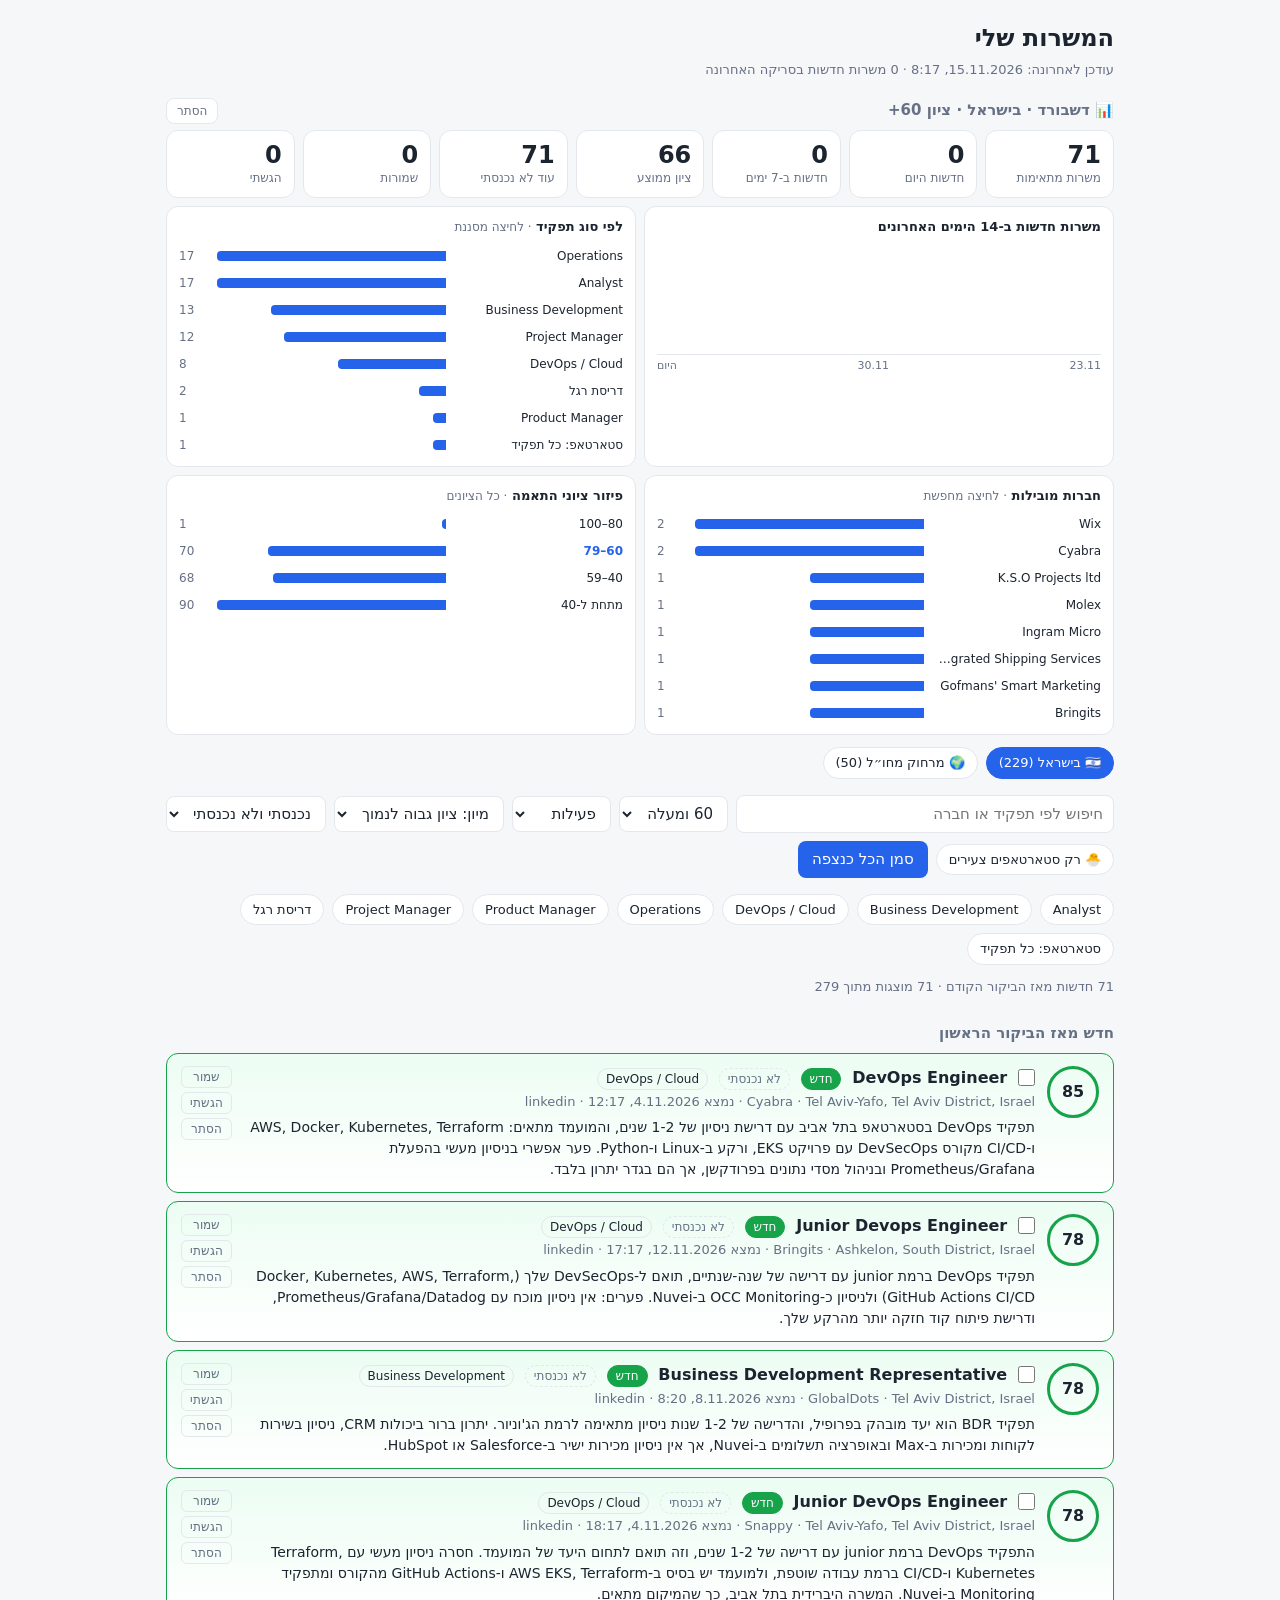
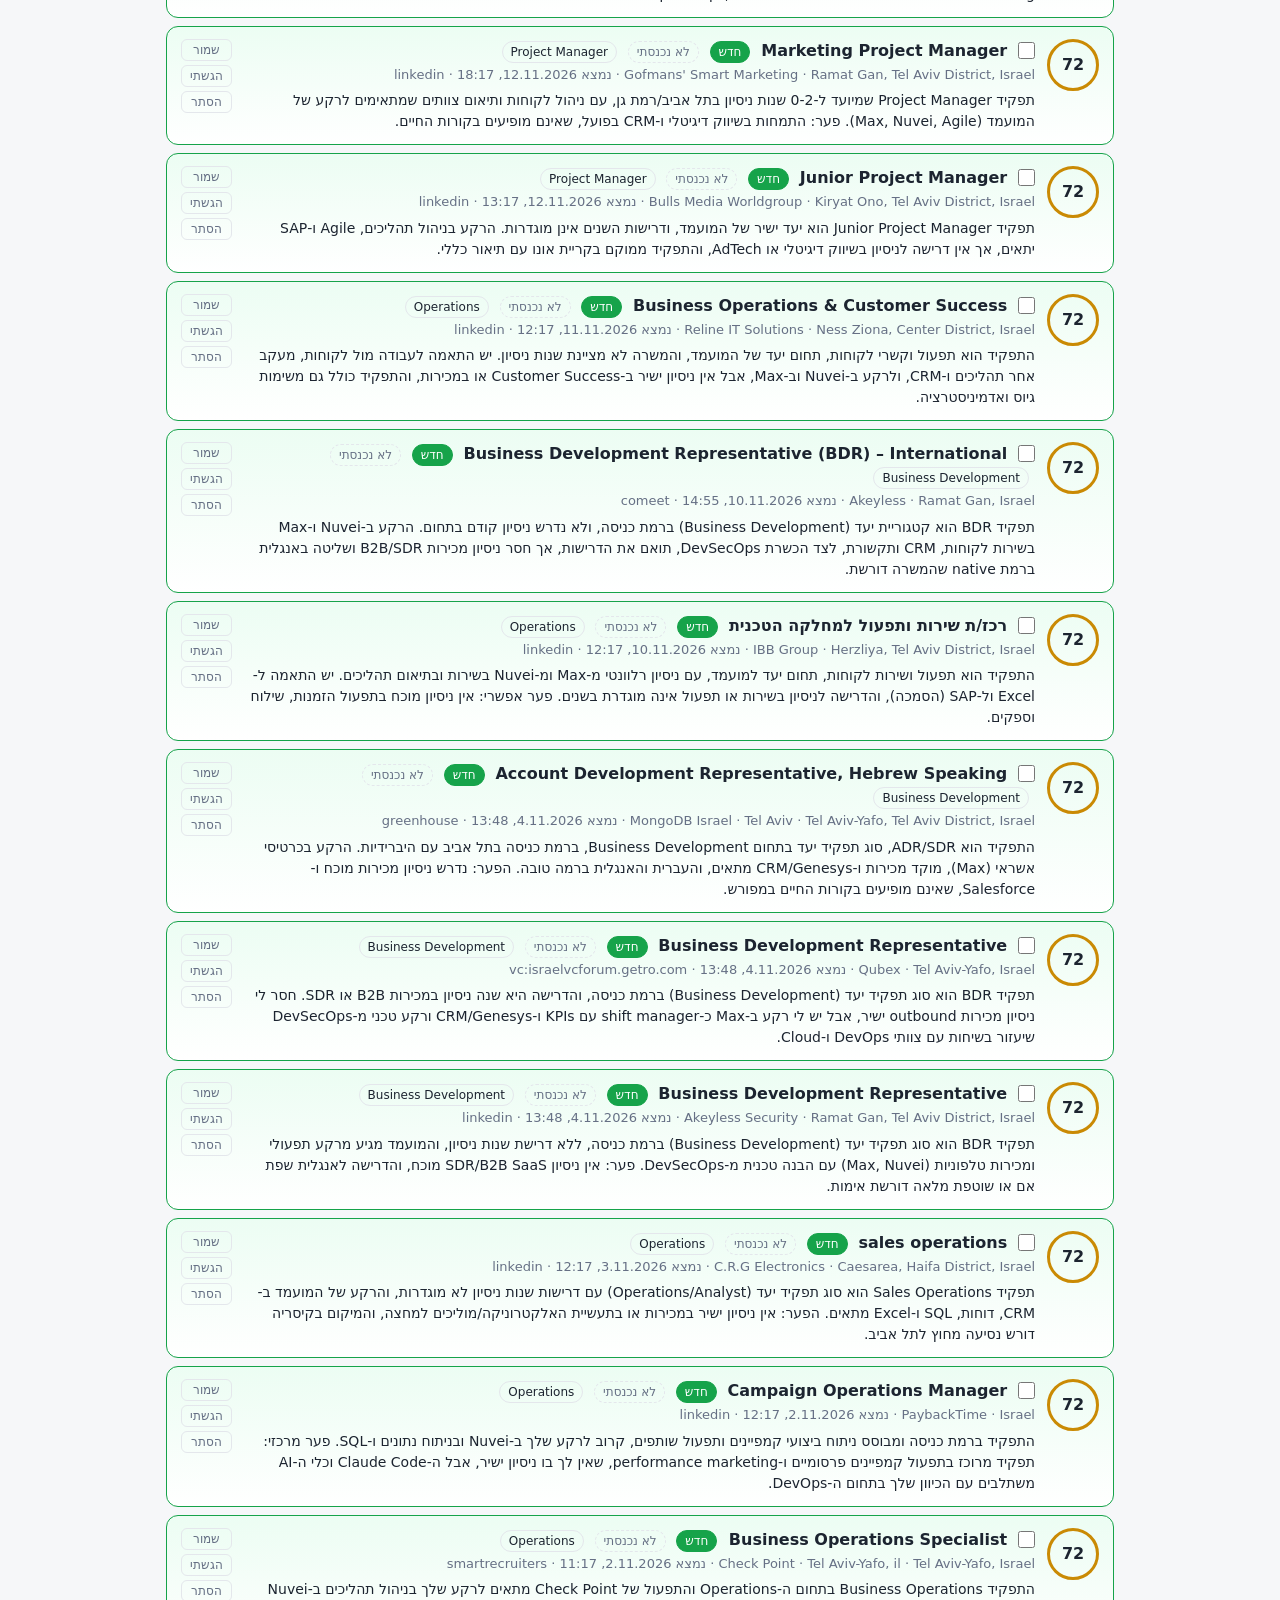
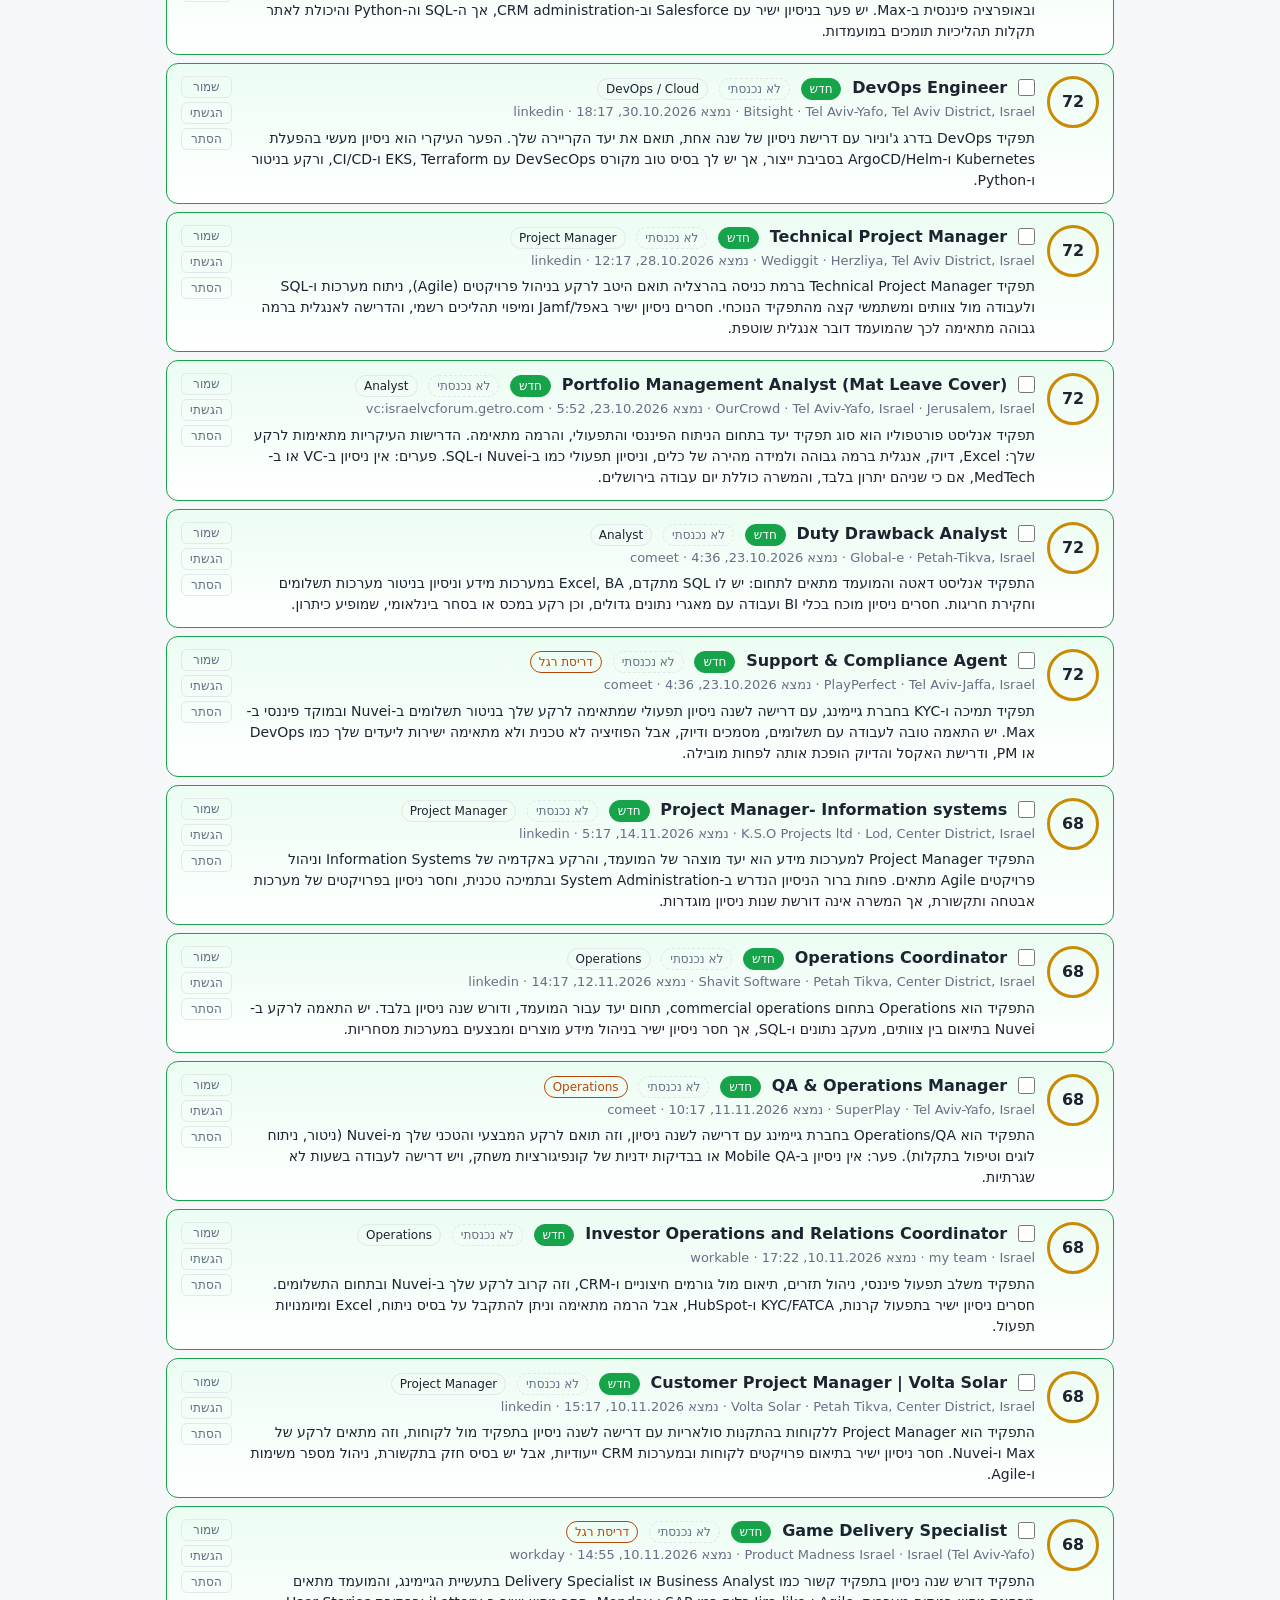
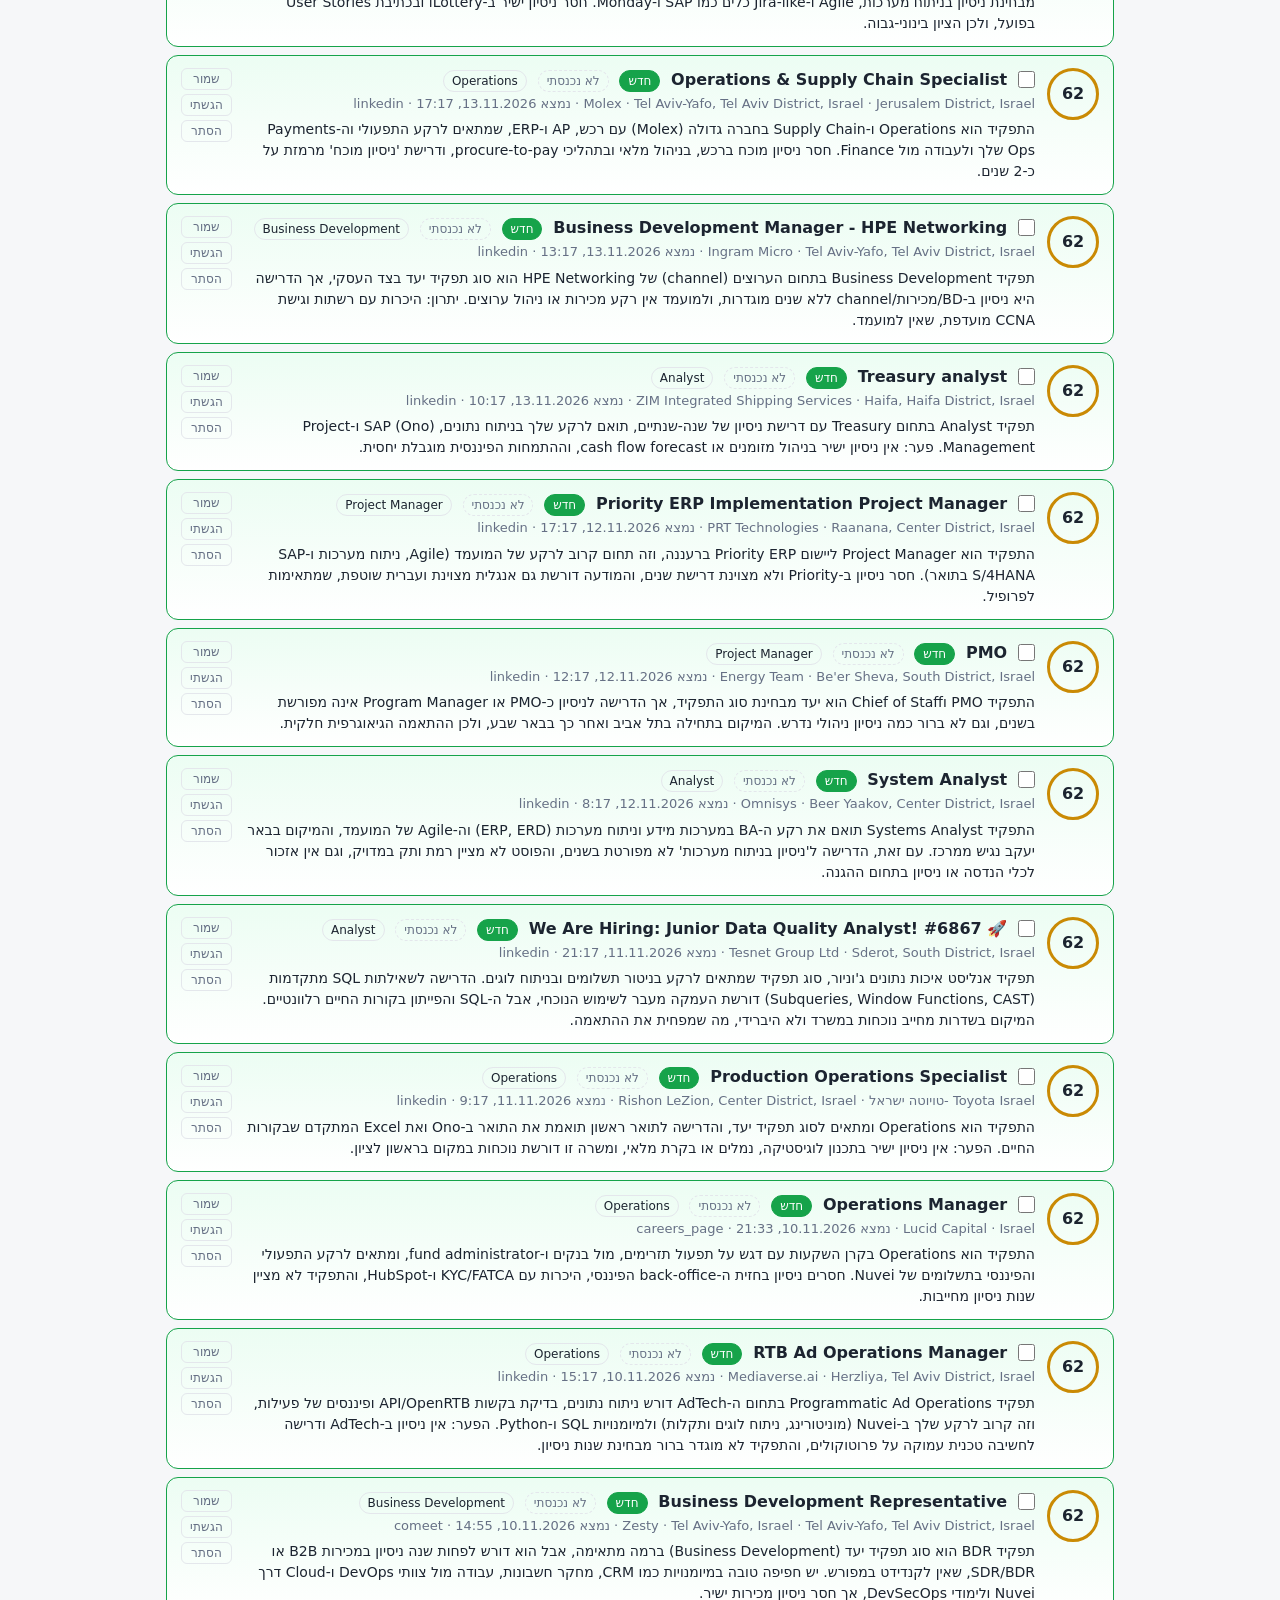
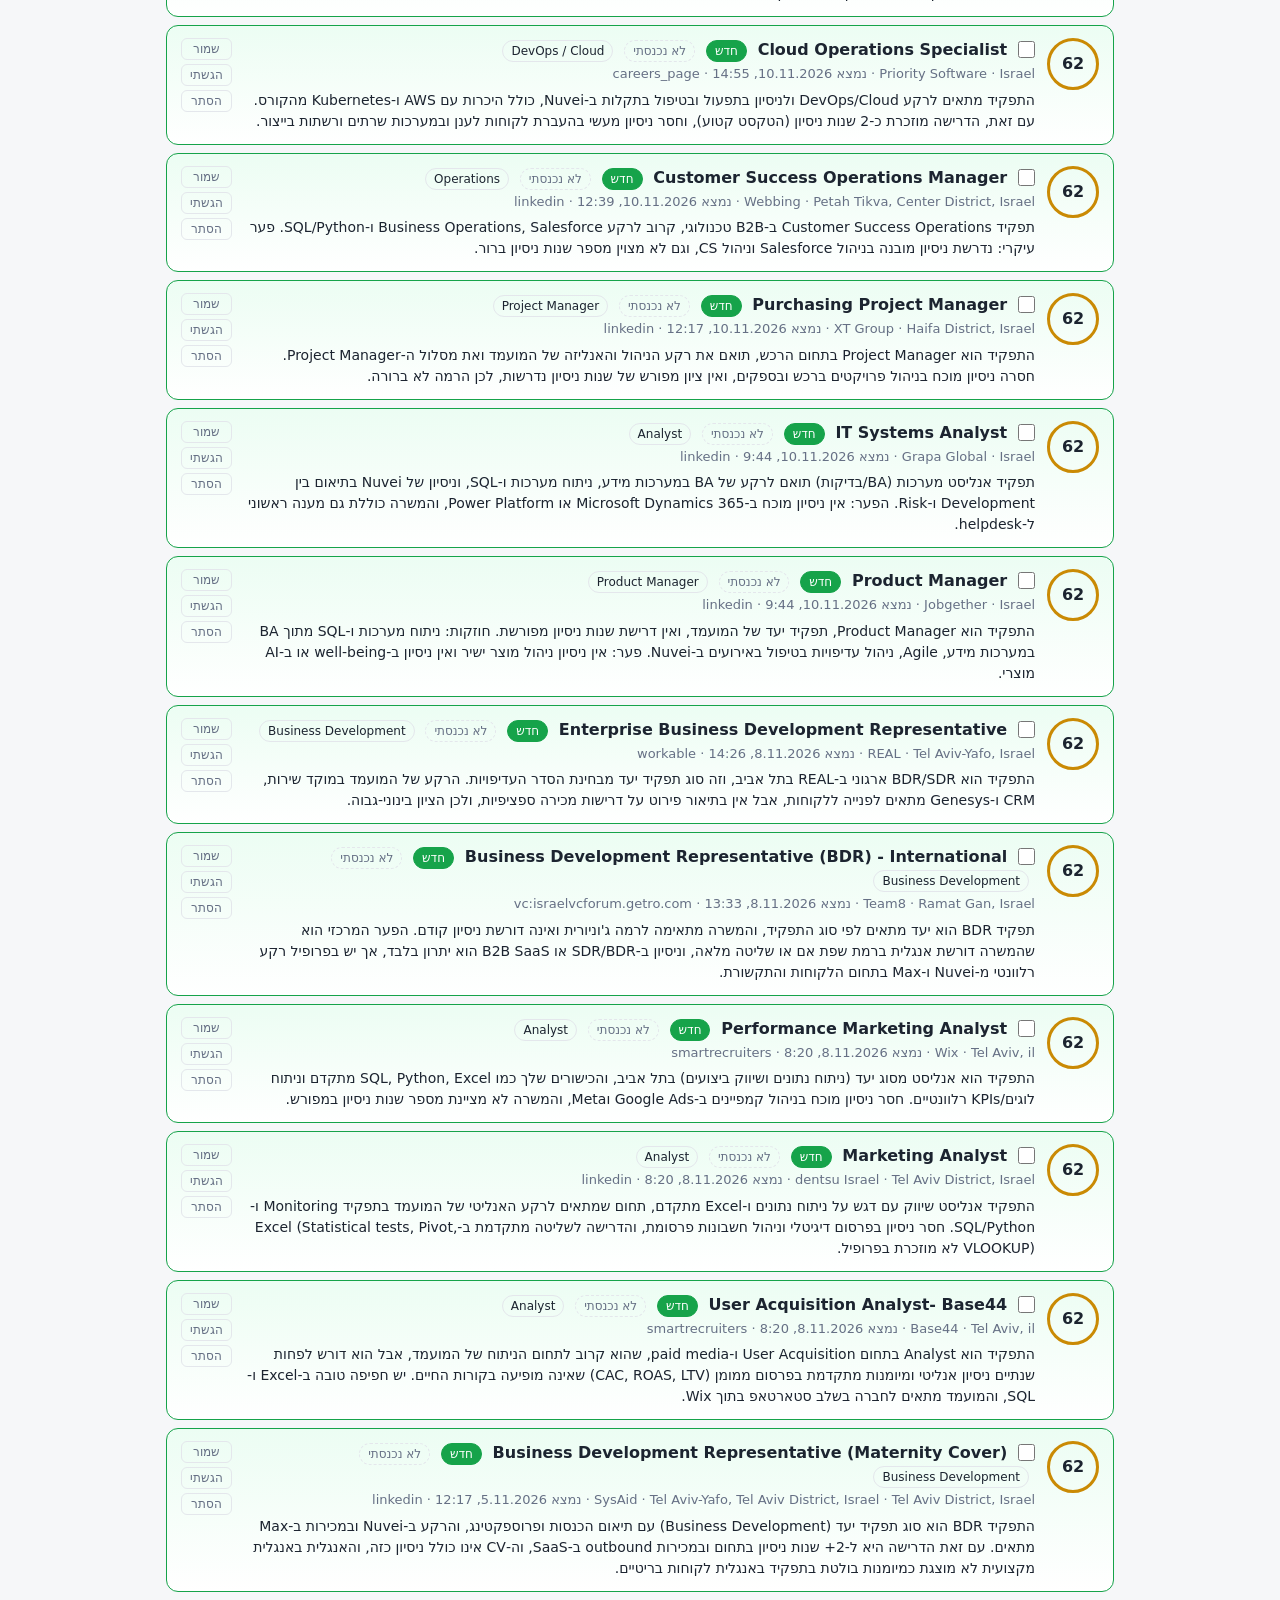
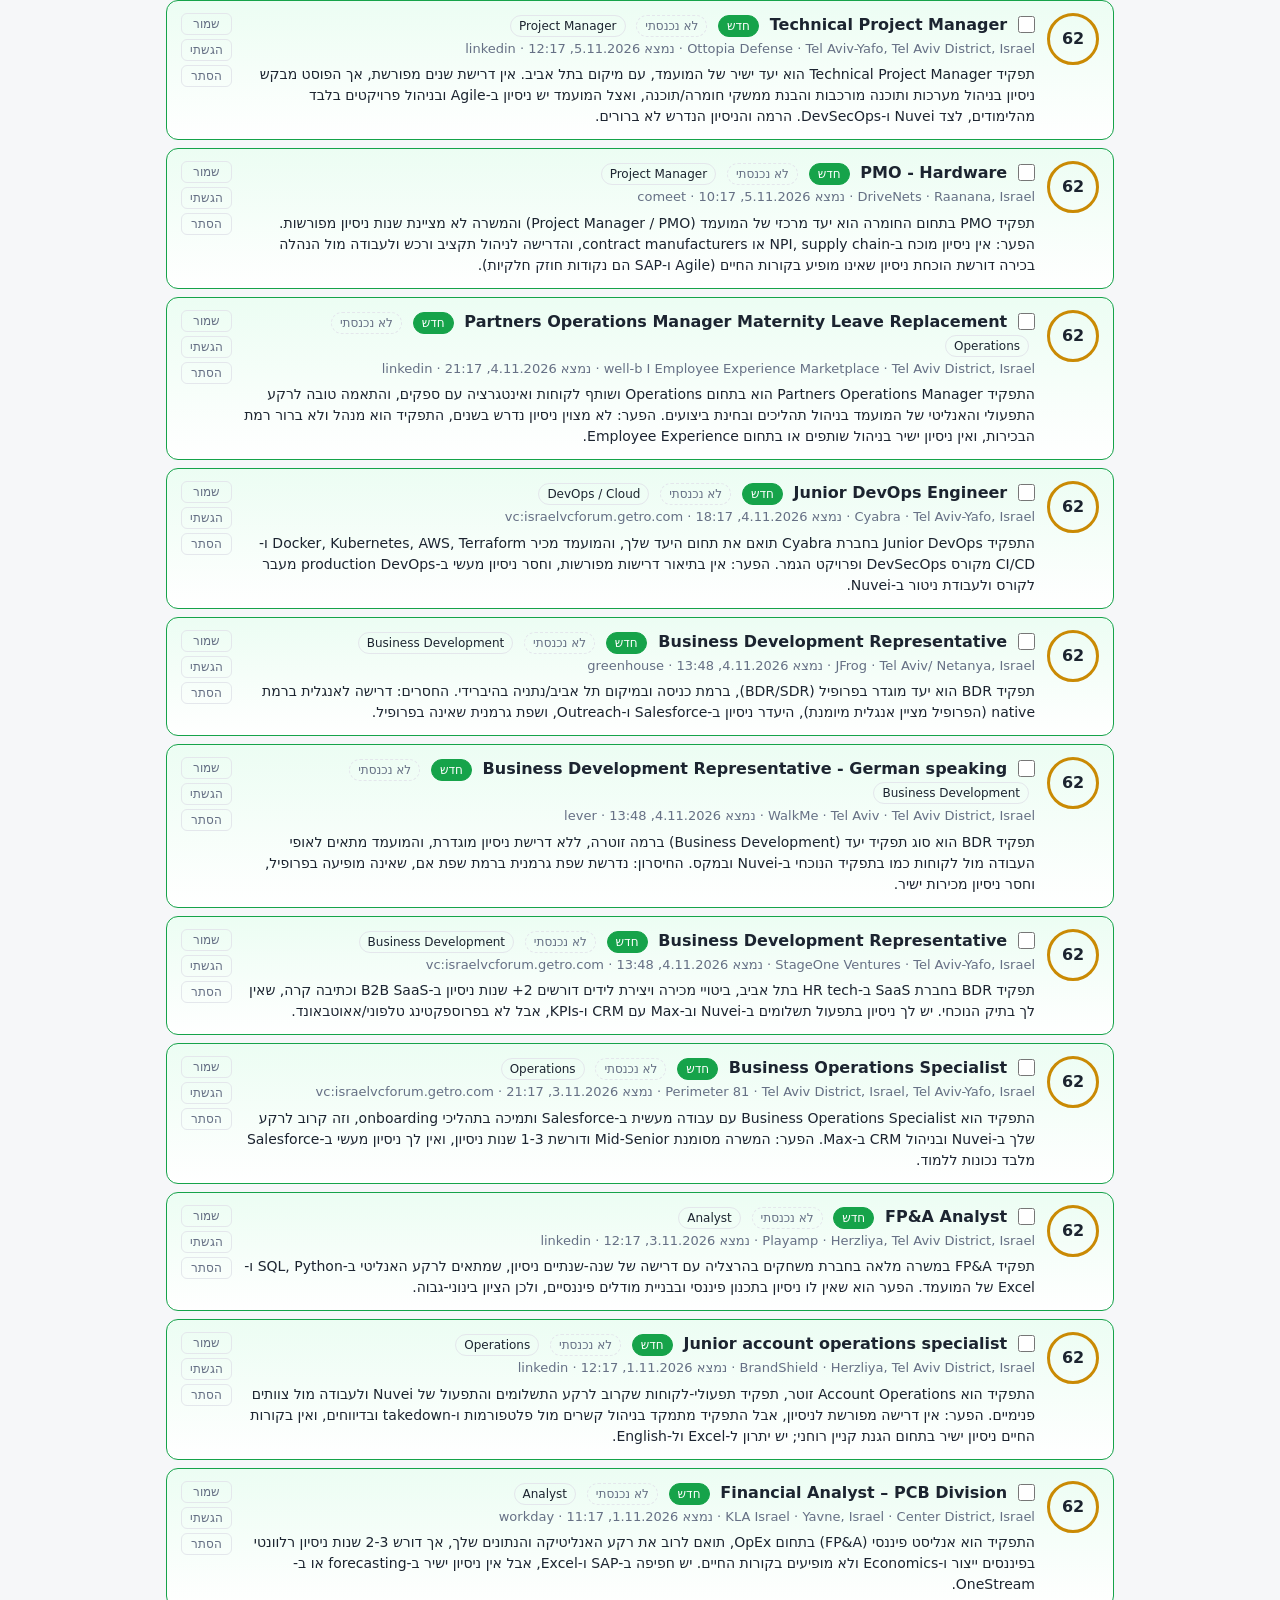
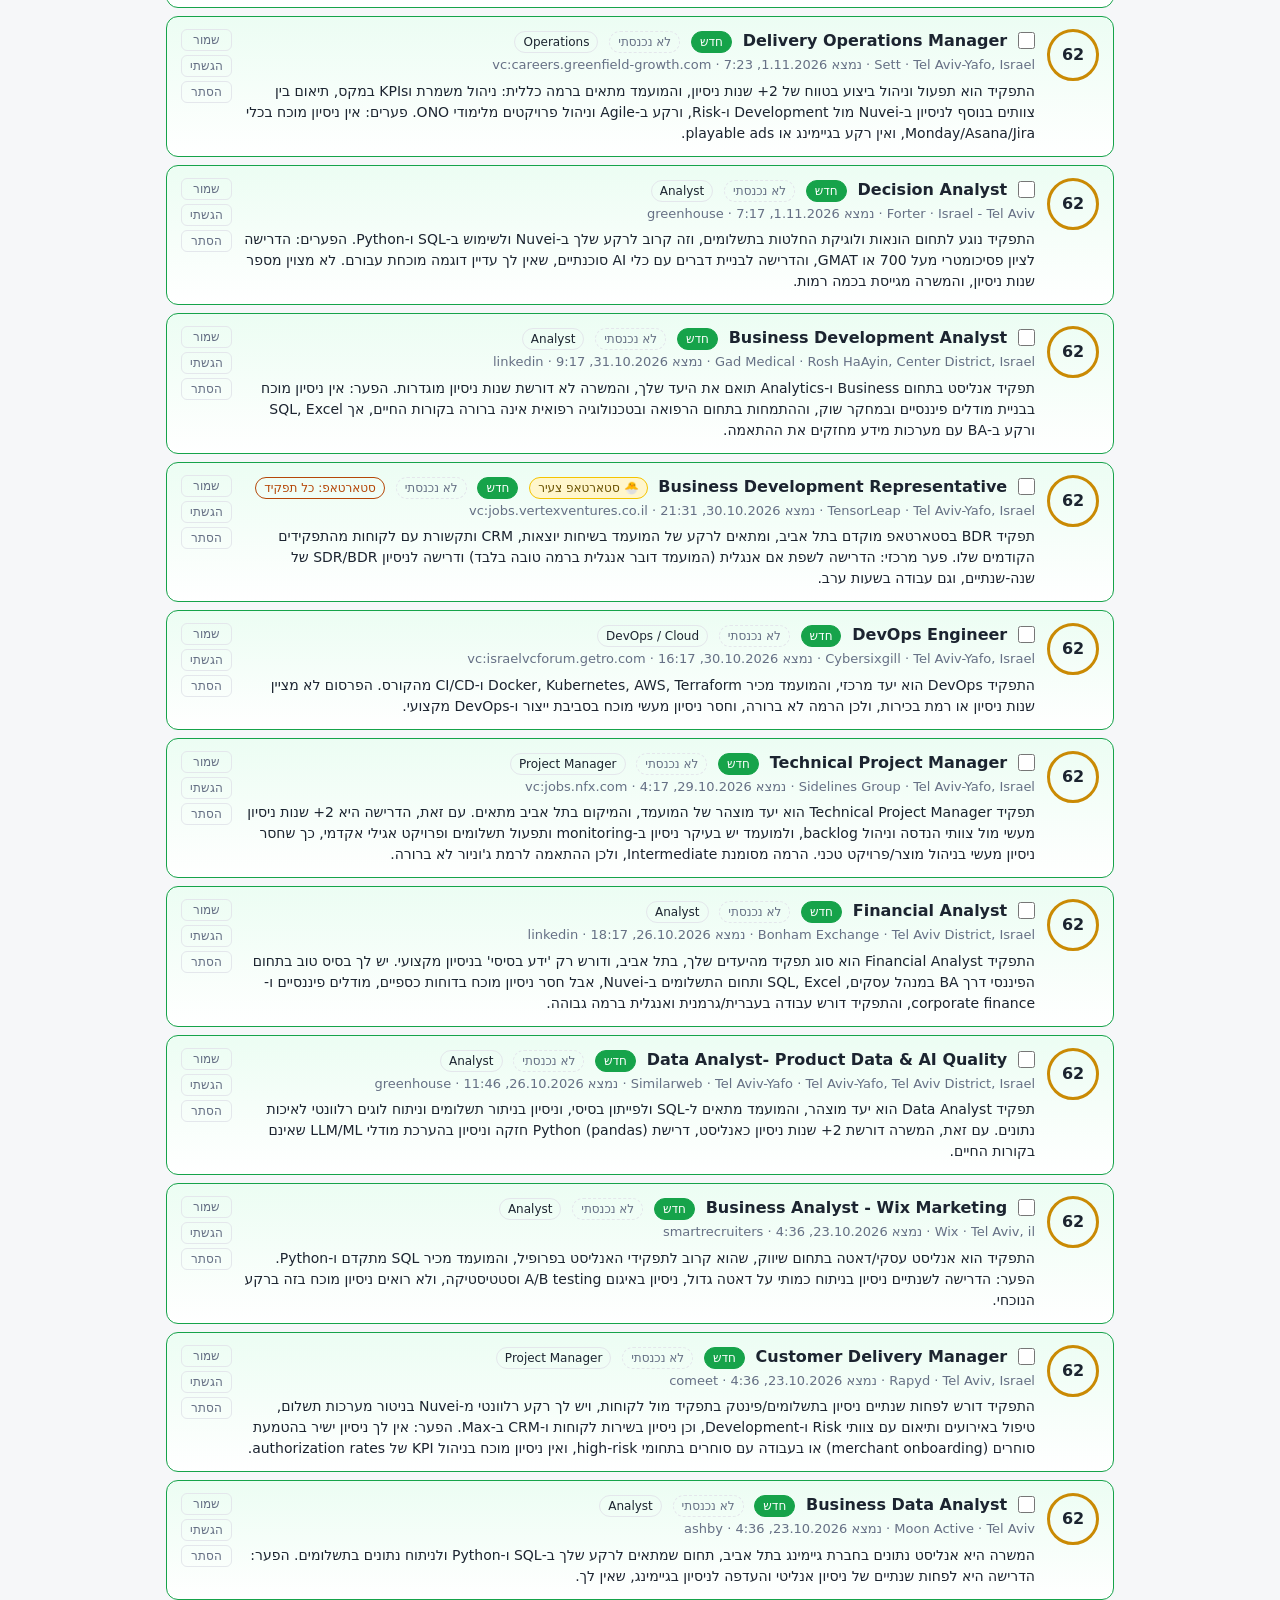
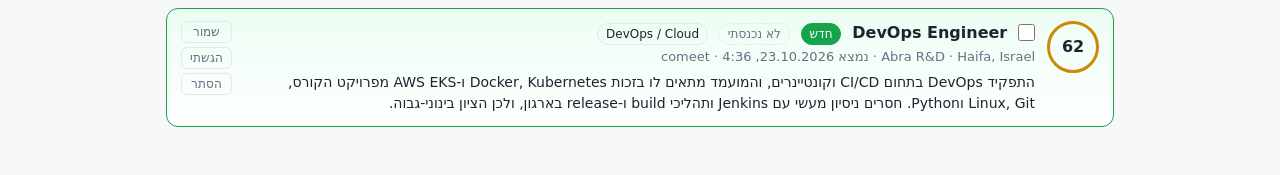
==== docs/index.html @ 1944033a "Site: dashboard with key numbers, new jobs per day, roles, companies and scores Co-Authored-By: Clau" ====
<!doctype html>
<html lang="he" dir="rtl">
<head>
<meta charset="utf-8">
<meta name="viewport" content="width=device-width, initial-scale=1">
<meta name="robots" content="noindex, nofollow">
<title>המשרות שלי</title>
<style>
  :root {
    --bg: #f6f7f9; --card: #fff; --text: #1c2430; --muted: #667085; --line: #e4e7ec;
    --accent: #2563eb; --new: #16a34a; --new-bg: #ecfdf3; --warn: #b54708;
    --hi: #16a34a; --mid: #ca8a04; --lo: #98a2b3;
  }
  @media (prefers-color-scheme: dark) {
    :root:not([data-theme="light"]) {
      --bg: #0f1218; --card: #171b23; --text: #e6e9ef; --muted: #98a2b3; --line: #2a303b;
      --accent: #60a5fa; --new: #4ade80; --new-bg: #13261b; --warn: #fbbf24;
      --hi: #4ade80; --mid: #facc15; --lo: #667085;
    }
  }
  * { box-sizing: border-box; }
  body { margin: 0; background: var(--bg); color: var(--text);
    font: 15px/1.5 system-ui, -apple-system, "Segoe UI", Arial, sans-serif; }
  header { padding: 20px 16px 8px; max-width: 980px; margin: 0 auto; }
  h1 { margin: 0 0 4px; font-size: 24px; }
  .sub { color: var(--muted); font-size: 13px; }
  .controls { max-width: 980px; margin: 0 auto; padding: 8px 16px; display: flex; flex-wrap: wrap; gap: 8px; align-items: center; }
  .controls input[type=search], .controls select { padding: 7px 10px; border: 1px solid var(--line);
    border-radius: 8px; background: var(--card); color: var(--text); font: inherit; }
  .controls input[type=search] { flex: 1 1 200px; }
  .chip { border: 1px solid var(--line); background: var(--card); color: var(--text); border-radius: 999px;
    padding: 5px 12px; cursor: pointer; font: inherit; font-size: 13px; }
  .chip[aria-pressed=true] { background: var(--accent); border-color: var(--accent); color: #fff; }
  .btn { border: 0; background: var(--accent); color: #fff; padding: 7px 14px; border-radius: 8px; cursor: pointer; font: inherit; }
  .summary { max-width: 980px; margin: 0 auto; padding: 4px 16px 0; color: var(--muted); font-size: 13px; }
  main { max-width: 980px; margin: 0 auto; padding: 8px 16px 40px; }
  .section-title { margin: 18px 0 8px; font-size: 15px; color: var(--muted); font-weight: 600; }
  .job { background: var(--card); border: 1px solid var(--line); border-radius: 12px; padding: 12px 14px;
    margin-bottom: 8px; display: grid; grid-template-columns: 52px 1fr auto; gap: 12px; align-items: start; }
  .job.is-new { border-color: var(--new); background: linear-gradient(0deg, var(--card), var(--new-bg)); }
  .job.dim { opacity: .5; }
  .score { width: 52px; height: 52px; border-radius: 50%; display: grid; place-items: center; font-weight: 700;
    border: 3px solid var(--lo); font-size: 16px; }
  .score.hi { border-color: var(--hi); } .score.mid { border-color: var(--mid); }
  .title { font-weight: 600; font-size: 16px; color: var(--text); text-decoration: none; }
  .title:hover { text-decoration: underline; }
  .meta { color: var(--muted); font-size: 13px; margin-top: 2px; }
  .reason { font-size: 14px; margin-top: 6px; }
  .tag { display: inline-block; font-size: 12px; padding: 1px 8px; border-radius: 999px; border: 1px solid var(--line); margin-inline-start: 6px; }
  .tag.new { background: var(--new); color: #fff; border-color: var(--new); }
  .tag.broad { color: var(--warn); border-color: var(--warn); }
  .tag.opened { color: var(--accent); border-color: var(--accent); }
  .tag.unopened { color: var(--muted); border-style: dashed; }
  .tag.chick { background: #fff6cc; border-color: #f5c400; color: #6b5200; }
  @media (prefers-color-scheme: dark) { :root:not([data-theme="light"]) .tag.chick { background: #3a3000; color: #ffe066; border-color: #a88600; } }
  .actions { display: flex; flex-direction: column; gap: 4px; }
  .actions button { border: 1px solid var(--line); background: transparent; color: var(--muted); border-radius: 6px;
    font-size: 12px; padding: 3px 8px; cursor: pointer; white-space: nowrap; }
  .actions button.on { color: var(--accent); border-color: var(--accent); }
  .pick { width: 17px; height: 17px; margin: 0 0 0 6px; vertical-align: -3px; cursor: pointer; accent-color: var(--accent); }
  .bulk { position: sticky; top: 0; z-index: 5; max-width: 980px; margin: 0 auto; padding: 8px 16px; display: none;
    gap: 8px; align-items: center; flex-wrap: wrap; background: var(--bg); border-bottom: 1px solid var(--line); }
  .bulk.on { display: flex; }
  .bulk button { border: 1px solid var(--line); background: var(--card); color: var(--text); border-radius: 8px; padding: 5px 10px; cursor: pointer; font: inherit; font-size: 13px; }
  .tag.opened, .tag.unopened { cursor: pointer; }
  .dash { max-width: 980px; margin: 0 auto; padding: 4px 16px 4px; }
  .dash-head { display: flex; align-items: center; justify-content: space-between; margin: 6px 0; }
  .dash-head h2 { margin: 0; font-size: 15px; color: var(--muted); font-weight: 600; }
  .dash-head button { border: 1px solid var(--line); background: var(--card); color: var(--muted); border-radius: 8px;
    padding: 3px 10px; cursor: pointer; font: inherit; font-size: 12px; }
  .dash.closed .dash-body { display: none; }
  .kpis { display: grid; grid-template-columns: repeat(auto-fit, minmax(120px, 1fr)); gap: 8px; }
  .kpi { background: var(--card); border: 1px solid var(--line); border-radius: 12px; padding: 10px 12px; }
  .kpi .v { font-size: 24px; font-weight: 700; line-height: 1.2; font-variant-numeric: tabular-nums; }
  .kpi .l { color: var(--muted); font-size: 12px; }
  .panels { display: grid; grid-template-columns: 1fr 1fr; gap: 8px; margin-top: 8px; }
  @media (max-width: 640px) { .panels { grid-template-columns: 1fr; } }
  .panel { background: var(--card); border: 1px solid var(--line); border-radius: 12px; padding: 10px 12px; min-width: 0; }
  .panel h3 { margin: 0 0 8px; font-size: 13px; font-weight: 600; }
  .panel .hint { color: var(--muted); font-weight: 400; font-size: 12px; }
  .cols { display: flex; align-items: flex-end; gap: 2px; height: 110px; border-bottom: 1px solid var(--line); }
  .cols .c { flex: 1; display: flex; flex-direction: column; justify-content: flex-end; height: 100%; cursor: default; }
  .cols .c span { display: block; background: var(--accent); border-radius: 4px 4px 0 0; min-height: 0; }
  .cols .c:hover span { opacity: .75; }
  .cols-x { display: flex; justify-content: space-between; color: var(--muted); font-size: 11px; margin-top: 3px; }
  .hbars { display: grid; gap: 5px; }
  .hb { display: grid; grid-template-columns: minmax(70px, 38%) 1fr 30px; gap: 8px; align-items: center; font-size: 12px;
    background: none; border: 0; padding: 2px 0; color: var(--text); font: inherit; font-size: 12px; text-align: start; cursor: pointer; }
  .hb:hover .track span { opacity: .75; }
  .hb .n { overflow: hidden; text-overflow: ellipsis; white-space: nowrap; }
  .hb .track { height: 10px; }
  .hb .track span { display: block; height: 100%; background: var(--accent); border-start-end-radius: 4px; border-end-end-radius: 4px; }
  .hb.on .n { color: var(--accent); font-weight: 600; }
  .hb .num { color: var(--muted); font-variant-numeric: tabular-nums; text-align: end; }
  .tip { position: fixed; z-index: 20; pointer-events: none; background: var(--text); color: var(--bg); font-size: 12px;
    padding: 4px 8px; border-radius: 6px; display: none; white-space: nowrap; }
  .empty { color: var(--muted); padding: 30px 0; text-align: center; }
  @media (max-width: 560px) {
    .job { grid-template-columns: 44px 1fr; }
    .score { width: 44px; height: 44px; font-size: 14px; }
    .actions { grid-column: 1 / -1; flex-direction: row; flex-wrap: wrap; }
  }
</style>
</head>
<body>
<header>
  <h1>המשרות שלי</h1>
  <div class="sub" id="status">טוען…</div>
</header>

<section class="dash" id="dash">
  <div class="dash-head"><h2>📊 דשבורד <span class="hint" id="dashScope"></span></h2><button id="dashToggle">הסתר</button></div>
  <div class="dash-body">
    <div class="kpis" id="kpis"></div>
    <div class="panels">
      <div class="panel"><h3>משרות חדשות ב-14 הימים האחרונים</h3><div class="cols" id="chartDays"></div><div class="cols-x" id="chartDaysX"></div></div>
      <div class="panel"><h3>לפי סוג תפקיד <span class="hint">· לחיצה מסננת</span></h3><div class="hbars" id="chartCats"></div></div>
      <div class="panel"><h3>חברות מובילות <span class="hint">· לחיצה מחפשת</span></h3><div class="hbars" id="chartCos"></div></div>
      <div class="panel"><h3>פיזור ציוני התאמה <span class="hint">· כל הציונים</span></h3><div class="hbars" id="chartScores"></div></div>
    </div>
  </div>
</section>
<div class="tip" id="tip"></div>

<div class="controls" id="sections">
  <button class="chip" data-section="il">🇮🇱 בישראל <span id="countIl"></span></button>
  <button class="chip" data-section="remote">🌍 מרחוק מחו״ל <span id="countRemote"></span></button>
</div>

<div class="controls">
  <input type="search" id="q" placeholder="חיפוש לפי תפקיד או חברה">
  <select id="minScore" aria-label="ציון מינימלי">
    <option value="0">כל הציונים</option>
    <option value="40">40 ומעלה</option>
    <option value="60" selected>60 ומעלה</option>
    <option value="80">80 ומעלה</option>
  </select>
  <select id="view" aria-label="תצוגה">
    <option value="active">פעילות</option>
    <option value="saved">שמורות</option>
    <option value="applied">הגשתי</option>
    <option value="hidden">מוסתרות</option>
  </select>
  <select id="sort" aria-label="מיון">
    <option value="score">מיון: ציון גבוה לנמוך</option>
    <option value="scoreAsc">מיון: ציון נמוך לגבוה</option>
    <option value="newest">מיון: הכי חדשות</option>
    <option value="company">מיון: לפי חברה</option>
  </select>
  <select id="openedFilter" aria-label="נכנסתי">
    <option value="">נכנסתי ולא נכנסתי</option>
    <option value="no">רק לא נכנסתי</option>
    <option value="yes">רק נכנסתי</option>
  </select>
  <button class="chip" id="chickOnly" aria-pressed="false">🐣 רק סטארטאפים צעירים</button>
  <button class="btn" id="markSeen" title="כל המשרות הנוכחיות יפסיקו להיות מסומנות כחדשות">סמן הכל כנצפה</button>
</div>
<div class="controls" id="cats"></div>
<div class="summary" id="summary"></div>
<div class="bulk" id="bulk">
  <strong id="bulkCount"></strong>
  <button id="bulkOpened">👁 סמן כנכנסתי</button>
  <button id="bulkUnopened">סמן כלא נכנסתי</button>
  <button id="bulkAll">בחר את כל המוצגות</button>
  <button id="bulkClear">בטל בחירה</button>
</div>
<main id="list"></main>

<script>
const store = {
  get(k, d) { try { const v = localStorage.getItem(k); return v === null ? d : JSON.parse(v); } catch { return d; } },
  set(k, v) { try { localStorage.setItem(k, JSON.stringify(v)); } catch {} },
};
let data = { jobs: [] };
// A "visit" is a session: reopening the page within 30 minutes keeps the same "new" markers,
// opening it later moves the "seen" point to the start of the previous visit.
let lastVisit = store.get("lastVisit", null);
(() => {
  const thisVisit = store.get("thisVisit", null);
  const now = new Date().toISOString();
  if (!thisVisit || Date.now() - Date.parse(thisVisit) > 30 * 60 * 1000) {
    if (thisVisit) { lastVisit = thisVisit; store.set("lastVisit", lastVisit); }
    store.set("thisVisit", now);
  }
})();
let marks = store.get("marks", {});             // id -> "saved" | "applied" | "hidden"
let activeCats = new Set(store.get("cats", []));
let chickOnly = false;
let section = store.get("section", "il");  // "il" = jobs in Israel, "remote" = fully remote at companies abroad
let opened = store.get("opened", {});           // id -> when the job link was first opened

const $ = (id) => document.getElementById(id);
const esc = (s) => String(s ?? "").replace(/[&<>"']/g, c => ({ "&": "&amp;", "<": "&lt;", ">": "&gt;", '"': "&quot;", "'": "&#39;" }[c]));
const fmt = (iso) => iso ? new Date(iso).toLocaleString("he-IL", { dateStyle: "short", timeStyle: "short" }) : "";
const isNew = (j) => !lastVisit || Date.parse(j.first_seen) > Date.parse(lastVisit);

function renderCats() {
  const cats = [...new Set(data.jobs.map(j => j.category).filter(Boolean))].sort();
  $("cats").innerHTML = cats.map(c =>
    `<button class="chip" data-cat="${esc(c)}" aria-pressed="${activeCats.has(c)}">${esc(c)}</button>`).join("");
  $("cats").querySelectorAll(".chip").forEach(b => b.onclick = () => {
    const c = b.dataset.cat;
    activeCats.has(c) ? activeCats.delete(c) : activeCats.add(c);
    store.set("cats", [...activeCats]);
    renderCats(); render();
  });
}

// Clicking the tag toggles it by hand.
const openedTag = (j) => opened[j.id]
  ? `<span class="tag opened" data-toggle="${j.id}" title="נפתח ב-${fmt(opened[j.id])} · לחיצה תסמן כלא נכנסתי">👁 נכנסתי</span>`
  : `<span class="tag unopened" data-toggle="${j.id}" title="לחיצה תסמן כנכנסתי">לא נכנסתי</span>`;
const picked = new Set();
let shown = [];

function setOpened(ids, on) {
  const now = new Date().toISOString();
  ids.forEach(id => on ? (opened[id] = opened[id] || now) : delete opened[id]);
  store.set("opened", opened);
}

function jobHtml(j) {
  const s = j.score ?? 0;
  const cls = s >= 75 ? "hi" : s >= 55 ? "mid" : "";
  const m = marks[j.id];
  return `<article class="job ${isNew(j) ? "is-new" : ""}">
    <div class="score ${cls}" title="ציון התאמה">${j.score ?? "–"}</div>
    <div>
      <input type="checkbox" class="pick" data-pick="${j.id}" ${picked.has(j.id) ? "checked" : ""} aria-label="בחירה">
      <a class="title" data-open="${j.id}" href="${esc(j.url)}" target="_blank" rel="noopener">${esc(j.title)}</a>
      ${j.broad === "early-stage startup" ? '<span class="tag chick" title="סטארטאפ בשלב מוקדם">🐣 סטארטאפ צעיר</span>' : ""}
      ${j.remote ? '<span class="tag" title="עבודה מלאה מרחוק מישראל">🌍 מרחוק</span>' : ""}
      ${isNew(j) ? '<span class="tag new">חדש</span>' : ""}
      ${openedTag(j)}
      ${j.category ? `<span class="tag ${j.broad ? "broad" : ""}">${esc(j.category)}</span>` : ""}
      <div class="meta">${esc(j.company)} · ${esc(j.location)} · נמצא ${fmt(j.first_seen)} · ${esc(j.source)}</div>
      ${j.reason ? `<div class="reason">${esc(j.reason)}</div>` : ""}
    </div>
    <div class="actions">
      <button data-id="${j.id}" data-mark="saved" class="${m === "saved" ? "on" : ""}">${m === "saved" ? "שמור ✓" : "שמור"}</button>
      <button data-id="${j.id}" data-mark="applied" class="${m === "applied" ? "on" : ""}">${m === "applied" ? "הגשתי ✓" : "הגשתי"}</button>
      <button data-id="${j.id}" data-mark="hidden" class="${m === "hidden" ? "on" : ""}">${m === "hidden" ? "הסתר ✓" : "הסתר"}</button>
    </div>
  </article>`;
}

function render() {
  const q = $("q").value.trim().toLowerCase();
  const min = +$("minScore").value;
  const view = $("view").value;
  const jobs = data.jobs.filter(j => {
    const m = marks[j.id];
    if (view === "active" ? m === "hidden" : m !== view) return false;
    if ((j.score ?? 0) < min) return false;
    if (activeCats.size && !activeCats.has(j.category)) return false;
    if ((section === "remote") !== !!j.remote) return false;
    if (chickOnly && j.broad !== "early-stage startup") return false;
    const of = $("openedFilter").value;
    if (of && (of === "yes") !== !!opened[j.id]) return false;
    if (q && !`${j.title} ${j.company} ${j.location}`.toLowerCase().includes(q)) return false;
    return true;
  });
  const sc = (j) => j.score ?? 0;
  const byScore = (a, b) => sc(b) - sc(a);
  const cmp = {
    score: byScore,
    scoreAsc: (a, b) => sc(a) - sc(b),
    newest: (a, b) => (b.first_seen || "").localeCompare(a.first_seen || "") || byScore(a, b),
    company: (a, b) => (a.company || "").localeCompare(b.company || "", "he") || byScore(a, b),
  }[$("sort").value] || byScore;
  store.set("sort", $("sort").value);
  const fresh = jobs.filter(isNew).sort(cmp);
  const older = jobs.filter(j => !isNew(j)).sort(cmp);

  renderDash();
  $("summary").textContent = `${fresh.length} חדשות מאז הביקור הקודם · ${jobs.length} מוצגות מתוך ${data.jobs.length}`;
  let html = "";
  if (fresh.length) html += `<div class="section-title">חדש מאז ${lastVisit ? fmt(lastVisit) : "הביקור הראשון"}</div>` + fresh.map(jobHtml).join("");
  if (older.length) html += `<div class="section-title">כבר ראית</div>` + older.map(jobHtml).join("");
  $("list").innerHTML = html || `<div class="empty">אין משרות שמתאימות לסינון הנוכחי</div>`;
  // Left, middle or ctrl-click on the title all count as opening the job.
  $("list").querySelectorAll("a[data-open]").forEach(a => {
    const mark = (e) => {
      if (e.type === "auxclick" && e.button !== 1) return;
      const id = a.dataset.open;
      if (opened[id]) return;
      opened[id] = new Date().toISOString();
      store.set("opened", opened);
      const tag = a.parentElement.querySelector(".tag.unopened");
      if (tag) tag.outerHTML = openedTag({ id });
    };
    a.addEventListener("click", mark);
    a.addEventListener("auxclick", mark);
  });
  shown = jobs.map(j => j.id);
  $("list").querySelectorAll("[data-toggle]").forEach(t => t.onclick = () => {
    setOpened([t.dataset.toggle], !opened[t.dataset.toggle]);
    render();
  });
  $("list").querySelectorAll("[data-pick]").forEach(c => c.onchange = () => {
    c.checked ? picked.add(c.dataset.pick) : picked.delete(c.dataset.pick);
    renderBulk();
  });
  renderBulk();
  $("list").querySelectorAll("button[data-mark]").forEach(b => b.onclick = () => {
    const { id, mark } = b.dataset;
    marks[id] === mark ? delete marks[id] : (marks[id] = mark);
    store.set("marks", marks);
    render();
  });
}

// ---- Dashboard: stats for the current section (Israel / remote) at the chosen minimum score ----
const tip = $("tip");
function bindTips(root) {
  root.querySelectorAll("[data-tip]").forEach(el => {
    el.onmousemove = (e) => { tip.textContent = el.dataset.tip; tip.style.display = "block";
      tip.style.left = Math.min(e.clientX + 12, innerWidth - tip.offsetWidth - 8) + "px"; tip.style.top = (e.clientY - 34) + "px"; };
    el.onmouseleave = () => { tip.style.display = "none"; };
  });
}
const hbars = (rows, max, onAttr) => rows.map(([name, n, on]) =>
  `<button class="hb ${on ? "on" : ""}" ${onAttr(name)} data-tip="${esc(name)}: ${n}">
    <span class="n">${esc(name)}</span><span class="track"><span style="width:${max ? Math.max(2, n / max * 100) : 0}%"></span></span><span class="num">${n}</span></button>`).join("");

function renderDash() {
  const min = +$("minScore").value;
  const inSec = data.jobs.filter(j => (section === "remote") === !!j.remote);
  const live = inSec.filter(j => marks[j.id] !== "hidden");
  const good = live.filter(j => (j.score ?? 0) >= min);
  const day = 864e5, now = Date.now();
  const since = (ms) => good.filter(j => now - Date.parse(j.first_seen) < ms).length;
  const today = new Date(); today.setHours(0, 0, 0, 0);
  const avg = good.length ? Math.round(good.reduce((a, j) => a + (j.score ?? 0), 0) / good.length) : 0;
  const cnt = (m) => inSec.filter(j => marks[j.id] === m).length;
  $("dashScope").textContent = `· ${section === "remote" ? "מרחוק מחו״ל" : "בישראל"} · ציון ${min}+`;
  const kpis = [
    [good.length, "משרות מתאימות"],
    [good.filter(j => Date.parse(j.first_seen) >= today.getTime()).length, "חדשות היום"],
    [since(7 * day), "חדשות ב-7 ימים"],
    [avg || "–", "ציון ממוצע"],
    [good.filter(j => !opened[j.id]).length, "עוד לא נכנסתי"],
    [cnt("saved"), "שמורות"],
    [cnt("applied"), "הגשתי"],
  ];
  $("kpis").innerHTML = kpis.map(([v, l]) => `<div class="kpi"><div class="v">${v}</div><div class="l">${l}</div></div>`).join("");

  // new jobs per day, last 14 days
  const days = [...Array(14)].map((_, i) => { const d = new Date(today.getTime() - (13 - i) * day); return d; });
  const perDay = days.map(d => good.filter(j => { const t = Date.parse(j.first_seen); return t >= d.getTime() && t < d.getTime() + day; }).length);
  const maxD = Math.max(1, ...perDay);
  const dl = (d) => d.toLocaleDateString("he-IL", { day: "numeric", month: "numeric" });
  $("chartDays").innerHTML = perDay.map((n, i) =>
    `<div class="c" data-tip="${dl(days[i])}: ${n} משרות"><span style="height:${n / maxD * 100}%"></span></div>`).join("");
  $("chartDaysX").innerHTML = `<span>${dl(days[0])}</span><span>${dl(days[7])}</span><span>היום</span>`;

  const tally = (key) => { const m = {}; good.forEach(j => { const k = key(j); if (k) m[k] = (m[k] || 0) + 1; }); return Object.entries(m).sort((a, b) => b[1] - a[1]); };
  const cats = tally(j => j.category).slice(0, 8);
  $("chartCats").innerHTML = hbars(cats.map(([c, n]) => [c, n, activeCats.has(c)]), cats[0]?.[1], c => `data-dcat="${esc(c)}"`) || '<div class="hint">אין נתונים</div>';
  const cos = tally(j => j.company).slice(0, 8);
  const q = $("q").value.trim().toLowerCase();
  $("chartCos").innerHTML = hbars(cos.map(([c, n]) => [c, n, q && c.toLowerCase() === q]), cos[0]?.[1], c => `data-dco="${esc(c)}"`) || '<div class="hint">אין נתונים</div>';

  const bins = [[80, 101, "80–100"], [60, 80, "60–79"], [40, 60, "40–59"], [0, 40, "מתחת ל-40"]];
  const sb = bins.map(([a, b, l]) => [l, live.filter(j => (j.score ?? 0) >= a && (j.score ?? 0) < b).length, min >= a && min < b]);
  $("chartScores").innerHTML = hbars(sb, Math.max(...sb.map(r => r[1])), l => `data-dscore="${bins.find(b => b[2] === l)[0]}"`);

  document.querySelectorAll("[data-dcat]").forEach(b => b.onclick = () => {
    const c = b.dataset.dcat; activeCats.has(c) ? activeCats.delete(c) : activeCats.add(c);
    store.set("cats", [...activeCats]); renderCats(); render();
  });
  document.querySelectorAll("[data-dco]").forEach(b => b.onclick = () => {
    $("q").value = $("q").value.trim().toLowerCase() === b.dataset.dco.toLowerCase() ? "" : b.dataset.dco; render();
  });
  document.querySelectorAll("[data-dscore]").forEach(b => b.onclick = () => {
    const v = b.dataset.dscore; if ([...$("minScore").options].some(o => o.value === v)) { $("minScore").value = v; render(); }
  });
  bindTips($("dash"));
}
let dashOpen = store.get("dashOpen", true);
const applyDash = () => { $("dash").classList.toggle("closed", !dashOpen); $("dashToggle").textContent = dashOpen ? "הסתר" : "הצג"; };
$("dashToggle").onclick = () => { dashOpen = !dashOpen; store.set("dashOpen", dashOpen); applyDash(); };
applyDash();

$("markSeen").onclick = () => {
  lastVisit = data.updated || new Date().toISOString();
  store.set("lastVisit", lastVisit);
  render();
};
function renderSections() {
  document.querySelectorAll("[data-section]").forEach(b => b.setAttribute("aria-pressed", b.dataset.section === section));
  $("countIl").textContent = `(${data.jobs.filter(j => !j.remote).length})`;
  $("countRemote").textContent = `(${data.jobs.filter(j => j.remote).length})`;
}
document.querySelectorAll("[data-section]").forEach(b => b.onclick = () => {
  section = b.dataset.section;
  store.set("section", section);
  renderSections(); render();
});
$("chickOnly").onclick = () => {
  chickOnly = !chickOnly;
  $("chickOnly").setAttribute("aria-pressed", chickOnly);
  render();
};
function renderBulk() {
  $("bulk").classList.toggle("on", picked.size > 0);
  $("bulkCount").textContent = `${picked.size} נבחרו`;
}
const bulkSet = (on) => { setOpened([...picked], on); picked.clear(); render(); };
$("bulkOpened").onclick = () => bulkSet(true);
$("bulkUnopened").onclick = () => bulkSet(false);
$("bulkAll").onclick = () => { shown.forEach(id => picked.add(id)); render(); };
$("bulkClear").onclick = () => { picked.clear(); render(); };

$("sort").value = store.get("sort", "score");
["q", "minScore", "view", "openedFilter", "sort"].forEach(id => $(id).addEventListener("input", render));

fetch("data/jobs.json", { cache: "no-store" })
  .then(r => r.ok ? r.json() : Promise.reject(r.status))
  .then(d => {
    data = d;
    $("status").textContent = `עודכן לאחרונה: ${fmt(d.updated)} · ${d.new_this_run ?? 0} משרות חדשות בסריקה האחרונה`;
    renderSections(); renderCats(); render();
  })
  .catch(() => { $("status").textContent = "עדיין אין נתונים. הסריקה הראשונה תרוץ בקרוב."; });
</script>
</body>
</html>
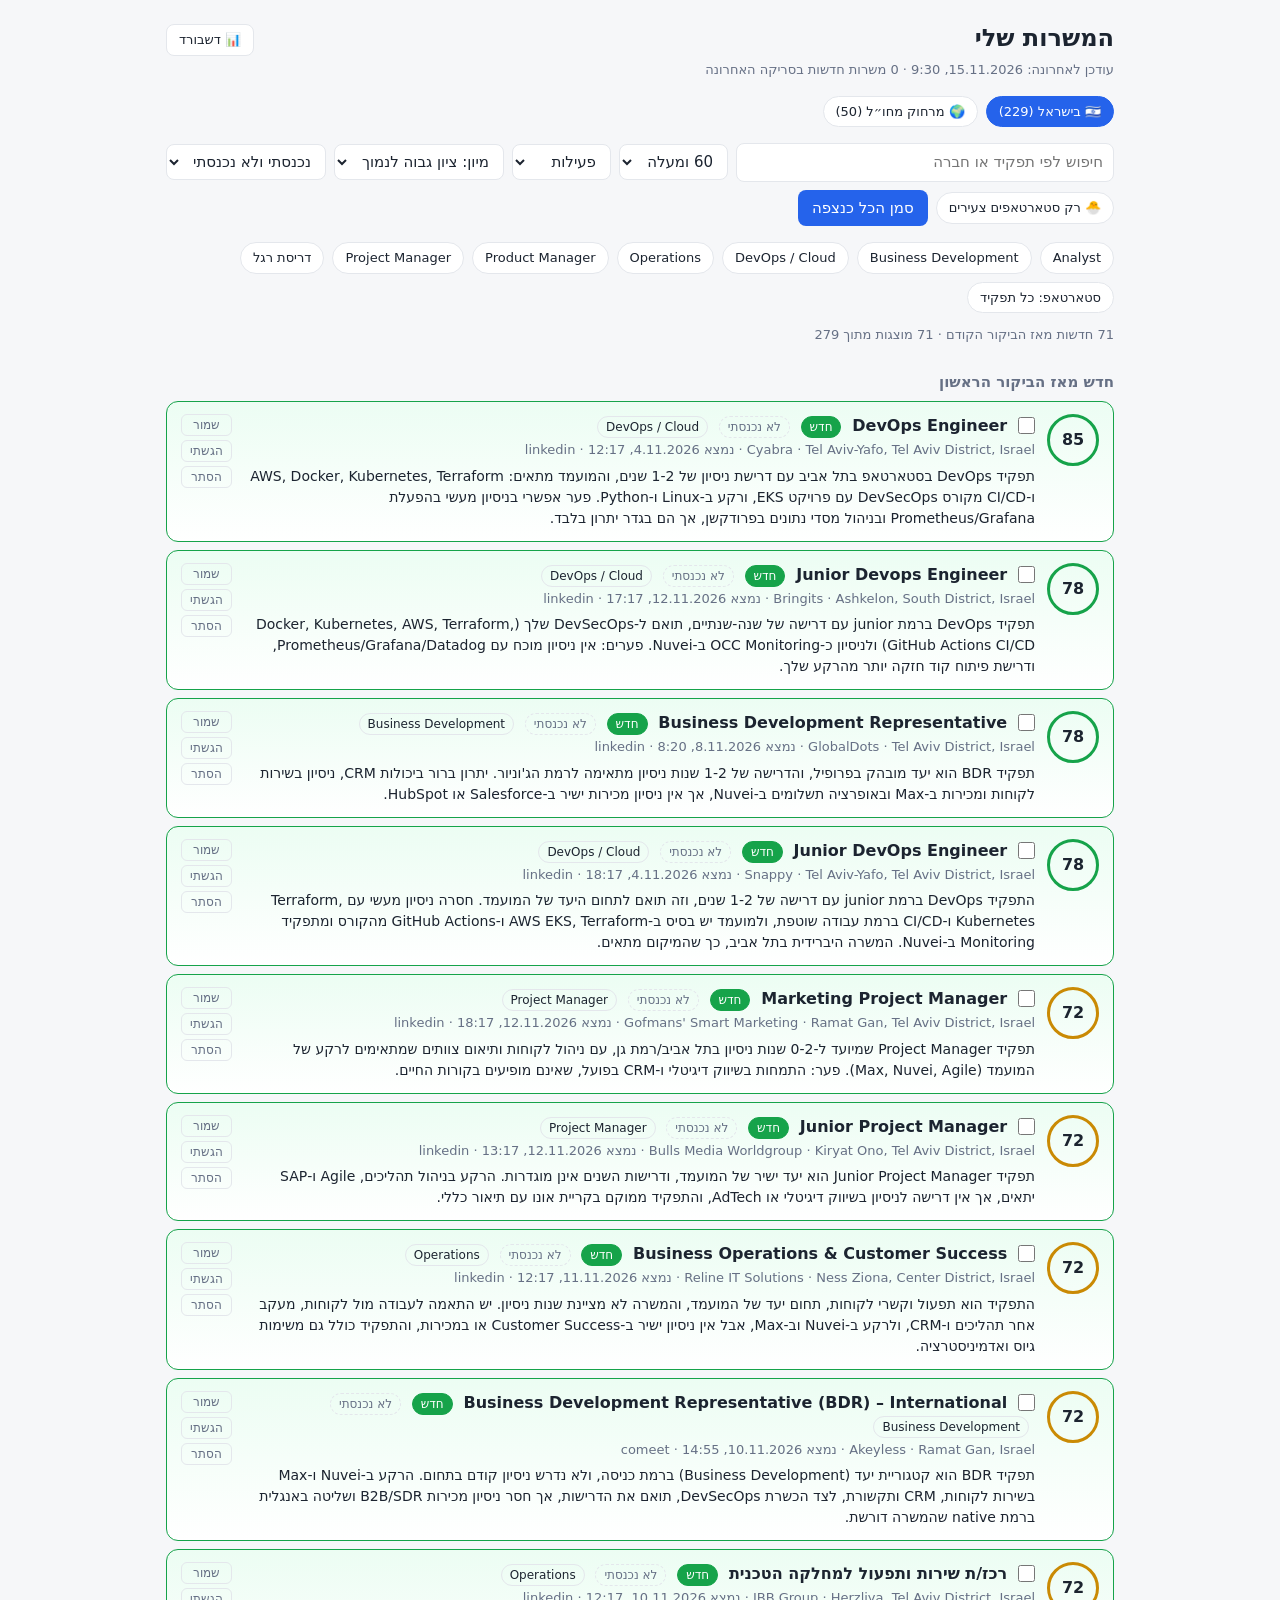
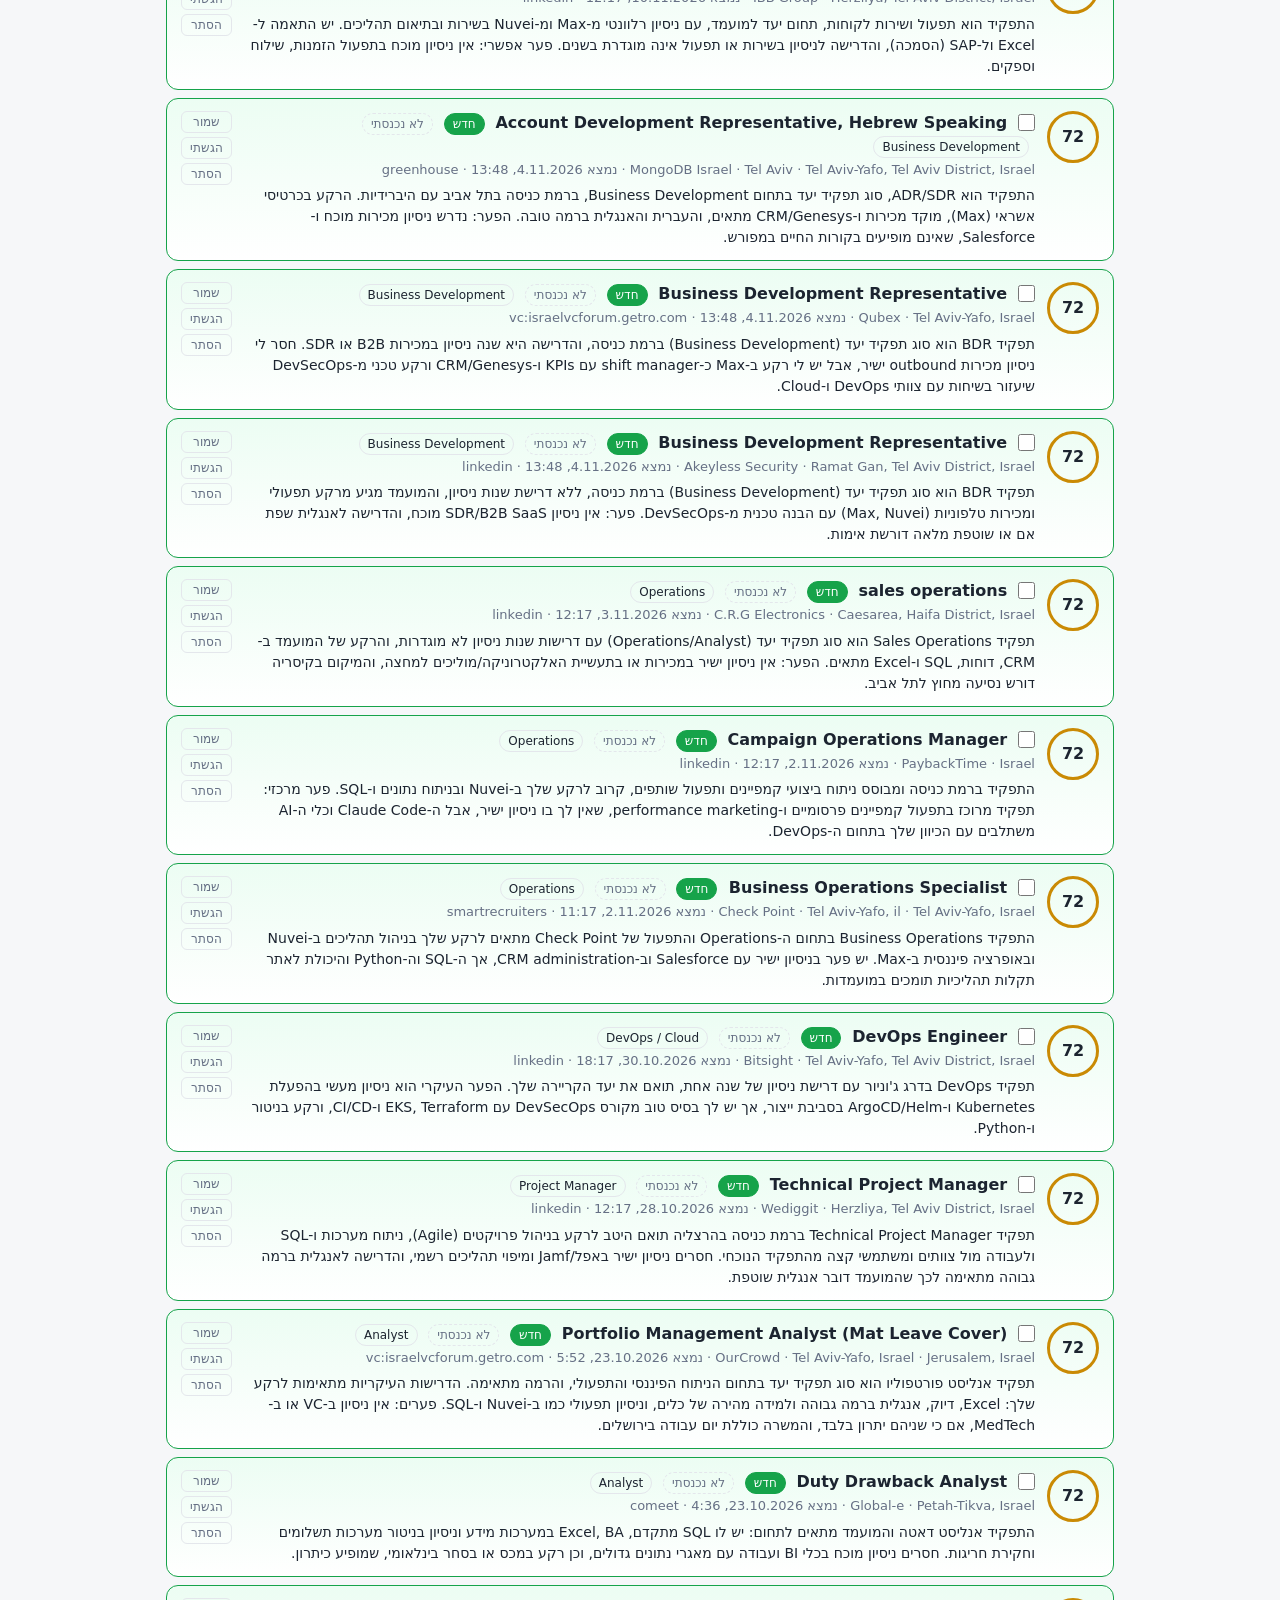
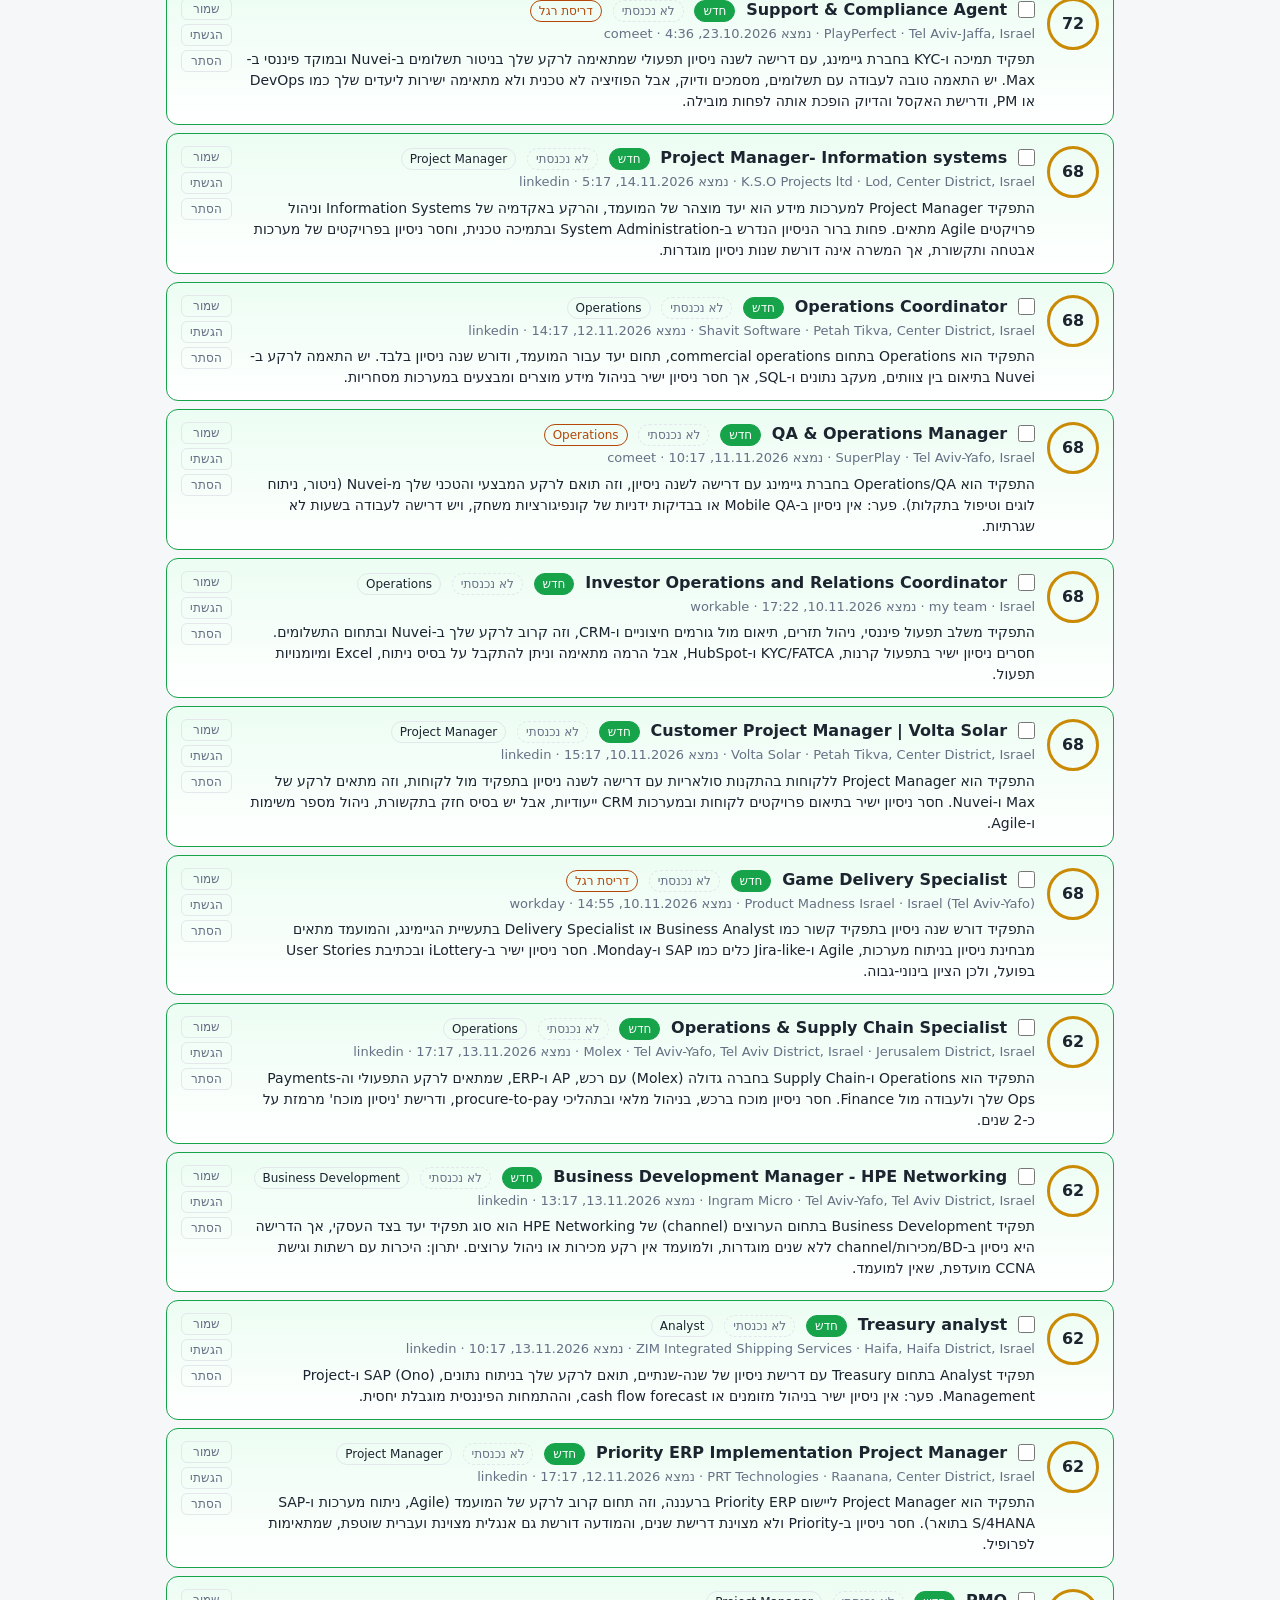
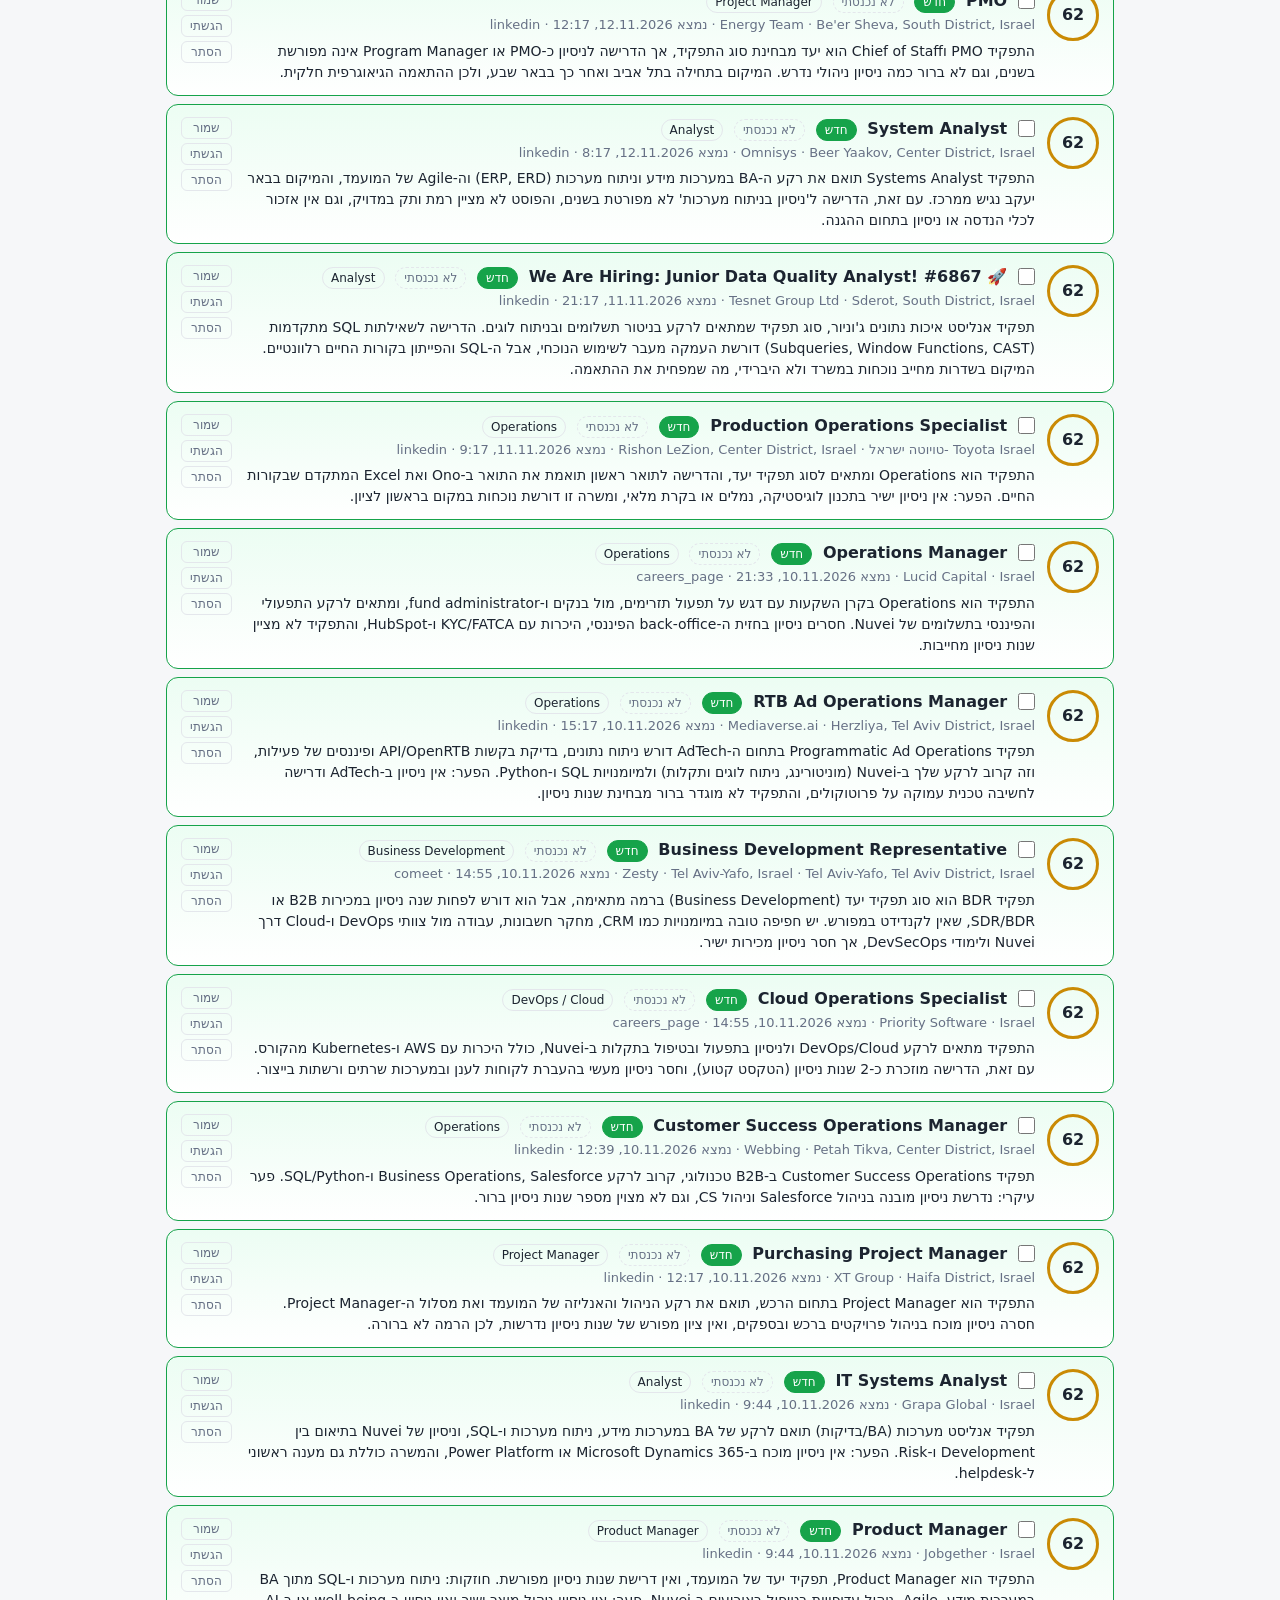
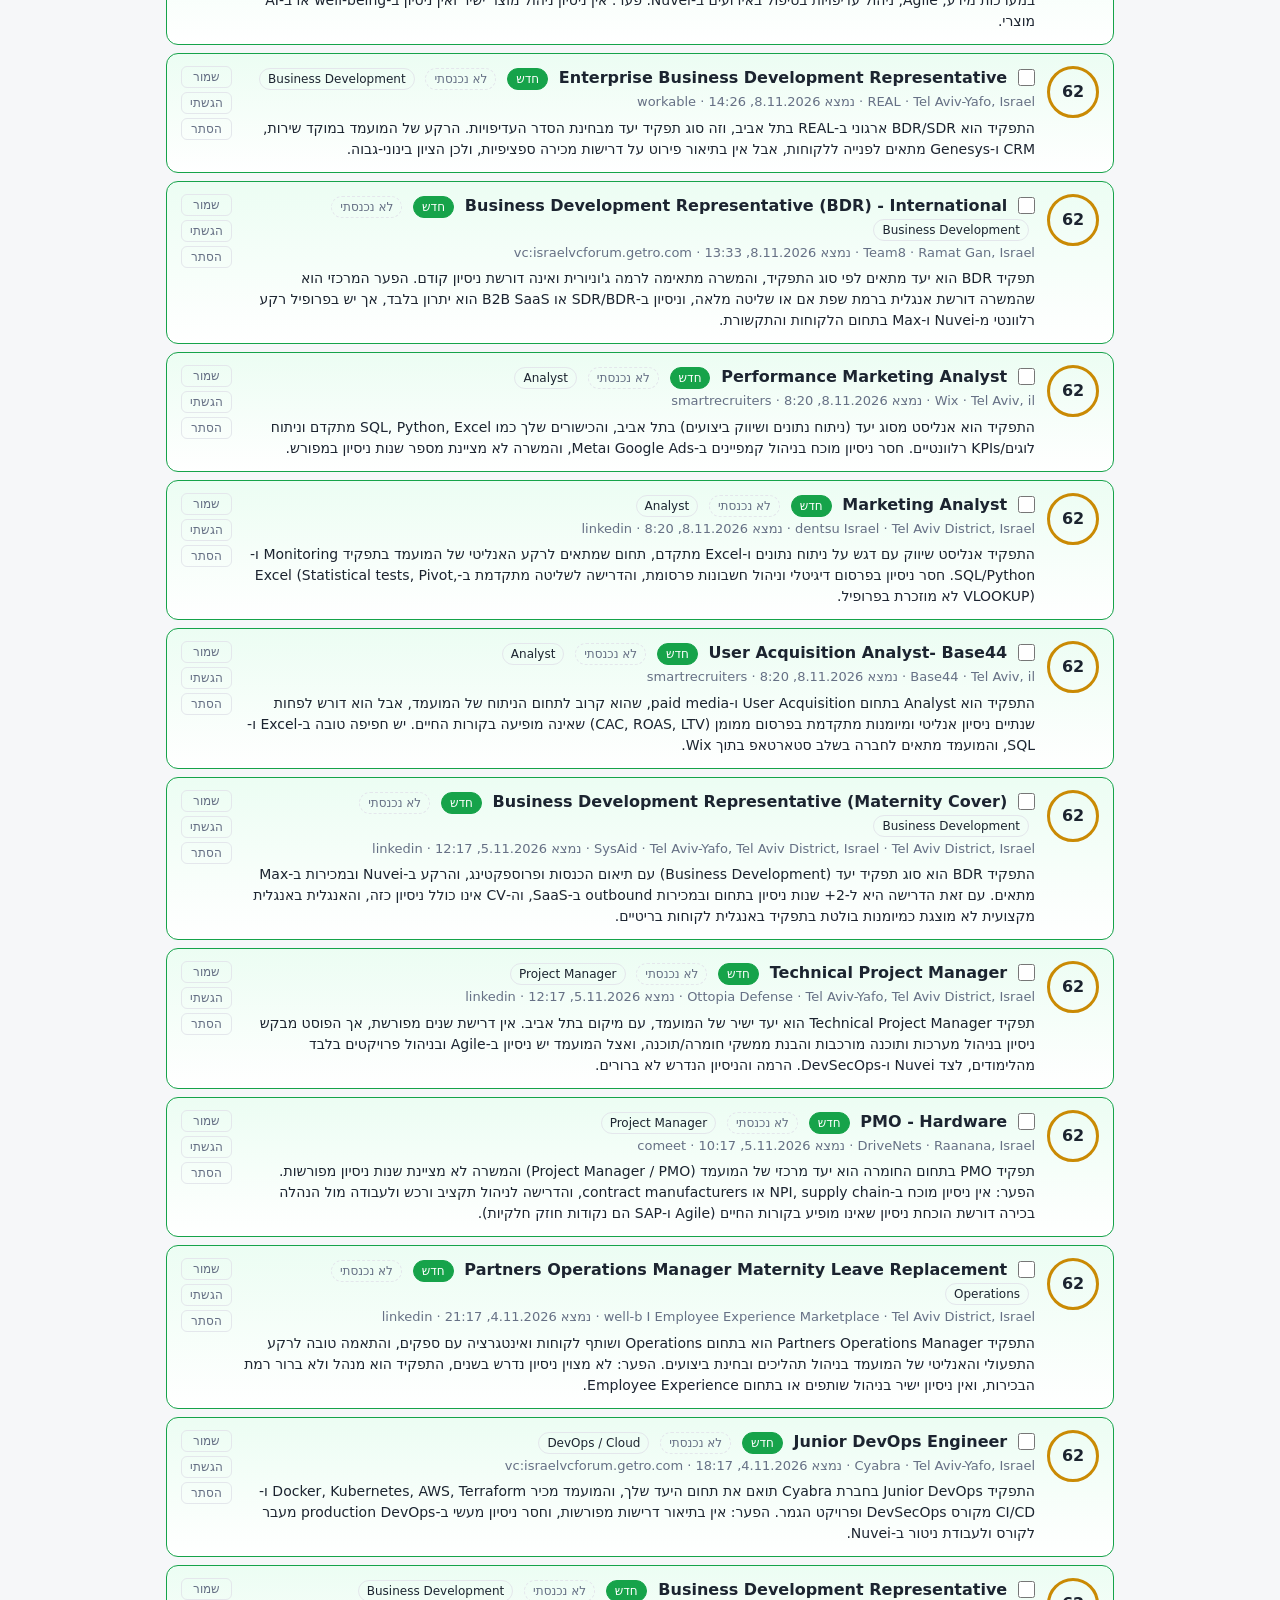
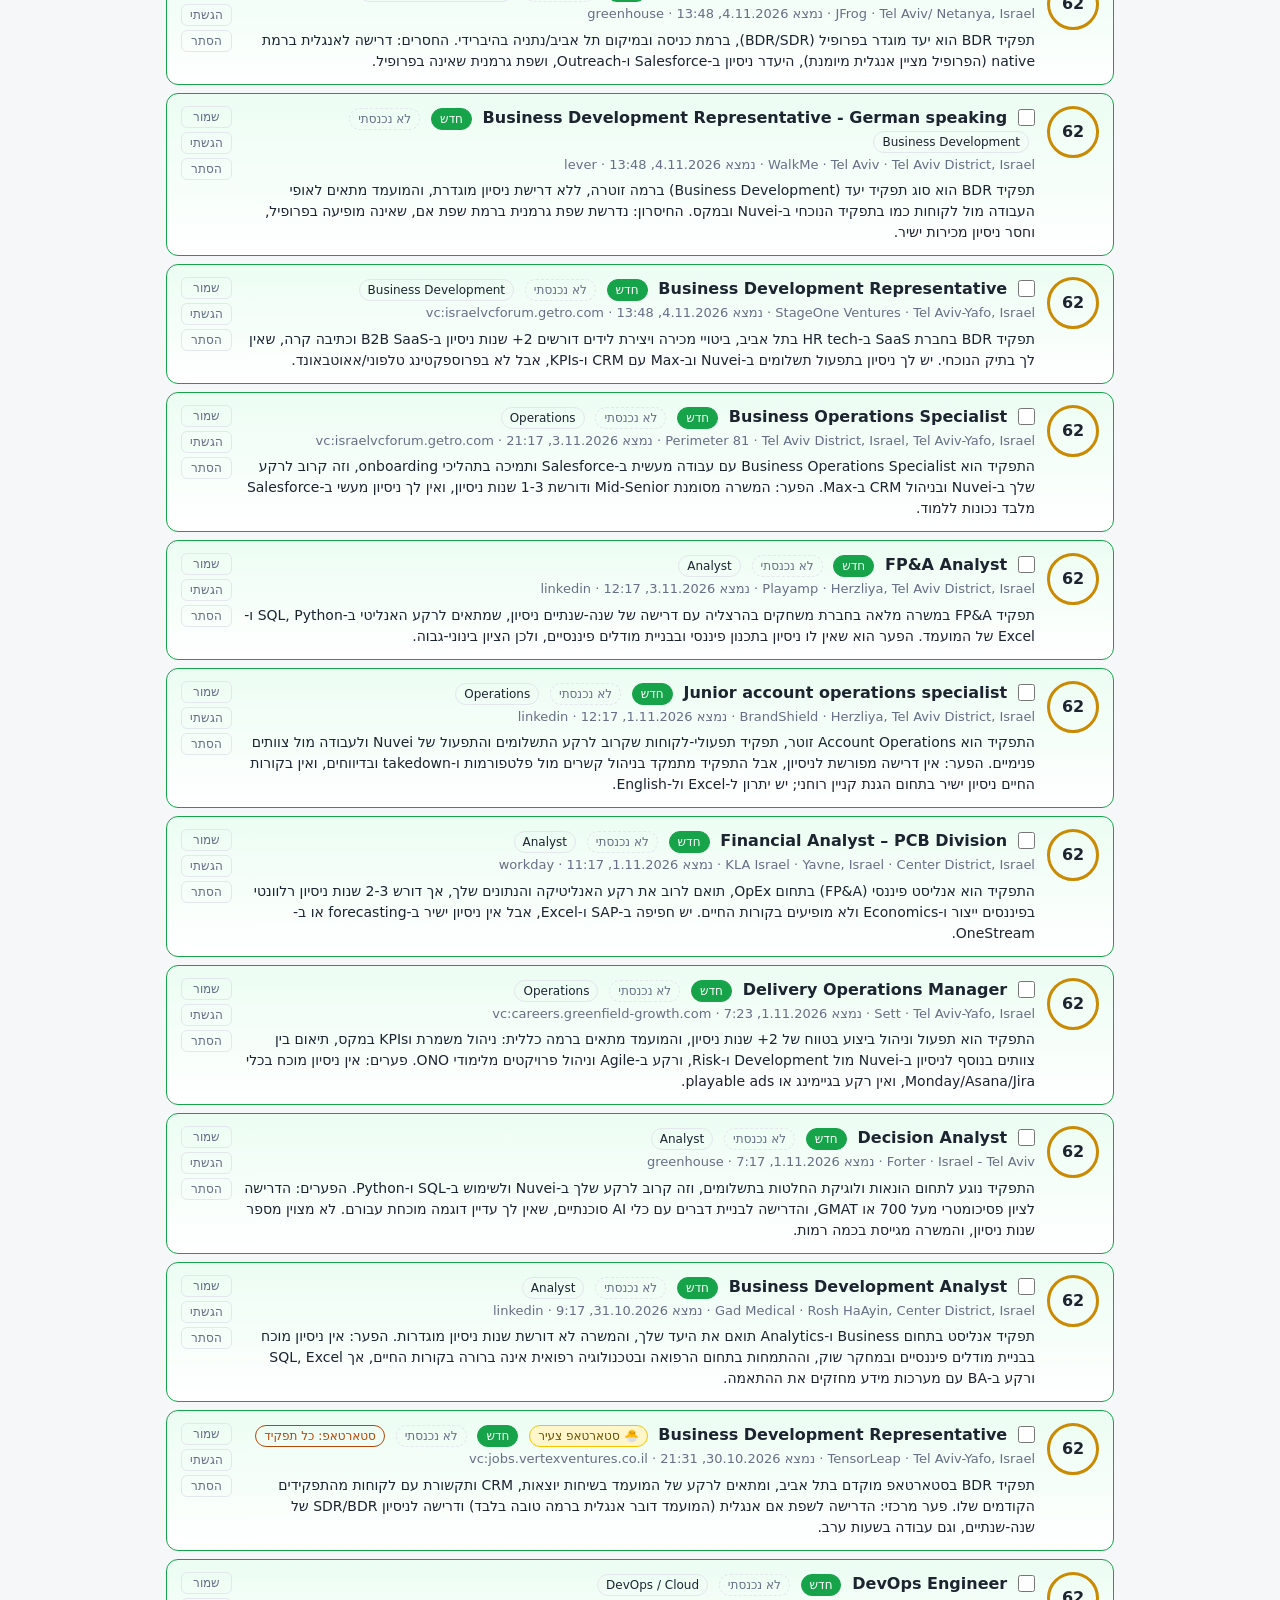
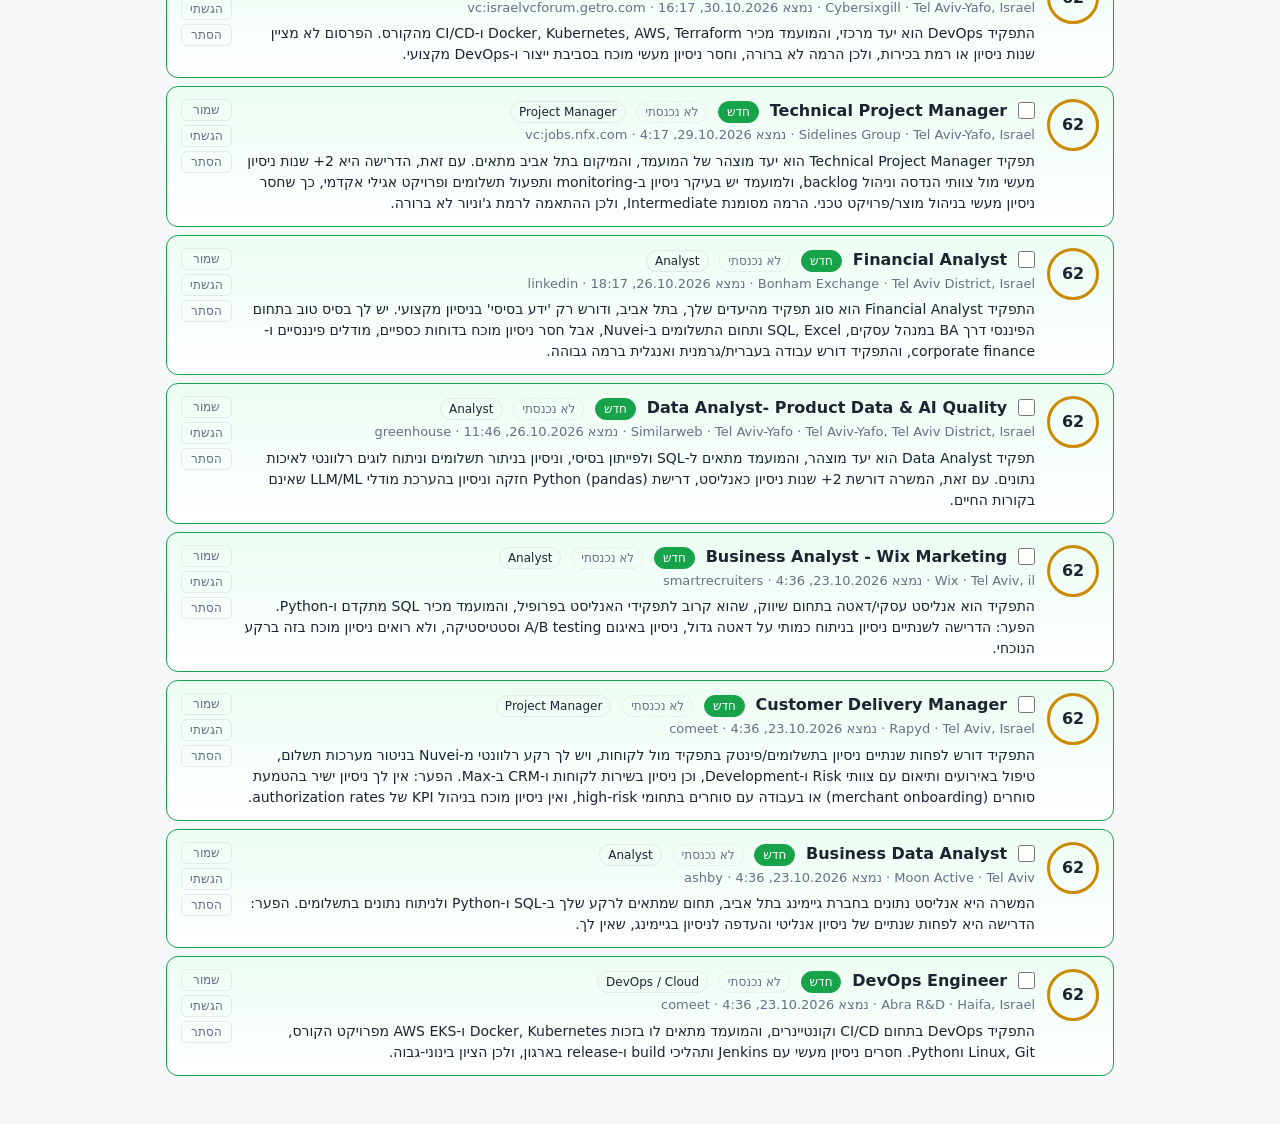
==== commit d319310c: "Move the dashboard to its own page; the main page is back as it was, with a link to it Co-Authored-B" ====
--- a/docs/index.html
+++ b/docs/index.html
@@ -63,37 +63,7 @@
   .bulk.on { display: flex; }
   .bulk button { border: 1px solid var(--line); background: var(--card); color: var(--text); border-radius: 8px; padding: 5px 10px; cursor: pointer; font: inherit; font-size: 13px; }
   .tag.opened, .tag.unopened { cursor: pointer; }
-  .dash { max-width: 980px; margin: 0 auto; padding: 4px 16px 4px; }
-  .dash-head { display: flex; align-items: center; justify-content: space-between; margin: 6px 0; }
-  .dash-head h2 { margin: 0; font-size: 15px; color: var(--muted); font-weight: 600; }
-  .dash-head button { border: 1px solid var(--line); background: var(--card); color: var(--muted); border-radius: 8px;
-    padding: 3px 10px; cursor: pointer; font: inherit; font-size: 12px; }
-  .dash.closed .dash-body { display: none; }
-  .kpis { display: grid; grid-template-columns: repeat(auto-fit, minmax(120px, 1fr)); gap: 8px; }
-  .kpi { background: var(--card); border: 1px solid var(--line); border-radius: 12px; padding: 10px 12px; }
-  .kpi .v { font-size: 24px; font-weight: 700; line-height: 1.2; font-variant-numeric: tabular-nums; }
-  .kpi .l { color: var(--muted); font-size: 12px; }
-  .panels { display: grid; grid-template-columns: 1fr 1fr; gap: 8px; margin-top: 8px; }
-  @media (max-width: 640px) { .panels { grid-template-columns: 1fr; } }
-  .panel { background: var(--card); border: 1px solid var(--line); border-radius: 12px; padding: 10px 12px; min-width: 0; }
-  .panel h3 { margin: 0 0 8px; font-size: 13px; font-weight: 600; }
-  .panel .hint { color: var(--muted); font-weight: 400; font-size: 12px; }
-  .cols { display: flex; align-items: flex-end; gap: 2px; height: 110px; border-bottom: 1px solid var(--line); }
-  .cols .c { flex: 1; display: flex; flex-direction: column; justify-content: flex-end; height: 100%; cursor: default; }
-  .cols .c span { display: block; background: var(--accent); border-radius: 4px 4px 0 0; min-height: 0; }
-  .cols .c:hover span { opacity: .75; }
-  .cols-x { display: flex; justify-content: space-between; color: var(--muted); font-size: 11px; margin-top: 3px; }
-  .hbars { display: grid; gap: 5px; }
-  .hb { display: grid; grid-template-columns: minmax(70px, 38%) 1fr 30px; gap: 8px; align-items: center; font-size: 12px;
-    background: none; border: 0; padding: 2px 0; color: var(--text); font: inherit; font-size: 12px; text-align: start; cursor: pointer; }
-  .hb:hover .track span { opacity: .75; }
-  .hb .n { overflow: hidden; text-overflow: ellipsis; white-space: nowrap; }
-  .hb .track { height: 10px; }
-  .hb .track span { display: block; height: 100%; background: var(--accent); border-start-end-radius: 4px; border-end-end-radius: 4px; }
-  .hb.on .n { color: var(--accent); font-weight: 600; }
-  .hb .num { color: var(--muted); font-variant-numeric: tabular-nums; text-align: end; }
-  .tip { position: fixed; z-index: 20; pointer-events: none; background: var(--text); color: var(--bg); font-size: 12px;
-    padding: 4px 8px; border-radius: 6px; display: none; white-space: nowrap; }
+  .dash-link { float: inline-end; margin-top: 4px; border: 1px solid var(--line); background: var(--card); color: var(--text); border-radius: 8px; padding: 5px 12px; text-decoration: none; font-size: 13px; }
   .empty { color: var(--muted); padding: 30px 0; text-align: center; }
   @media (max-width: 560px) {
     .job { grid-template-columns: 44px 1fr; }
@@ -104,23 +74,10 @@
 </head>
 <body>
 <header>
+  <a class="dash-link" href="dashboard.html">📊 דשבורד</a>
   <h1>המשרות שלי</h1>
   <div class="sub" id="status">טוען…</div>
 </header>
-
-<section class="dash" id="dash">
-  <div class="dash-head"><h2>📊 דשבורד <span class="hint" id="dashScope"></span></h2><button id="dashToggle">הסתר</button></div>
-  <div class="dash-body">
-    <div class="kpis" id="kpis"></div>
-    <div class="panels">
-      <div class="panel"><h3>משרות חדשות ב-14 הימים האחרונים</h3><div class="cols" id="chartDays"></div><div class="cols-x" id="chartDaysX"></div></div>
-      <div class="panel"><h3>לפי סוג תפקיד <span class="hint">· לחיצה מסננת</span></h3><div class="hbars" id="chartCats"></div></div>
-      <div class="panel"><h3>חברות מובילות <span class="hint">· לחיצה מחפשת</span></h3><div class="hbars" id="chartCos"></div></div>
-      <div class="panel"><h3>פיזור ציוני התאמה <span class="hint">· כל הציונים</span></h3><div class="hbars" id="chartScores"></div></div>
-    </div>
-  </div>
-</section>
-<div class="tip" id="tip"></div>
 
 <div class="controls" id="sections">
   <button class="chip" data-section="il">🇮🇱 בישראל <span id="countIl"></span></button>
@@ -272,7 +229,6 @@
   const fresh = jobs.filter(isNew).sort(cmp);
   const older = jobs.filter(j => !isNew(j)).sort(cmp);
 
-  renderDash();
   $("summary").textContent = `${fresh.length} חדשות מאז הביקור הקודם · ${jobs.length} מוצגות מתוך ${data.jobs.length}`;
   let html = "";
   if (fresh.length) html += `<div class="section-title">חדש מאז ${lastVisit ? fmt(lastVisit) : "הביקור הראשון"}</div>` + fresh.map(jobHtml).join("");
@@ -310,78 +266,6 @@
   });
 }
 
-// ---- Dashboard: stats for the current section (Israel / remote) at the chosen minimum score ----
-const tip = $("tip");
-function bindTips(root) {
-  root.querySelectorAll("[data-tip]").forEach(el => {
-    el.onmousemove = (e) => { tip.textContent = el.dataset.tip; tip.style.display = "block";
-      tip.style.left = Math.min(e.clientX + 12, innerWidth - tip.offsetWidth - 8) + "px"; tip.style.top = (e.clientY - 34) + "px"; };
-    el.onmouseleave = () => { tip.style.display = "none"; };
-  });
-}
-const hbars = (rows, max, onAttr) => rows.map(([name, n, on]) =>
-  `<button class="hb ${on ? "on" : ""}" ${onAttr(name)} data-tip="${esc(name)}: ${n}">
-    <span class="n">${esc(name)}</span><span class="track"><span style="width:${max ? Math.max(2, n / max * 100) : 0}%"></span></span><span class="num">${n}</span></button>`).join("");
-
-function renderDash() {
-  const min = +$("minScore").value;
-  const inSec = data.jobs.filter(j => (section === "remote") === !!j.remote);
-  const live = inSec.filter(j => marks[j.id] !== "hidden");
-  const good = live.filter(j => (j.score ?? 0) >= min);
-  const day = 864e5, now = Date.now();
-  const since = (ms) => good.filter(j => now - Date.parse(j.first_seen) < ms).length;
-  const today = new Date(); today.setHours(0, 0, 0, 0);
-  const avg = good.length ? Math.round(good.reduce((a, j) => a + (j.score ?? 0), 0) / good.length) : 0;
-  const cnt = (m) => inSec.filter(j => marks[j.id] === m).length;
-  $("dashScope").textContent = `· ${section === "remote" ? "מרחוק מחו״ל" : "בישראל"} · ציון ${min}+`;
-  const kpis = [
-    [good.length, "משרות מתאימות"],
-    [good.filter(j => Date.parse(j.first_seen) >= today.getTime()).length, "חדשות היום"],
-    [since(7 * day), "חדשות ב-7 ימים"],
-    [avg || "–", "ציון ממוצע"],
-    [good.filter(j => !opened[j.id]).length, "עוד לא נכנסתי"],
-    [cnt("saved"), "שמורות"],
-    [cnt("applied"), "הגשתי"],
-  ];
-  $("kpis").innerHTML = kpis.map(([v, l]) => `<div class="kpi"><div class="v">${v}</div><div class="l">${l}</div></div>`).join("");
-
-  // new jobs per day, last 14 days
-  const days = [...Array(14)].map((_, i) => { const d = new Date(today.getTime() - (13 - i) * day); return d; });
-  const perDay = days.map(d => good.filter(j => { const t = Date.parse(j.first_seen); return t >= d.getTime() && t < d.getTime() + day; }).length);
-  const maxD = Math.max(1, ...perDay);
-  const dl = (d) => d.toLocaleDateString("he-IL", { day: "numeric", month: "numeric" });
-  $("chartDays").innerHTML = perDay.map((n, i) =>
-    `<div class="c" data-tip="${dl(days[i])}: ${n} משרות"><span style="height:${n / maxD * 100}%"></span></div>`).join("");
-  $("chartDaysX").innerHTML = `<span>${dl(days[0])}</span><span>${dl(days[7])}</span><span>היום</span>`;
-
-  const tally = (key) => { const m = {}; good.forEach(j => { const k = key(j); if (k) m[k] = (m[k] || 0) + 1; }); return Object.entries(m).sort((a, b) => b[1] - a[1]); };
-  const cats = tally(j => j.category).slice(0, 8);
-  $("chartCats").innerHTML = hbars(cats.map(([c, n]) => [c, n, activeCats.has(c)]), cats[0]?.[1], c => `data-dcat="${esc(c)}"`) || '<div class="hint">אין נתונים</div>';
-  const cos = tally(j => j.company).slice(0, 8);
-  const q = $("q").value.trim().toLowerCase();
-  $("chartCos").innerHTML = hbars(cos.map(([c, n]) => [c, n, q && c.toLowerCase() === q]), cos[0]?.[1], c => `data-dco="${esc(c)}"`) || '<div class="hint">אין נתונים</div>';
-
-  const bins = [[80, 101, "80–100"], [60, 80, "60–79"], [40, 60, "40–59"], [0, 40, "מתחת ל-40"]];
-  const sb = bins.map(([a, b, l]) => [l, live.filter(j => (j.score ?? 0) >= a && (j.score ?? 0) < b).length, min >= a && min < b]);
-  $("chartScores").innerHTML = hbars(sb, Math.max(...sb.map(r => r[1])), l => `data-dscore="${bins.find(b => b[2] === l)[0]}"`);
-
-  document.querySelectorAll("[data-dcat]").forEach(b => b.onclick = () => {
-    const c = b.dataset.dcat; activeCats.has(c) ? activeCats.delete(c) : activeCats.add(c);
-    store.set("cats", [...activeCats]); renderCats(); render();
-  });
-  document.querySelectorAll("[data-dco]").forEach(b => b.onclick = () => {
-    $("q").value = $("q").value.trim().toLowerCase() === b.dataset.dco.toLowerCase() ? "" : b.dataset.dco; render();
-  });
-  document.querySelectorAll("[data-dscore]").forEach(b => b.onclick = () => {
-    const v = b.dataset.dscore; if ([...$("minScore").options].some(o => o.value === v)) { $("minScore").value = v; render(); }
-  });
-  bindTips($("dash"));
-}
-let dashOpen = store.get("dashOpen", true);
-const applyDash = () => { $("dash").classList.toggle("closed", !dashOpen); $("dashToggle").textContent = dashOpen ? "הסתר" : "הצג"; };
-$("dashToggle").onclick = () => { dashOpen = !dashOpen; store.set("dashOpen", dashOpen); applyDash(); };
-applyDash();
-
 $("markSeen").onclick = () => {
   lastVisit = data.updated || new Date().toISOString();
   store.set("lastVisit", lastVisit);
@@ -413,6 +297,8 @@
 $("bulkClear").onclick = () => { picked.clear(); render(); };
 
 $("sort").value = store.get("sort", "score");
+// the dashboard links here with #q=<company> to show one company's jobs
+if (location.hash.startsWith("#q=")) { $("q").value = decodeURIComponent(location.hash.slice(3)); history.replaceState(null, "", location.pathname); }
 ["q", "minScore", "view", "openedFilter", "sort"].forEach(id => $(id).addEventListener("input", render));
 
 fetch("data/jobs.json", { cache: "no-store" })
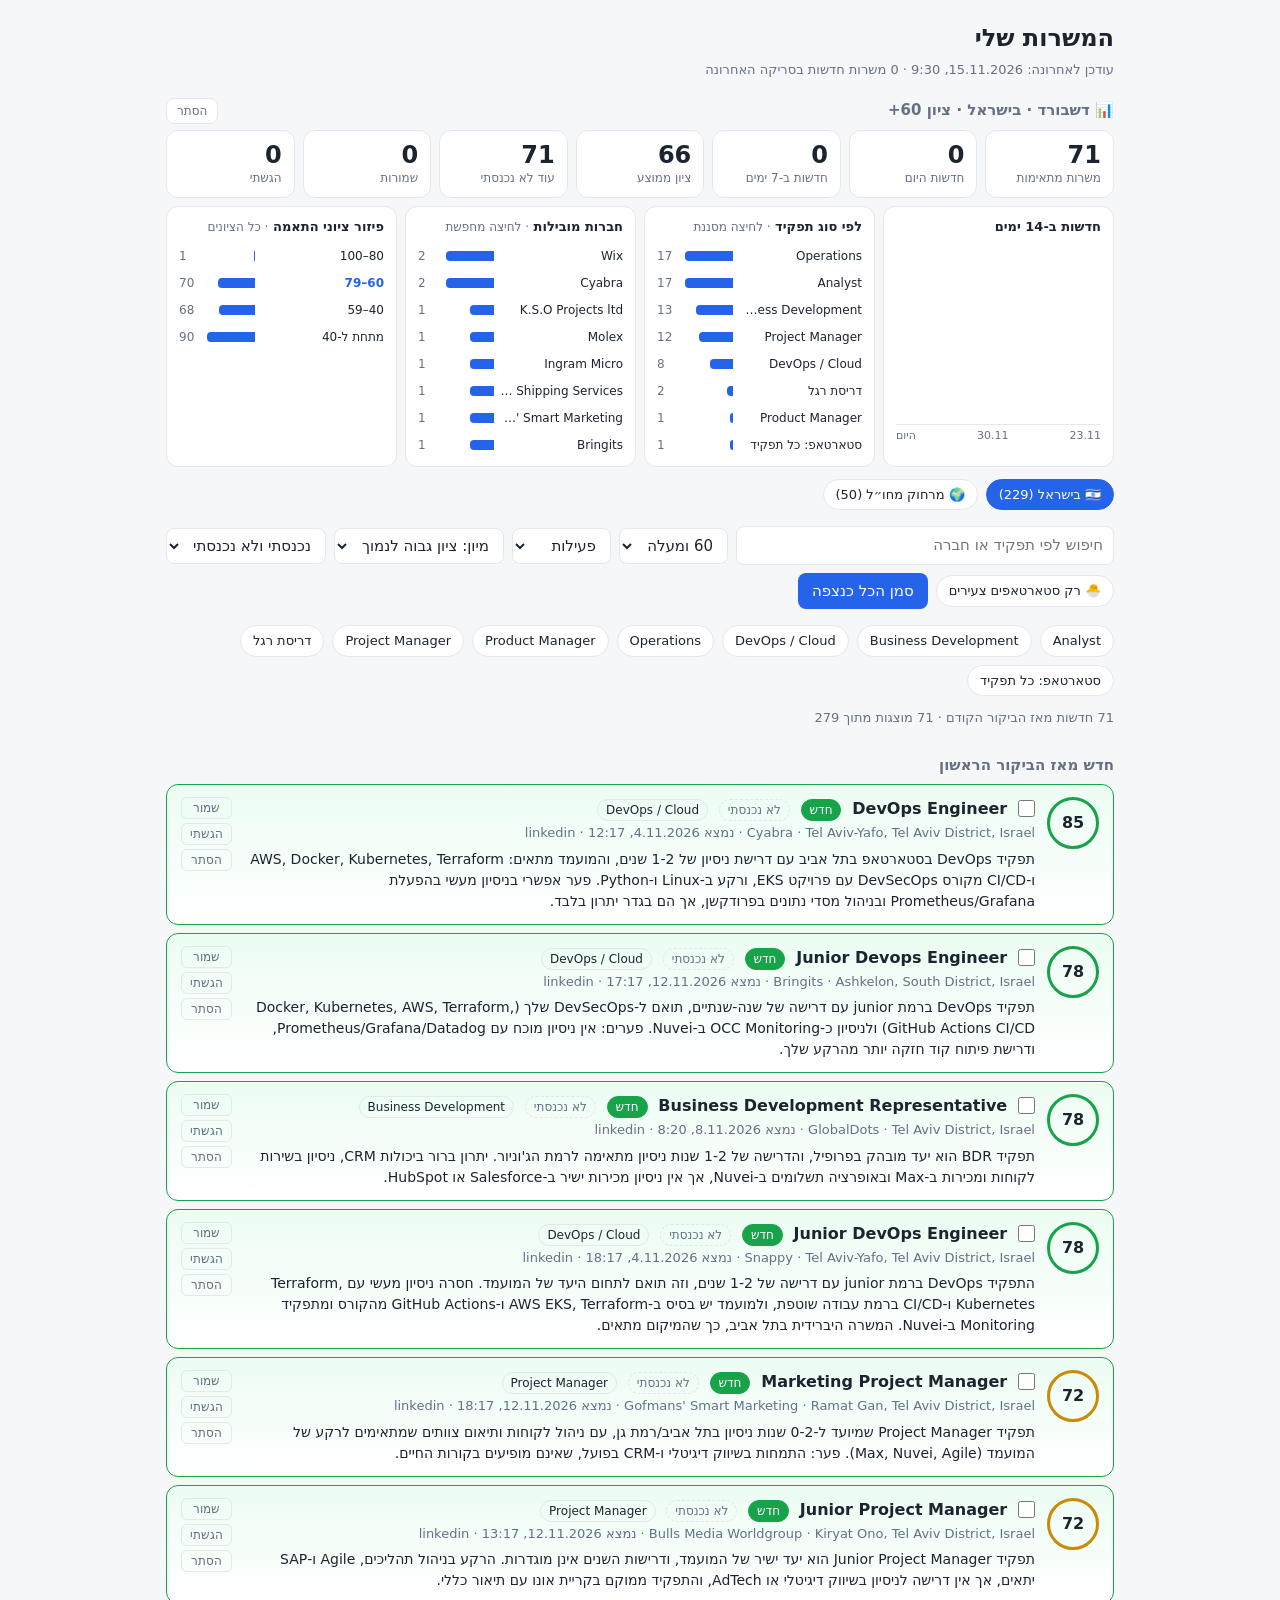
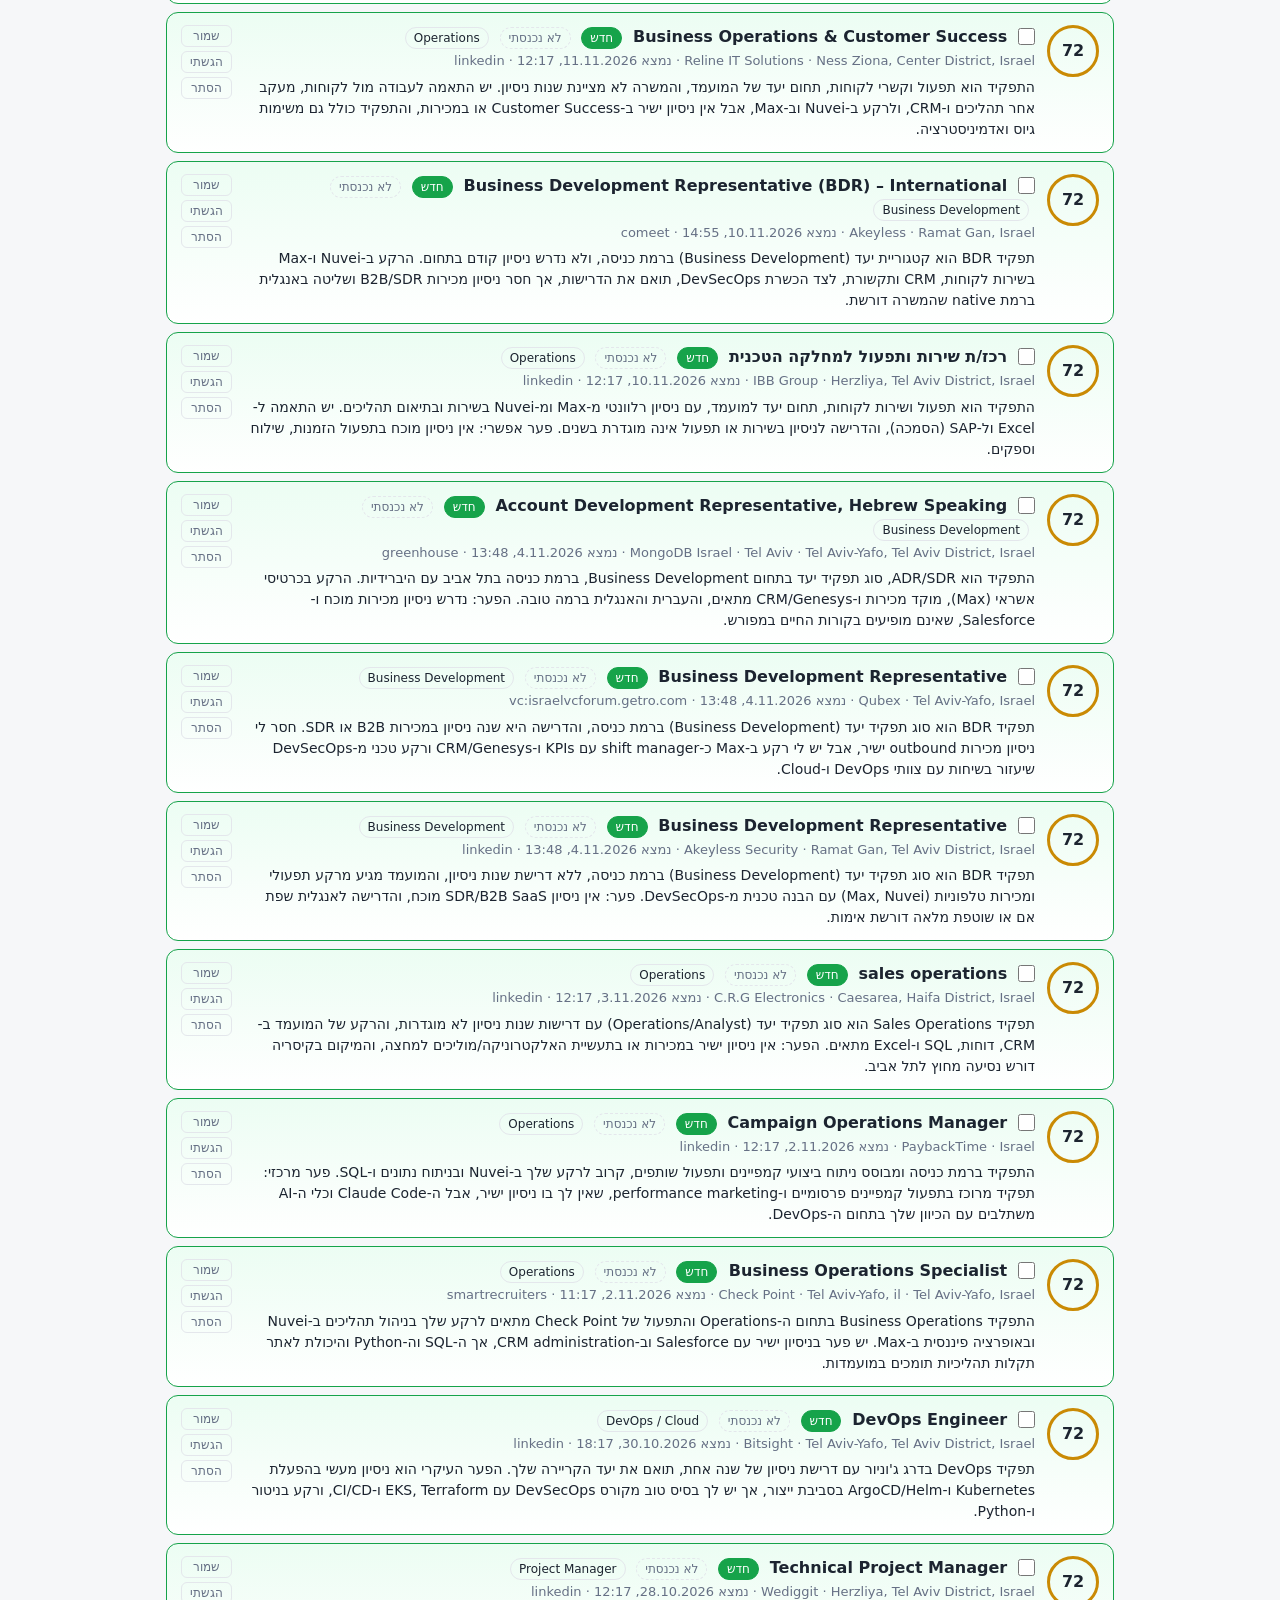
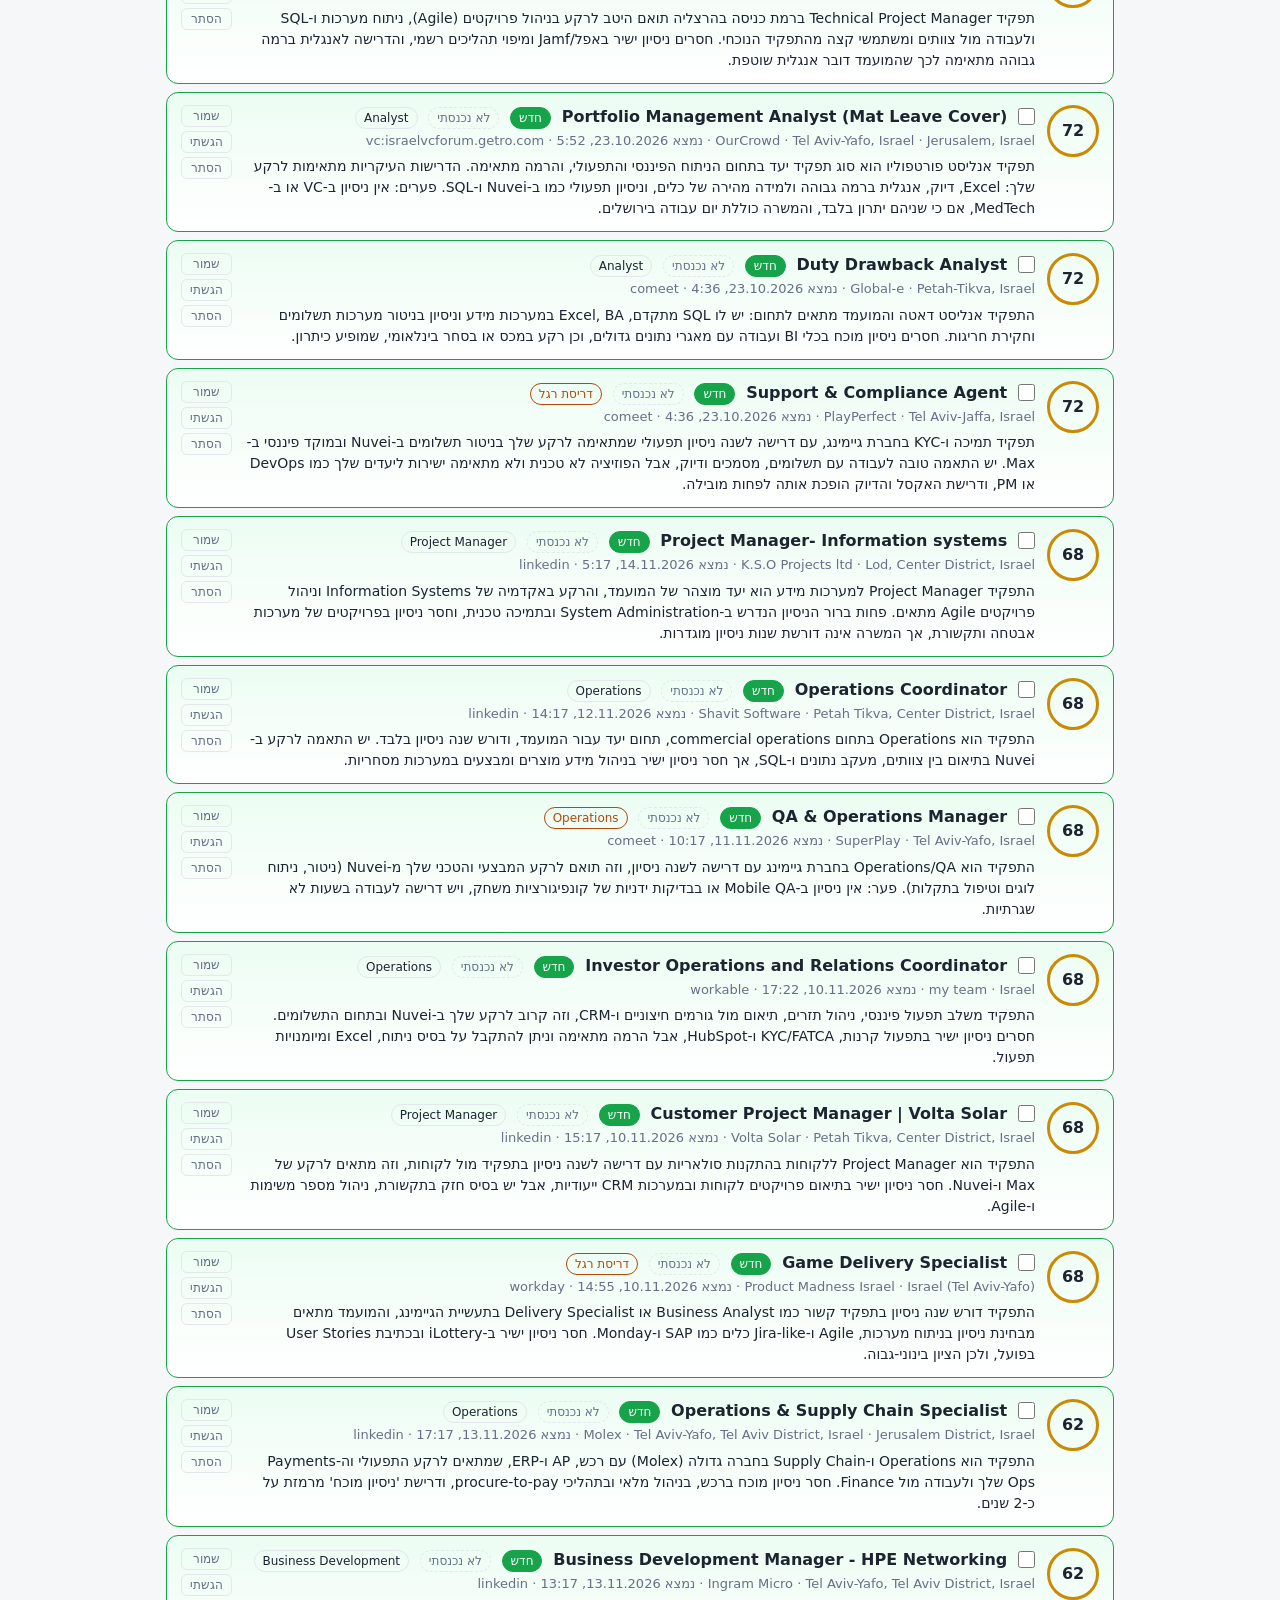
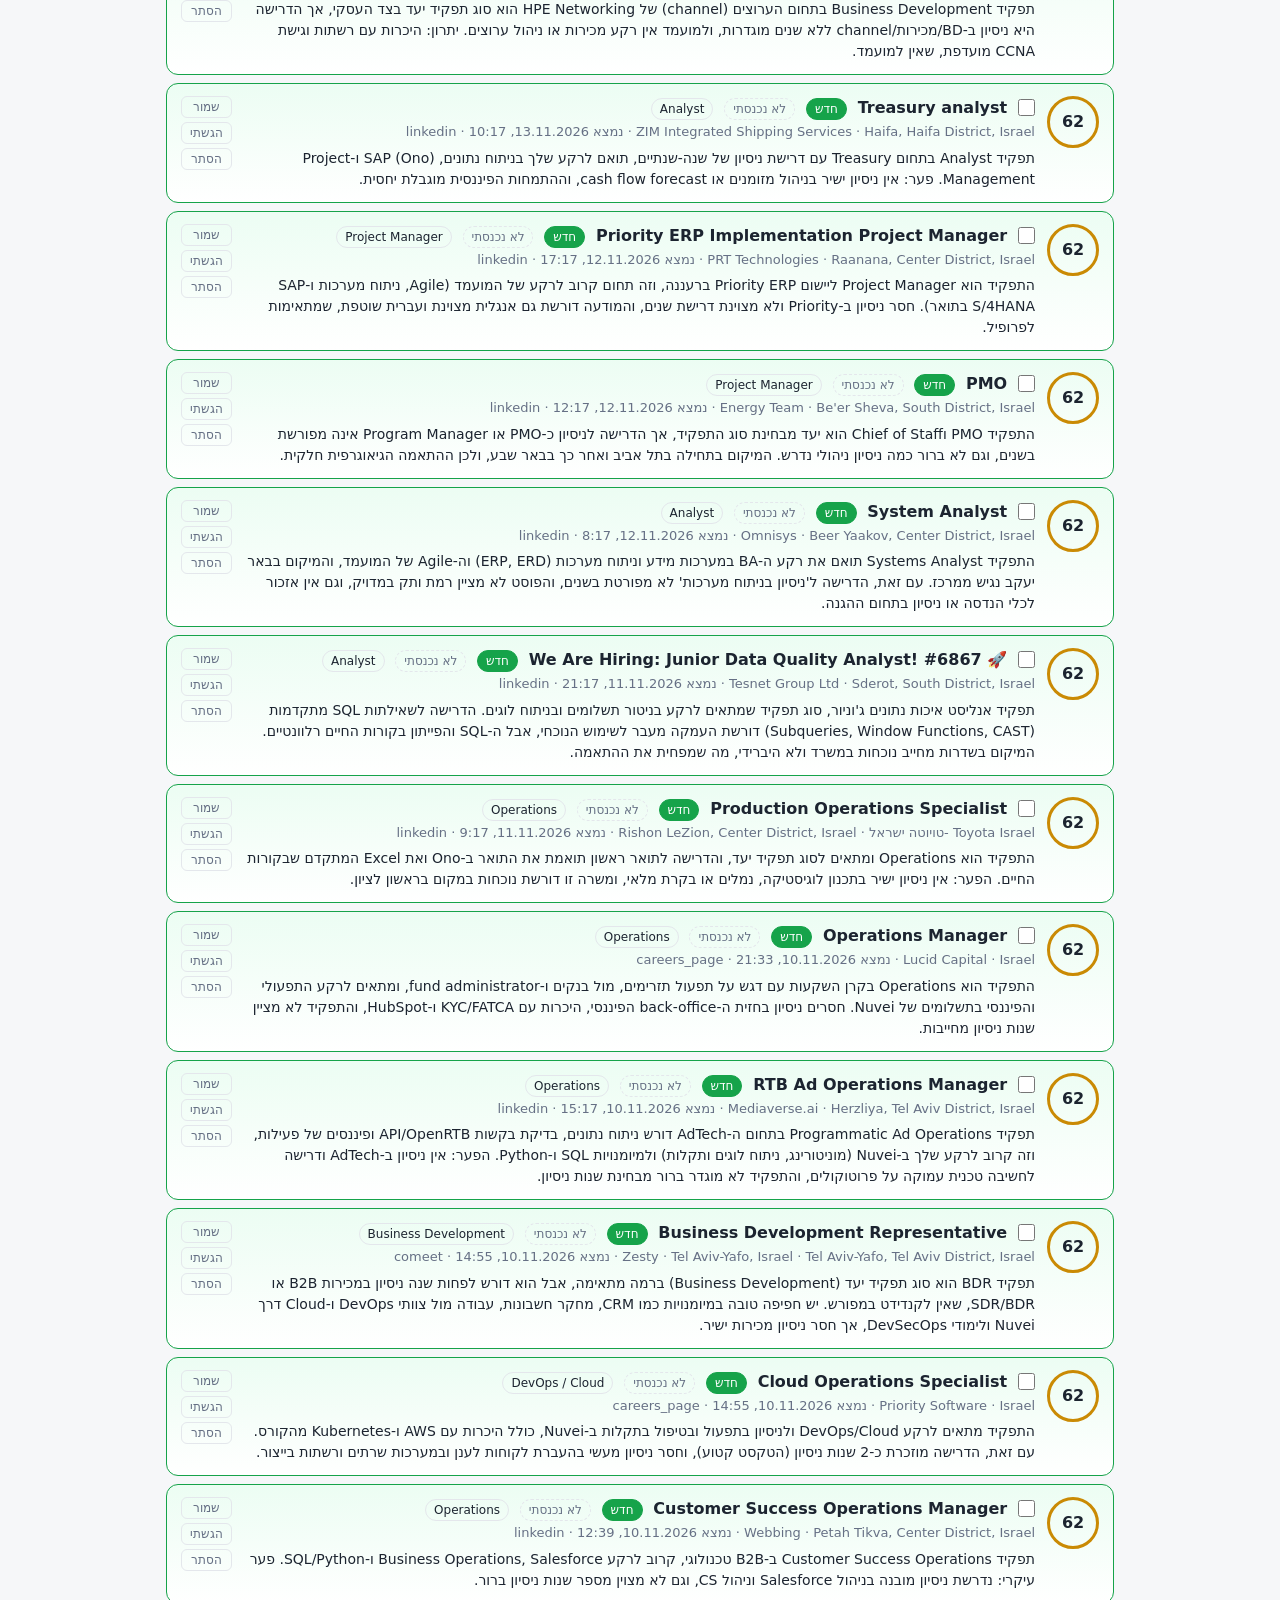
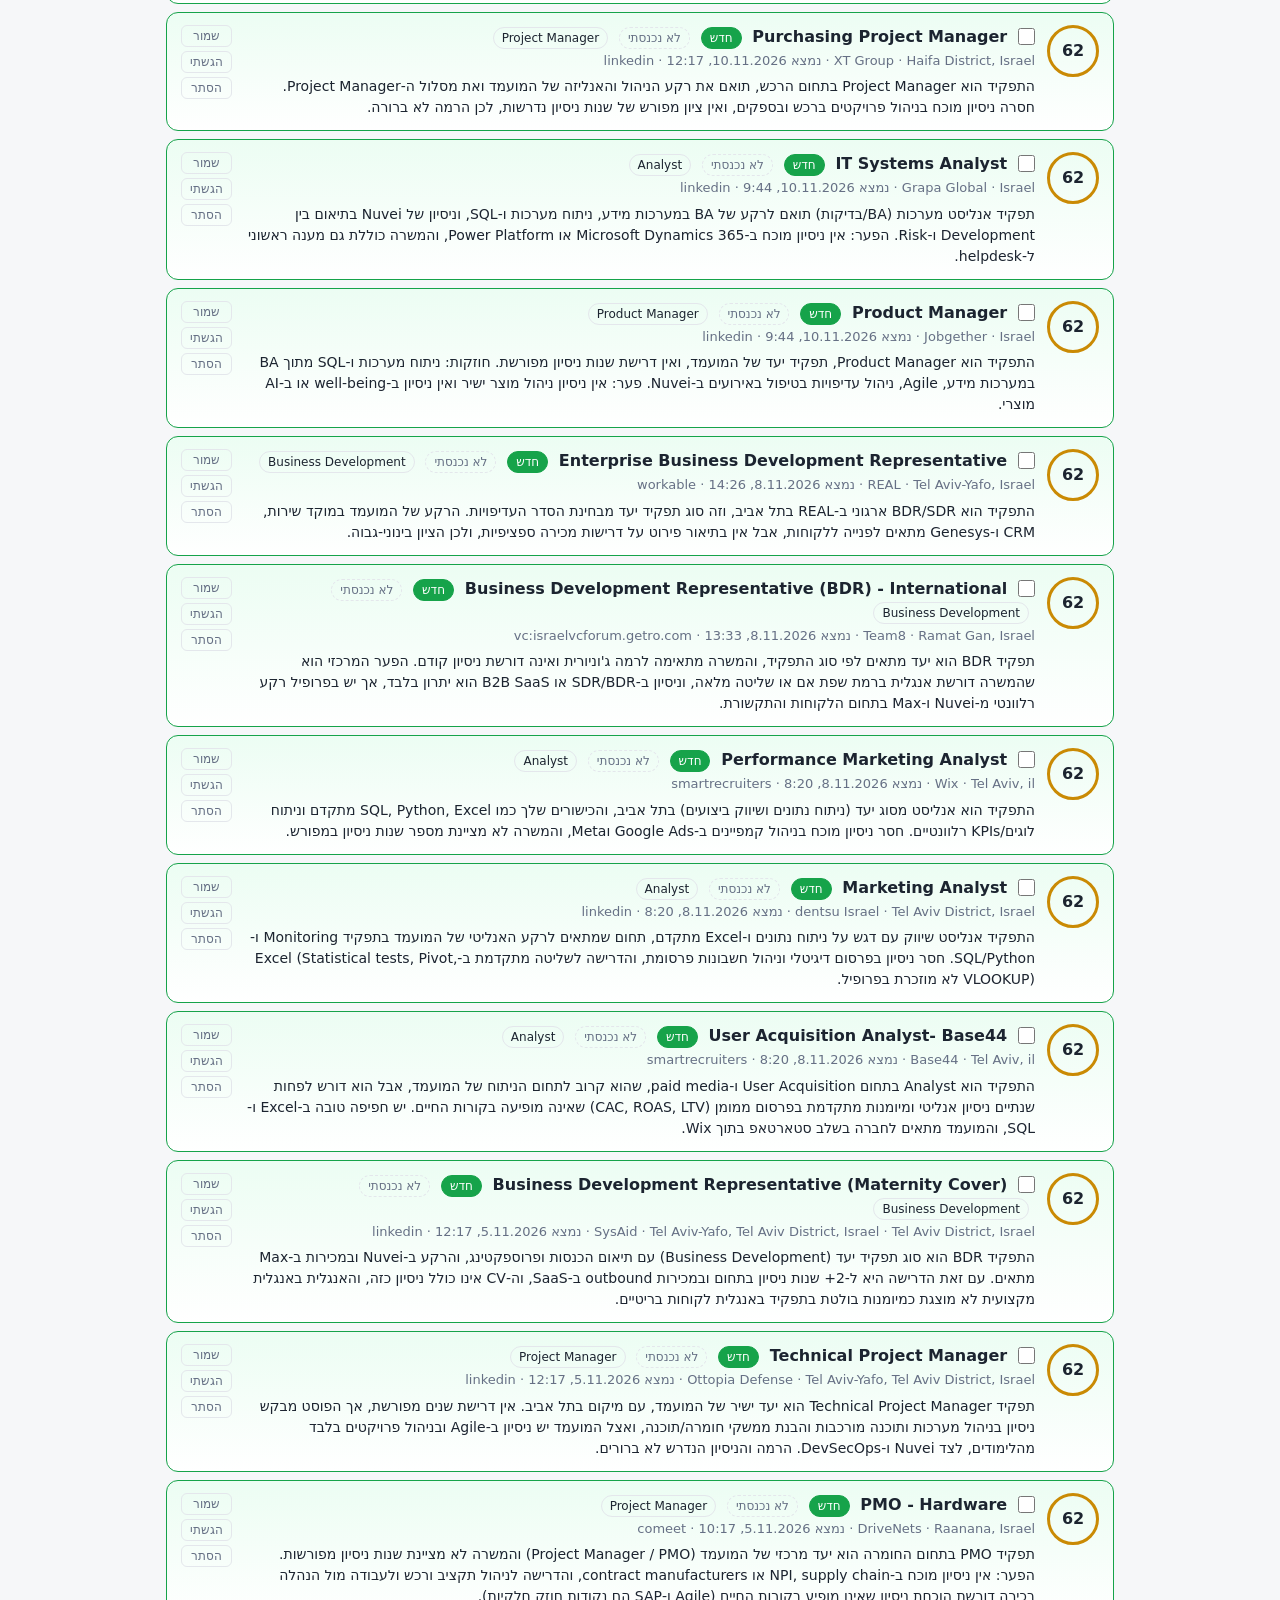
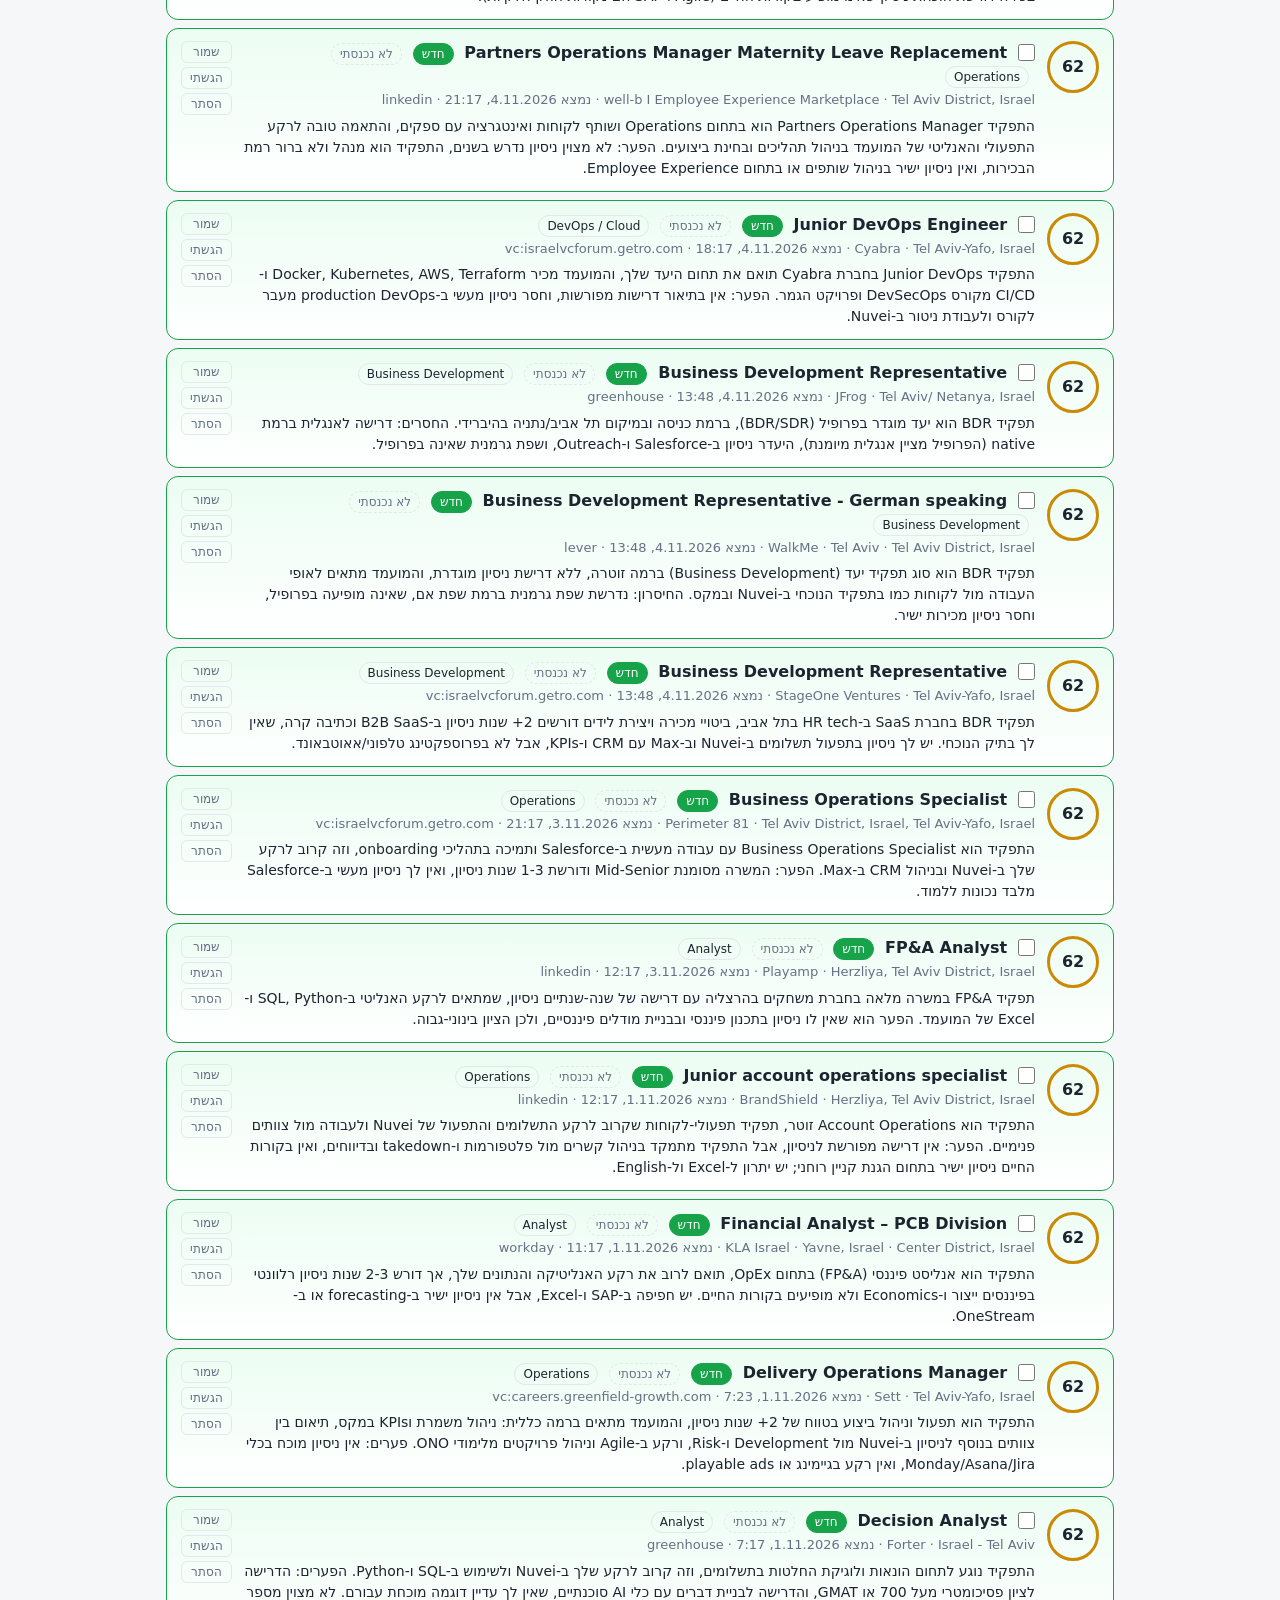
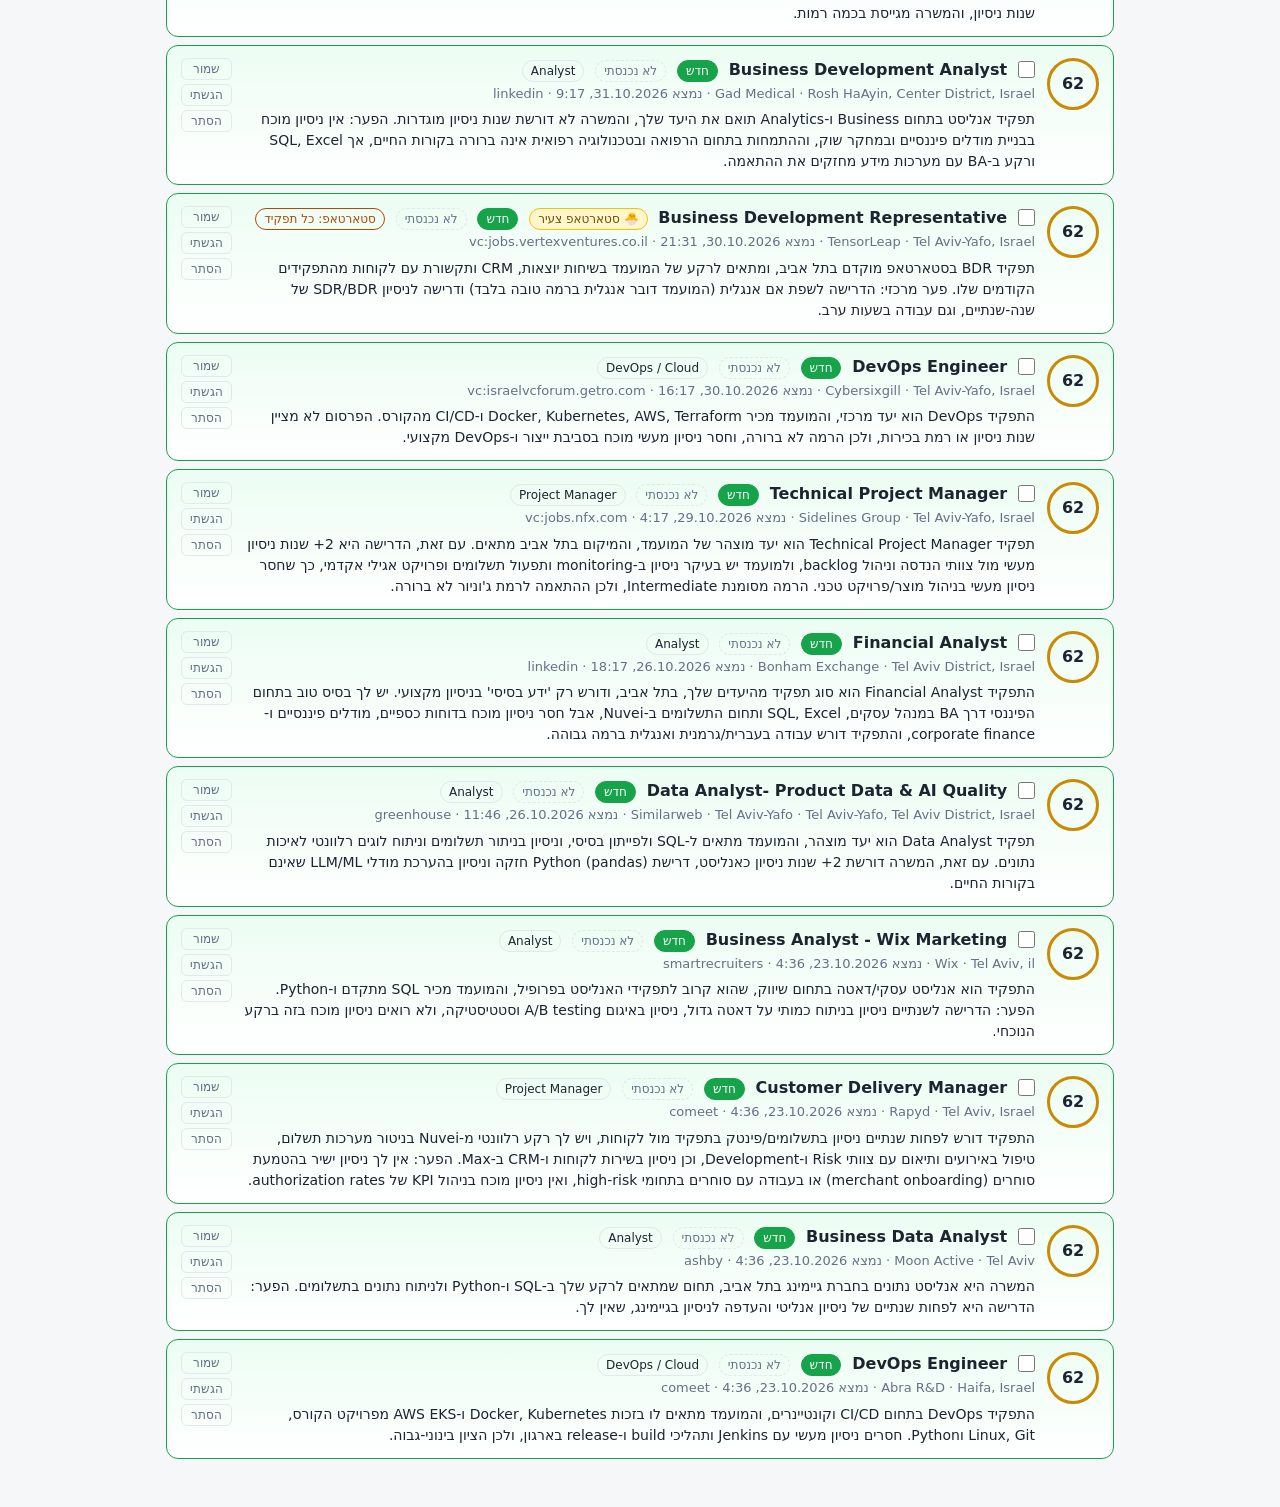
==== commit 69a5402f: "Dashboard back on the main page, with the four charts in one row Co-Authored-By: Claude Opus 5.5 <no" ====
--- a/docs/index.html
+++ b/docs/index.html
@@ -63,7 +63,38 @@
   .bulk.on { display: flex; }
   .bulk button { border: 1px solid var(--line); background: var(--card); color: var(--text); border-radius: 8px; padding: 5px 10px; cursor: pointer; font: inherit; font-size: 13px; }
   .tag.opened, .tag.unopened { cursor: pointer; }
-  .dash-link { float: inline-end; margin-top: 4px; border: 1px solid var(--line); background: var(--card); color: var(--text); border-radius: 8px; padding: 5px 12px; text-decoration: none; font-size: 13px; }
+  .dash { max-width: 980px; margin: 0 auto; padding: 4px 16px 4px; }
+  .dash-head { display: flex; align-items: center; justify-content: space-between; margin: 6px 0; }
+  .dash-head h2 { margin: 0; font-size: 15px; color: var(--muted); font-weight: 600; }
+  .dash-head button { border: 1px solid var(--line); background: var(--card); color: var(--muted); border-radius: 8px;
+    padding: 3px 10px; cursor: pointer; font: inherit; font-size: 12px; }
+  .dash.closed .dash-body { display: none; }
+  .kpis { display: grid; grid-template-columns: repeat(auto-fit, minmax(120px, 1fr)); gap: 8px; }
+  .kpi { background: var(--card); border: 1px solid var(--line); border-radius: 12px; padding: 10px 12px; }
+  .kpi .v { font-size: 24px; font-weight: 700; line-height: 1.2; font-variant-numeric: tabular-nums; }
+  .kpi .l { color: var(--muted); font-size: 12px; }
+  .panels { display: grid; grid-template-columns: repeat(4, 1fr); gap: 8px; margin-top: 8px; }
+  @media (max-width: 900px) { .panels { grid-template-columns: 1fr 1fr; } }
+  @media (max-width: 560px) { .panels { grid-template-columns: 1fr; } }
+  .panel { background: var(--card); border: 1px solid var(--line); border-radius: 12px; padding: 10px 12px; min-width: 0; }
+  .panel h3 { margin: 0 0 8px; font-size: 13px; font-weight: 600; }
+  .panel .hint { color: var(--muted); font-weight: 400; font-size: 12px; }
+  .cols { display: flex; align-items: flex-end; gap: 2px; height: 180px; border-bottom: 1px solid var(--line); }
+  .cols .c { flex: 1; display: flex; flex-direction: column; justify-content: flex-end; height: 100%; cursor: default; }
+  .cols .c span { display: block; background: var(--accent); border-radius: 4px 4px 0 0; min-height: 0; }
+  .cols .c:hover span { opacity: .75; }
+  .cols-x { display: flex; justify-content: space-between; color: var(--muted); font-size: 11px; margin-top: 3px; }
+  .hbars { display: grid; gap: 5px; }
+  .hb { display: grid; grid-template-columns: minmax(60px, 60%) 1fr 22px; gap: 6px; align-items: center; font-size: 12px;
+    background: none; border: 0; padding: 2px 0; color: var(--text); font: inherit; font-size: 12px; text-align: start; cursor: pointer; }
+  .hb:hover .track span { opacity: .75; }
+  .hb .n { overflow: hidden; text-overflow: ellipsis; white-space: nowrap; }
+  .hb .track { height: 10px; }
+  .hb .track span { display: block; height: 100%; background: var(--accent); border-start-end-radius: 4px; border-end-end-radius: 4px; }
+  .hb.on .n { color: var(--accent); font-weight: 600; }
+  .hb .num { color: var(--muted); font-variant-numeric: tabular-nums; text-align: end; }
+  .tip { position: fixed; z-index: 20; pointer-events: none; background: var(--text); color: var(--bg); font-size: 12px;
+    padding: 4px 8px; border-radius: 6px; display: none; white-space: nowrap; }
   .empty { color: var(--muted); padding: 30px 0; text-align: center; }
   @media (max-width: 560px) {
     .job { grid-template-columns: 44px 1fr; }
@@ -74,10 +105,23 @@
 </head>
 <body>
 <header>
-  <a class="dash-link" href="dashboard.html">📊 דשבורד</a>
   <h1>המשרות שלי</h1>
   <div class="sub" id="status">טוען…</div>
 </header>
+
+<section class="dash" id="dash">
+  <div class="dash-head"><h2>📊 דשבורד <span class="hint" id="dashScope"></span></h2><button id="dashToggle">הסתר</button></div>
+  <div class="dash-body">
+    <div class="kpis" id="kpis"></div>
+    <div class="panels">
+      <div class="panel"><h3>חדשות ב-14 ימים</h3><div class="cols" id="chartDays"></div><div class="cols-x" id="chartDaysX"></div></div>
+      <div class="panel"><h3>לפי סוג תפקיד <span class="hint">· לחיצה מסננת</span></h3><div class="hbars" id="chartCats"></div></div>
+      <div class="panel"><h3>חברות מובילות <span class="hint">· לחיצה מחפשת</span></h3><div class="hbars" id="chartCos"></div></div>
+      <div class="panel"><h3>פיזור ציוני התאמה <span class="hint">· כל הציונים</span></h3><div class="hbars" id="chartScores"></div></div>
+    </div>
+  </div>
+</section>
+<div class="tip" id="tip"></div>
 
 <div class="controls" id="sections">
   <button class="chip" data-section="il">🇮🇱 בישראל <span id="countIl"></span></button>
@@ -229,6 +273,7 @@
   const fresh = jobs.filter(isNew).sort(cmp);
   const older = jobs.filter(j => !isNew(j)).sort(cmp);
 
+  renderDash();
   $("summary").textContent = `${fresh.length} חדשות מאז הביקור הקודם · ${jobs.length} מוצגות מתוך ${data.jobs.length}`;
   let html = "";
   if (fresh.length) html += `<div class="section-title">חדש מאז ${lastVisit ? fmt(lastVisit) : "הביקור הראשון"}</div>` + fresh.map(jobHtml).join("");
@@ -266,6 +311,78 @@
   });
 }
 
+// ---- Dashboard: stats for the current section (Israel / remote) at the chosen minimum score ----
+const tip = $("tip");
+function bindTips(root) {
+  root.querySelectorAll("[data-tip]").forEach(el => {
+    el.onmousemove = (e) => { tip.textContent = el.dataset.tip; tip.style.display = "block";
+      tip.style.left = Math.min(e.clientX + 12, innerWidth - tip.offsetWidth - 8) + "px"; tip.style.top = (e.clientY - 34) + "px"; };
+    el.onmouseleave = () => { tip.style.display = "none"; };
+  });
+}
+const hbars = (rows, max, onAttr) => rows.map(([name, n, on]) =>
+  `<button class="hb ${on ? "on" : ""}" ${onAttr(name)} data-tip="${esc(name)}: ${n}">
+    <span class="n">${esc(name)}</span><span class="track"><span style="width:${max ? Math.max(2, n / max * 100) : 0}%"></span></span><span class="num">${n}</span></button>`).join("");
+
+function renderDash() {
+  const min = +$("minScore").value;
+  const inSec = data.jobs.filter(j => (section === "remote") === !!j.remote);
+  const live = inSec.filter(j => marks[j.id] !== "hidden");
+  const good = live.filter(j => (j.score ?? 0) >= min);
+  const day = 864e5, now = Date.now();
+  const since = (ms) => good.filter(j => now - Date.parse(j.first_seen) < ms).length;
+  const today = new Date(); today.setHours(0, 0, 0, 0);
+  const avg = good.length ? Math.round(good.reduce((a, j) => a + (j.score ?? 0), 0) / good.length) : 0;
+  const cnt = (m) => inSec.filter(j => marks[j.id] === m).length;
+  $("dashScope").textContent = `· ${section === "remote" ? "מרחוק מחו״ל" : "בישראל"} · ציון ${min}+`;
+  const kpis = [
+    [good.length, "משרות מתאימות"],
+    [good.filter(j => Date.parse(j.first_seen) >= today.getTime()).length, "חדשות היום"],
+    [since(7 * day), "חדשות ב-7 ימים"],
+    [avg || "–", "ציון ממוצע"],
+    [good.filter(j => !opened[j.id]).length, "עוד לא נכנסתי"],
+    [cnt("saved"), "שמורות"],
+    [cnt("applied"), "הגשתי"],
+  ];
+  $("kpis").innerHTML = kpis.map(([v, l]) => `<div class="kpi"><div class="v">${v}</div><div class="l">${l}</div></div>`).join("");
+
+  // new jobs per day, last 14 days
+  const days = [...Array(14)].map((_, i) => { const d = new Date(today.getTime() - (13 - i) * day); return d; });
+  const perDay = days.map(d => good.filter(j => { const t = Date.parse(j.first_seen); return t >= d.getTime() && t < d.getTime() + day; }).length);
+  const maxD = Math.max(1, ...perDay);
+  const dl = (d) => d.toLocaleDateString("he-IL", { day: "numeric", month: "numeric" });
+  $("chartDays").innerHTML = perDay.map((n, i) =>
+    `<div class="c" data-tip="${dl(days[i])}: ${n} משרות"><span style="height:${n / maxD * 100}%"></span></div>`).join("");
+  $("chartDaysX").innerHTML = `<span>${dl(days[0])}</span><span>${dl(days[7])}</span><span>היום</span>`;
+
+  const tally = (key) => { const m = {}; good.forEach(j => { const k = key(j); if (k) m[k] = (m[k] || 0) + 1; }); return Object.entries(m).sort((a, b) => b[1] - a[1]); };
+  const cats = tally(j => j.category).slice(0, 8);
+  $("chartCats").innerHTML = hbars(cats.map(([c, n]) => [c, n, activeCats.has(c)]), cats[0]?.[1], c => `data-dcat="${esc(c)}"`) || '<div class="hint">אין נתונים</div>';
+  const cos = tally(j => j.company).slice(0, 8);
+  const q = $("q").value.trim().toLowerCase();
+  $("chartCos").innerHTML = hbars(cos.map(([c, n]) => [c, n, q && c.toLowerCase() === q]), cos[0]?.[1], c => `data-dco="${esc(c)}"`) || '<div class="hint">אין נתונים</div>';
+
+  const bins = [[80, 101, "80–100"], [60, 80, "60–79"], [40, 60, "40–59"], [0, 40, "מתחת ל-40"]];
+  const sb = bins.map(([a, b, l]) => [l, live.filter(j => (j.score ?? 0) >= a && (j.score ?? 0) < b).length, min >= a && min < b]);
+  $("chartScores").innerHTML = hbars(sb, Math.max(...sb.map(r => r[1])), l => `data-dscore="${bins.find(b => b[2] === l)[0]}"`);
+
+  document.querySelectorAll("[data-dcat]").forEach(b => b.onclick = () => {
+    const c = b.dataset.dcat; activeCats.has(c) ? activeCats.delete(c) : activeCats.add(c);
+    store.set("cats", [...activeCats]); renderCats(); render();
+  });
+  document.querySelectorAll("[data-dco]").forEach(b => b.onclick = () => {
+    $("q").value = $("q").value.trim().toLowerCase() === b.dataset.dco.toLowerCase() ? "" : b.dataset.dco; render();
+  });
+  document.querySelectorAll("[data-dscore]").forEach(b => b.onclick = () => {
+    const v = b.dataset.dscore; if ([...$("minScore").options].some(o => o.value === v)) { $("minScore").value = v; render(); }
+  });
+  bindTips($("dash"));
+}
+let dashOpen = store.get("dashOpen", true);
+const applyDash = () => { $("dash").classList.toggle("closed", !dashOpen); $("dashToggle").textContent = dashOpen ? "הסתר" : "הצג"; };
+$("dashToggle").onclick = () => { dashOpen = !dashOpen; store.set("dashOpen", dashOpen); applyDash(); };
+applyDash();
+
 $("markSeen").onclick = () => {
   lastVisit = data.updated || new Date().toISOString();
   store.set("lastVisit", lastVisit);
@@ -297,8 +414,6 @@
 $("bulkClear").onclick = () => { picked.clear(); render(); };
 
 $("sort").value = store.get("sort", "score");
-// the dashboard links here with #q=<company> to show one company's jobs
-if (location.hash.startsWith("#q=")) { $("q").value = decodeURIComponent(location.hash.slice(3)); history.replaceState(null, "", location.pathname); }
 ["q", "minScore", "view", "openedFilter", "sort"].forEach(id => $(id).addEventListener("input", render));
 
 fetch("data/jobs.json", { cache: "no-store" })
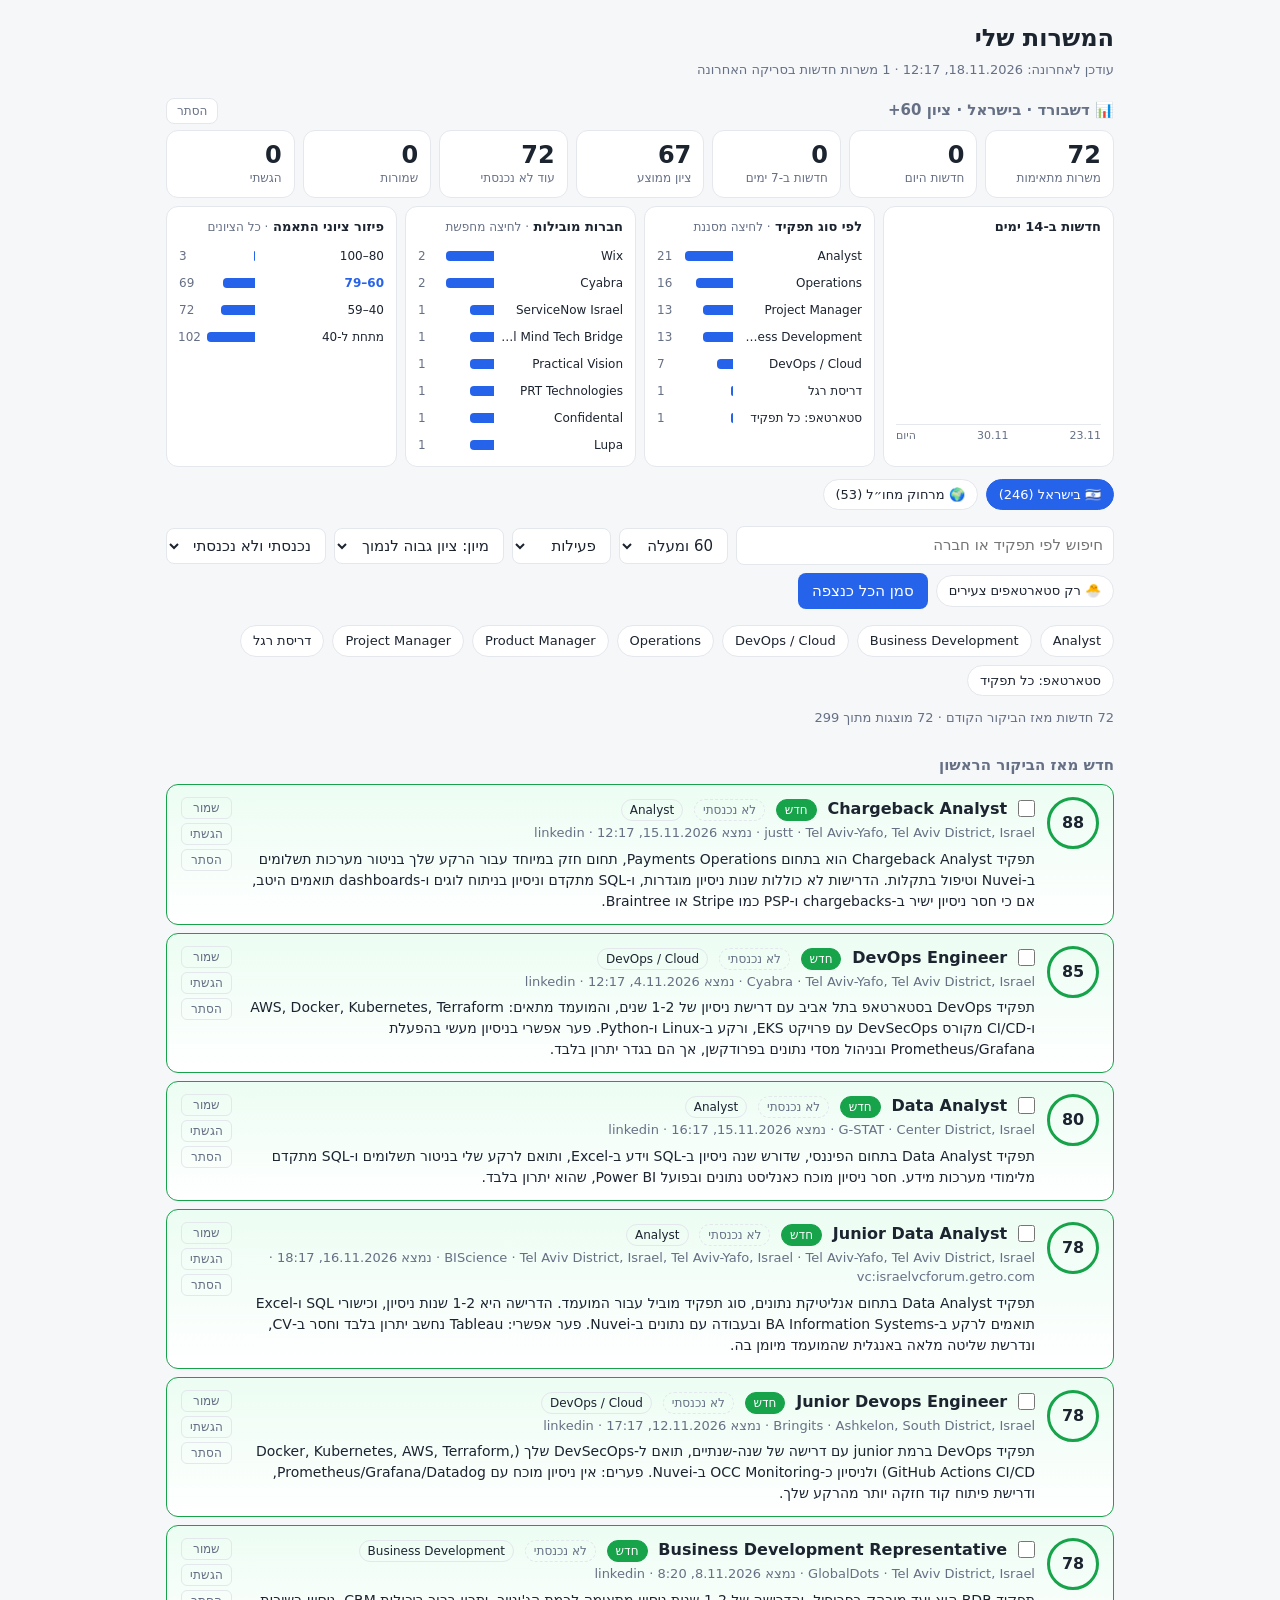
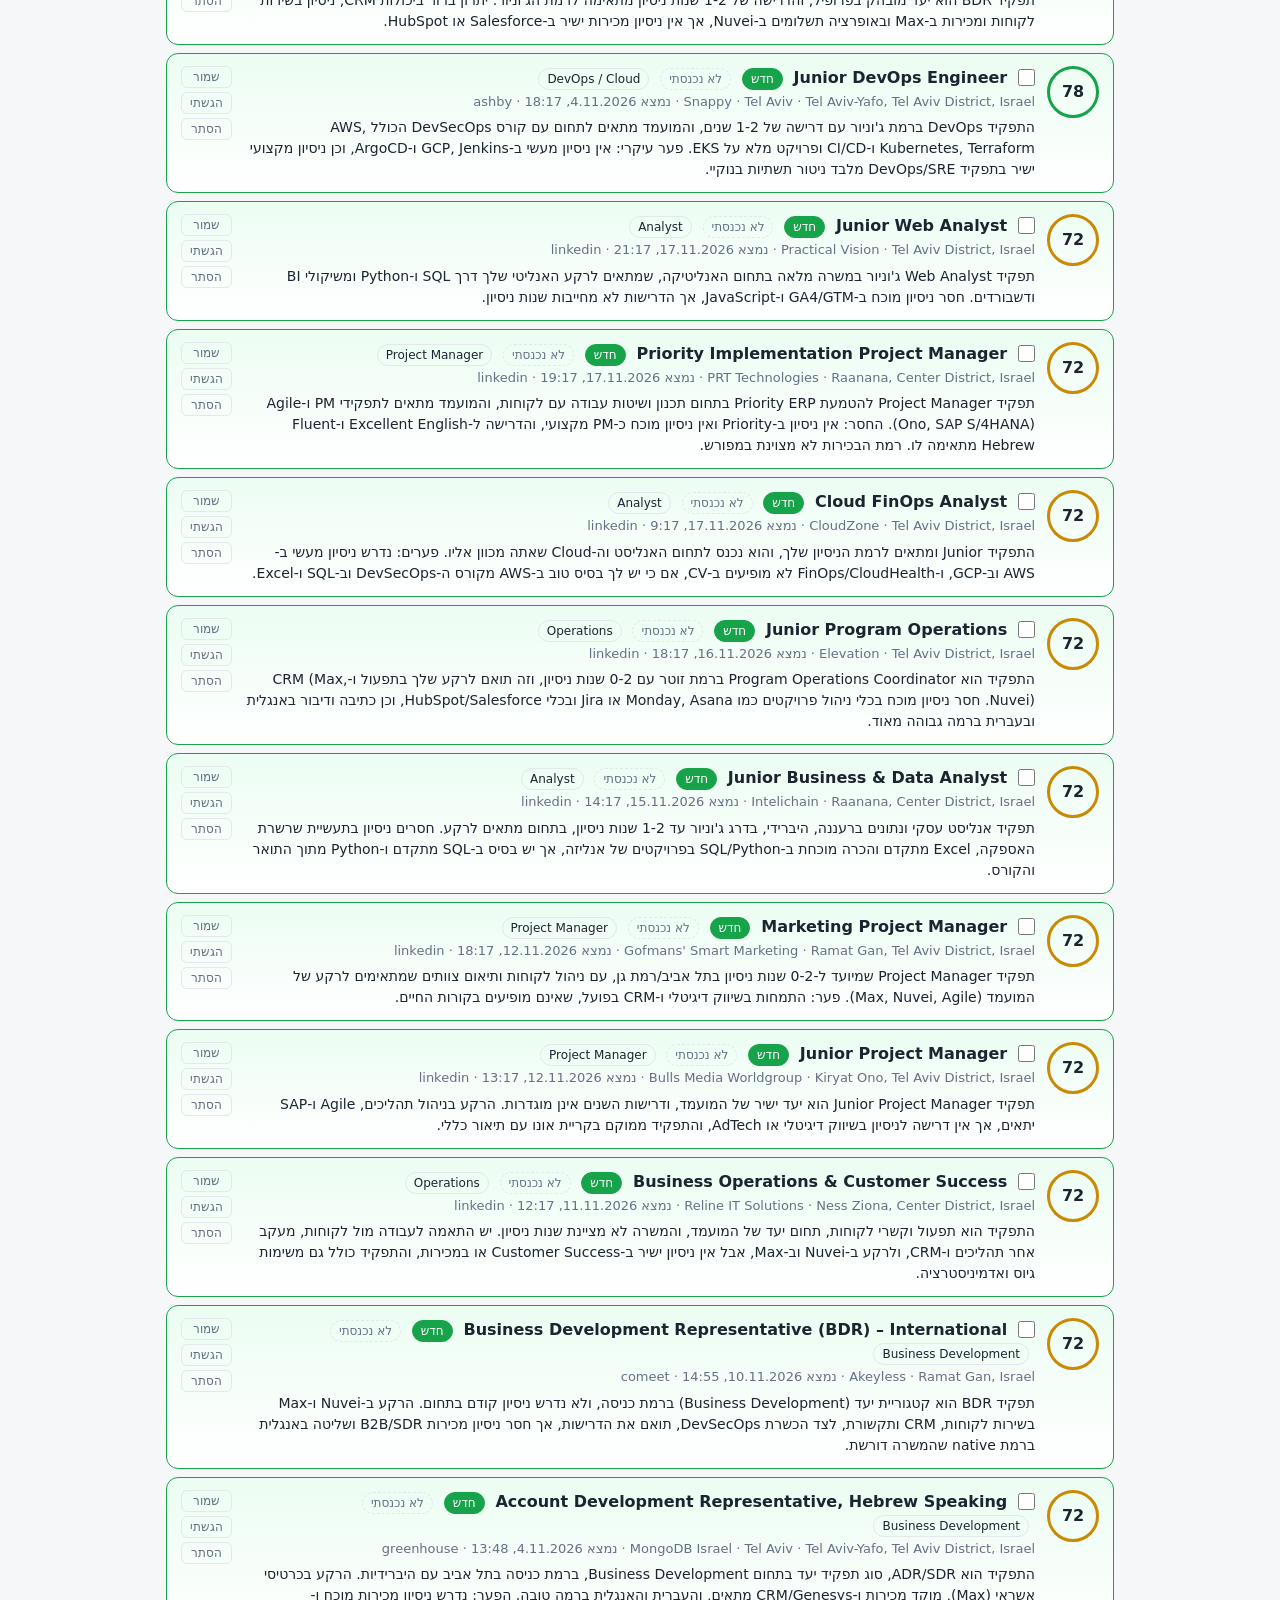
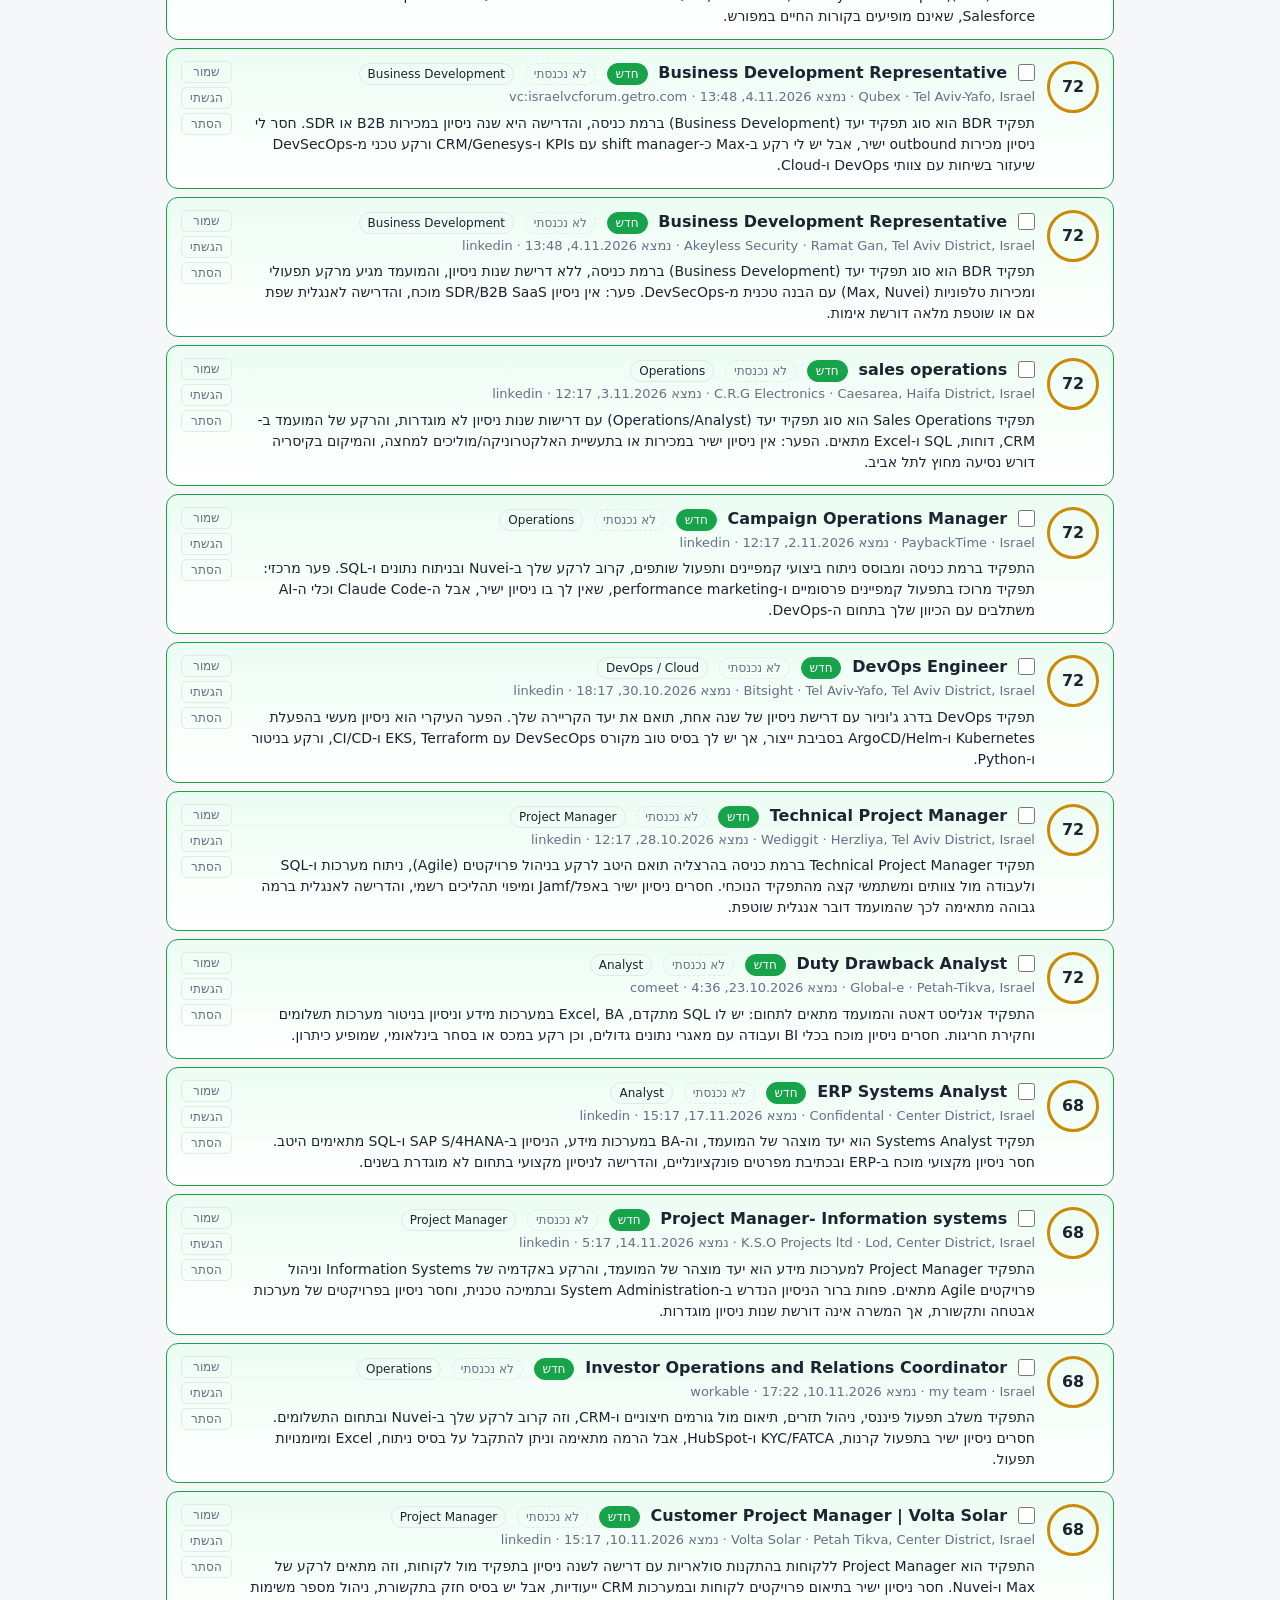
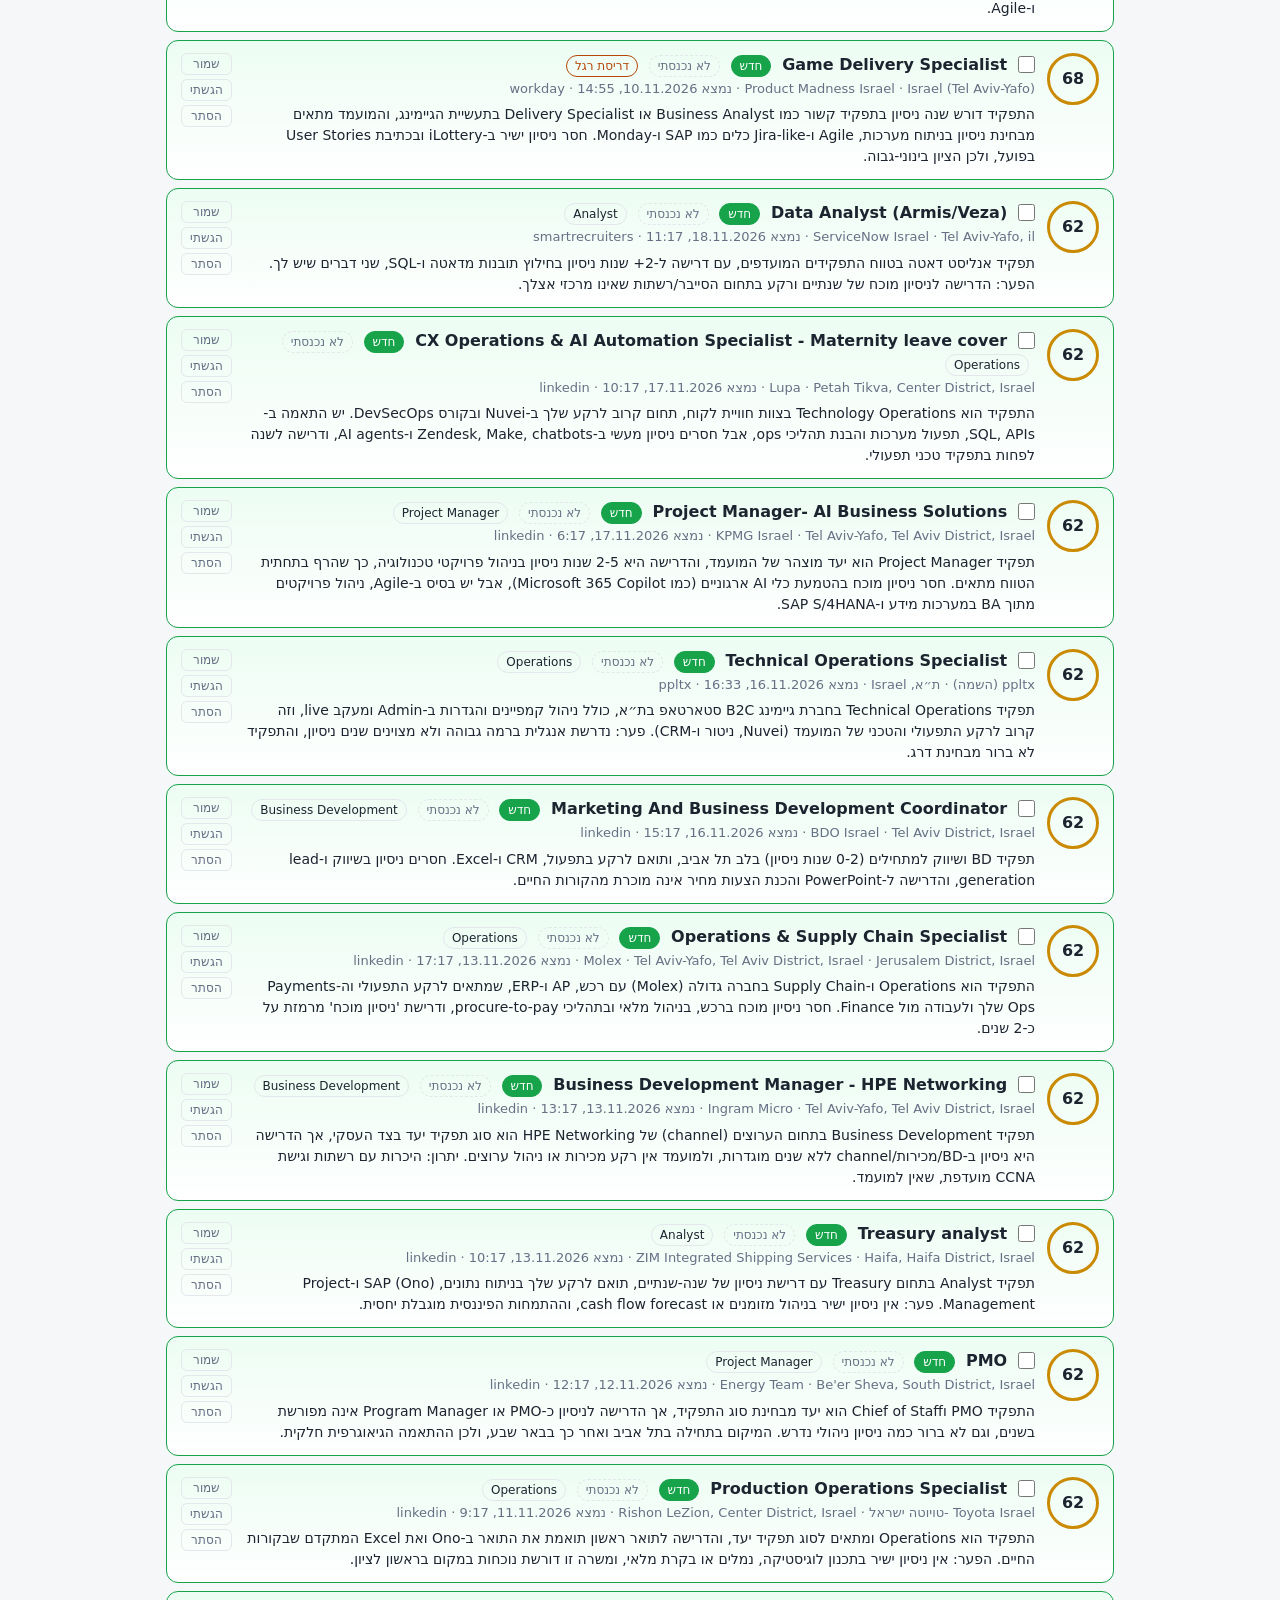
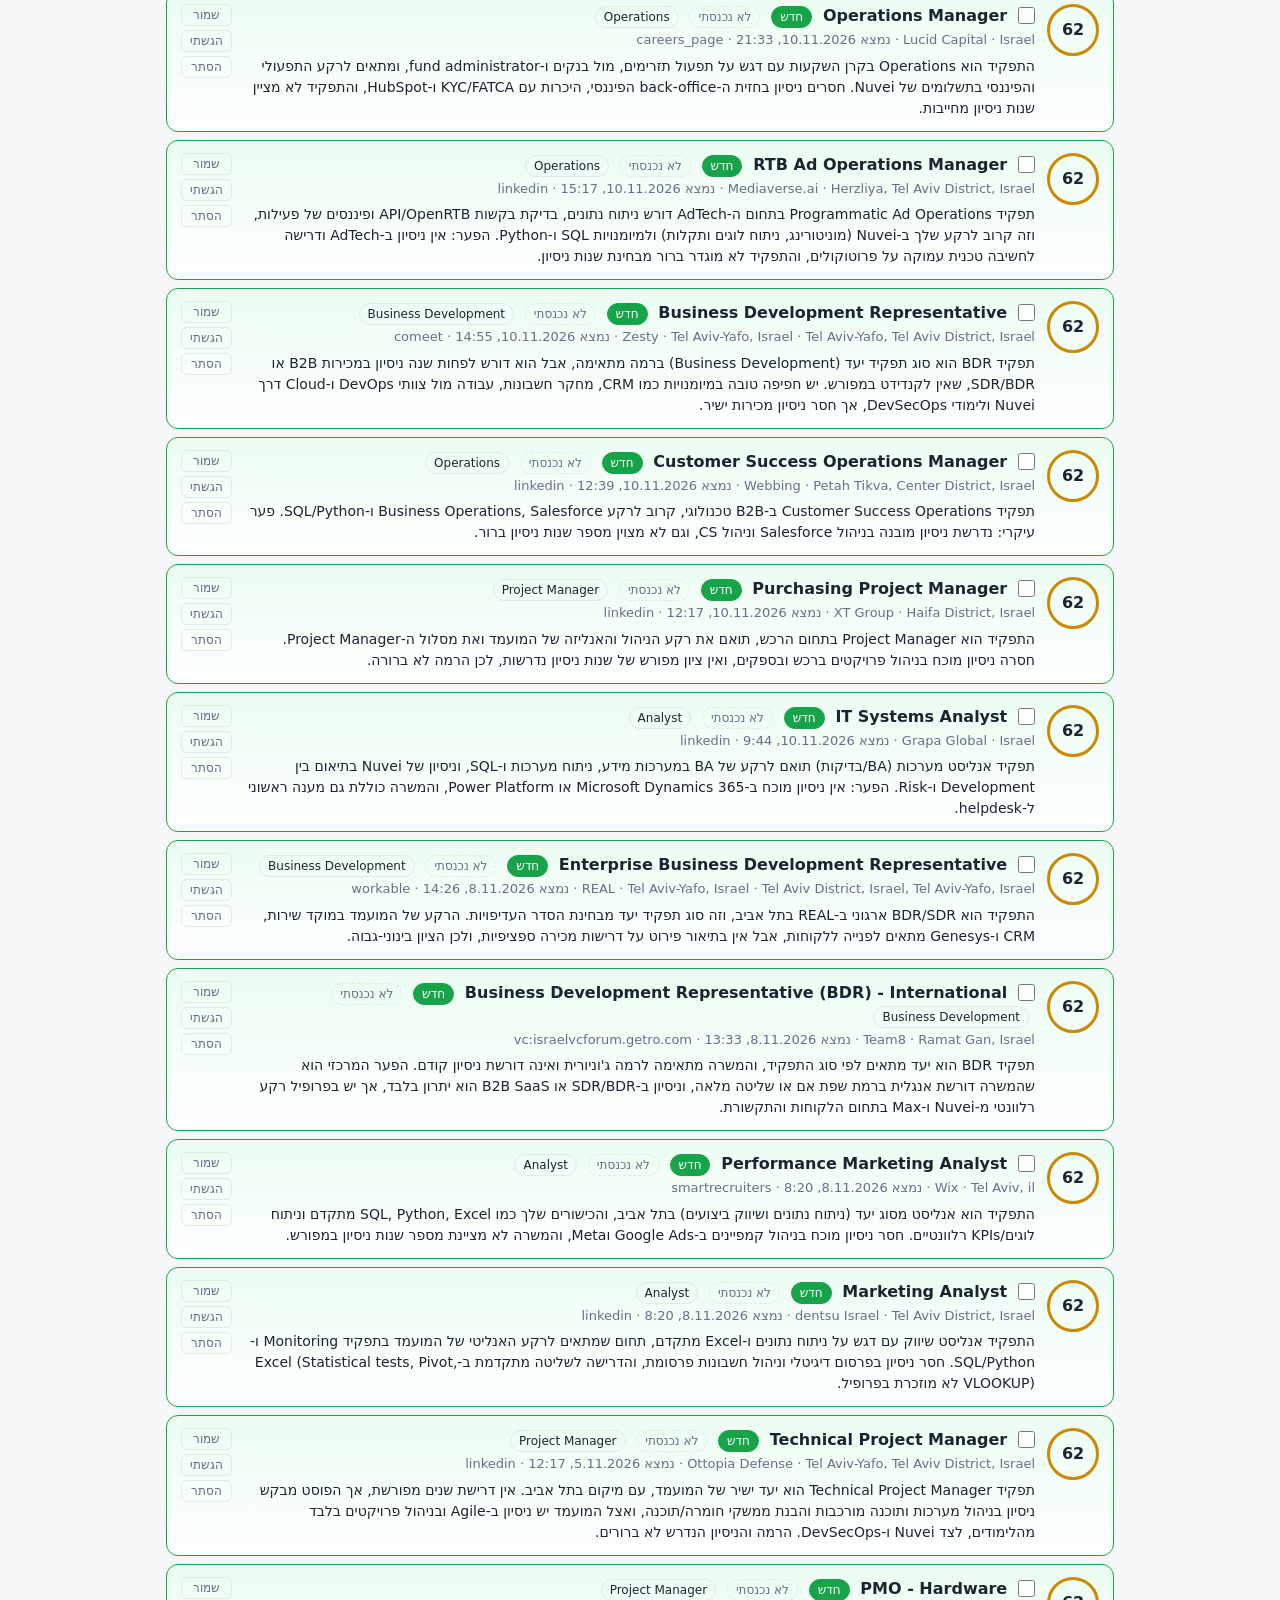
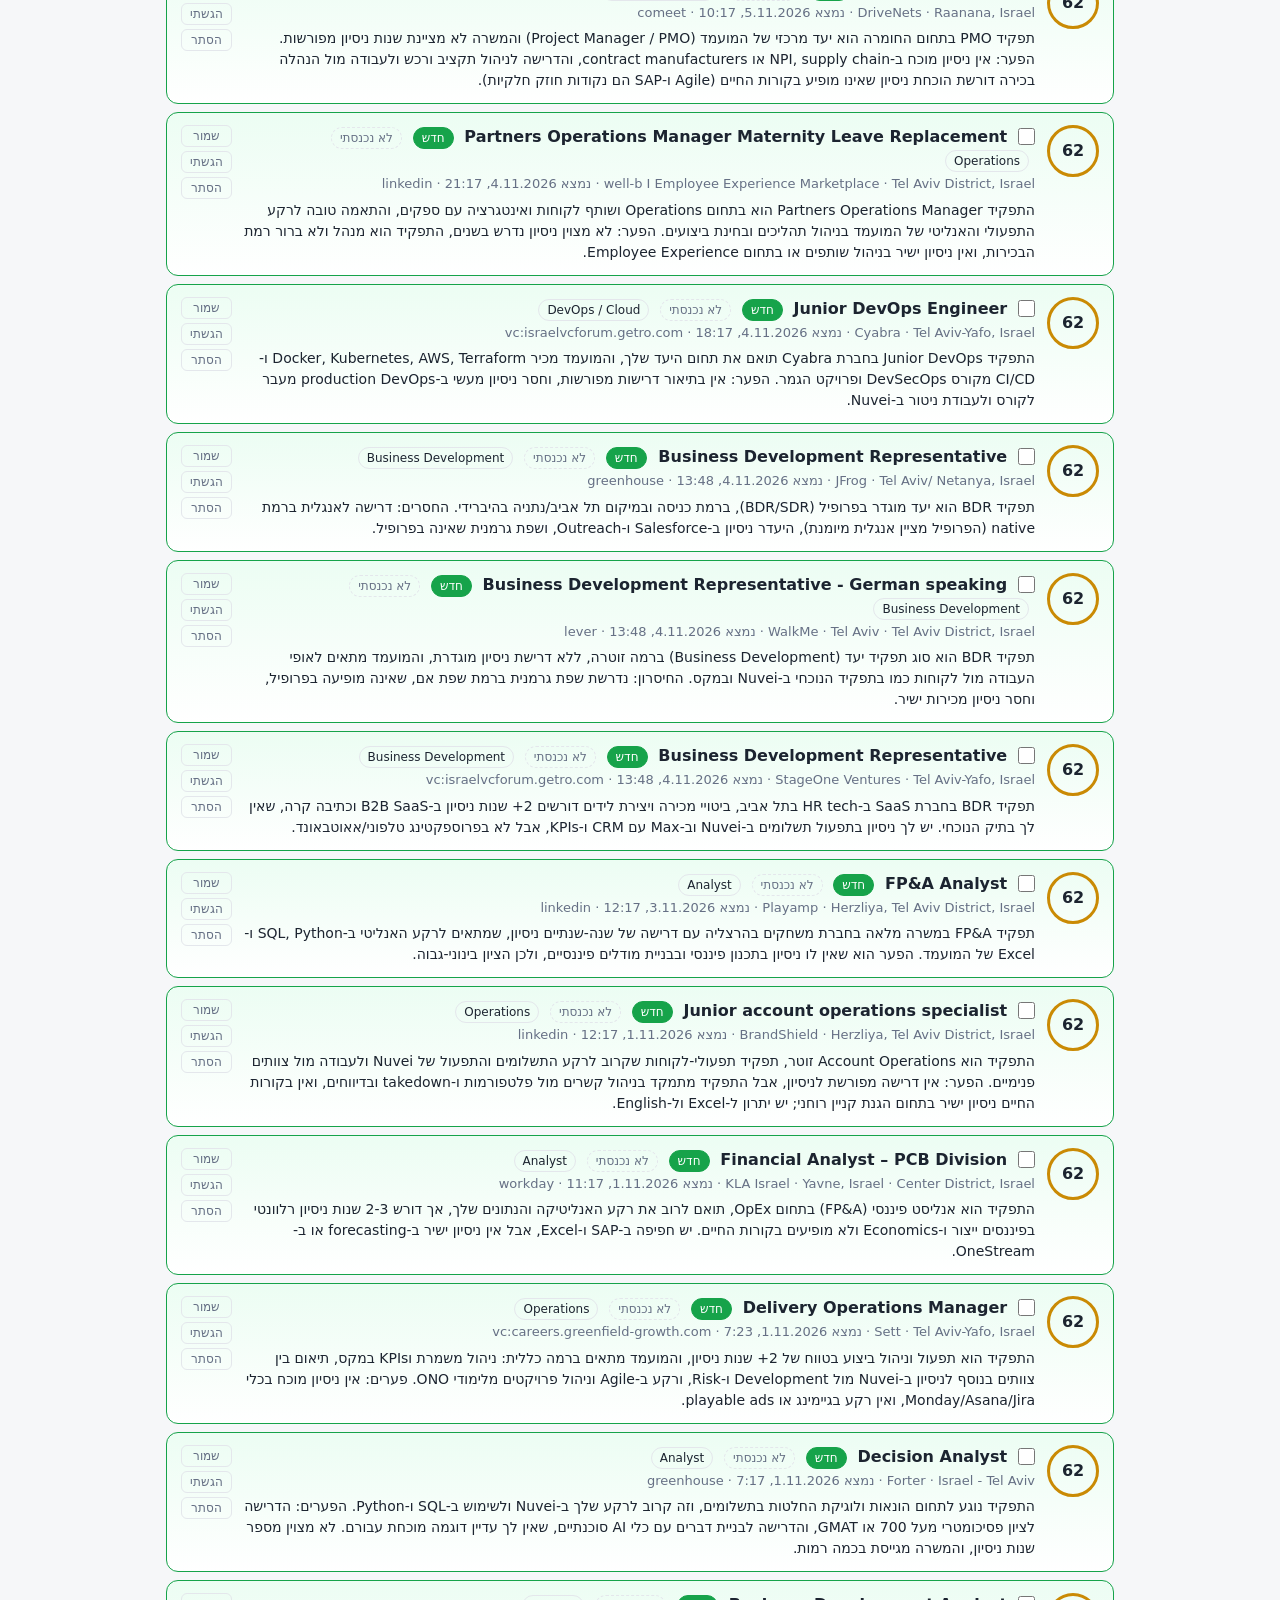
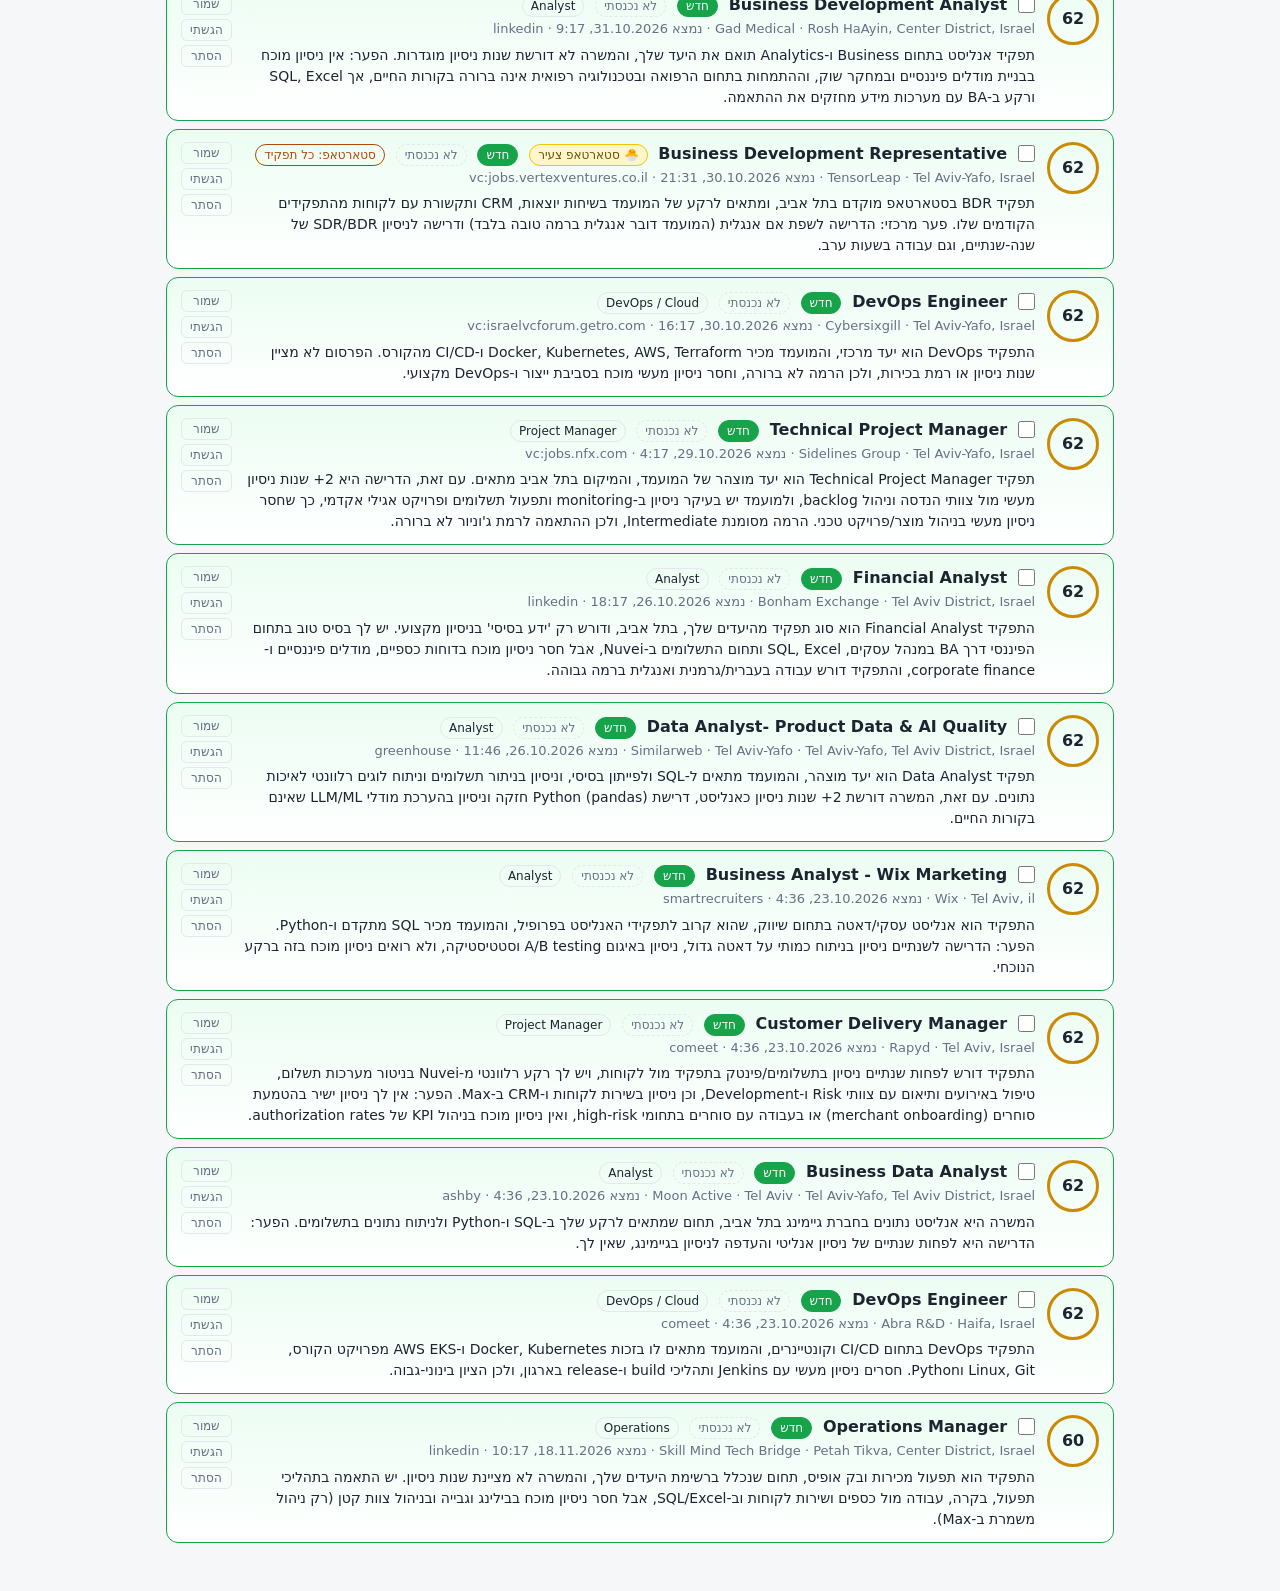
==== commit 97b11bf3: "Keep 'applied' / 'saved' marks after a job leaves the site Marks were shown only for jobs still list" ====
--- a/docs/index.html
+++ b/docs/index.html
@@ -194,6 +194,48 @@
 const esc = (s) => String(s ?? "").replace(/[&<>"']/g, c => ({ "&": "&amp;", "<": "&lt;", ">": "&gt;", '"': "&quot;", "'": "&#39;" }[c]));
 const fmt = (iso) => iso ? new Date(iso).toLocaleString("he-IL", { dateStyle: "short", timeStyle: "short" }) : "";
 const isNew = (j) => !lastVisit || Date.parse(j.first_seen) > Date.parse(lastVisit);
+// Every job ever listed (data/archive.json), so a mark outlives the listing: a job that closed, aged out,
+// or came back under another id (same company + title, e.g. a VC-board copy replacing the LinkedIn one).
+let archive = {};
+const norm = (s) => String(s || "").toLowerCase().replace(/[^a-z0-9\u0590-\u05ff]+/g, "");
+const keyOf = (j) => norm(j.company) + "|" + norm(j.title);
+let markByKey = {};
+function indexMarks() {
+  const byId = Object.fromEntries(data.jobs.map(j => [j.id, j]));
+  markByKey = {};
+  for (const [id, m] of Object.entries(marks)) {
+    const info = byId[id] || archive[id];
+    if (info) markByKey[keyOf(info)] = m;
+  }
+}
+const markOf = (j) => marks[j.id] || markByKey[keyOf(j)];
+function setMark(j, mark) {
+  const k = keyOf(j), off = markOf(j) === mark;
+  for (const id of Object.keys(marks)) {  // clear every id this job has had, then set the new mark once
+    const info = data.jobs.find(x => x.id === id) || archive[id];
+    if (id === j.id || (info && keyOf(info) === k)) delete marks[id];
+  }
+  if (!off) marks[j.id] = mark;
+  store.set("marks", marks);
+  indexMarks();
+}
+// Marked jobs (saved / applied / hidden) that are no longer on the site, from the archive.
+function goneMarked(view) {
+  const live = new Set(data.jobs.map(keyOf));
+  const ids = new Set(data.jobs.map(j => j.id));
+  const out = [], seen = new Set();
+  let unknown = 0;
+  for (const [id, m] of Object.entries(marks)) {
+    if (m !== view || ids.has(id)) continue;
+    const info = archive[id];
+    if (!info) { unknown++; continue; }
+    const k = keyOf(info);
+    if (live.has(k) || seen.has(k)) continue;
+    seen.add(k);
+    out.push({ ...info, id, gone: true });
+  }
+  return { out, unknown };
+}
 
 function renderCats() {
   const cats = [...new Set(data.jobs.map(j => j.category).filter(Boolean))].sort();
@@ -223,7 +265,7 @@
 function jobHtml(j) {
   const s = j.score ?? 0;
   const cls = s >= 75 ? "hi" : s >= 55 ? "mid" : "";
-  const m = marks[j.id];
+  const m = markOf(j);
   return `<article class="job ${isNew(j) ? "is-new" : ""}">
     <div class="score ${cls}" title="ציון התאמה">${j.score ?? "–"}</div>
     <div>
@@ -231,10 +273,10 @@
       <a class="title" data-open="${j.id}" href="${esc(j.url)}" target="_blank" rel="noopener">${esc(j.title)}</a>
       ${j.broad === "early-stage startup" ? '<span class="tag chick" title="סטארטאפ בשלב מוקדם">🐣 סטארטאפ צעיר</span>' : ""}
       ${j.remote ? '<span class="tag" title="עבודה מלאה מרחוק מישראל">🌍 מרחוק</span>' : ""}
-      ${isNew(j) ? '<span class="tag new">חדש</span>' : ""}
+      ${j.gone ? '<span class="tag" title="המשרה כבר לא מופיעה בסריקה (נסגרה או ישנה)">ירדה מהאתר</span>' : isNew(j) ? '<span class="tag new">חדש</span>' : ""}
       ${openedTag(j)}
       ${j.category ? `<span class="tag ${j.broad ? "broad" : ""}">${esc(j.category)}</span>` : ""}
-      <div class="meta">${esc(j.company)} · ${esc(j.location)} · נמצא ${fmt(j.first_seen)} · ${esc(j.source)}</div>
+      <div class="meta">${esc(j.company)} · ${esc(j.location)} · נמצא ${fmt(j.first_seen)}${j.source ? " · " + esc(j.source) : ""}</div>
       ${j.reason ? `<div class="reason">${esc(j.reason)}</div>` : ""}
     </div>
     <div class="actions">
@@ -249,12 +291,14 @@
   const q = $("q").value.trim().toLowerCase();
   const min = +$("minScore").value;
   const view = $("view").value;
-  const jobs = data.jobs.filter(j => {
-    const m = marks[j.id];
+  const marked = view !== "active";  // saved / applied / hidden show every marked job, whatever the other filters
+  const gone = marked ? goneMarked(view) : { out: [], unknown: 0 };
+  const jobs = data.jobs.concat(gone.out).filter(j => {
+    const m = markOf(j);
     if (view === "active" ? m === "hidden" : m !== view) return false;
-    if ((j.score ?? 0) < min) return false;
-    if (activeCats.size && !activeCats.has(j.category)) return false;
-    if ((section === "remote") !== !!j.remote) return false;
+    if (!marked && (j.score ?? 0) < min) return false;
+    if (!marked && activeCats.size && !activeCats.has(j.category)) return false;
+    if (!marked && (section === "remote") !== !!j.remote) return false;
     if (chickOnly && j.broad !== "early-stage startup") return false;
     const of = $("openedFilter").value;
     if (of && (of === "yes") !== !!opened[j.id]) return false;
@@ -270,14 +314,16 @@
     company: (a, b) => (a.company || "").localeCompare(b.company || "", "he") || byScore(a, b),
   }[$("sort").value] || byScore;
   store.set("sort", $("sort").value);
-  const fresh = jobs.filter(isNew).sort(cmp);
-  const older = jobs.filter(j => !isNew(j)).sort(cmp);
+  const fresh = marked ? [] : jobs.filter(isNew).sort(cmp);
+  const older = marked ? jobs.sort(cmp) : jobs.filter(j => !isNew(j)).sort(cmp);
 
   renderDash();
-  $("summary").textContent = `${fresh.length} חדשות מאז הביקור הקודם · ${jobs.length} מוצגות מתוך ${data.jobs.length}`;
+  $("summary").textContent = marked
+    ? `${jobs.length} משרות${gone.out.length ? ` (${gone.out.length} מהן כבר ירדו מהאתר)` : ""}${gone.unknown ? ` · עוד ${gone.unknown} סומנו במשרות ישנות שאין עליהן פרטים` : ""}`
+    : `${fresh.length} חדשות מאז הביקור הקודם · ${jobs.length} מוצגות מתוך ${data.jobs.length}`;
   let html = "";
   if (fresh.length) html += `<div class="section-title">חדש מאז ${lastVisit ? fmt(lastVisit) : "הביקור הראשון"}</div>` + fresh.map(jobHtml).join("");
-  if (older.length) html += `<div class="section-title">כבר ראית</div>` + older.map(jobHtml).join("");
+  if (older.length) html += (marked ? "" : `<div class="section-title">כבר ראית</div>`) + older.map(jobHtml).join("");
   $("list").innerHTML = html || `<div class="empty">אין משרות שמתאימות לסינון הנוכחי</div>`;
   // Left, middle or ctrl-click on the title all count as opening the job.
   $("list").querySelectorAll("a[data-open]").forEach(a => {
@@ -305,8 +351,8 @@
   renderBulk();
   $("list").querySelectorAll("button[data-mark]").forEach(b => b.onclick = () => {
     const { id, mark } = b.dataset;
-    marks[id] === mark ? delete marks[id] : (marks[id] = mark);
-    store.set("marks", marks);
+    const j = data.jobs.find(x => x.id === id) || { id, ...(archive[id] || {}) };
+    setMark(j, mark);
     render();
   });
 }
@@ -327,13 +373,18 @@
 function renderDash() {
   const min = +$("minScore").value;
   const inSec = data.jobs.filter(j => (section === "remote") === !!j.remote);
-  const live = inSec.filter(j => marks[j.id] !== "hidden");
+  const live = inSec.filter(j => markOf(j) !== "hidden");
   const good = live.filter(j => (j.score ?? 0) >= min);
   const day = 864e5, now = Date.now();
   const since = (ms) => good.filter(j => now - Date.parse(j.first_seen) < ms).length;
   const today = new Date(); today.setHours(0, 0, 0, 0);
   const avg = good.length ? Math.round(good.reduce((a, j) => a + (j.score ?? 0), 0) / good.length) : 0;
-  const cnt = (m) => inSec.filter(j => marks[j.id] === m).length;
+  // saved / applied count every marked job, in both sections and including ones no longer listed
+  const cnt = (m) => { const ks = new Set(); let n = 0;
+    for (const [id, v] of Object.entries(marks)) { if (v !== m) continue;
+      const info = data.jobs.find(x => x.id === id) || archive[id];
+      if (!info) { n++; continue; } ks.add(keyOf(info)); }
+    return ks.size + n; };
   $("dashScope").textContent = `· ${section === "remote" ? "מרחוק מחו״ל" : "בישראל"} · ציון ${min}+`;
   const kpis = [
     [good.length, "משרות מתאימות"],
@@ -420,10 +471,15 @@
   .then(r => r.ok ? r.json() : Promise.reject(r.status))
   .then(d => {
     data = d;
+    indexMarks();
     $("status").textContent = `עודכן לאחרונה: ${fmt(d.updated)} · ${d.new_this_run ?? 0} משרות חדשות בסריקה האחרונה`;
     renderSections(); renderCats(); render();
   })
   .catch(() => { $("status").textContent = "עדיין אין נתונים. הסריקה הראשונה תרוץ בקרוב."; });
+fetch("data/archive.json", { cache: "no-store" })
+  .then(r => r.ok ? r.json() : {})
+  .then(a => { archive = a || {}; if (data.jobs.length) { indexMarks(); render(); } })
+  .catch(() => {});
 </script>
 </body>
 </html>
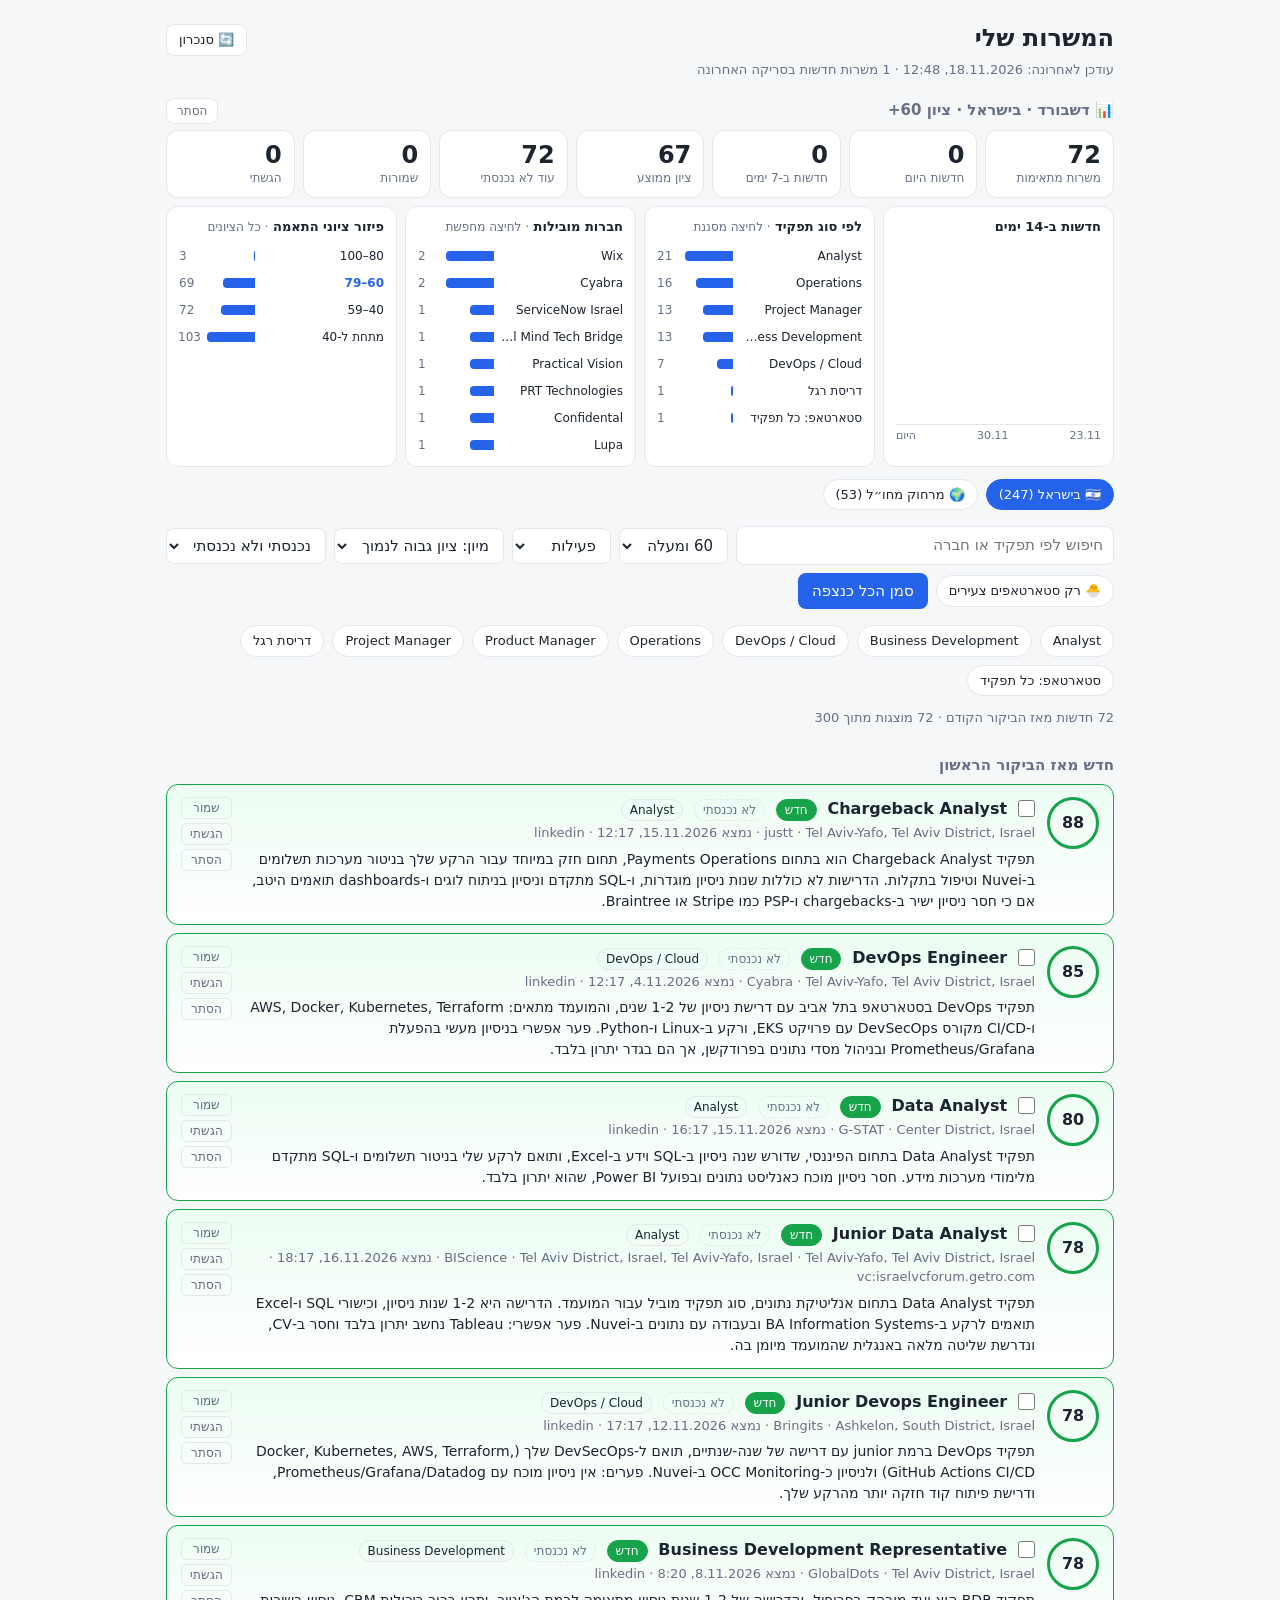
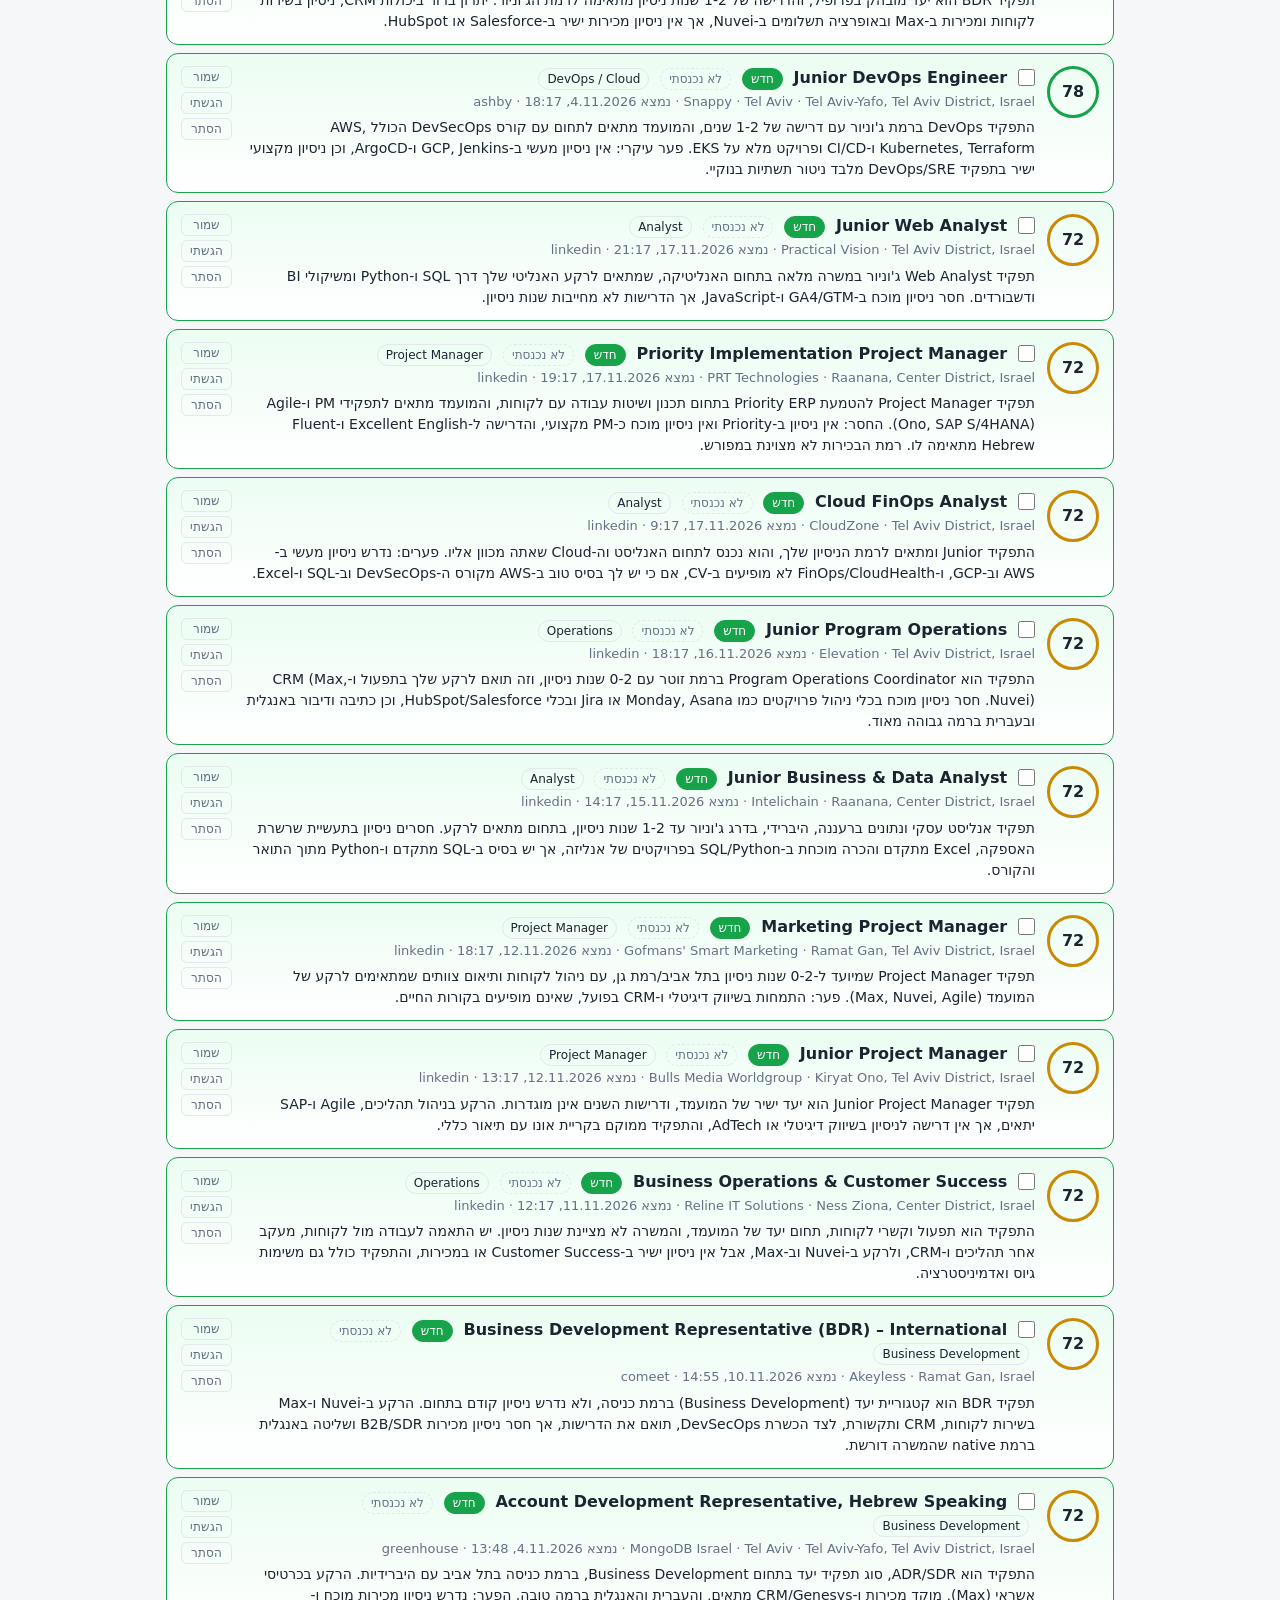
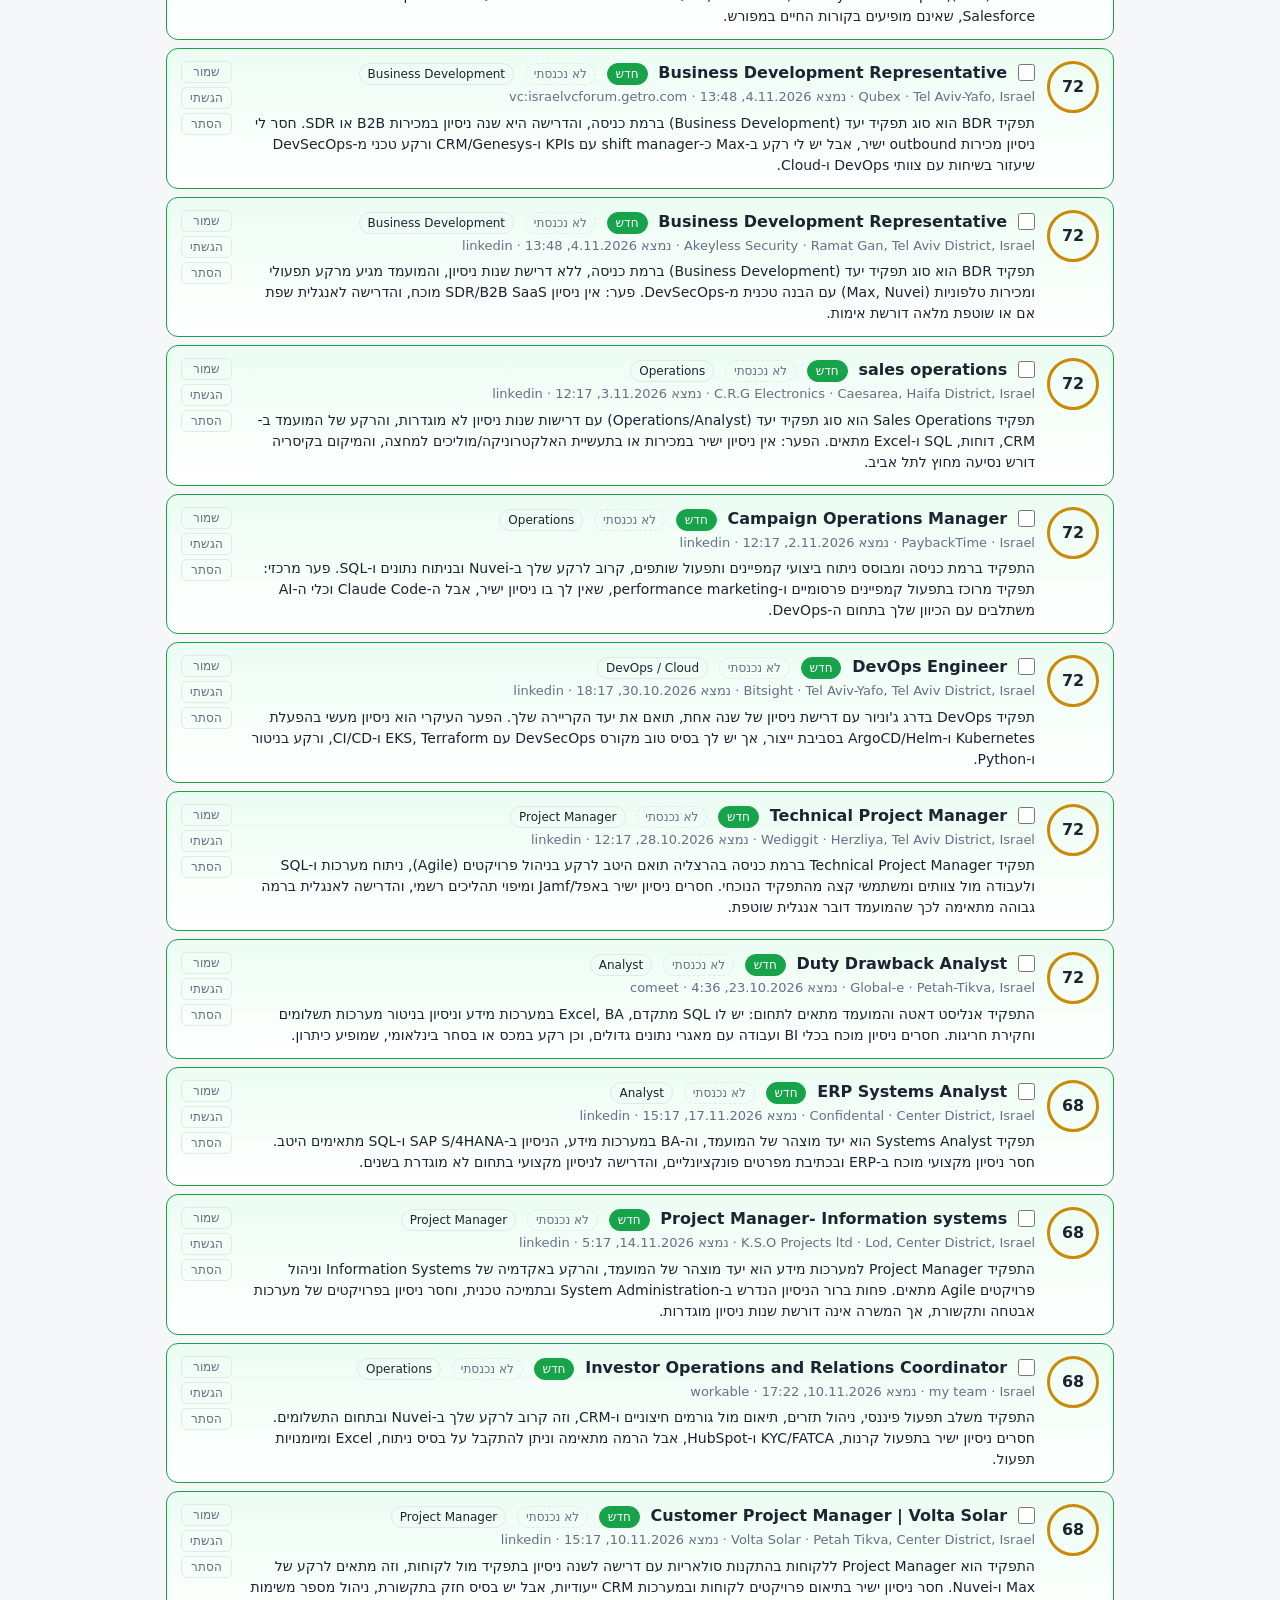
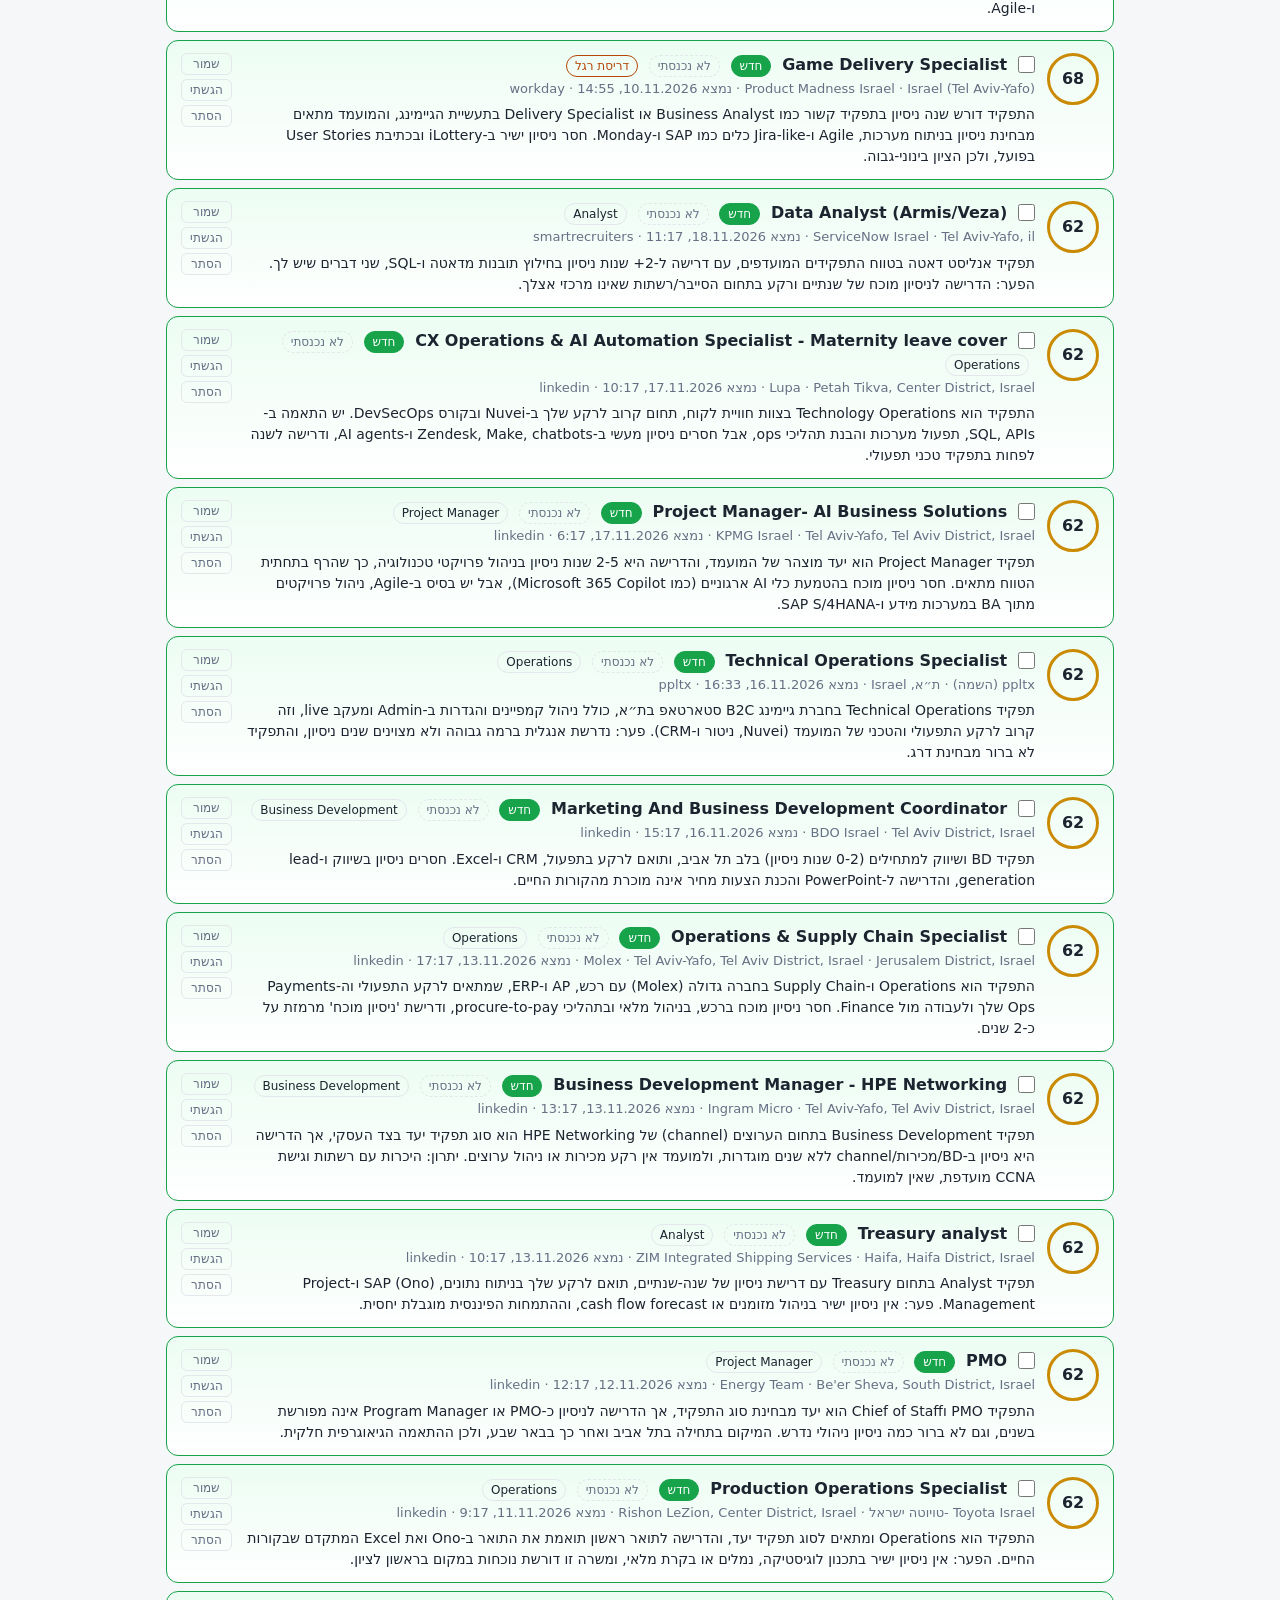
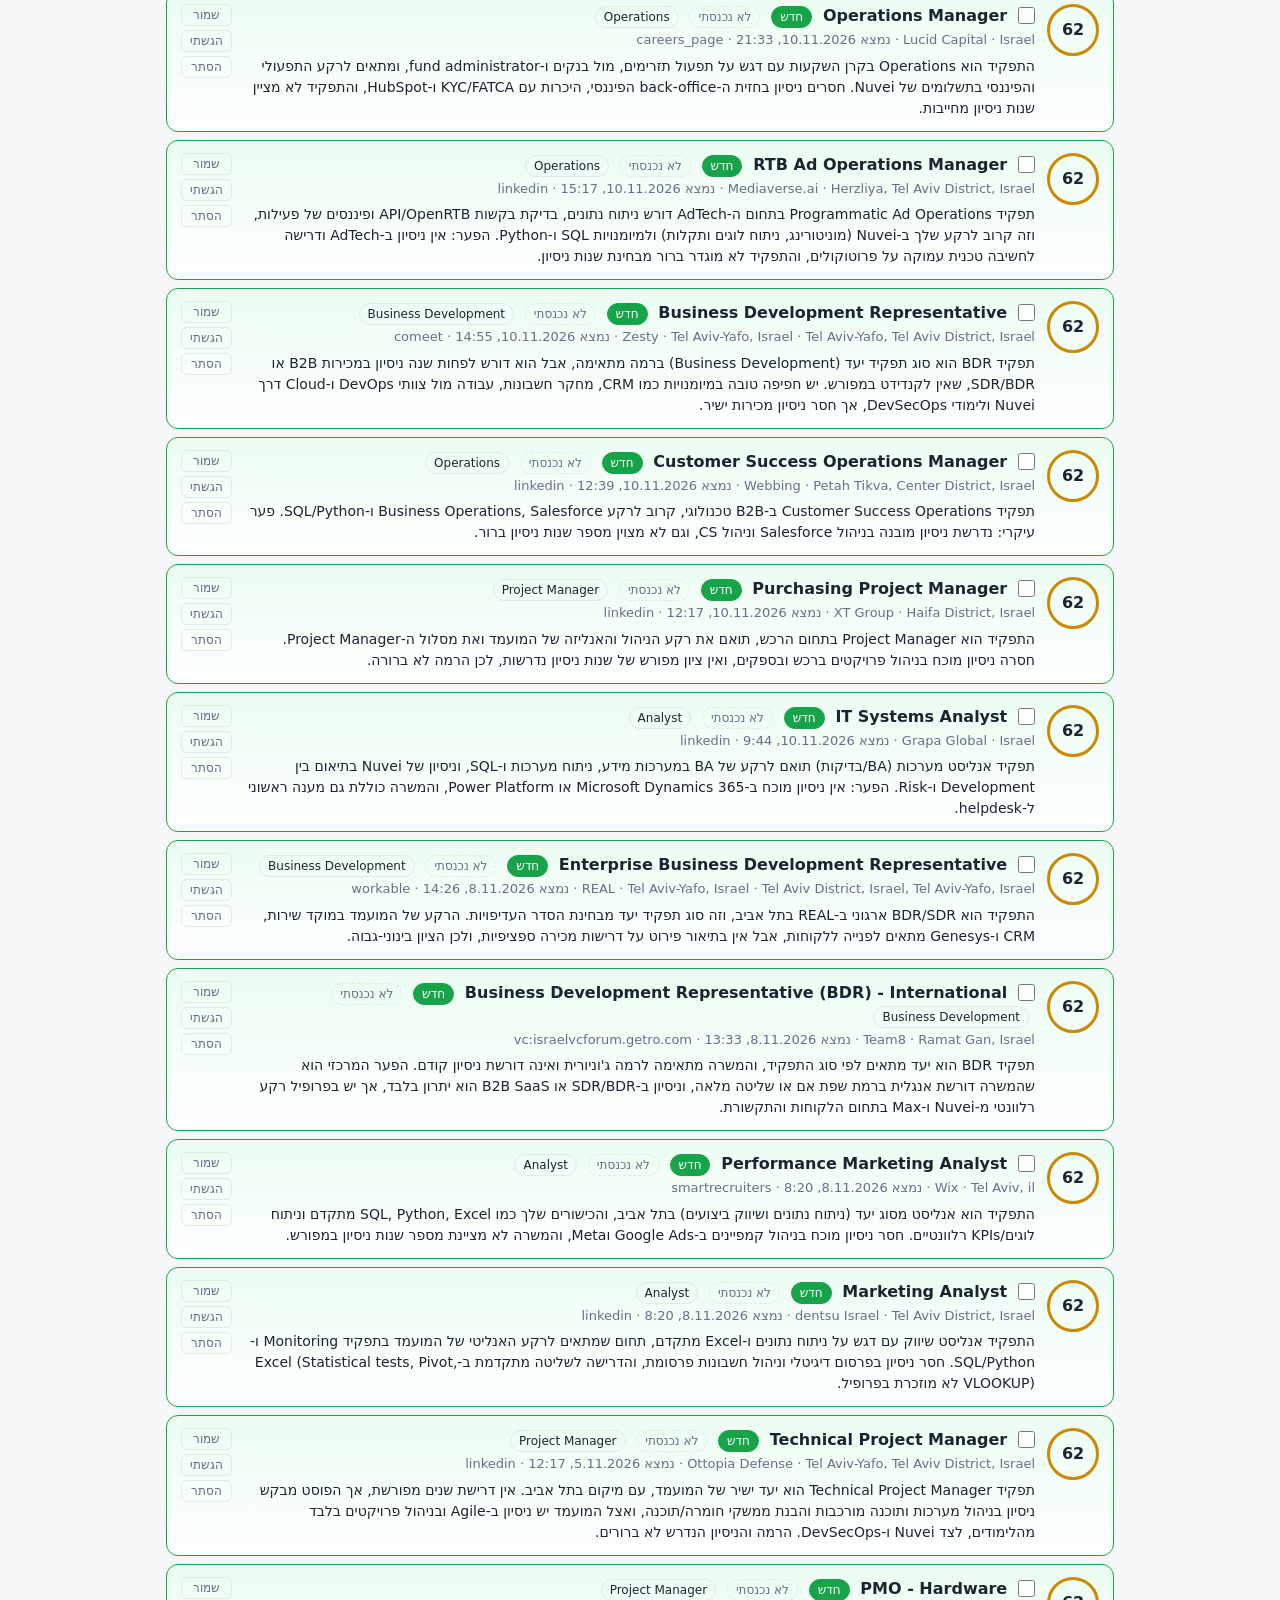
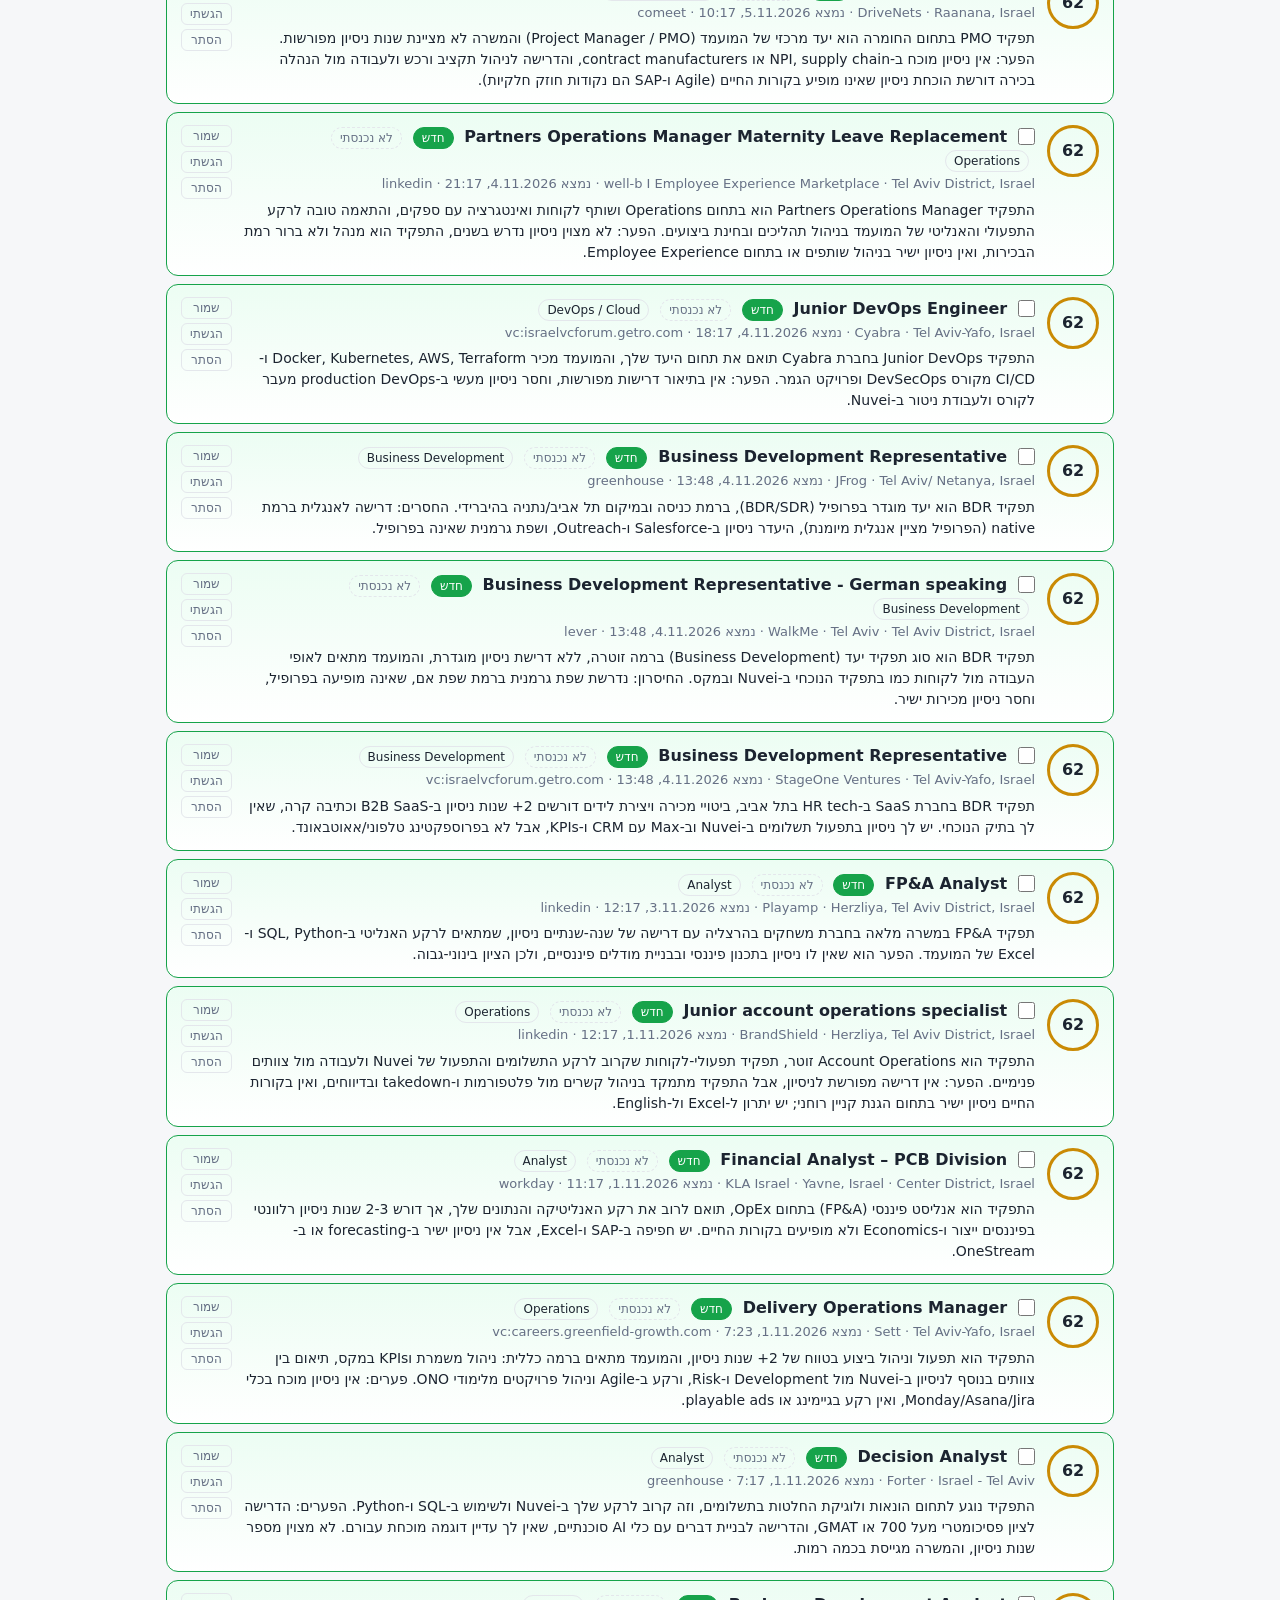
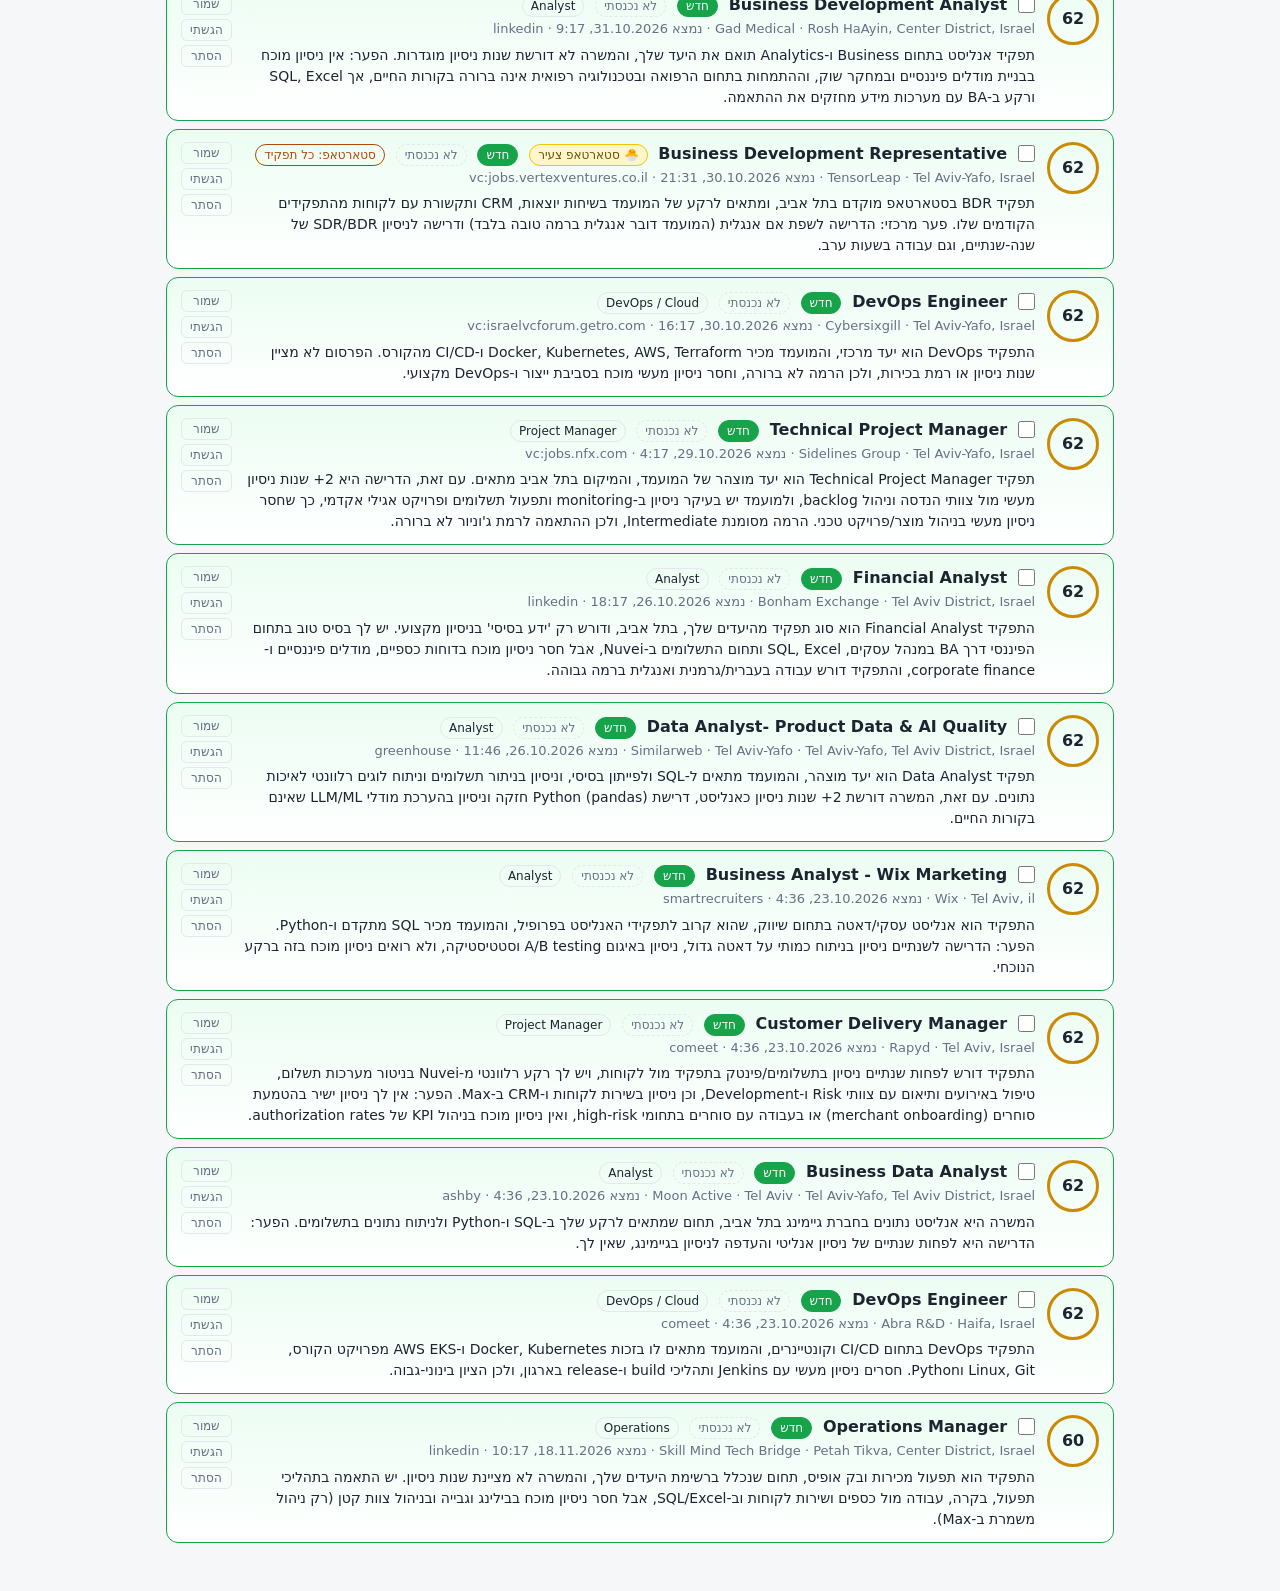
==== commit 72e5af06: "Sync marks between devices with a shared code A small Cloudflare Pages Function (/api/sync) keeps sa" ====
--- a/docs/index.html
+++ b/docs/index.html
@@ -95,6 +95,19 @@
   .hb .num { color: var(--muted); font-variant-numeric: tabular-nums; text-align: end; }
   .tip { position: fixed; z-index: 20; pointer-events: none; background: var(--text); color: var(--bg); font-size: 12px;
     padding: 4px 8px; border-radius: 6px; display: none; white-space: nowrap; }
+  .sync-btn { float: inline-end; margin-top: 4px; border: 1px solid var(--line); background: var(--card); color: var(--text);
+    border-radius: 8px; padding: 5px 12px; cursor: pointer; font: inherit; font-size: 13px; }
+  .sync-panel { display: none; clear: both; margin-top: 10px; background: var(--card); border: 1px solid var(--line);
+    border-radius: 12px; padding: 12px 14px; font-size: 14px; }
+  .sync-panel.on { display: block; }
+  .sync-panel .row { display: flex; flex-wrap: wrap; gap: 8px; align-items: center; margin-top: 8px; }
+  .sync-panel input { flex: 1 1 180px; padding: 7px 10px; border: 1px solid var(--line); border-radius: 8px;
+    background: var(--bg); color: var(--text); font: inherit; letter-spacing: 1px; direction: ltr; }
+  .sync-panel button { border: 1px solid var(--line); background: var(--bg); color: var(--text); border-radius: 8px;
+    padding: 6px 12px; cursor: pointer; font: inherit; font-size: 13px; }
+  .sync-panel button.primary { background: var(--accent); border-color: var(--accent); color: #fff; }
+  .sync-code { font: 600 18px/1.4 ui-monospace, Menlo, Consolas, monospace; letter-spacing: 2px; direction: ltr; display: inline-block; }
+  .sync-note { color: var(--muted); font-size: 13px; }
   .empty { color: var(--muted); padding: 30px 0; text-align: center; }
   @media (max-width: 560px) {
     .job { grid-template-columns: 44px 1fr; }
@@ -105,8 +118,10 @@
 </head>
 <body>
 <header>
+  <button class="sync-btn" id="syncBtn">🔄 סנכרון</button>
   <h1>המשרות שלי</h1>
   <div class="sub" id="status">טוען…</div>
+  <div class="sync-panel" id="syncPanel"></div>
 </header>
 
 <section class="dash" id="dash">
@@ -210,14 +225,17 @@
 }
 const markOf = (j) => marks[j.id] || markByKey[keyOf(j)];
 function setMark(j, mark) {
-  const k = keyOf(j), off = markOf(j) === mark;
+  const k = keyOf(j), off = markOf(j) === mark, before = { ...marks };
   for (const id of Object.keys(marks)) {  // clear every id this job has had, then set the new mark once
     const info = data.jobs.find(x => x.id === id) || archive[id];
     if (id === j.id || (info && keyOf(info) === k)) delete marks[id];
   }
+  const changed = [j.id];
+  for (const id of Object.keys(before)) if (!(id in marks)) changed.push(id);
   if (!off) marks[j.id] = mark;
   store.set("marks", marks);
   indexMarks();
+  touched(changed);
 }
 // Marked jobs (saved / applied / hidden) that are no longer on the site, from the archive.
 function goneMarked(view) {
@@ -260,6 +278,7 @@
   const now = new Date().toISOString();
   ids.forEach(id => on ? (opened[id] = opened[id] || now) : delete opened[id]);
   store.set("opened", opened);
+  touched(ids);
 }
 
 function jobHtml(j) {
@@ -333,6 +352,7 @@
       if (opened[id]) return;
       opened[id] = new Date().toISOString();
       store.set("opened", opened);
+      touched([id]);
       const tag = a.parentElement.querySelector(".tag.unopened");
       if (tag) tag.outerHTML = openedTag({ id });
     };
@@ -467,6 +487,101 @@
 $("sort").value = store.get("sort", "score");
 ["q", "minScore", "view", "openedFilter", "sort"].forEach(id => $(id).addEventListener("input", render));
 
+// ---- Sync between devices: marks and "opened" go to /api/sync under a shared code ----
+let syncCode = store.get("syncCode", "");
+let changedAt = store.get("changedAt", {});   // id -> when this device last changed the job's mark / opened
+let lastSync = store.get("lastSync", "");
+let syncState = "";                            // "", "busy", "ok", "error"
+let syncTimer = null;
+function touched(ids) {
+  const now = new Date().toISOString();
+  ids.forEach(id => changedAt[id] = now);
+  store.set("changedAt", changedAt);
+  if (syncCode) { clearTimeout(syncTimer); syncTimer = setTimeout(syncNow, 1500); }
+}
+async function api(method, body) {
+  const r = await fetch("api/sync", { method, headers: { "x-sync-code": syncCode, "content-type": "application/json" },
+    body: body ? JSON.stringify(body) : undefined, cache: "no-store" });
+  if (!r.ok) throw new Error("sync " + r.status);
+  return r.json();
+}
+async function syncNow() {
+  if (!syncCode || syncState === "busy") return;
+  syncState = "busy"; renderSync();
+  try {
+    const server = {};
+    (await api("GET")).marks.forEach(r => server[r.job_id] = r);
+    let changed = false;
+    // newer on the server: take it
+    for (const [id, r] of Object.entries(server)) {
+      if ((changedAt[id] || "") >= r.updated_at) continue;
+      r.status ? (marks[id] = r.status) : delete marks[id];
+      r.opened_at ? (opened[id] = r.opened_at) : delete opened[id];
+      changedAt[id] = r.updated_at;
+      changed = true;
+    }
+    // newer here (or never sent): send it
+    const ids = new Set([...Object.keys(marks), ...Object.keys(opened), ...Object.keys(changedAt)]);
+    const updates = [];
+    for (const id of ids) {
+      const r = server[id], at = changedAt[id] || "1970-01-01T00:00:00.000Z";
+      if (r && r.updated_at >= at) continue;
+      if (!r && !marks[id] && !opened[id]) continue;
+      updates.push({ job_id: id, status: marks[id] || null, opened_at: opened[id] || null,
+                     updated_at: changedAt[id] || new Date().toISOString() });
+    }
+    if (updates.length) await api("POST", { updates });
+    store.set("marks", marks); store.set("opened", opened); store.set("changedAt", changedAt);
+    lastSync = new Date().toISOString(); store.set("lastSync", lastSync);
+    syncState = "ok";
+    if (changed && data.jobs.length) { indexMarks(); render(); }
+  } catch (e) {
+    syncState = "error";
+  }
+  renderSync();
+}
+function newCode() {
+  const abc = "ABCDEFGHJKLMNPQRSTUVWXYZ23456789", b = crypto.getRandomValues(new Uint8Array(20));
+  return [...b].map(x => abc[x % abc.length]).join("");
+}
+const pretty = (c) => c.replace(/(.{4})(?=.)/g, "$1-");
+let panelOpen = false;
+function renderSync() {
+  const st = { busy: "מסנכרן…", ok: `מסונכרן ✓ ${lastSync ? fmt(lastSync) : ""}`, error: "⚠️ הסנכרון נכשל, ננסה שוב" }[syncState] || "";
+  $("syncBtn").textContent = syncCode ? (syncState === "error" ? "⚠️ סנכרון" : "🔄 מסונכרן") : "🔄 סנכרון";
+  $("syncPanel").classList.toggle("on", panelOpen);
+  if (!panelOpen) return;
+  $("syncPanel").innerHTML = syncCode ? `
+    <div>המכשיר הזה מסונכרן. כדי לחבר מכשיר נוסף, פתח בו את האתר, לחץ "סנכרון" והכנס את הקוד:</div>
+    <div class="row"><span class="sync-code">${esc(pretty(syncCode))}</span><button id="syncCopy">העתק</button></div>
+    <div class="row"><span class="sync-note">${esc(st)}</span><button id="syncGo">סנכרן עכשיו</button><button id="syncOff">נתק את המכשיר</button></div>
+    <div class="sync-note" style="margin-top:6px">שמור על הקוד לעצמך: מי שיש לו אותו רואה ומשנה את הסימונים שלך.</div>` : `
+    <div>סנכרון שומר את "שמור", "הגשתי", "הסתר" ו"נכנסתי" בין המחשב לטלפון.</div>
+    <div class="row"><button class="primary" id="syncCreate">צור קוד חדש (במכשיר הראשון)</button></div>
+    <div class="row"><input id="syncInput" placeholder="או הכנס קוד ממכשיר אחר" autocomplete="off" autocapitalize="characters">
+      <button class="primary" id="syncJoin">חבר</button></div>
+    <div class="sync-note" id="syncMsg"></div>`;
+  const on = (id, fn) => { const el = $(id); if (el) el.onclick = fn; };
+  on("syncCreate", () => { syncCode = newCode(); store.set("syncCode", syncCode); syncNow(); renderSync(); });
+  on("syncJoin", async () => {
+    const c = ($("syncInput").value || "").toUpperCase().replace(/[^A-Z0-9]/g, "");
+    if (c.length < 16) { $("syncMsg").textContent = "הקוד קצר מדי. העתק אותו בדיוק כמו שהוא מופיע במכשיר השני."; return; }
+    syncCode = c;
+    try {
+      const got = await api("GET");
+      if (!got.marks.length && !confirm("לא נמצאו סימונים לקוד הזה. לחבר בכל זאת?")) { syncCode = ""; return; }
+    } catch { $("syncMsg").textContent = "לא הצלחתי להתחבר לשרת. נסה שוב בעוד רגע."; syncCode = ""; return; }
+    store.set("syncCode", syncCode); syncNow(); renderSync();
+  });
+  on("syncCopy", () => navigator.clipboard?.writeText(pretty(syncCode)));
+  on("syncGo", syncNow);
+  on("syncOff", () => { syncCode = ""; store.set("syncCode", ""); syncState = ""; renderSync(); });
+}
+$("syncBtn").onclick = () => { panelOpen = !panelOpen; renderSync(); };
+renderSync();
+if (syncCode) syncNow();
+document.addEventListener("visibilitychange", () => { if (!document.hidden && syncCode) syncNow(); });
+
 fetch("data/jobs.json", { cache: "no-store" })
   .then(r => r.ok ? r.json() : Promise.reject(r.status))
   .then(d => {
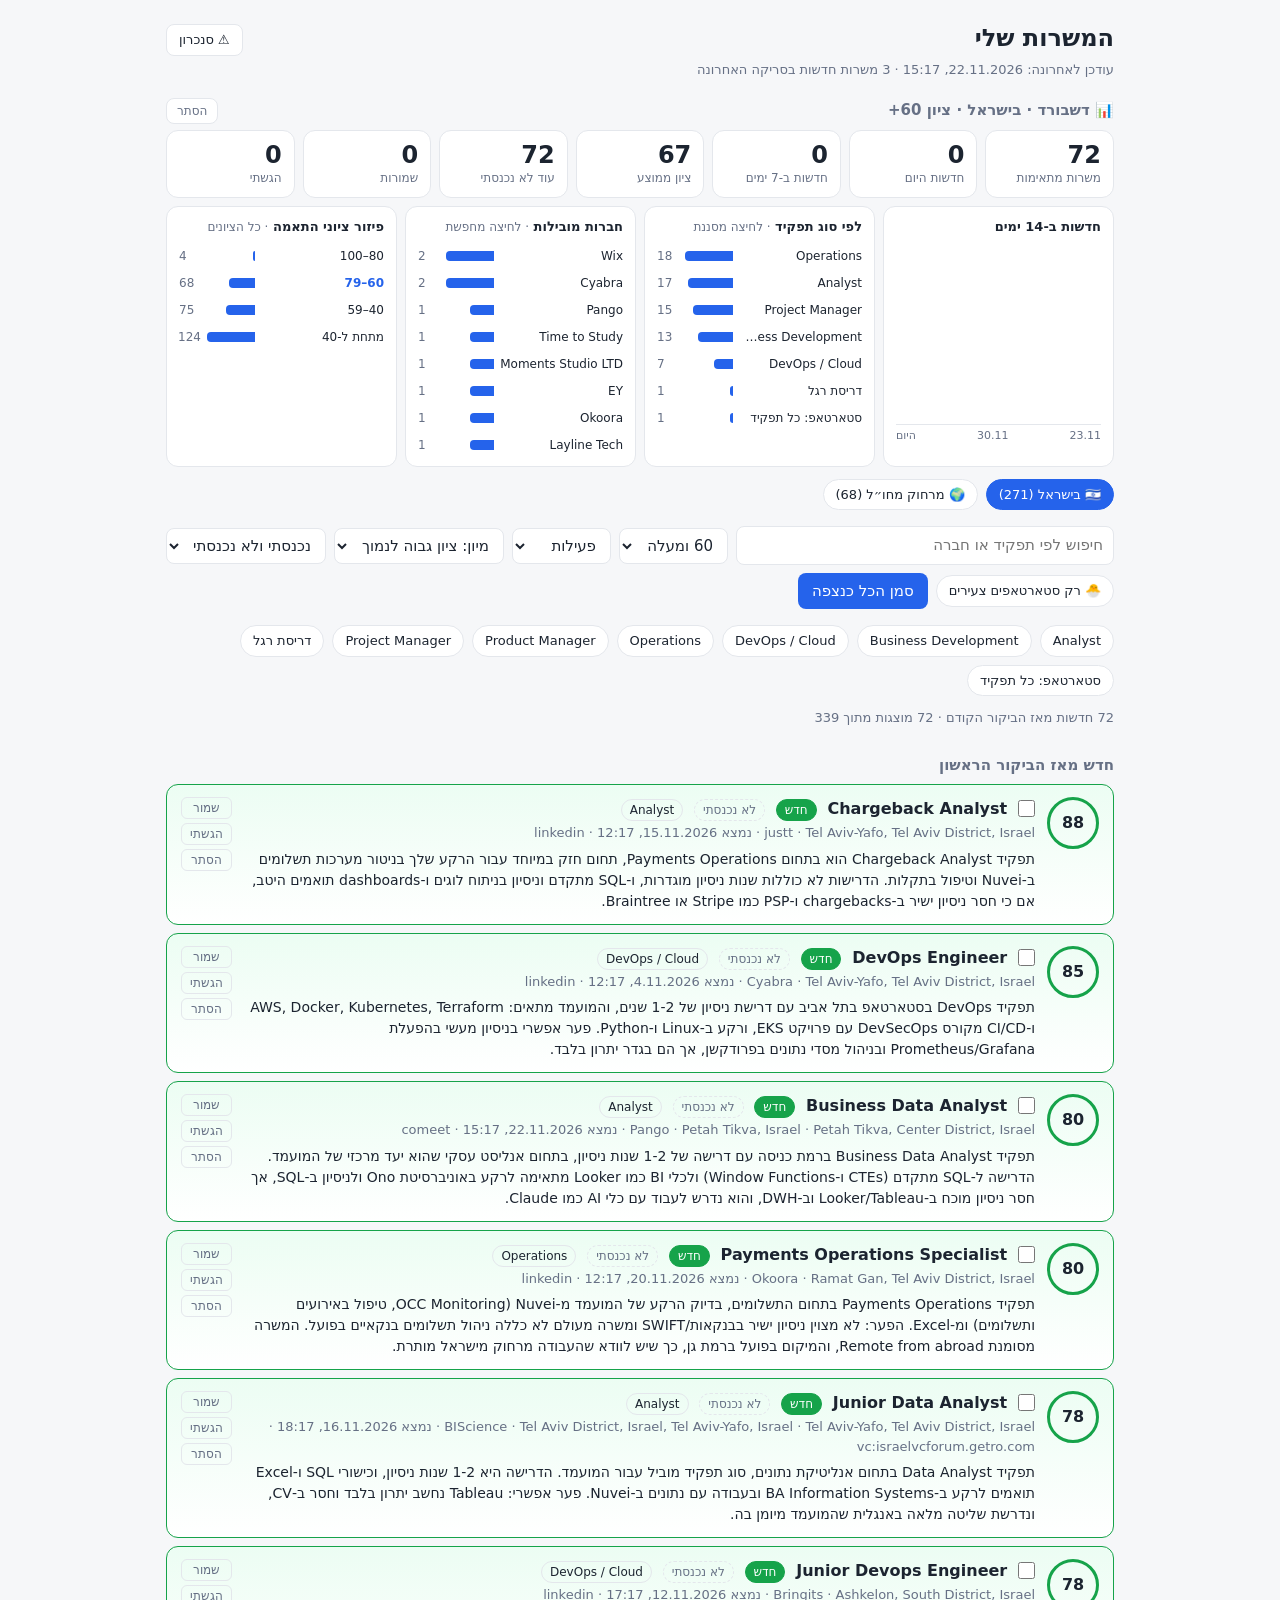
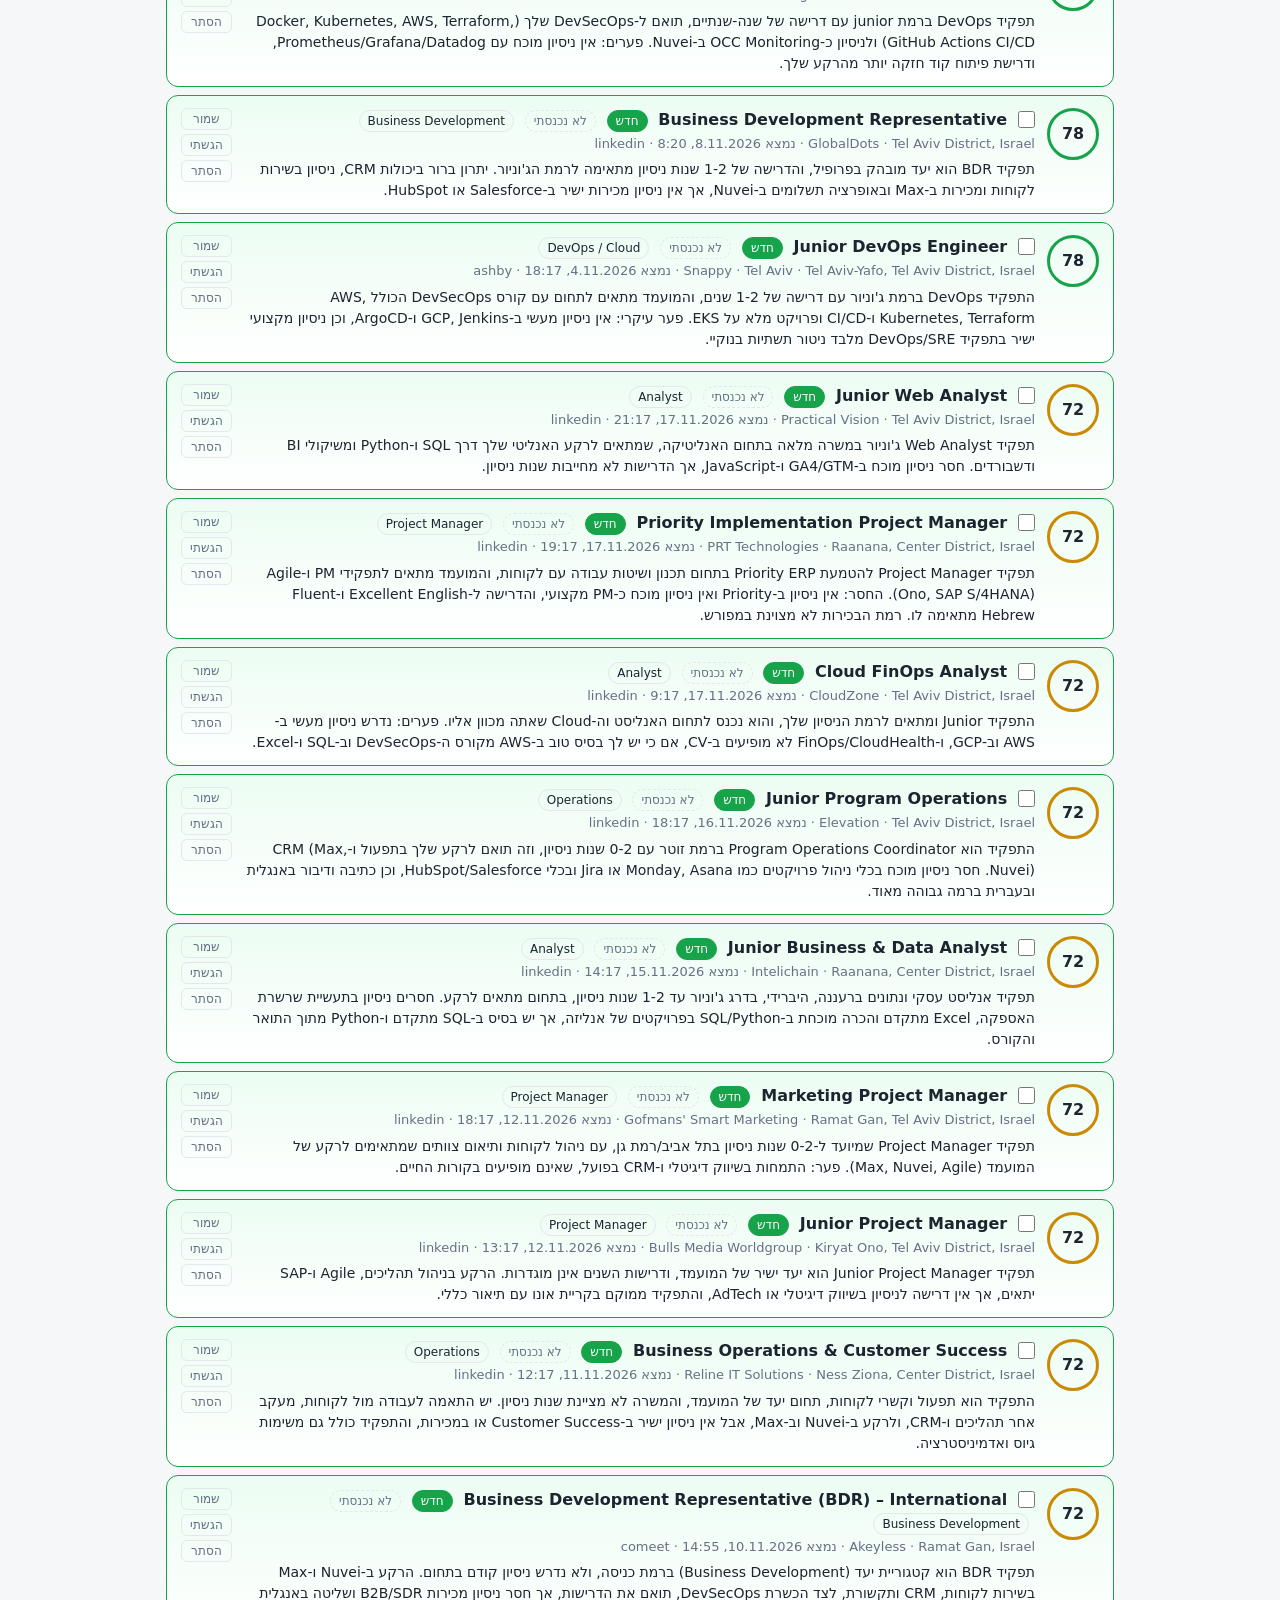
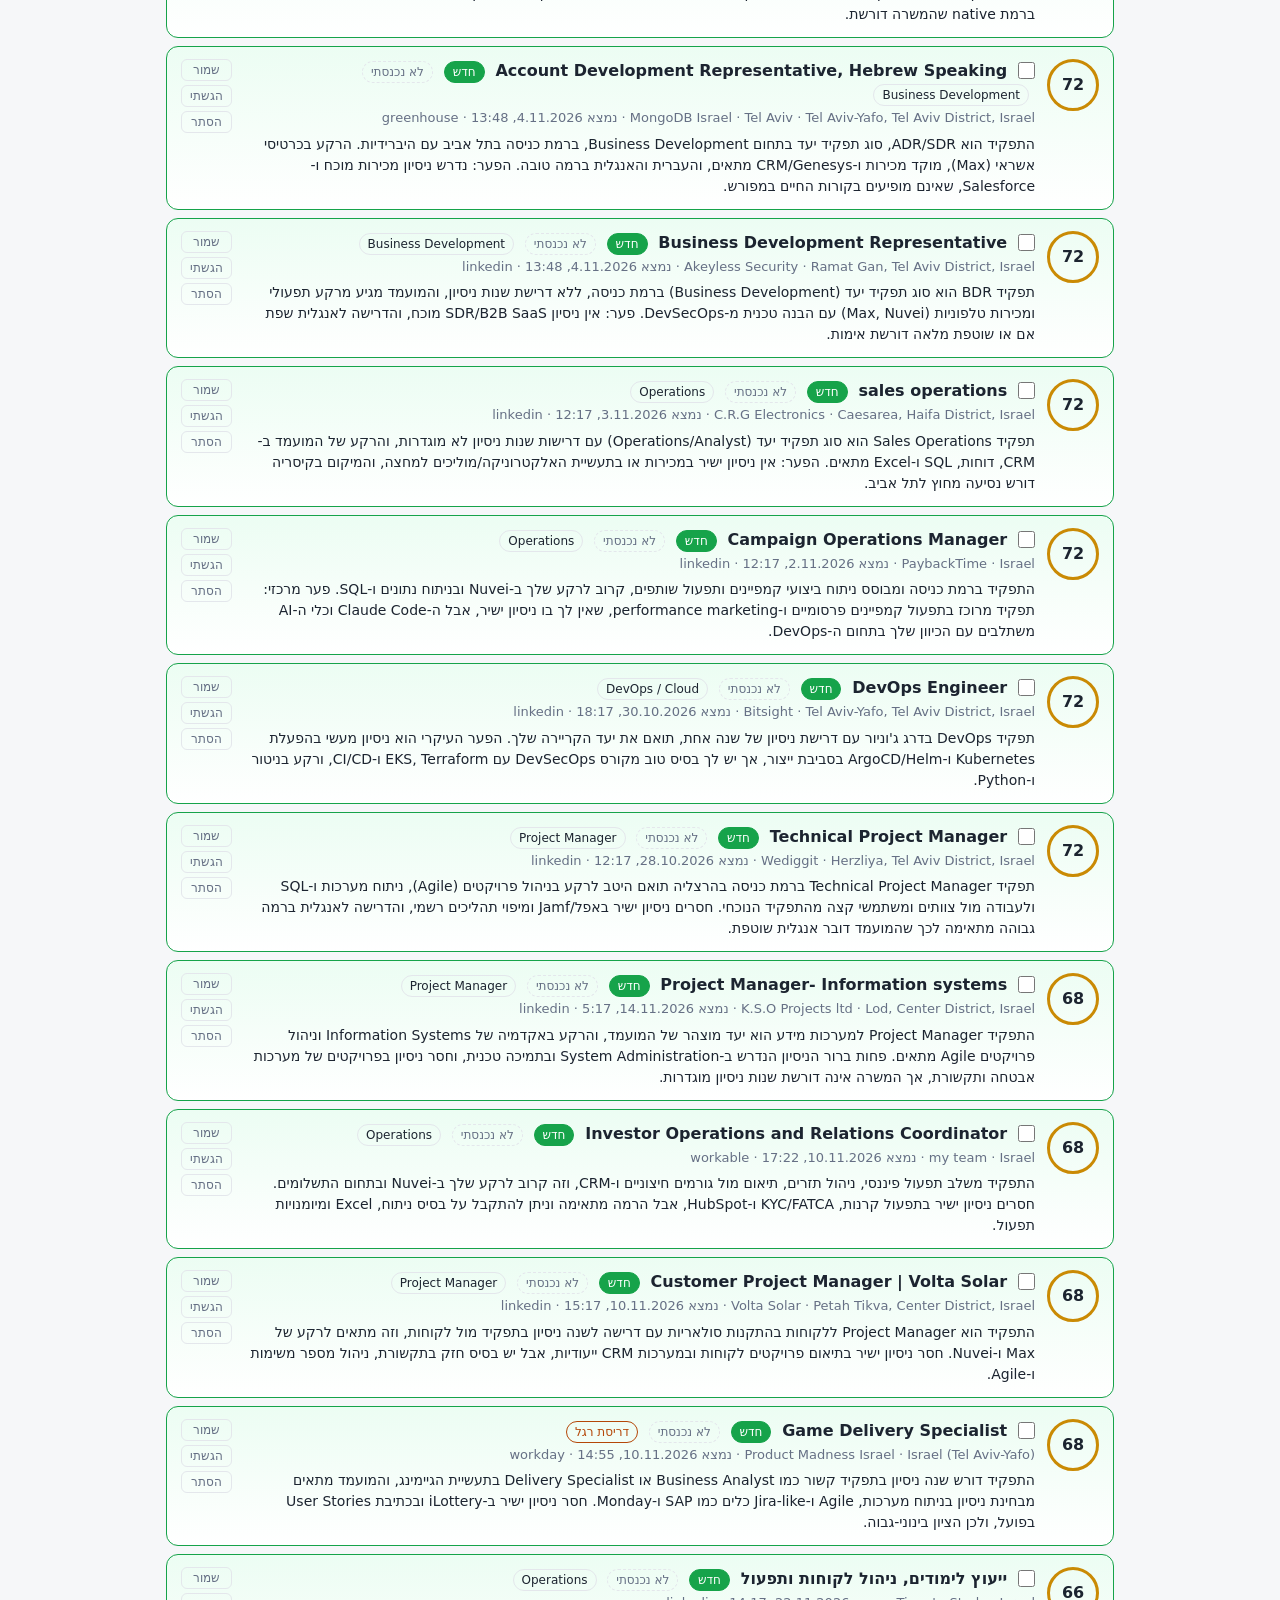
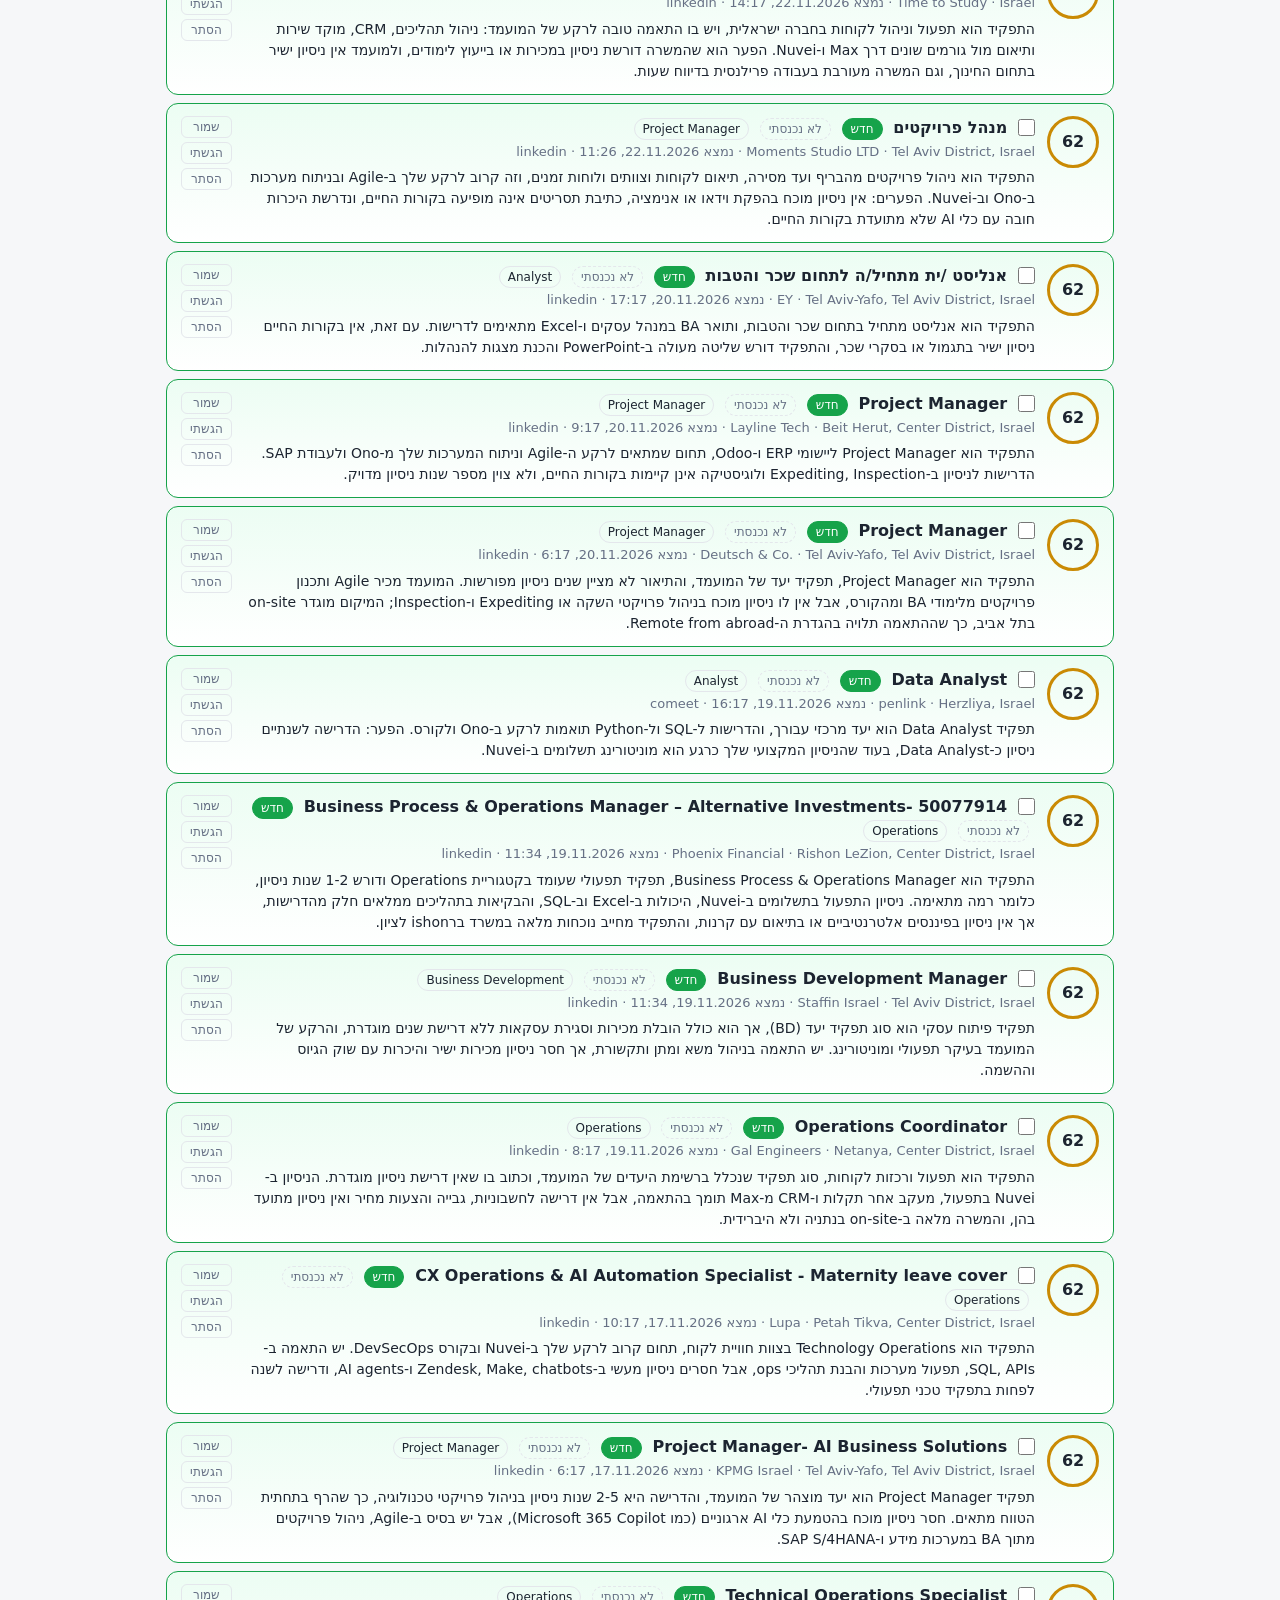
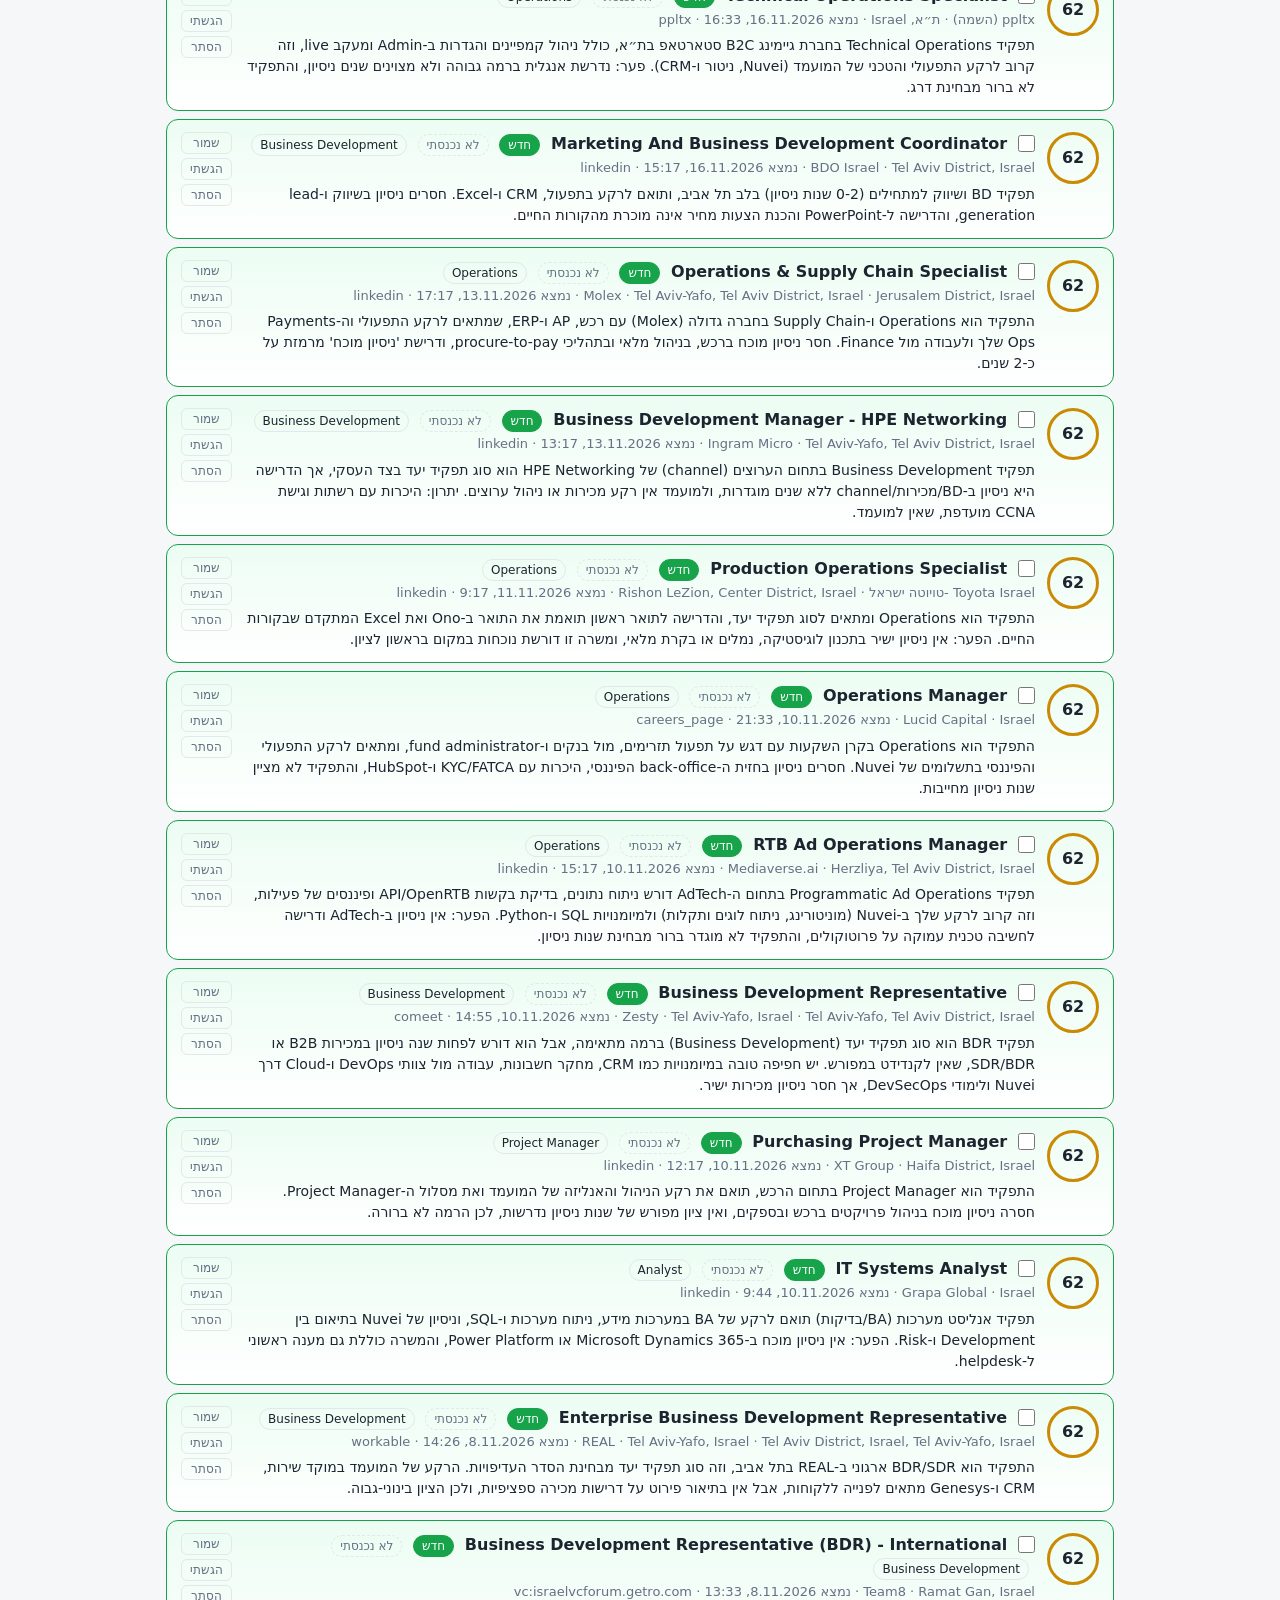
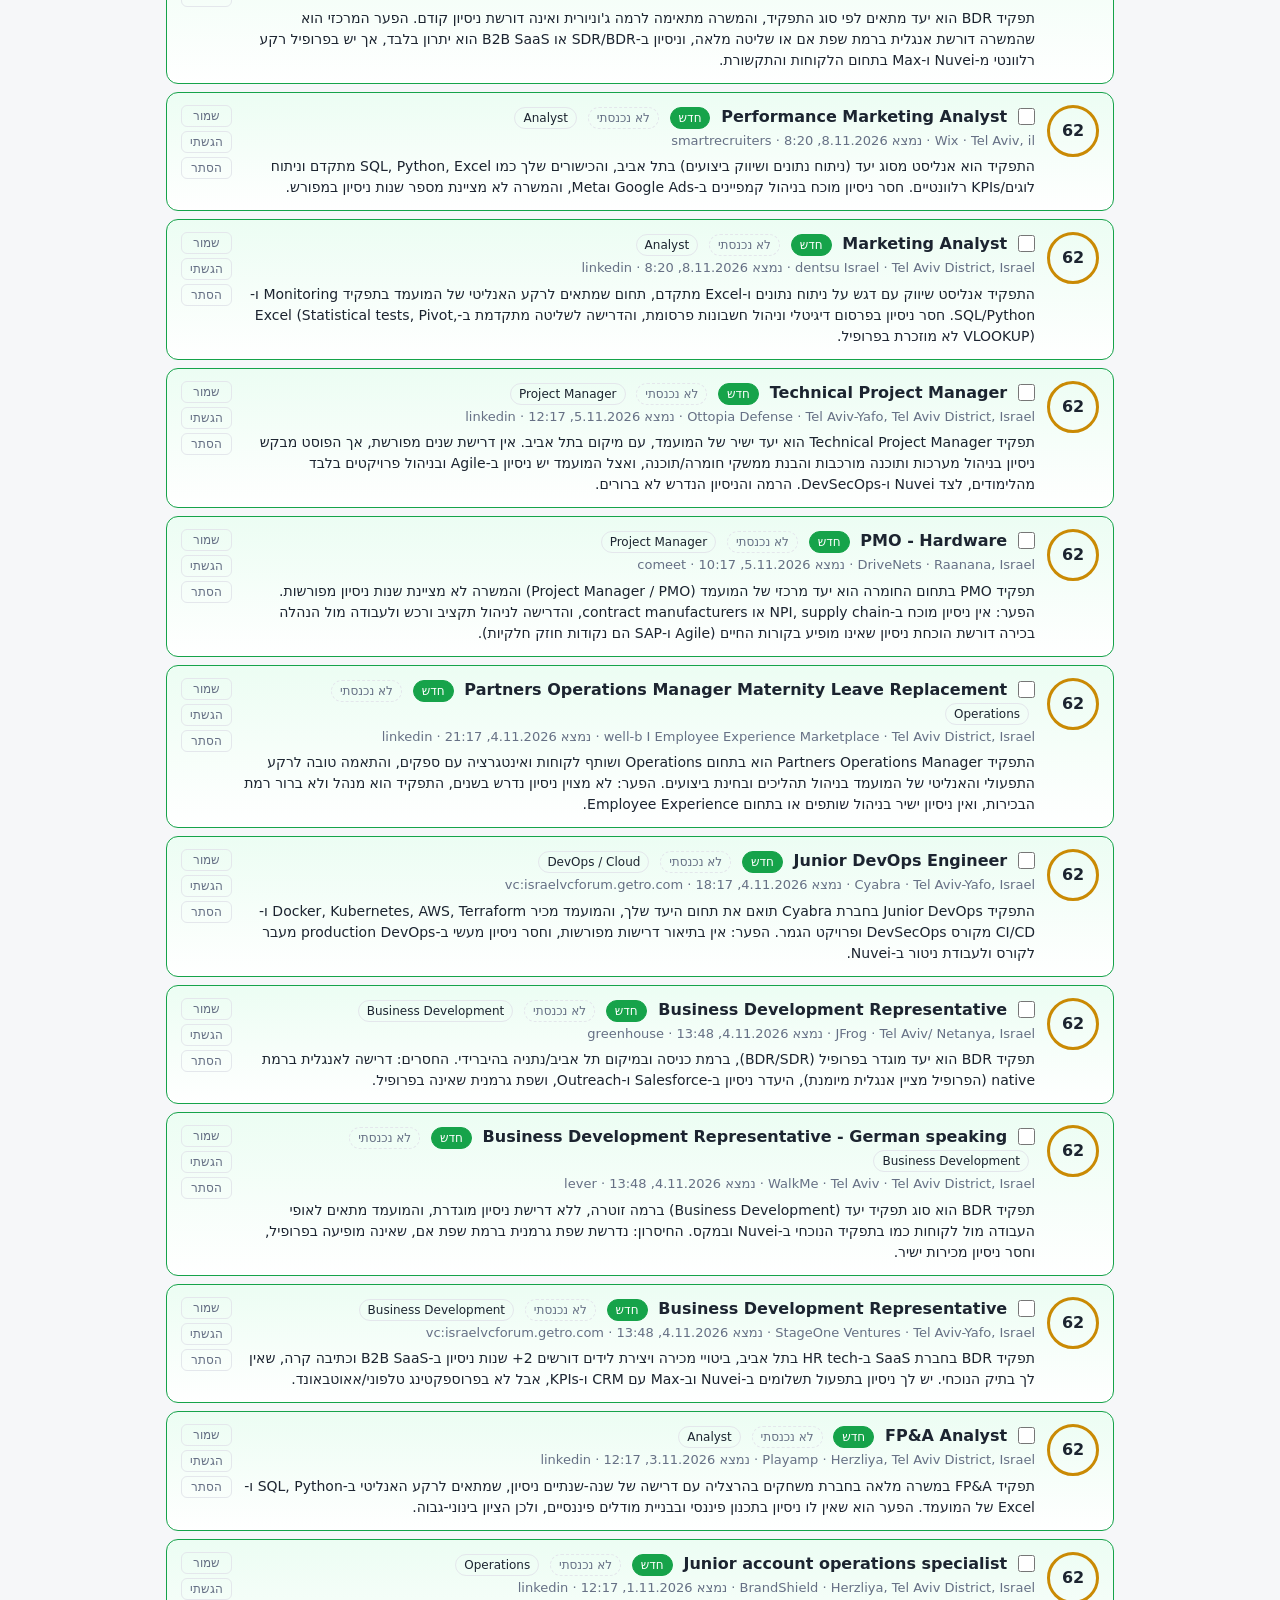
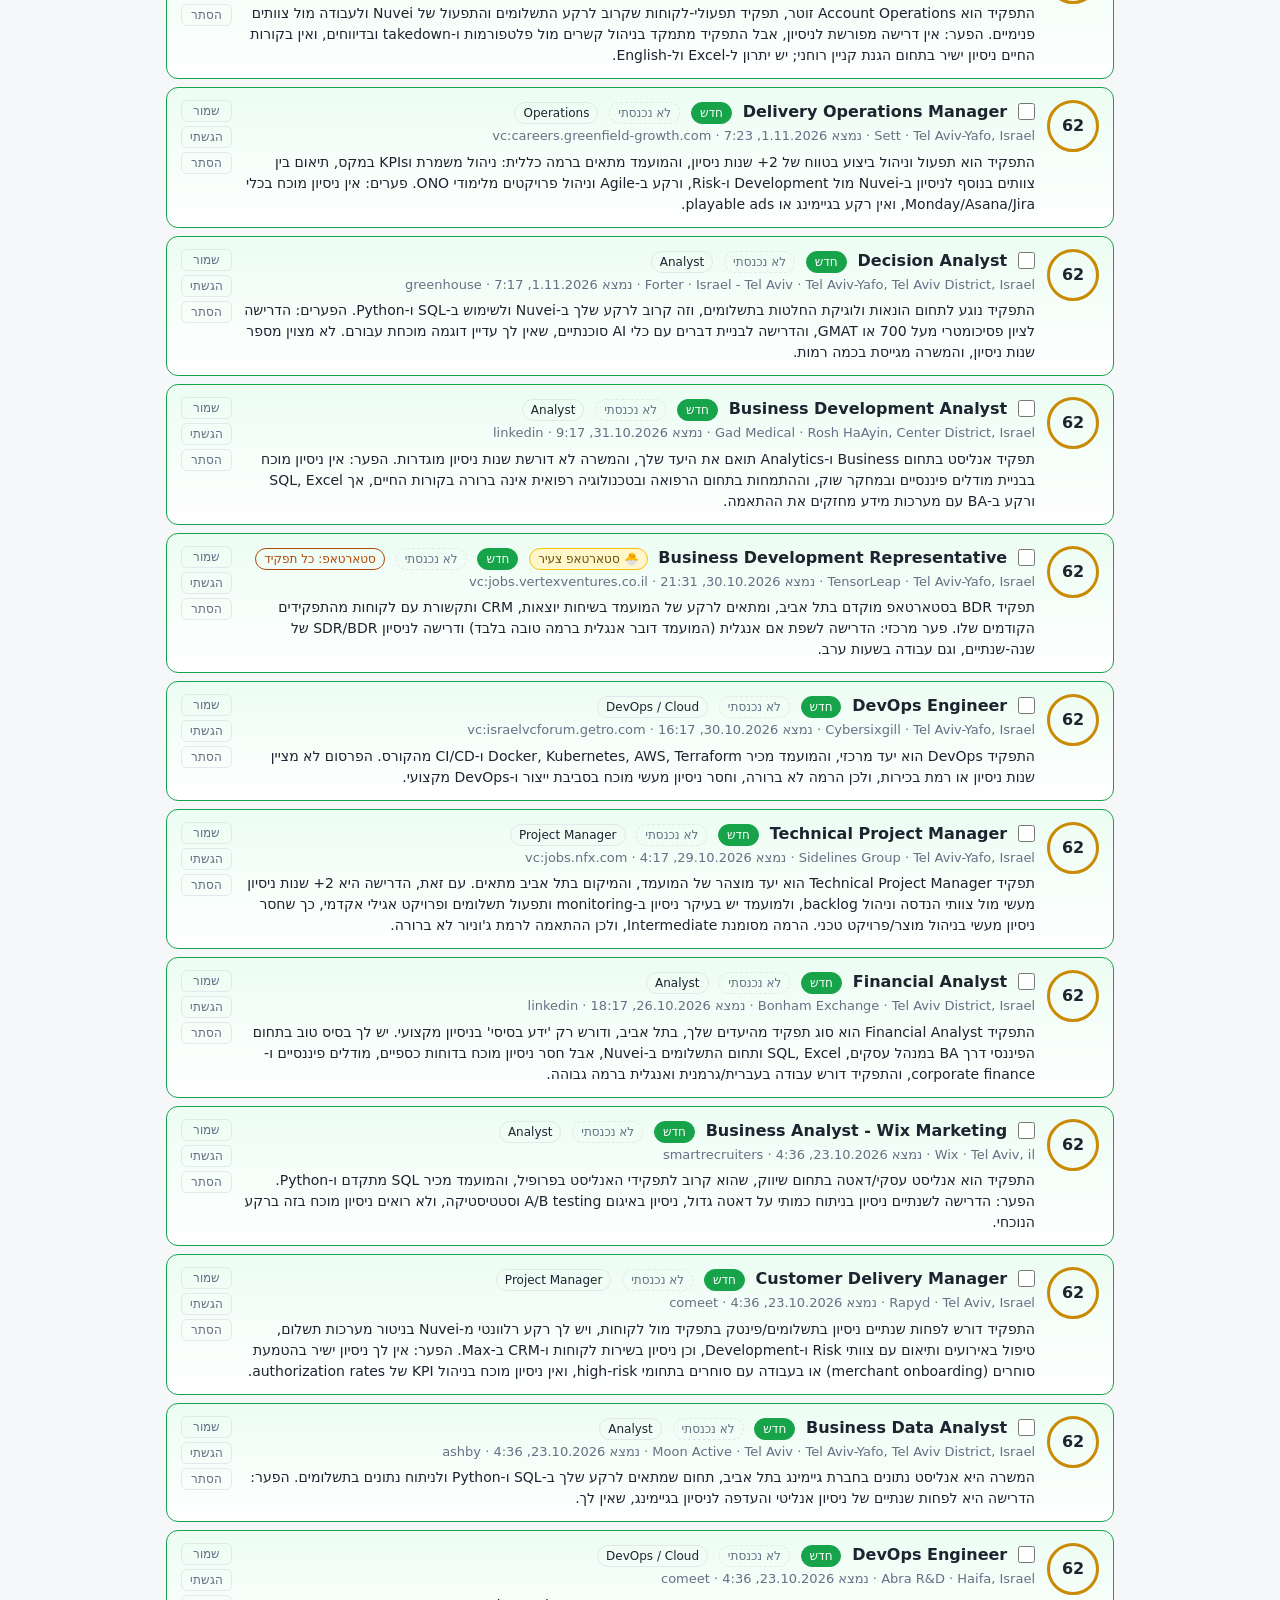
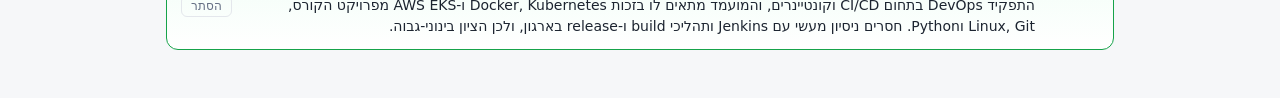
==== commit 1f241b66: "Sync on every device by default; connect another device by opening a link Co-Authored-By: Claude Opu" ====
--- a/docs/index.html
+++ b/docs/index.html
@@ -489,6 +489,16 @@
 
 // ---- Sync between devices: marks and "opened" go to /api/sync under a shared code ----
 let syncCode = store.get("syncCode", "");
+// A link from another device (#sync=CODE) joins its marks; otherwise every device gets its own code,
+// so syncing is always on and connecting a second device is just opening a link.
+{
+  const m = location.hash.match(/sync=([A-Za-z0-9-]{16,80})/);
+  if (m) {
+    syncCode = m[1].toUpperCase().replace(/[^A-Z0-9]/g, "");
+    store.set("syncCode", syncCode);
+    history.replaceState(null, "", location.pathname + location.search);
+  }
+}
 let changedAt = store.get("changedAt", {});   // id -> when this device last changed the job's mark / opened
 let lastSync = store.get("lastSync", "");
 let syncState = "";                            // "", "busy", "ok", "error"
@@ -552,10 +562,14 @@
   $("syncPanel").classList.toggle("on", panelOpen);
   if (!panelOpen) return;
   $("syncPanel").innerHTML = syncCode ? `
-    <div>המכשיר הזה מסונכרן. כדי לחבר מכשיר נוסף, פתח בו את האתר, לחץ "סנכרון" והכנס את הקוד:</div>
-    <div class="row"><span class="sync-code">${esc(pretty(syncCode))}</span><button id="syncCopy">העתק</button></div>
+    <div>הסימונים נשמרים אוטומטית. כדי לחבר מכשיר נוסף (למשל הטלפון), שלח לעצמך את הקישור ופתח אותו שם פעם אחת:</div>
+    <div class="row"><button class="primary" id="syncShare">שלח קישור למכשיר אחר</button><button id="syncCopy">העתק קישור</button><span class="sync-note" id="syncMsg"></span></div>
+    <details style="margin-top:8px"><summary class="sync-note">קוד ידני / חיבור לקוד אחר</summary>
+      <div class="row"><span class="sync-code">${esc(pretty(syncCode))}</span></div>
+      <div class="row"><input id="syncInput" placeholder="הכנס קוד ממכשיר אחר" autocomplete="off" autocapitalize="characters">
+        <button id="syncJoin">חבר</button></div></details>
     <div class="row"><span class="sync-note">${esc(st)}</span><button id="syncGo">סנכרן עכשיו</button><button id="syncOff">נתק את המכשיר</button></div>
-    <div class="sync-note" style="margin-top:6px">שמור על הקוד לעצמך: מי שיש לו אותו רואה ומשנה את הסימונים שלך.</div>` : `
+    <div class="sync-note" style="margin-top:6px">שמור על הקישור לעצמך: מי שיש לו אותו רואה ומשנה את הסימונים שלך.</div>` : `
     <div>סנכרון שומר את "שמור", "הגשתי", "הסתר" ו"נכנסתי" בין המחשב לטלפון.</div>
     <div class="row"><button class="primary" id="syncCreate">צור קוד חדש (במכשיר הראשון)</button></div>
     <div class="row"><input id="syncInput" placeholder="או הכנס קוד ממכשיר אחר" autocomplete="off" autocapitalize="characters">
@@ -565,21 +579,28 @@
   on("syncCreate", () => { syncCode = newCode(); store.set("syncCode", syncCode); syncNow(); renderSync(); });
   on("syncJoin", async () => {
     const c = ($("syncInput").value || "").toUpperCase().replace(/[^A-Z0-9]/g, "");
-    if (c.length < 16) { $("syncMsg").textContent = "הקוד קצר מדי. העתק אותו בדיוק כמו שהוא מופיע במכשיר השני."; return; }
-    syncCode = c;
+    if (c.length < 16) { copied = "הקוד קצר מדי. העתק אותו בדיוק כמו שהוא מופיע במכשיר השני."; return; }
+    const old = syncCode; syncCode = c;
     try {
       const got = await api("GET");
-      if (!got.marks.length && !confirm("לא נמצאו סימונים לקוד הזה. לחבר בכל זאת?")) { syncCode = ""; return; }
-    } catch { $("syncMsg").textContent = "לא הצלחתי להתחבר לשרת. נסה שוב בעוד רגע."; syncCode = ""; return; }
+      if (!got.marks.length) { copied("לא נמצאו סימונים לקוד הזה. בדוק שהעתקת אותו נכון."); syncCode = old; return; }
+    } catch { copied("לא הצלחתי להתחבר לשרת. נסה שוב בעוד רגע."); syncCode = old; return; }
     store.set("syncCode", syncCode); syncNow(); renderSync();
   });
-  on("syncCopy", () => navigator.clipboard?.writeText(pretty(syncCode)));
+  const link = () => location.origin + location.pathname + "#sync=" + syncCode;
+  const copied = (t) => { const el = $("syncMsg"); if (el) el.textContent = t; };
+  on("syncCopy", () => navigator.clipboard?.writeText(link()).then(() => copied("הקישור הועתק ✓")));
+  on("syncShare", () => navigator.share
+    ? navigator.share({ title: "סנכרון משרות", url: link() }).catch(() => {})
+    : navigator.clipboard?.writeText(link()).then(() => copied("הקישור הועתק ✓, שלח אותו לעצמך")));
   on("syncGo", syncNow);
-  on("syncOff", () => { syncCode = ""; store.set("syncCode", ""); syncState = ""; renderSync(); });
+  on("syncOff", () => { syncCode = newCode(); store.set("syncCode", syncCode); syncNow(); renderSync(); });
 }
 $("syncBtn").onclick = () => { panelOpen = !panelOpen; renderSync(); };
+if (!syncCode) { syncCode = newCode(); store.set("syncCode", syncCode); }
 renderSync();
-if (syncCode) syncNow();
+syncNow();
+setInterval(() => { if (!document.hidden) syncNow(); }, 120000);
 document.addEventListener("visibilitychange", () => { if (!document.hidden && syncCode) syncNow(); });
 
 fetch("data/jobs.json", { cache: "no-store" })
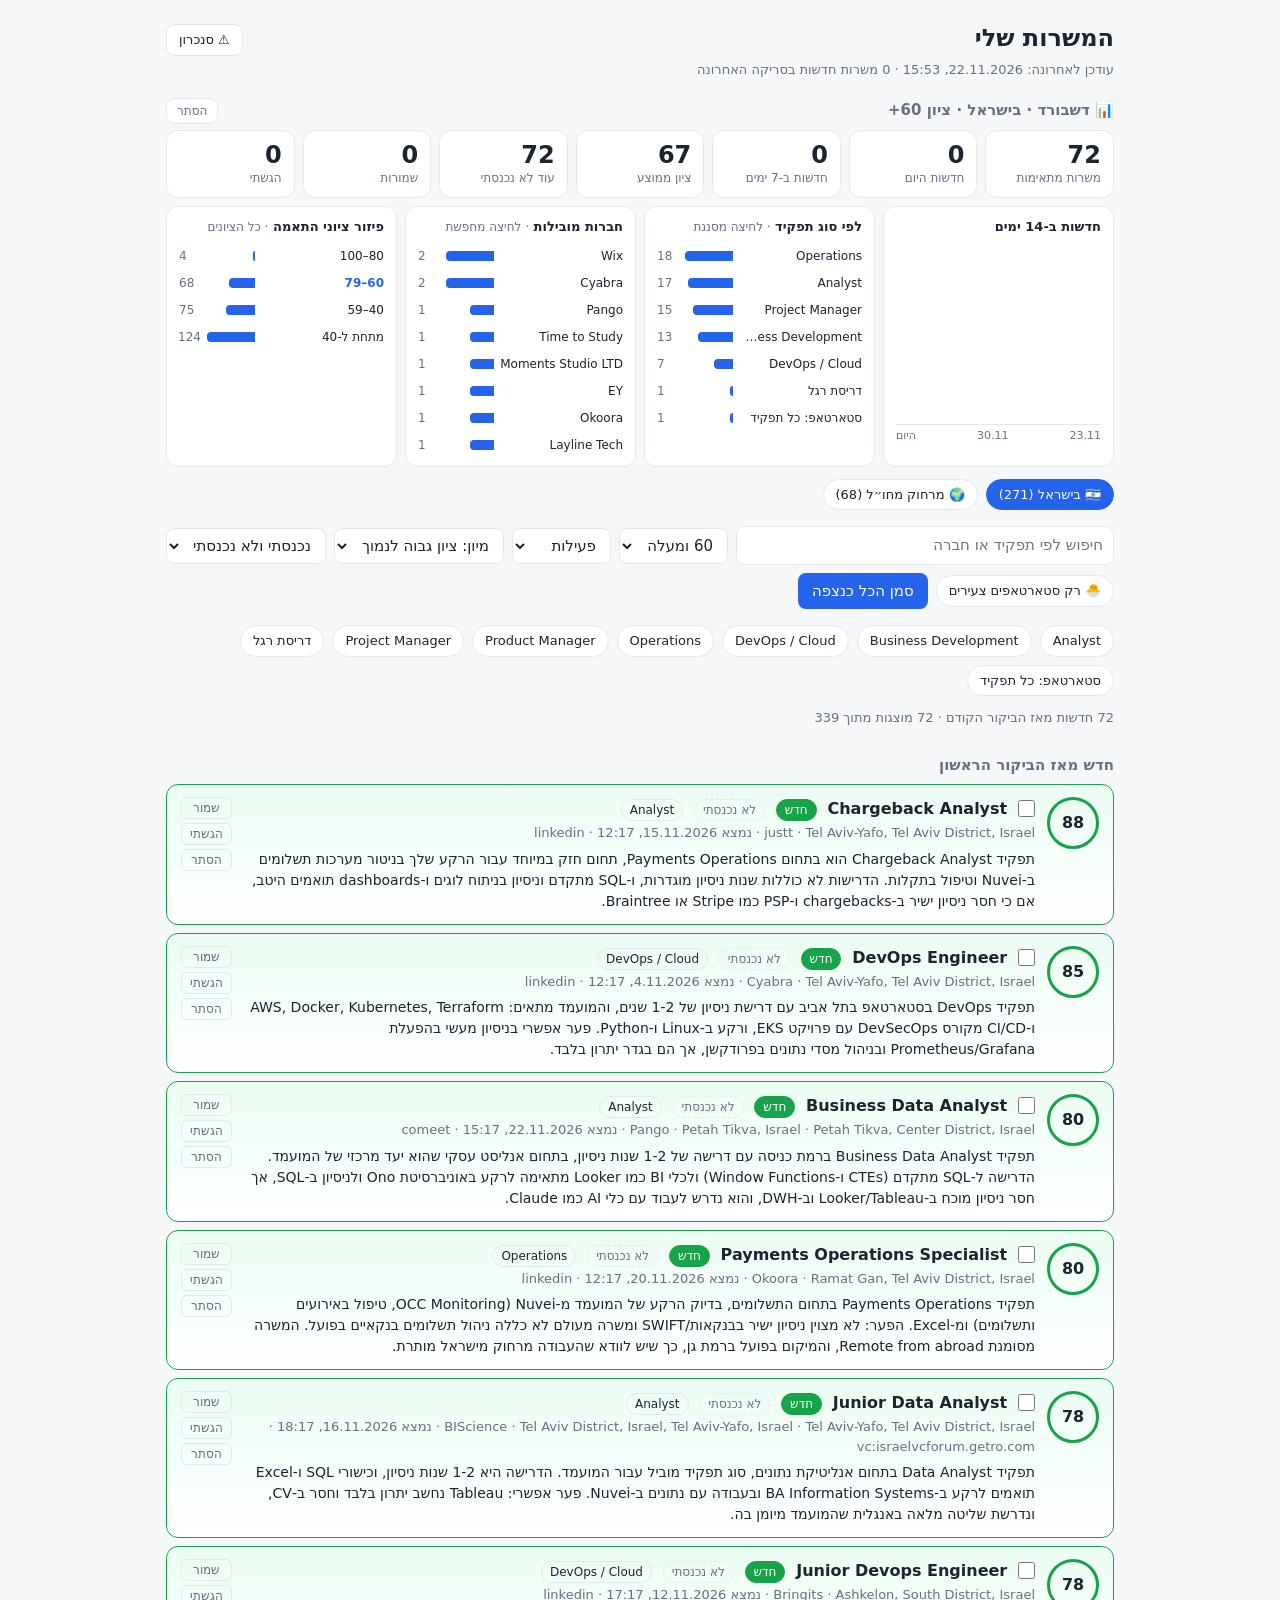
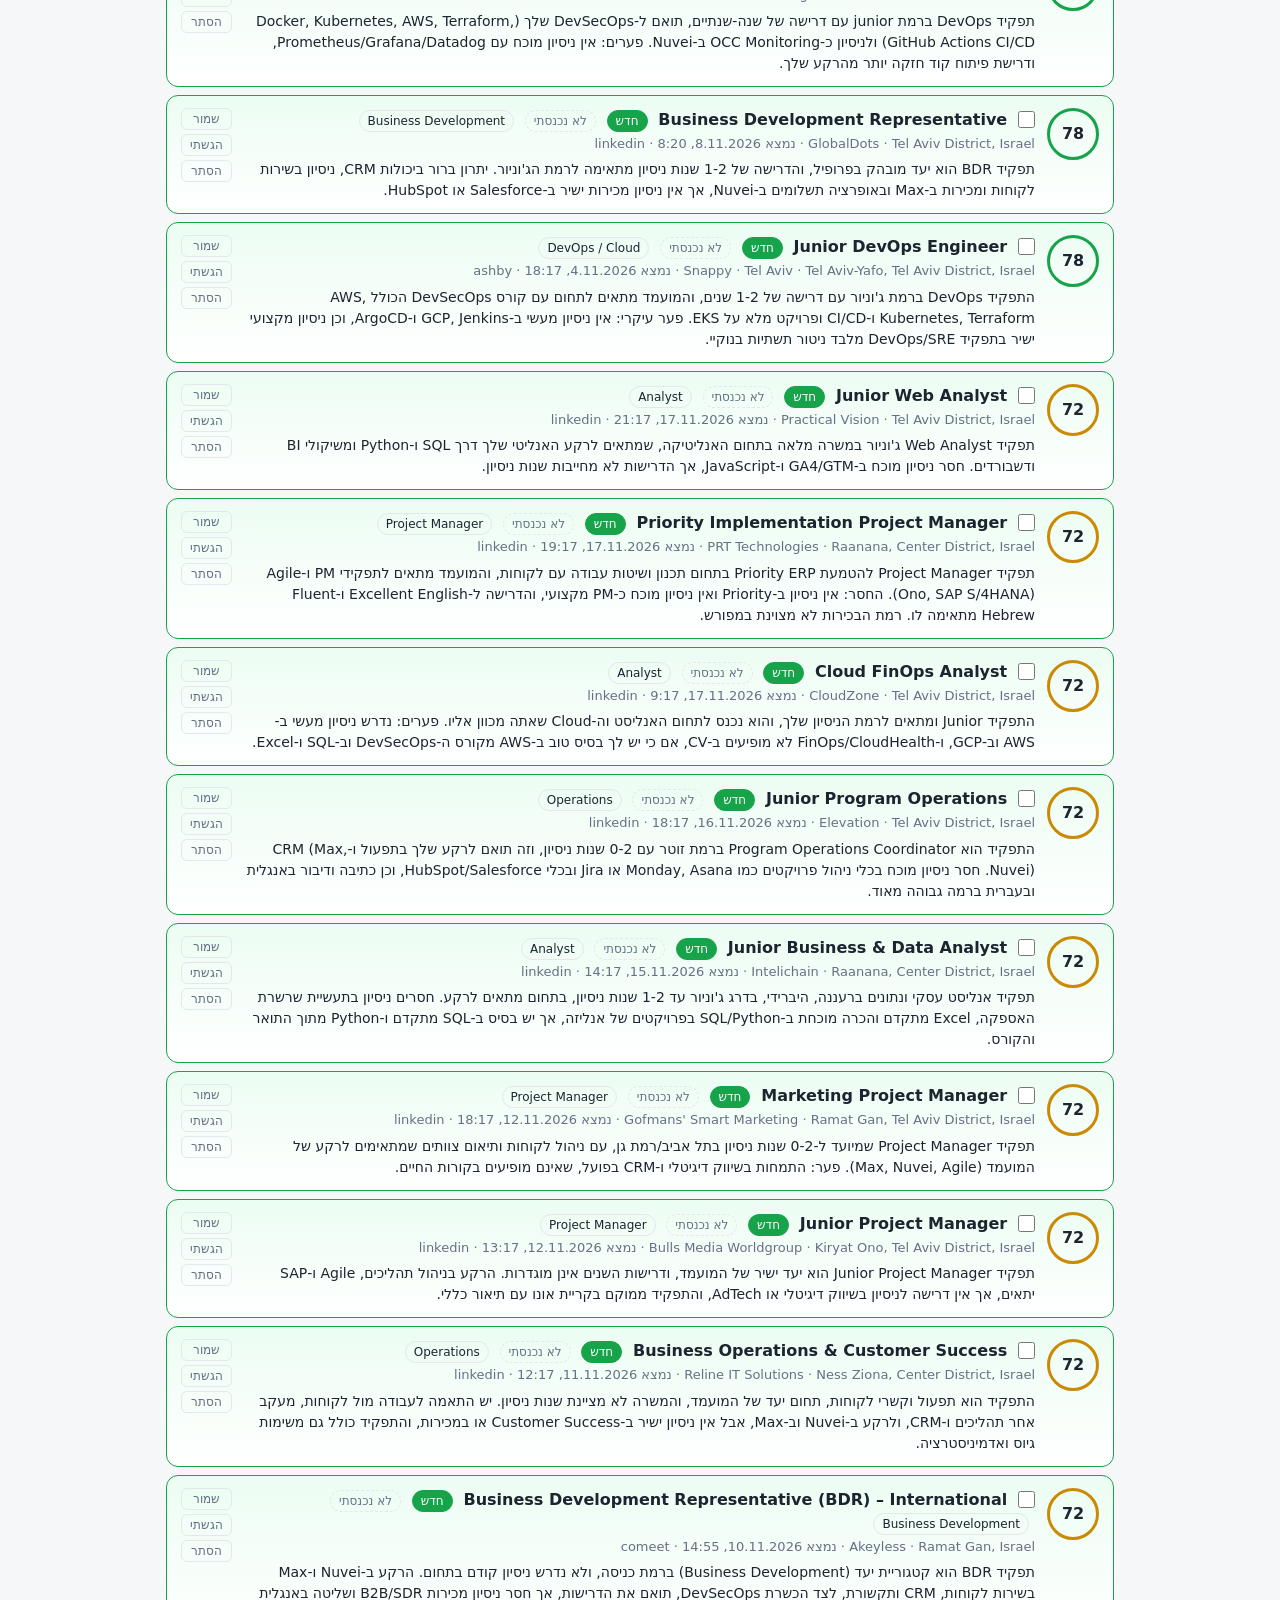
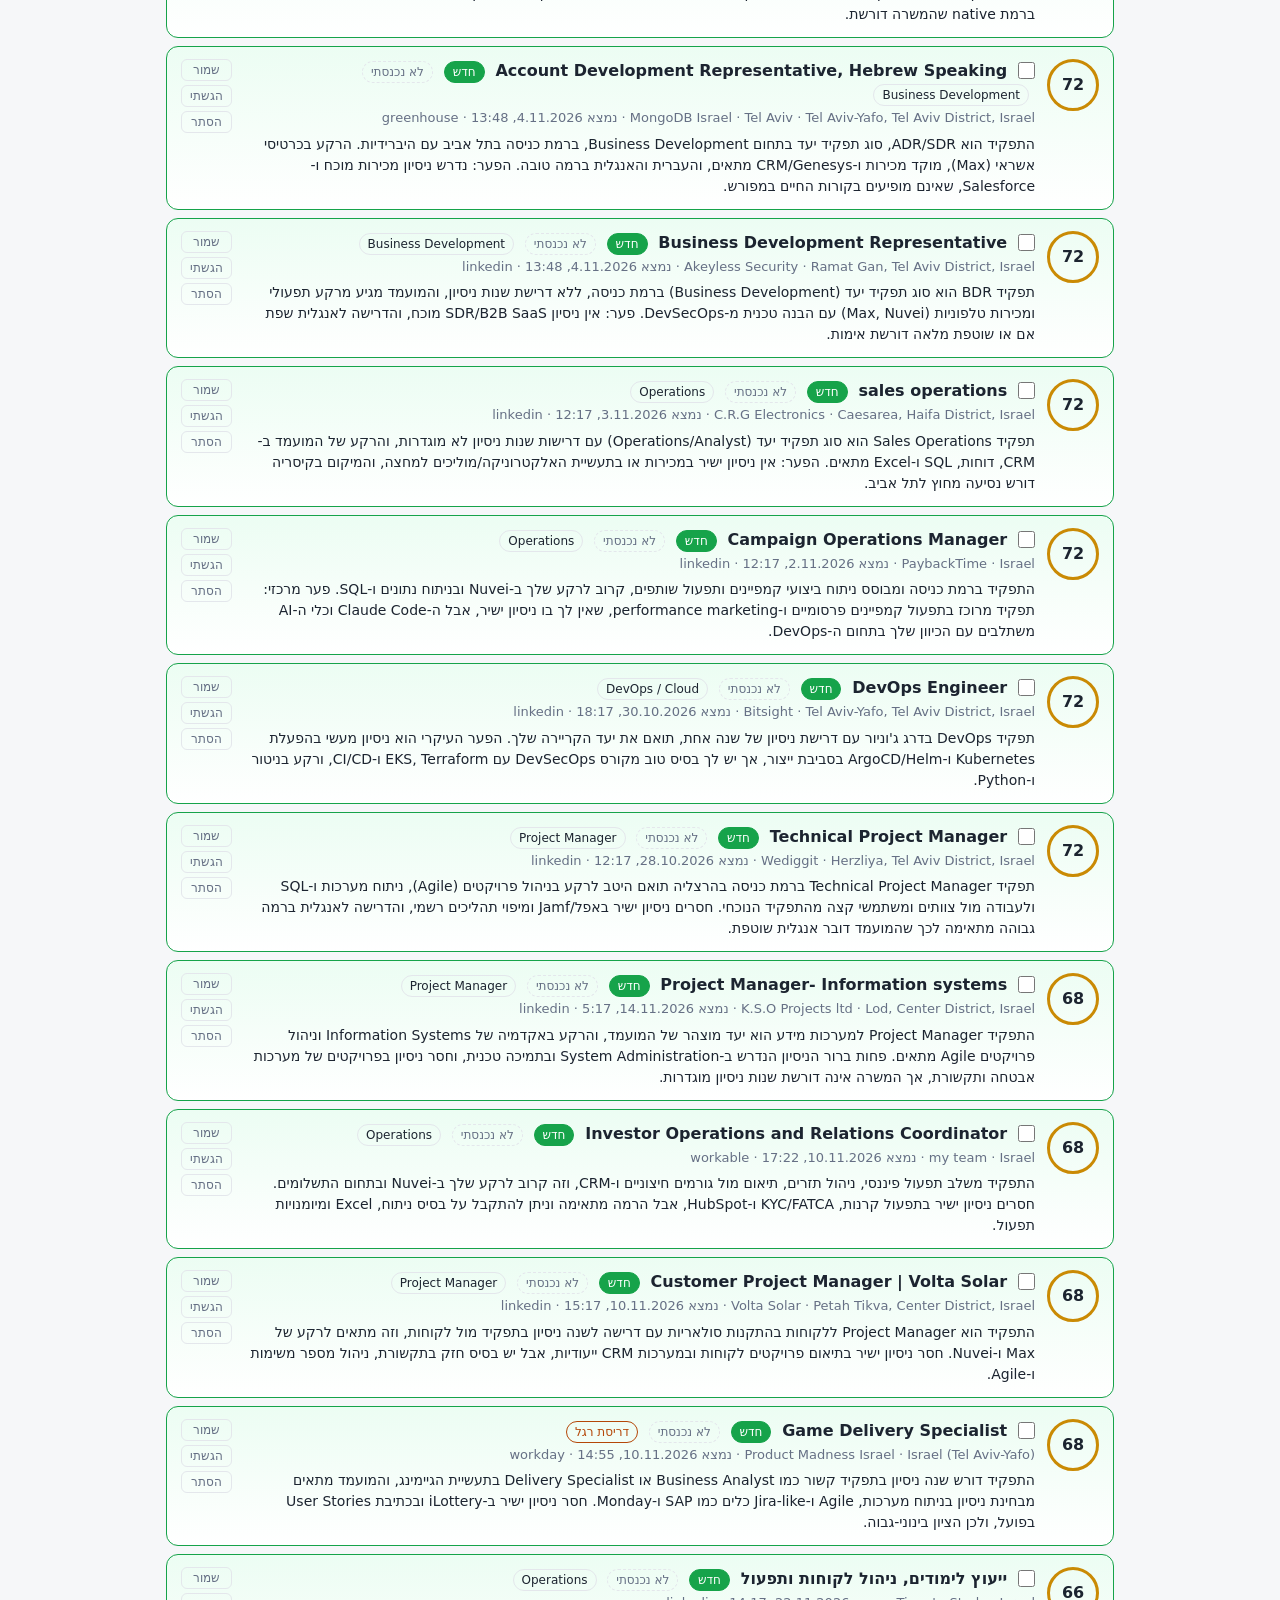
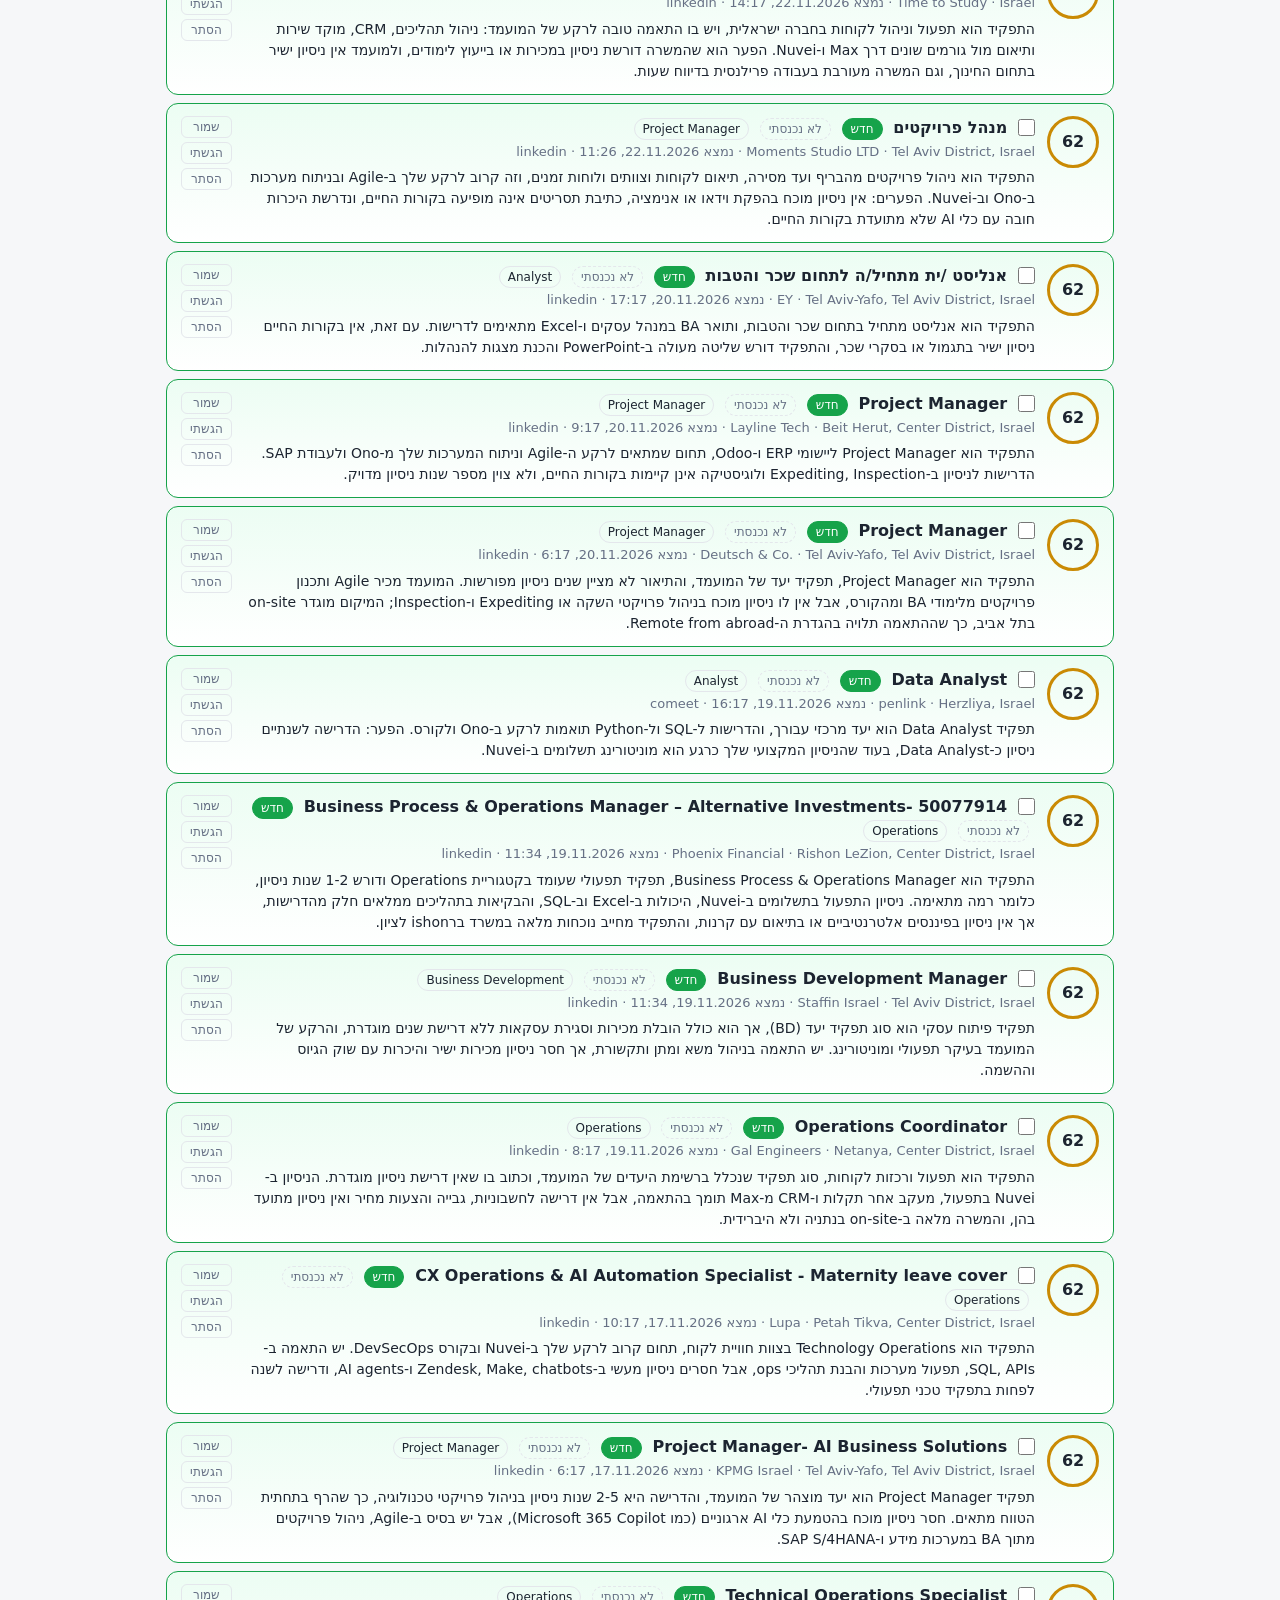
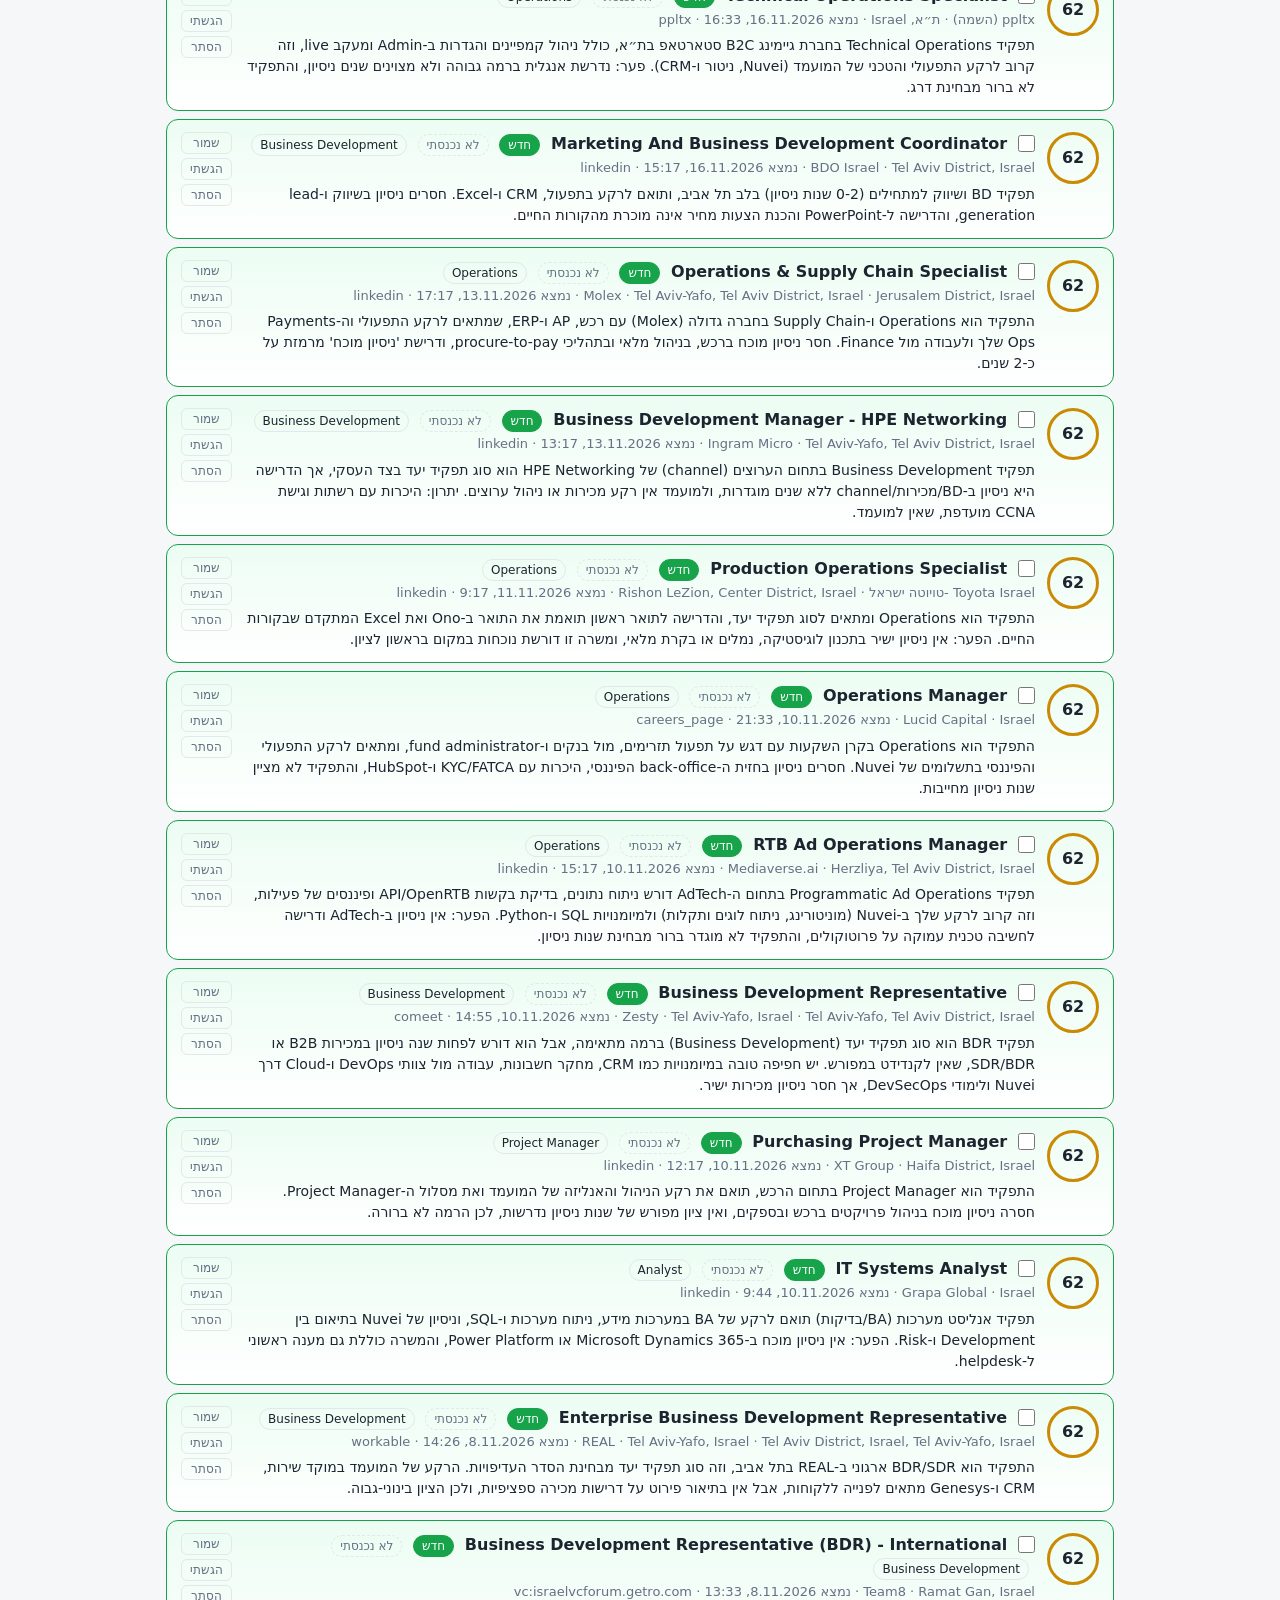
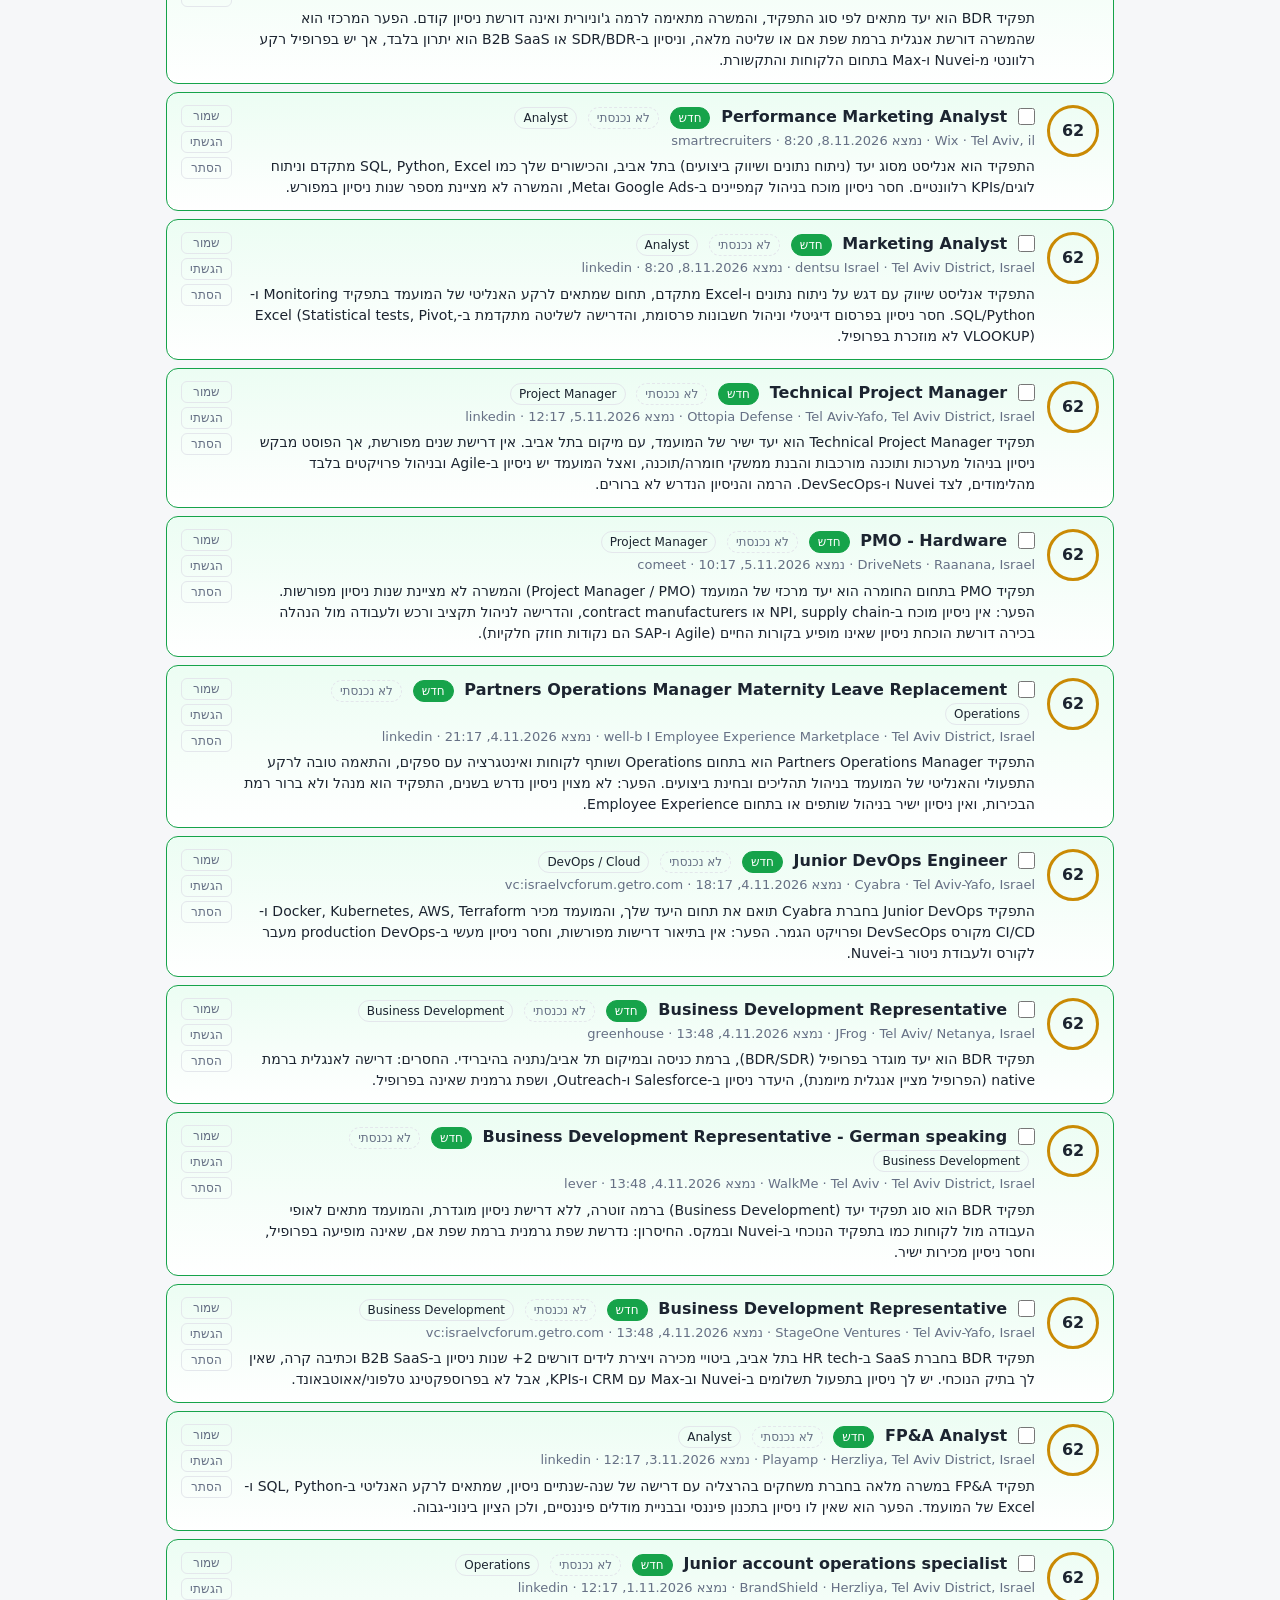
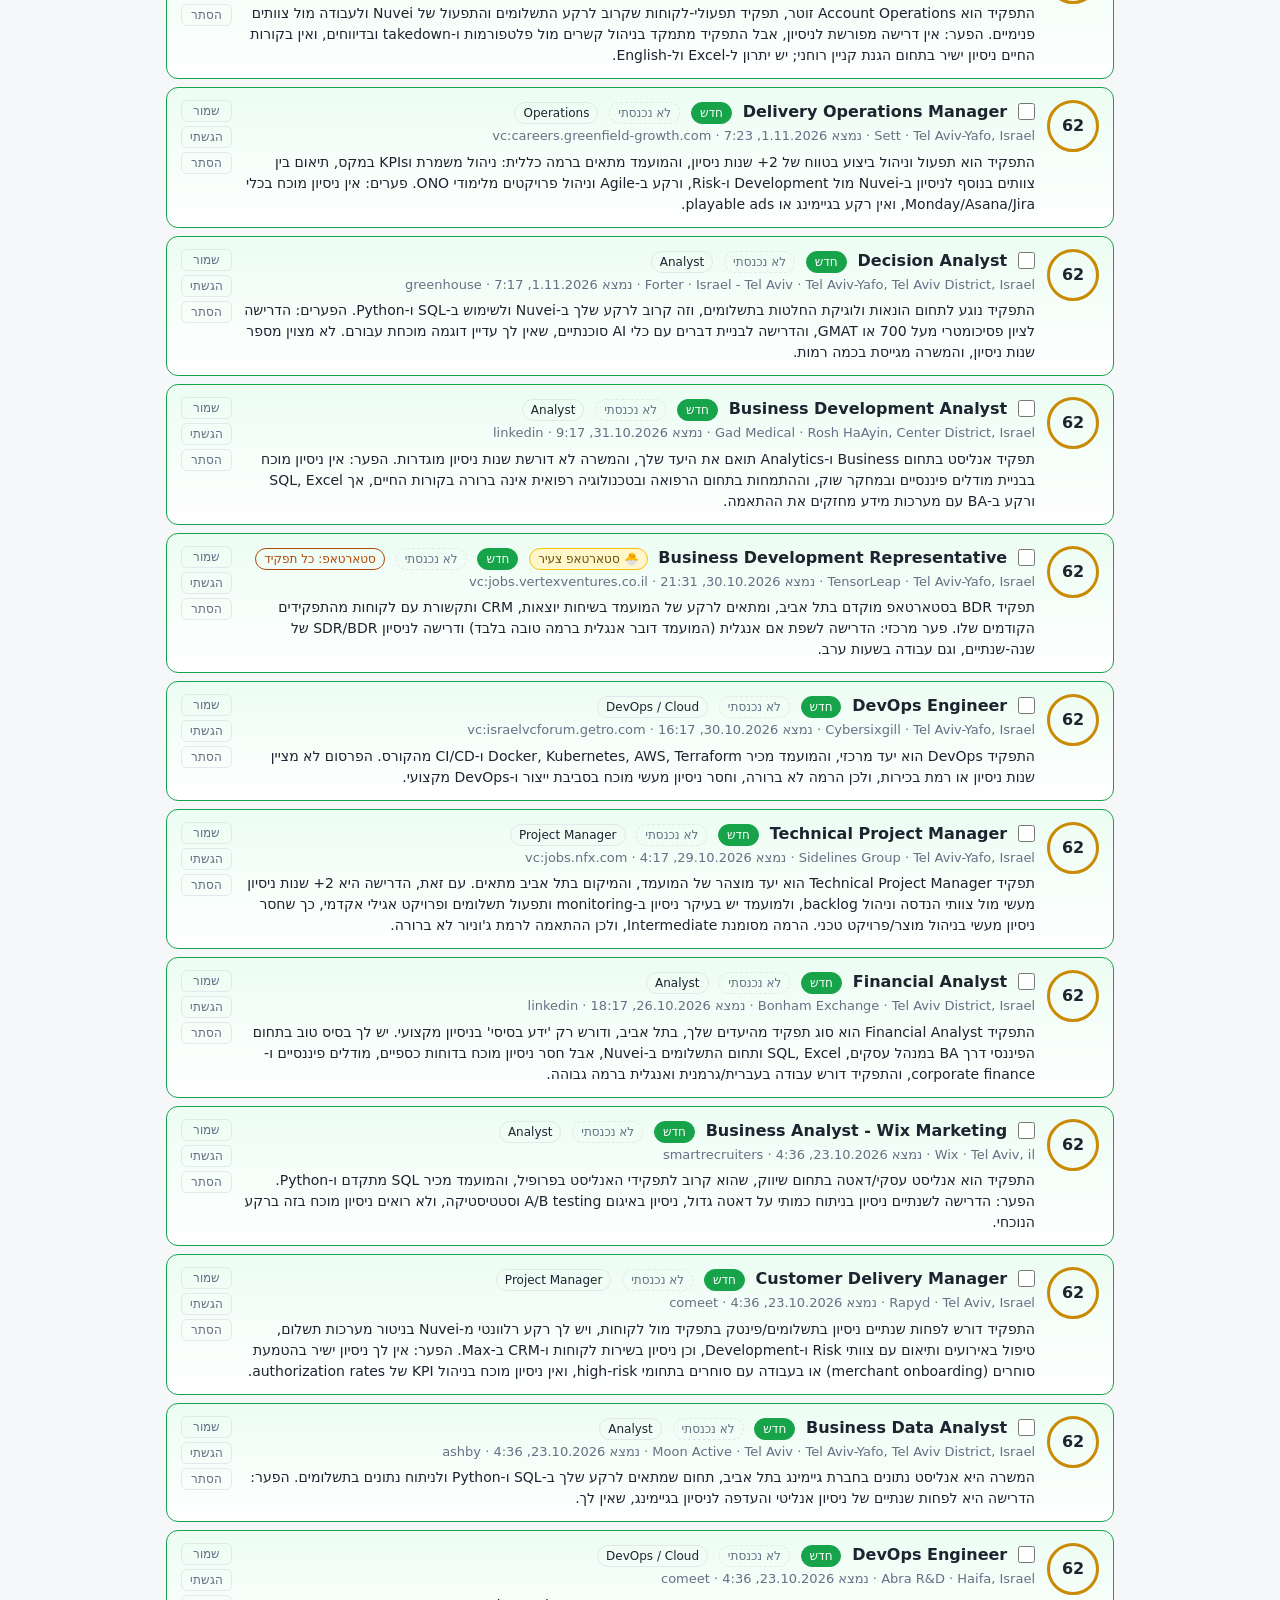
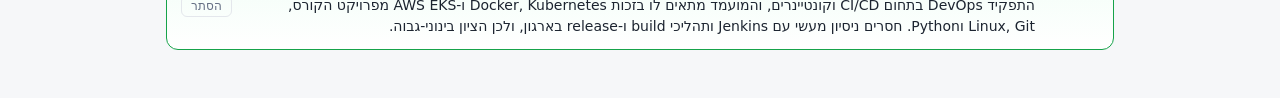
==== commit a2999a01: "Sync all devices into one shared space by default; a private code stays optional Co-Authored-By: Cla" ====
--- a/docs/index.html
+++ b/docs/index.html
@@ -488,9 +488,11 @@
 ["q", "minScore", "view", "openedFilter", "sort"].forEach(id => $(id).addEventListener("input", render));
 
 // ---- Sync between devices: marks and "opened" go to /api/sync under a shared code ----
+// Every device syncs into one shared space by default (the site is personal), so nothing needs setting up.
+// A link (#sync=CODE) or a typed code can still move a device to a private space.
+const DEFAULT_SYNC = "JOBFINDERSHAREDSPACE01";
 let syncCode = store.get("syncCode", "");
-// A link from another device (#sync=CODE) joins its marks; otherwise every device gets its own code,
-// so syncing is always on and connecting a second device is just opening a link.
+if (!store.get("syncDefaultV2", false)) { syncCode = DEFAULT_SYNC; store.set("syncCode", syncCode); store.set("syncDefaultV2", true); }
 {
   const m = location.hash.match(/sync=([A-Za-z0-9-]{16,80})/);
   if (m) {
@@ -562,14 +564,14 @@
   $("syncPanel").classList.toggle("on", panelOpen);
   if (!panelOpen) return;
   $("syncPanel").innerHTML = syncCode ? `
-    <div>הסימונים נשמרים אוטומטית. כדי לחבר מכשיר נוסף (למשל הטלפון), שלח לעצמך את הקישור ופתח אותו שם פעם אחת:</div>
-    <div class="row"><button class="primary" id="syncShare">שלח קישור למכשיר אחר</button><button id="syncCopy">העתק קישור</button><span class="sync-note" id="syncMsg"></span></div>
+    <div>${syncCode === DEFAULT_SYNC ? "הסימונים מסונכרנים אוטומטית בין כל המכשירים שנכנסים לאתר." : "המכשיר הזה בקוד פרטי. כדי לחבר מכשיר נוסף, שלח לעצמך את הקישור ופתח אותו שם:"}</div>
+    <div class="row" ${syncCode === DEFAULT_SYNC ? 'style="display:none"' : ""}><button class="primary" id="syncShare">שלח קישור למכשיר אחר</button><button id="syncCopy">העתק קישור</button><span class="sync-note" id="syncMsg"></span></div>
     <details style="margin-top:8px"><summary class="sync-note">קוד ידני / חיבור לקוד אחר</summary>
       <div class="row"><span class="sync-code">${esc(pretty(syncCode))}</span></div>
       <div class="row"><input id="syncInput" placeholder="הכנס קוד ממכשיר אחר" autocomplete="off" autocapitalize="characters">
         <button id="syncJoin">חבר</button></div></details>
-    <div class="row"><span class="sync-note">${esc(st)}</span><button id="syncGo">סנכרן עכשיו</button><button id="syncOff">נתק את המכשיר</button></div>
-    <div class="sync-note" style="margin-top:6px">שמור על הקישור לעצמך: מי שיש לו אותו רואה ומשנה את הסימונים שלך.</div>` : `
+    <div class="row"><span class="sync-note">${esc(st)}</span><button id="syncGo">סנכרן עכשיו</button><button id="syncOff">${syncCode === DEFAULT_SYNC ? "עבור לקוד פרטי" : "חזור לסנכרון הרגיל"}</button></div>
+    ${syncCode === DEFAULT_SYNC ? "" : '<div class="sync-note" style="margin-top:6px">שמור על הקישור לעצמך: מי שיש לו אותו רואה ומשנה את הסימונים שלך.</div>'}` : `
     <div>סנכרון שומר את "שמור", "הגשתי", "הסתר" ו"נכנסתי" בין המחשב לטלפון.</div>
     <div class="row"><button class="primary" id="syncCreate">צור קוד חדש (במכשיר הראשון)</button></div>
     <div class="row"><input id="syncInput" placeholder="או הכנס קוד ממכשיר אחר" autocomplete="off" autocapitalize="characters">
@@ -594,10 +596,10 @@
     ? navigator.share({ title: "סנכרון משרות", url: link() }).catch(() => {})
     : navigator.clipboard?.writeText(link()).then(() => copied("הקישור הועתק ✓, שלח אותו לעצמך")));
   on("syncGo", syncNow);
-  on("syncOff", () => { syncCode = newCode(); store.set("syncCode", syncCode); syncNow(); renderSync(); });
+  on("syncOff", () => { syncCode = syncCode === DEFAULT_SYNC ? newCode() : DEFAULT_SYNC; store.set("syncCode", syncCode); syncNow(); renderSync(); });
 }
 $("syncBtn").onclick = () => { panelOpen = !panelOpen; renderSync(); };
-if (!syncCode) { syncCode = newCode(); store.set("syncCode", syncCode); }
+if (!syncCode) { syncCode = DEFAULT_SYNC; store.set("syncCode", syncCode); }
 renderSync();
 syncNow();
 setInterval(() => { if (!document.hidden) syncNow(); }, 120000);
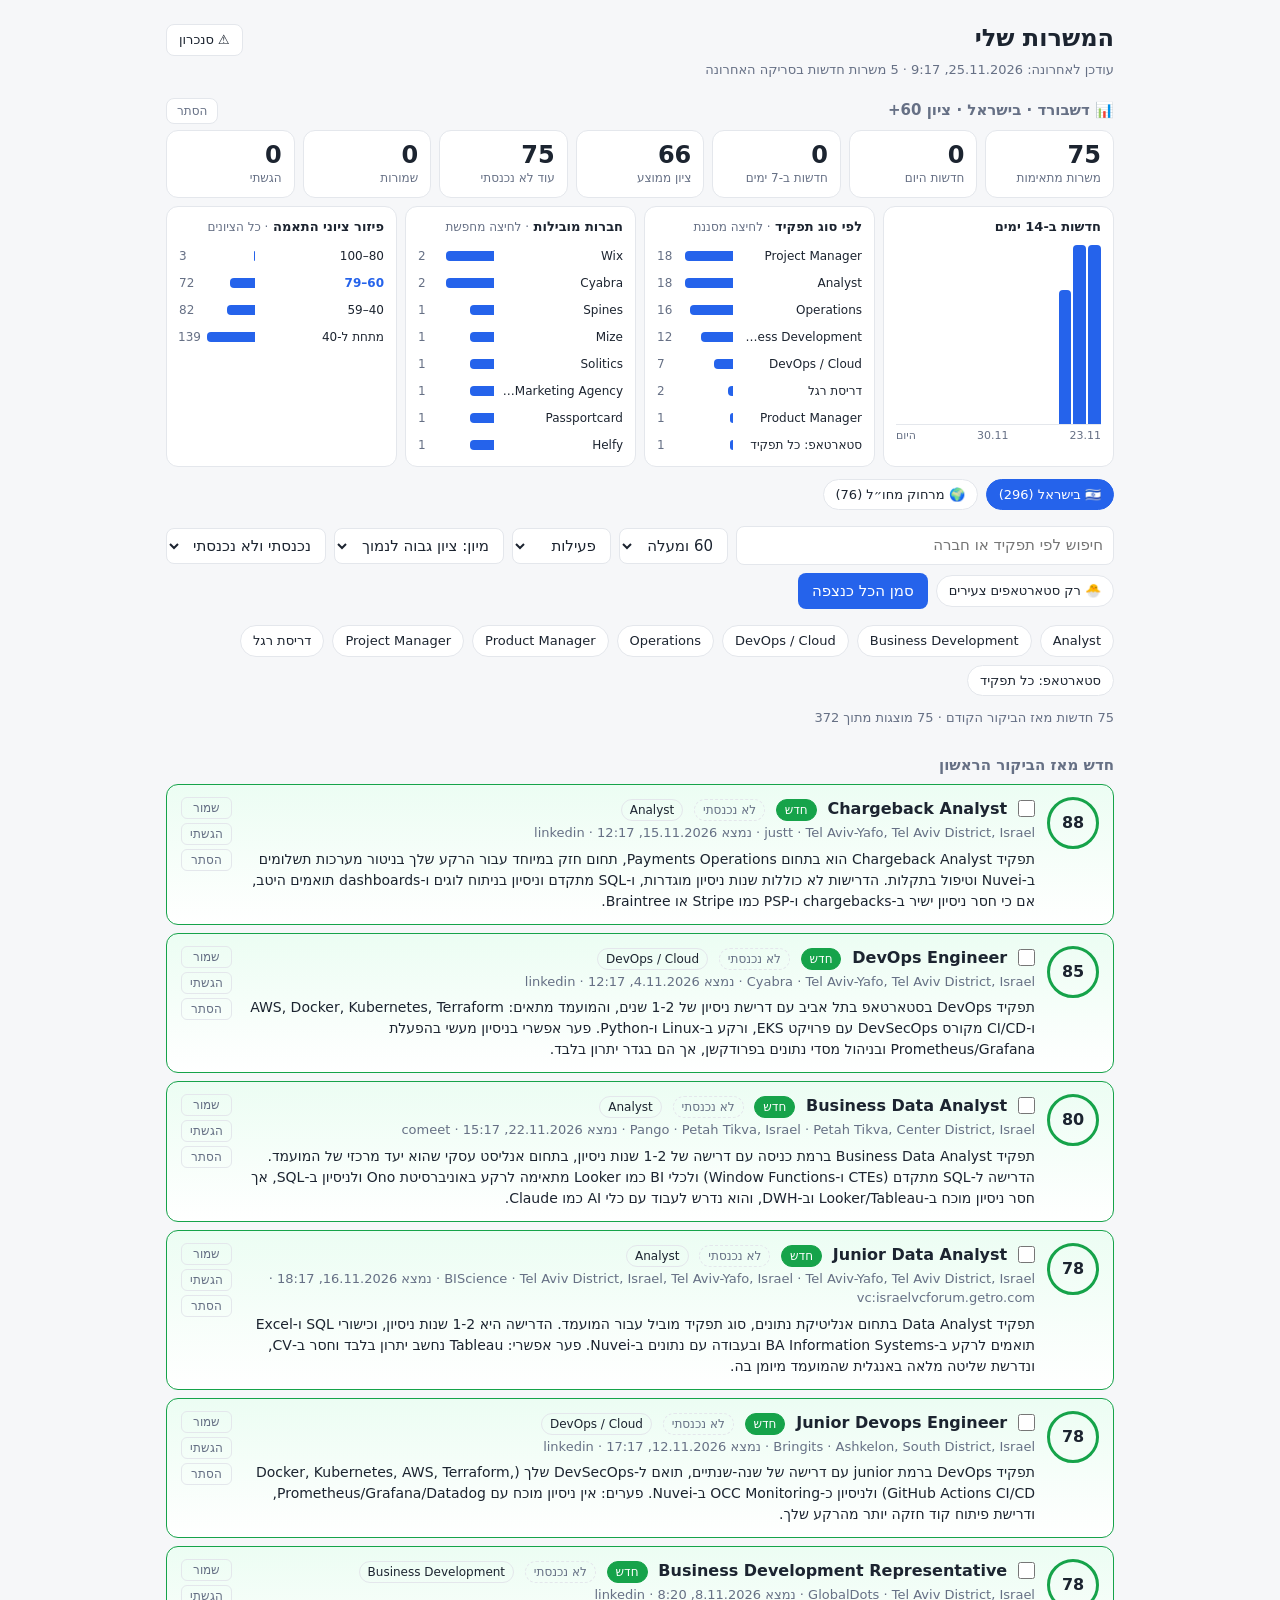
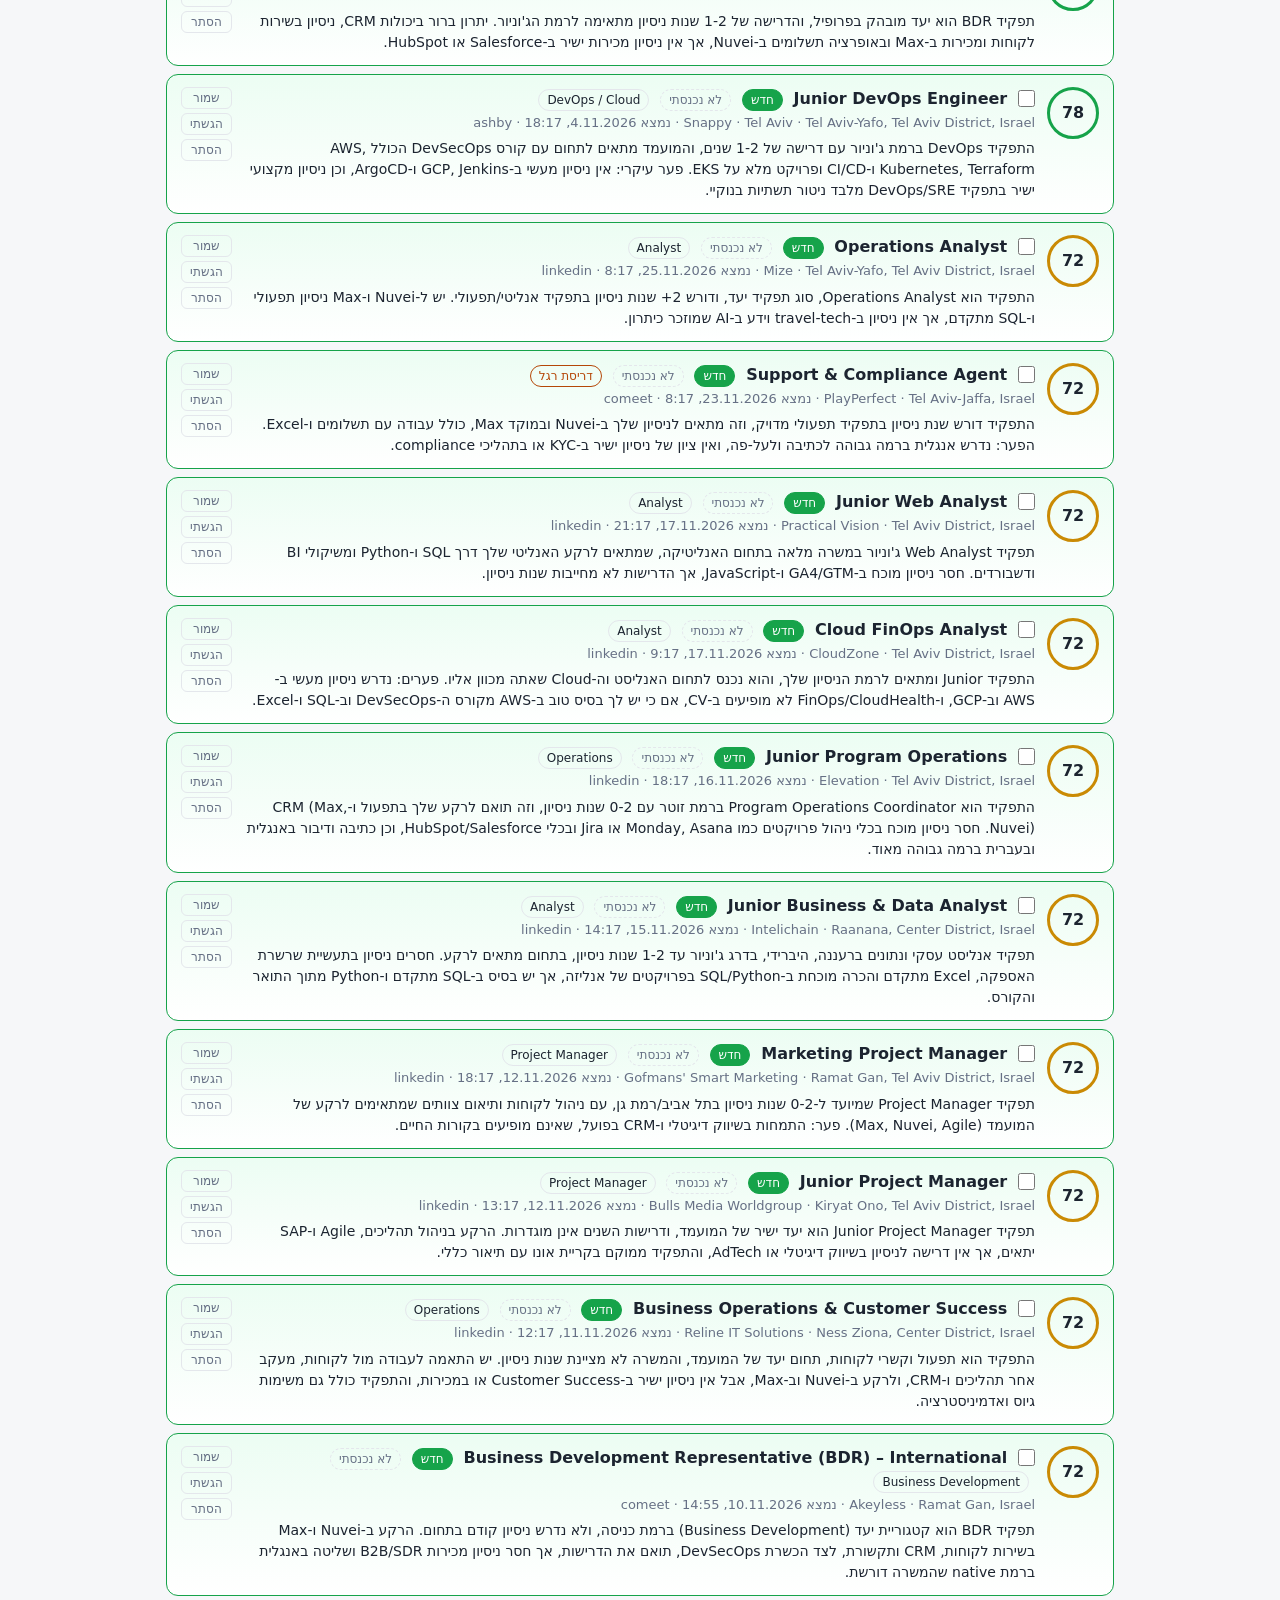
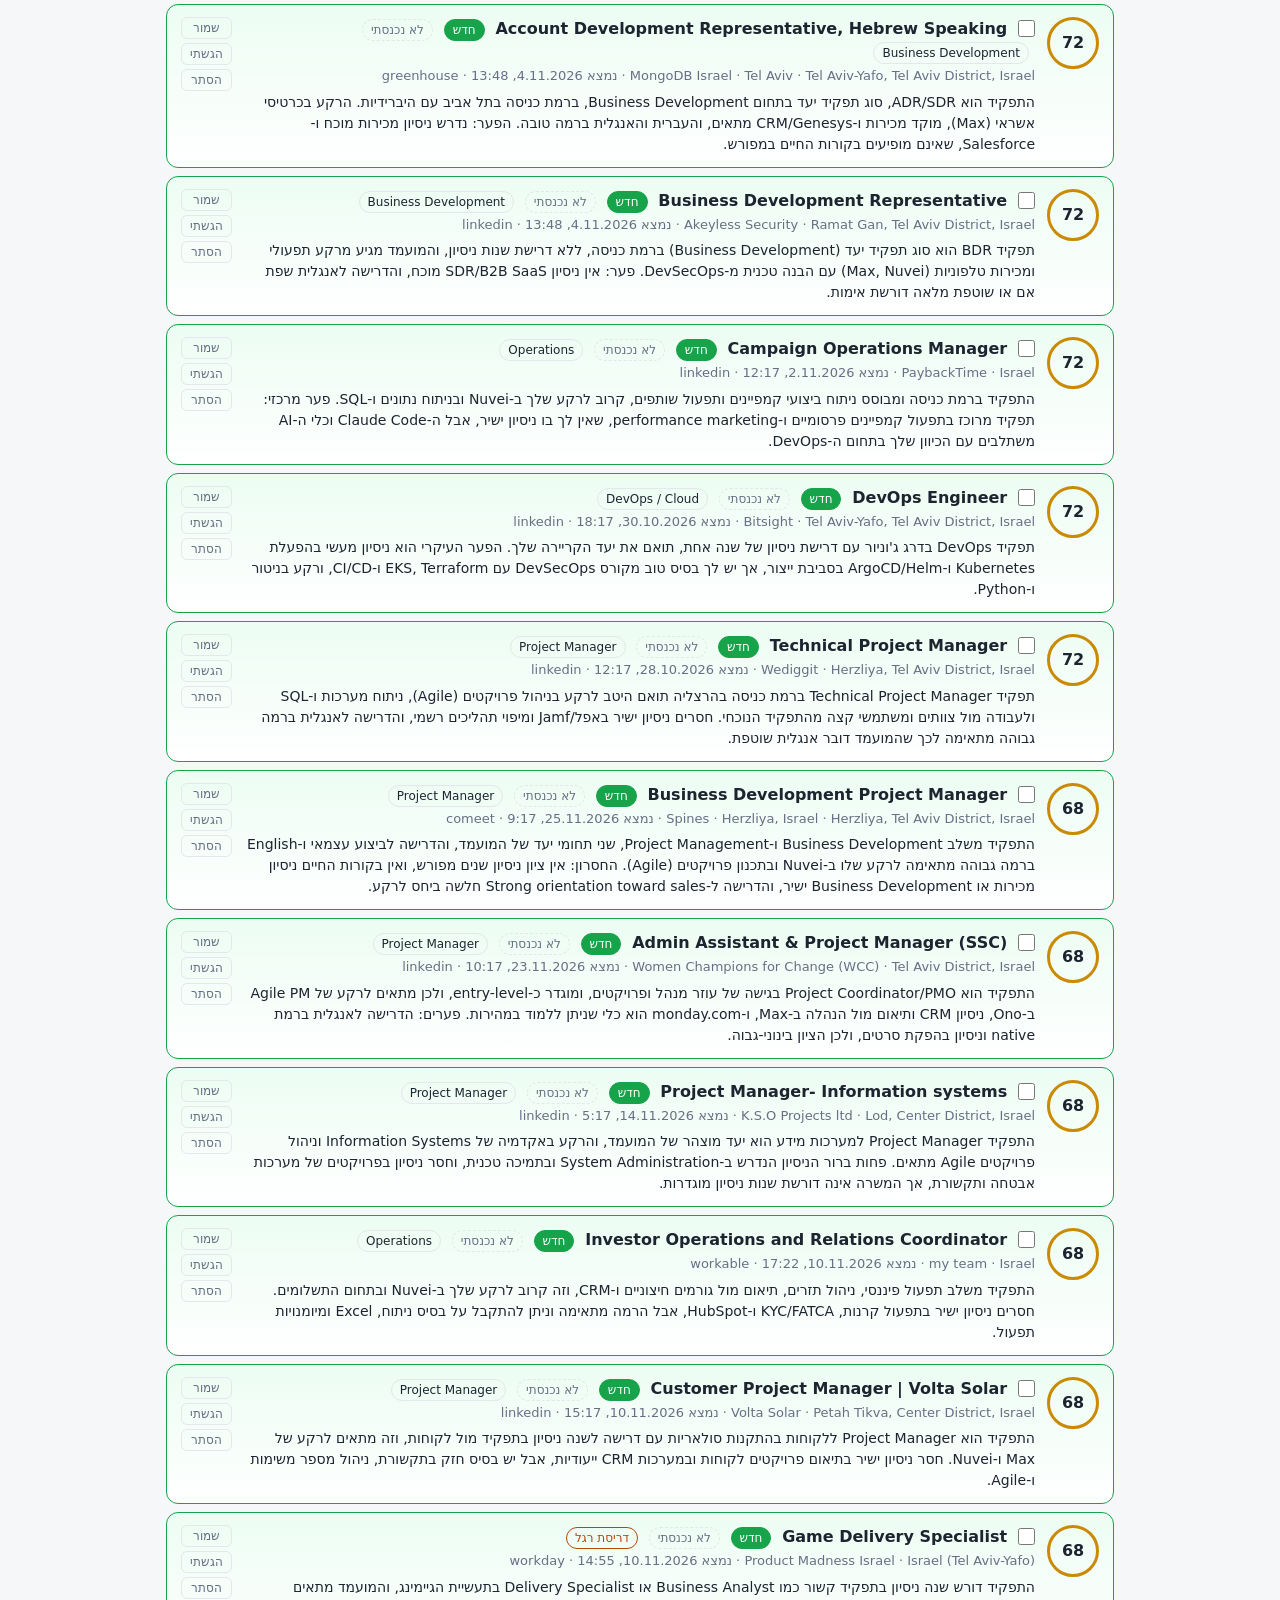
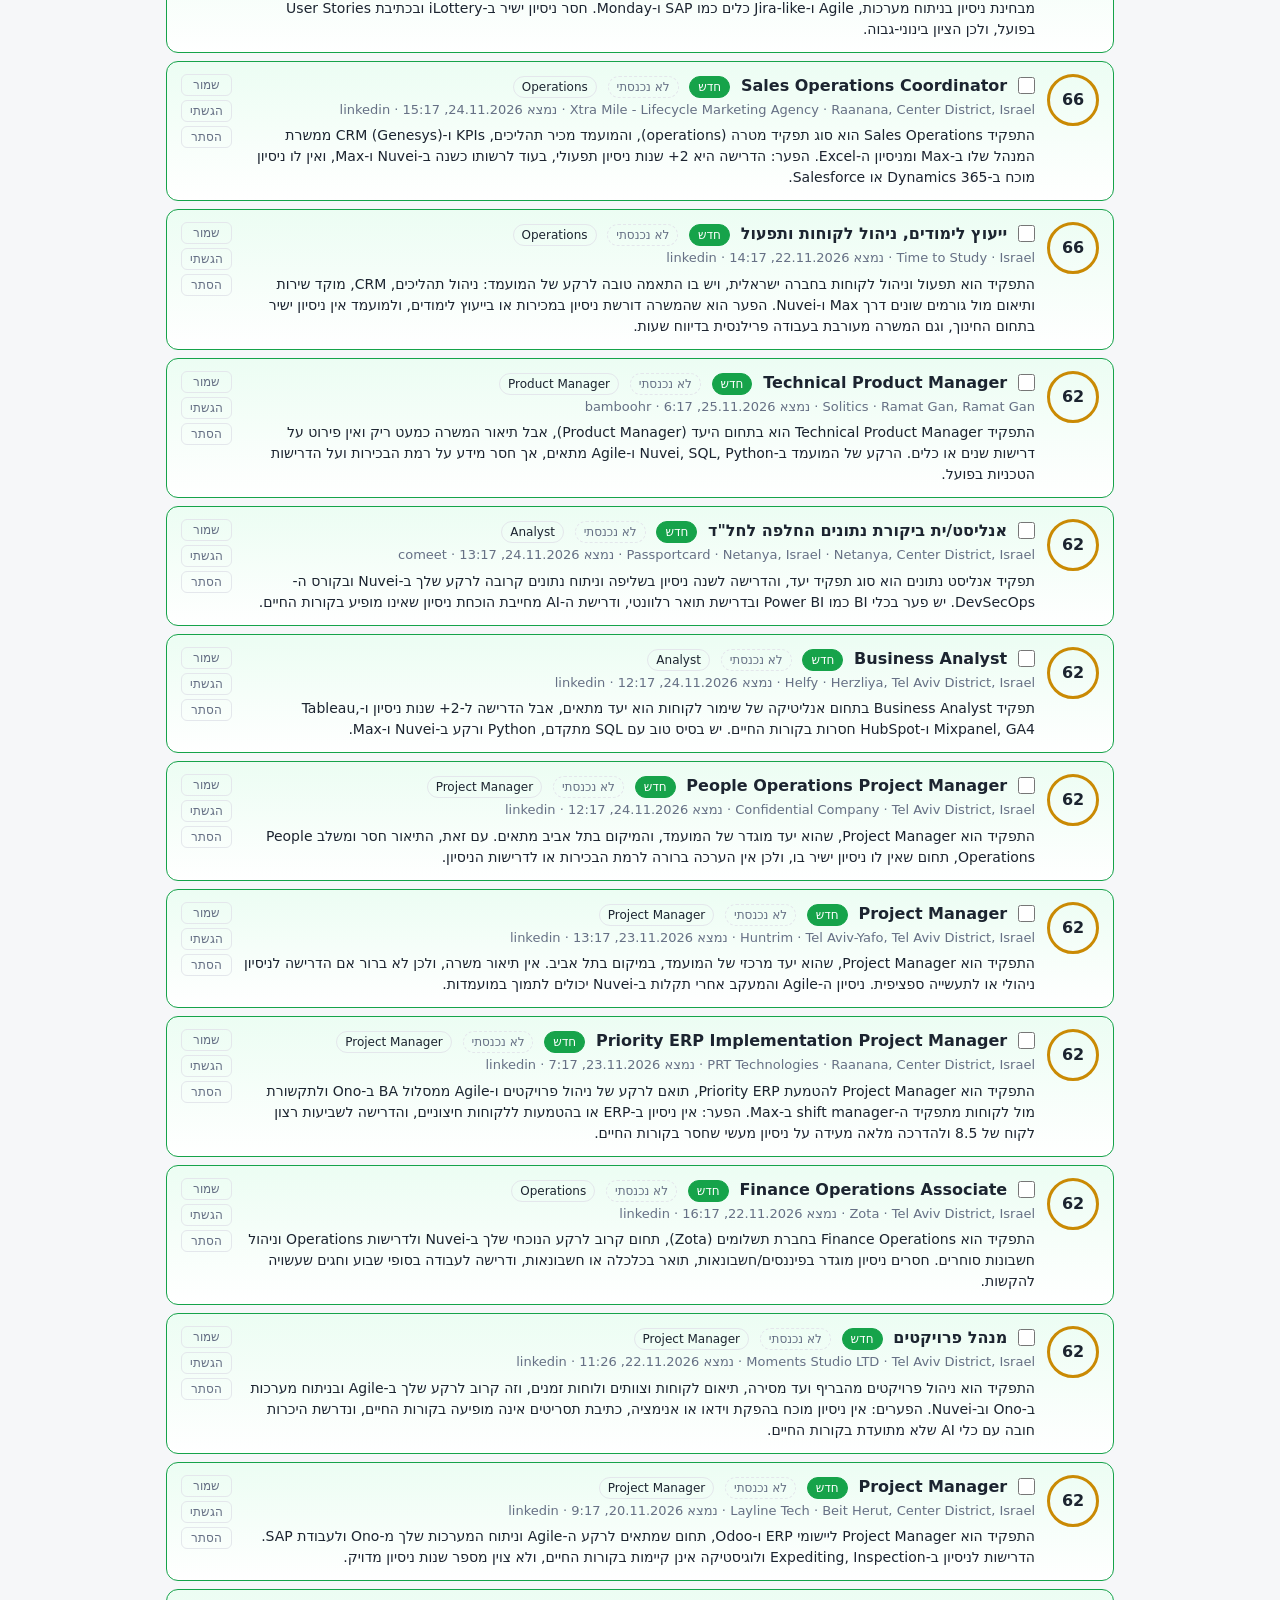
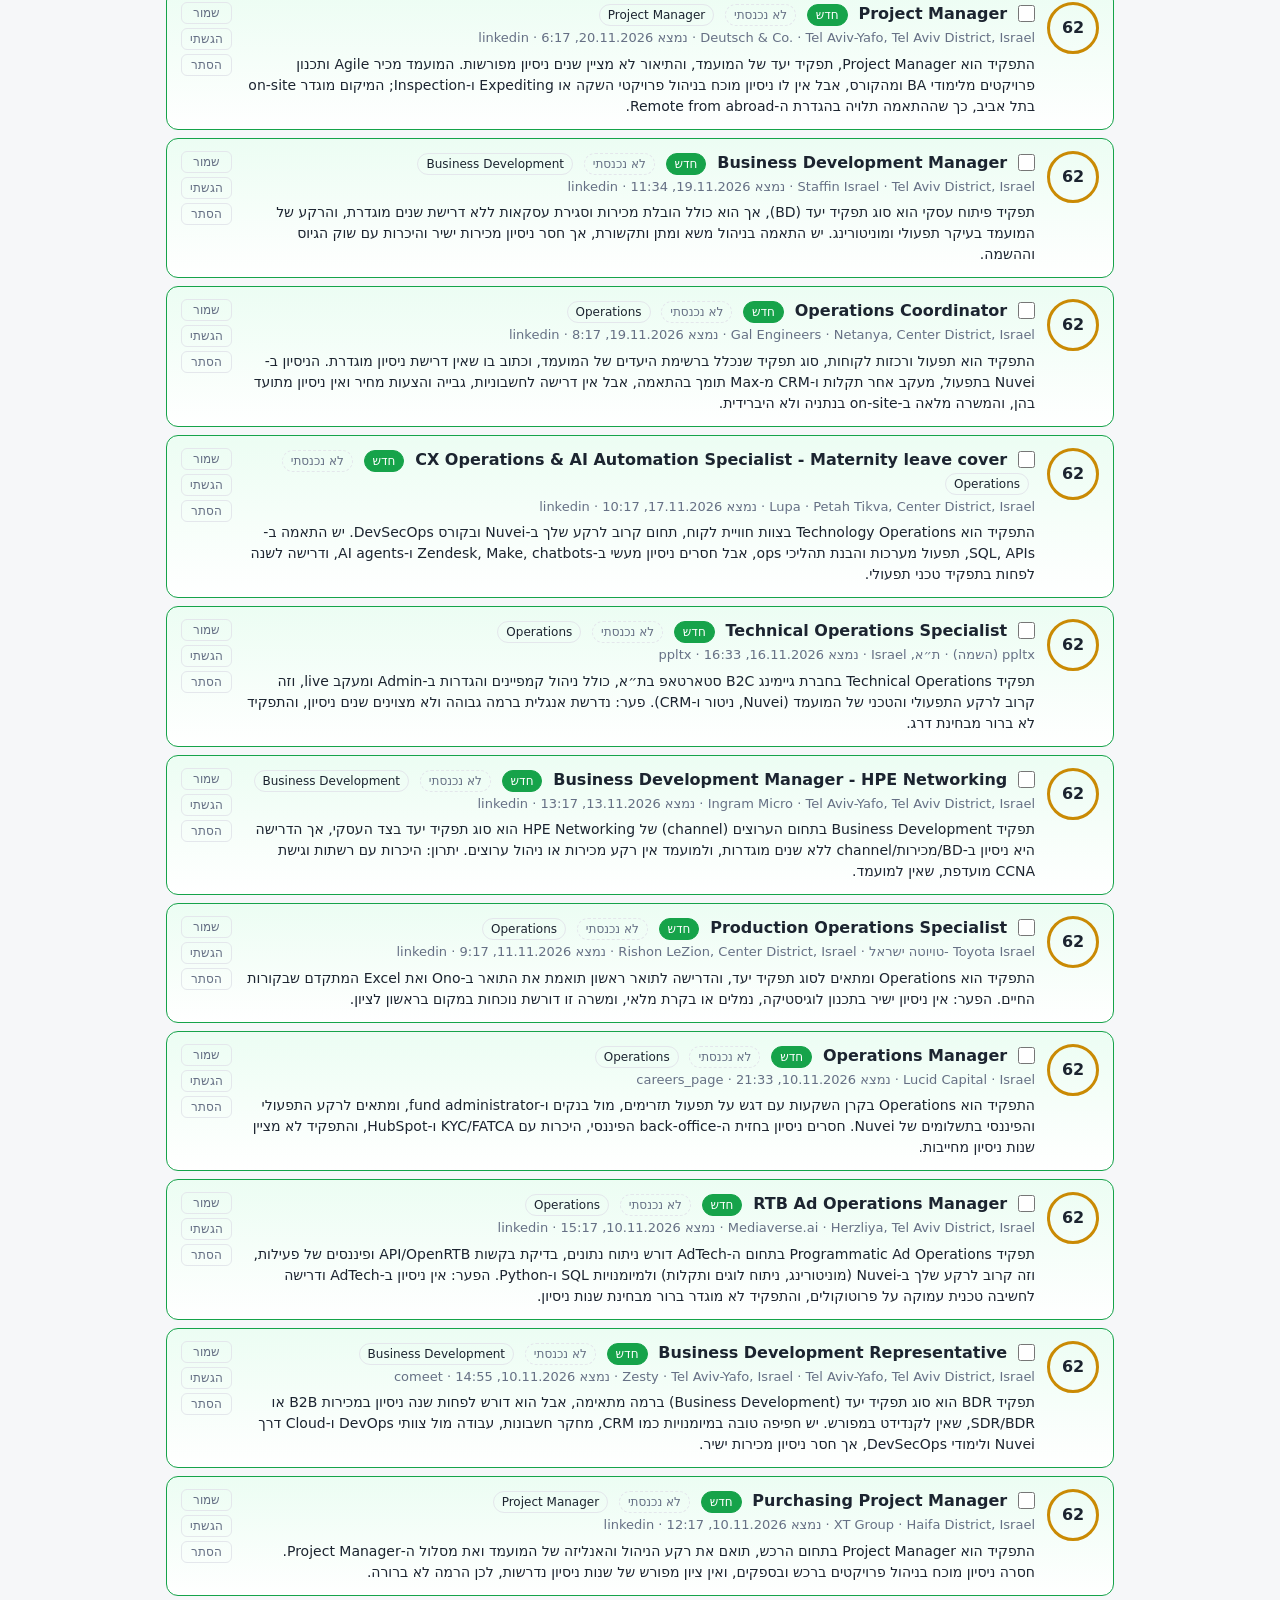
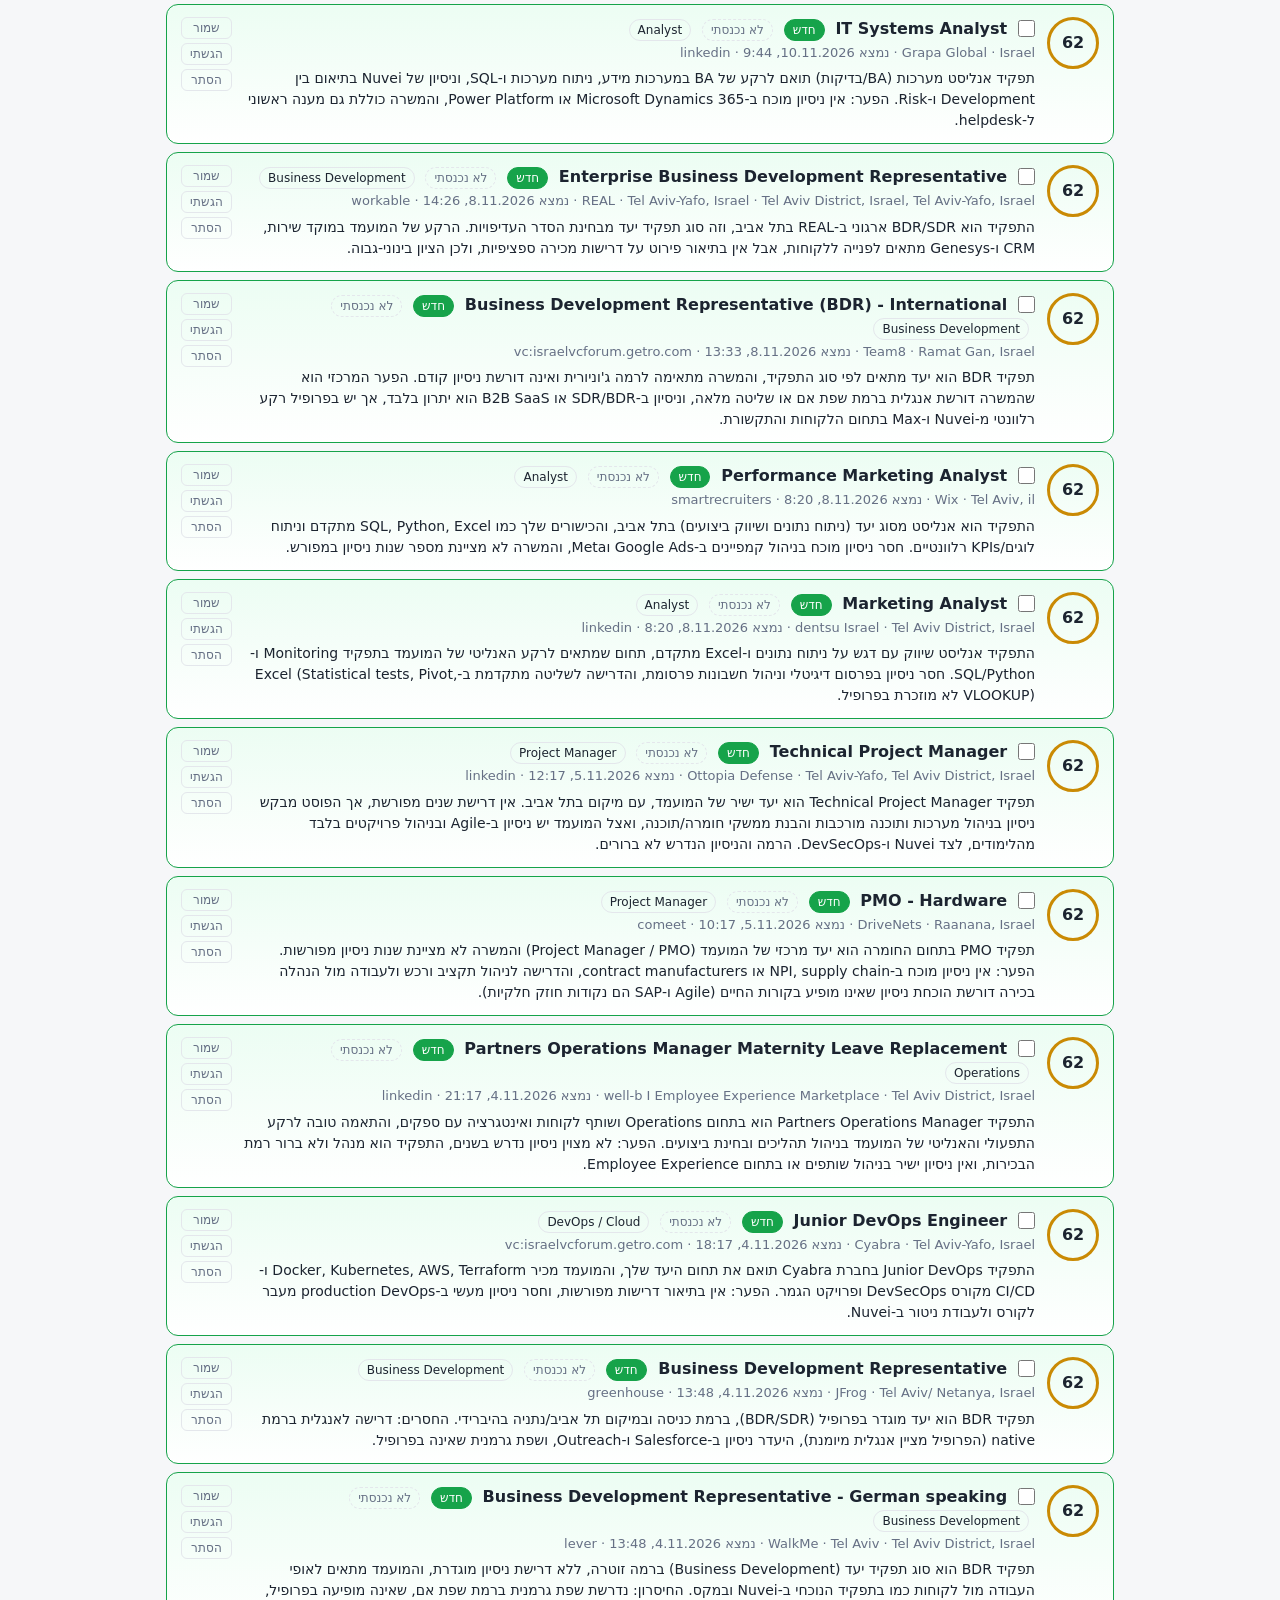
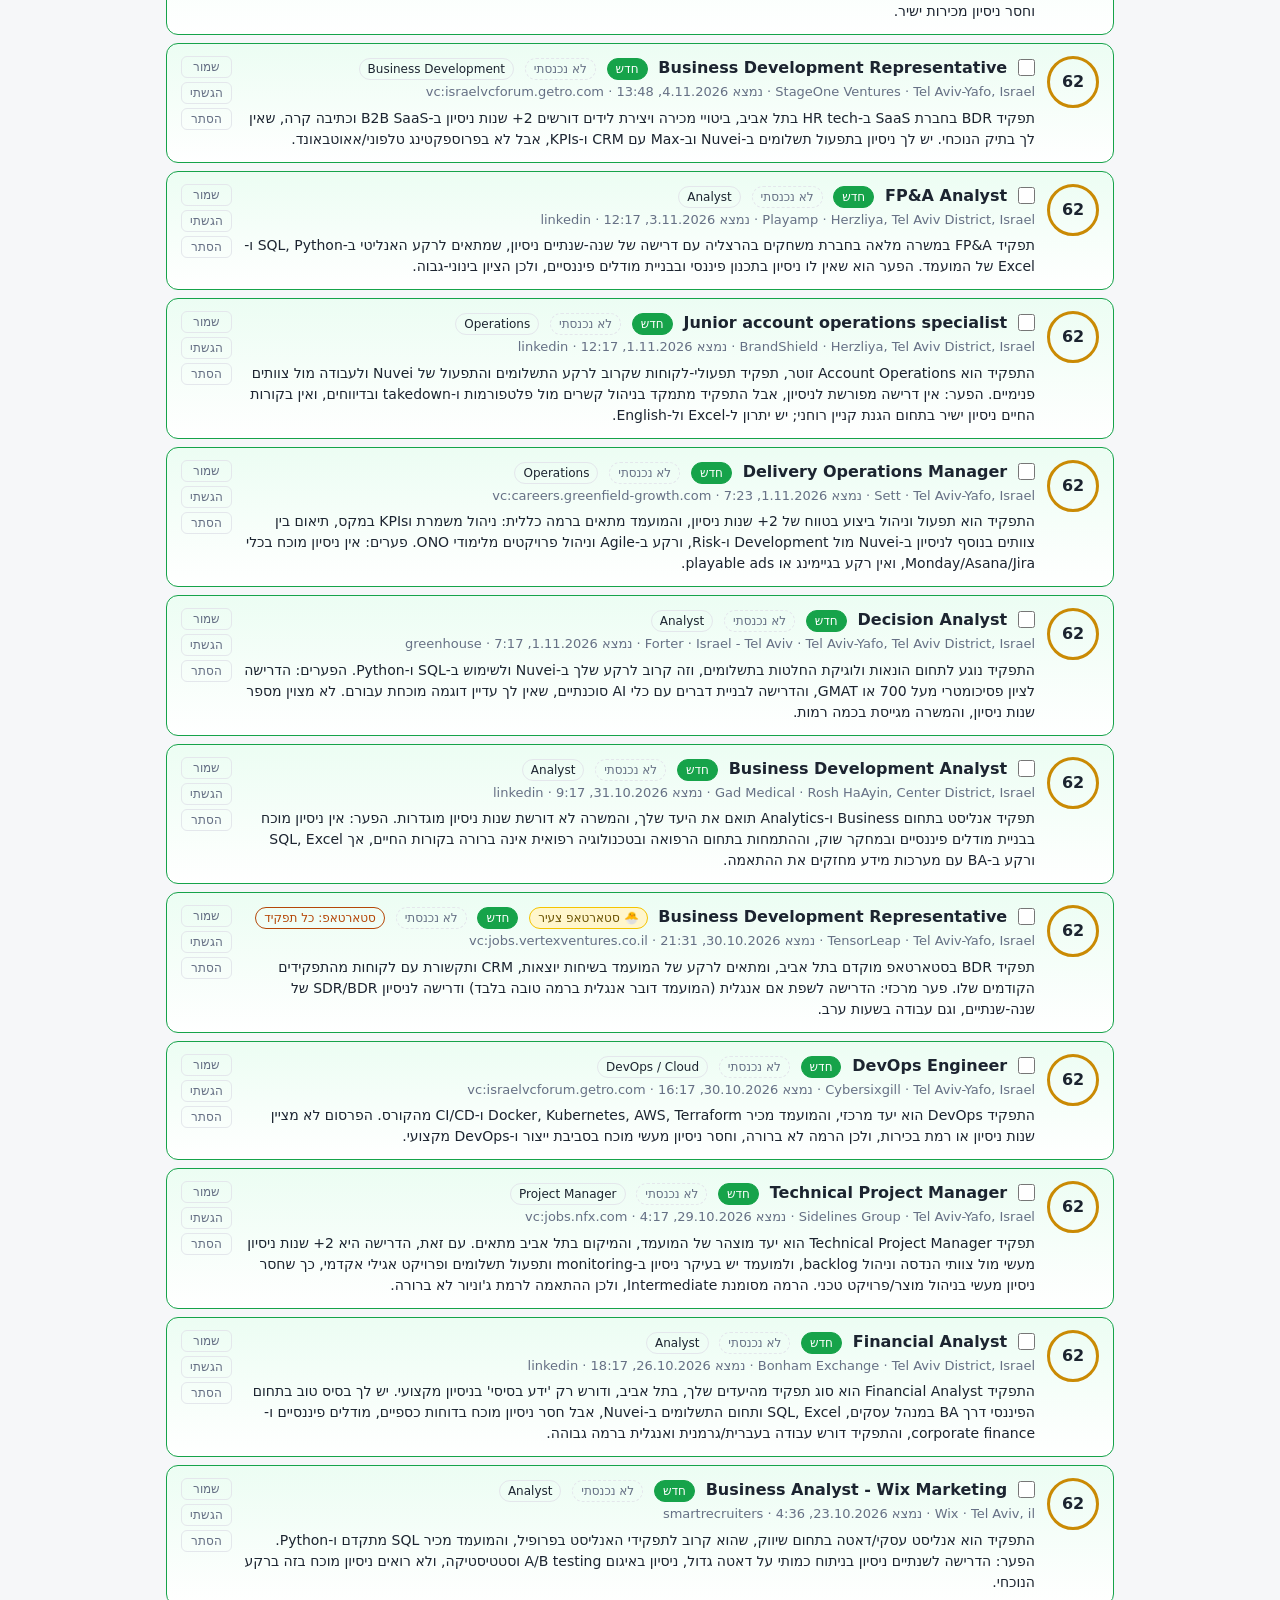
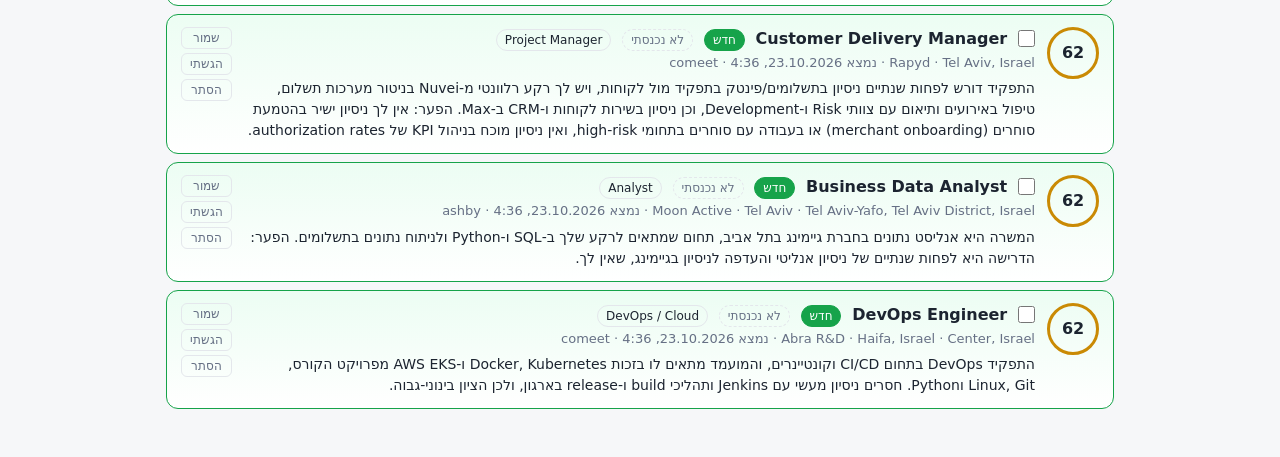
==== commit 1067511b: "Email new jobs only after the site is deployed; refresh jobs when the tab comes back The email went " ====
--- a/docs/index.html
+++ b/docs/index.html
@@ -605,15 +605,23 @@
 setInterval(() => { if (!document.hidden) syncNow(); }, 120000);
 document.addEventListener("visibilitychange", () => { if (!document.hidden && syncCode) syncNow(); });
 
-fetch("data/jobs.json", { cache: "no-store" })
+let loadedAt = 0;
+function loadJobs() {
+  loadedAt = Date.now();
+  return fetch("data/jobs.json", { cache: "no-store" })
   .then(r => r.ok ? r.json() : Promise.reject(r.status))
   .then(d => {
+    if (data.updated === d.updated) return;
     data = d;
     indexMarks();
     $("status").textContent = `עודכן לאחרונה: ${fmt(d.updated)} · ${d.new_this_run ?? 0} משרות חדשות בסריקה האחרונה`;
     renderSections(); renderCats(); render();
   })
-  .catch(() => { $("status").textContent = "עדיין אין נתונים. הסריקה הראשונה תרוץ בקרוב."; });
+  .catch(() => { if (!data.jobs.length) $("status").textContent = "עדיין אין נתונים. הסריקה הראשונה תרוץ בקרוב."; });
+}
+loadJobs();
+// a tab left open (common on phones) picks up new scans when it comes back into view
+document.addEventListener("visibilitychange", () => { if (!document.hidden && Date.now() - loadedAt > 60000) loadJobs(); });
 fetch("data/archive.json", { cache: "no-store" })
   .then(r => r.ok ? r.json() : {})
   .then(a => { archive = a || {}; if (data.jobs.length) { indexMarks(); render(); } })
